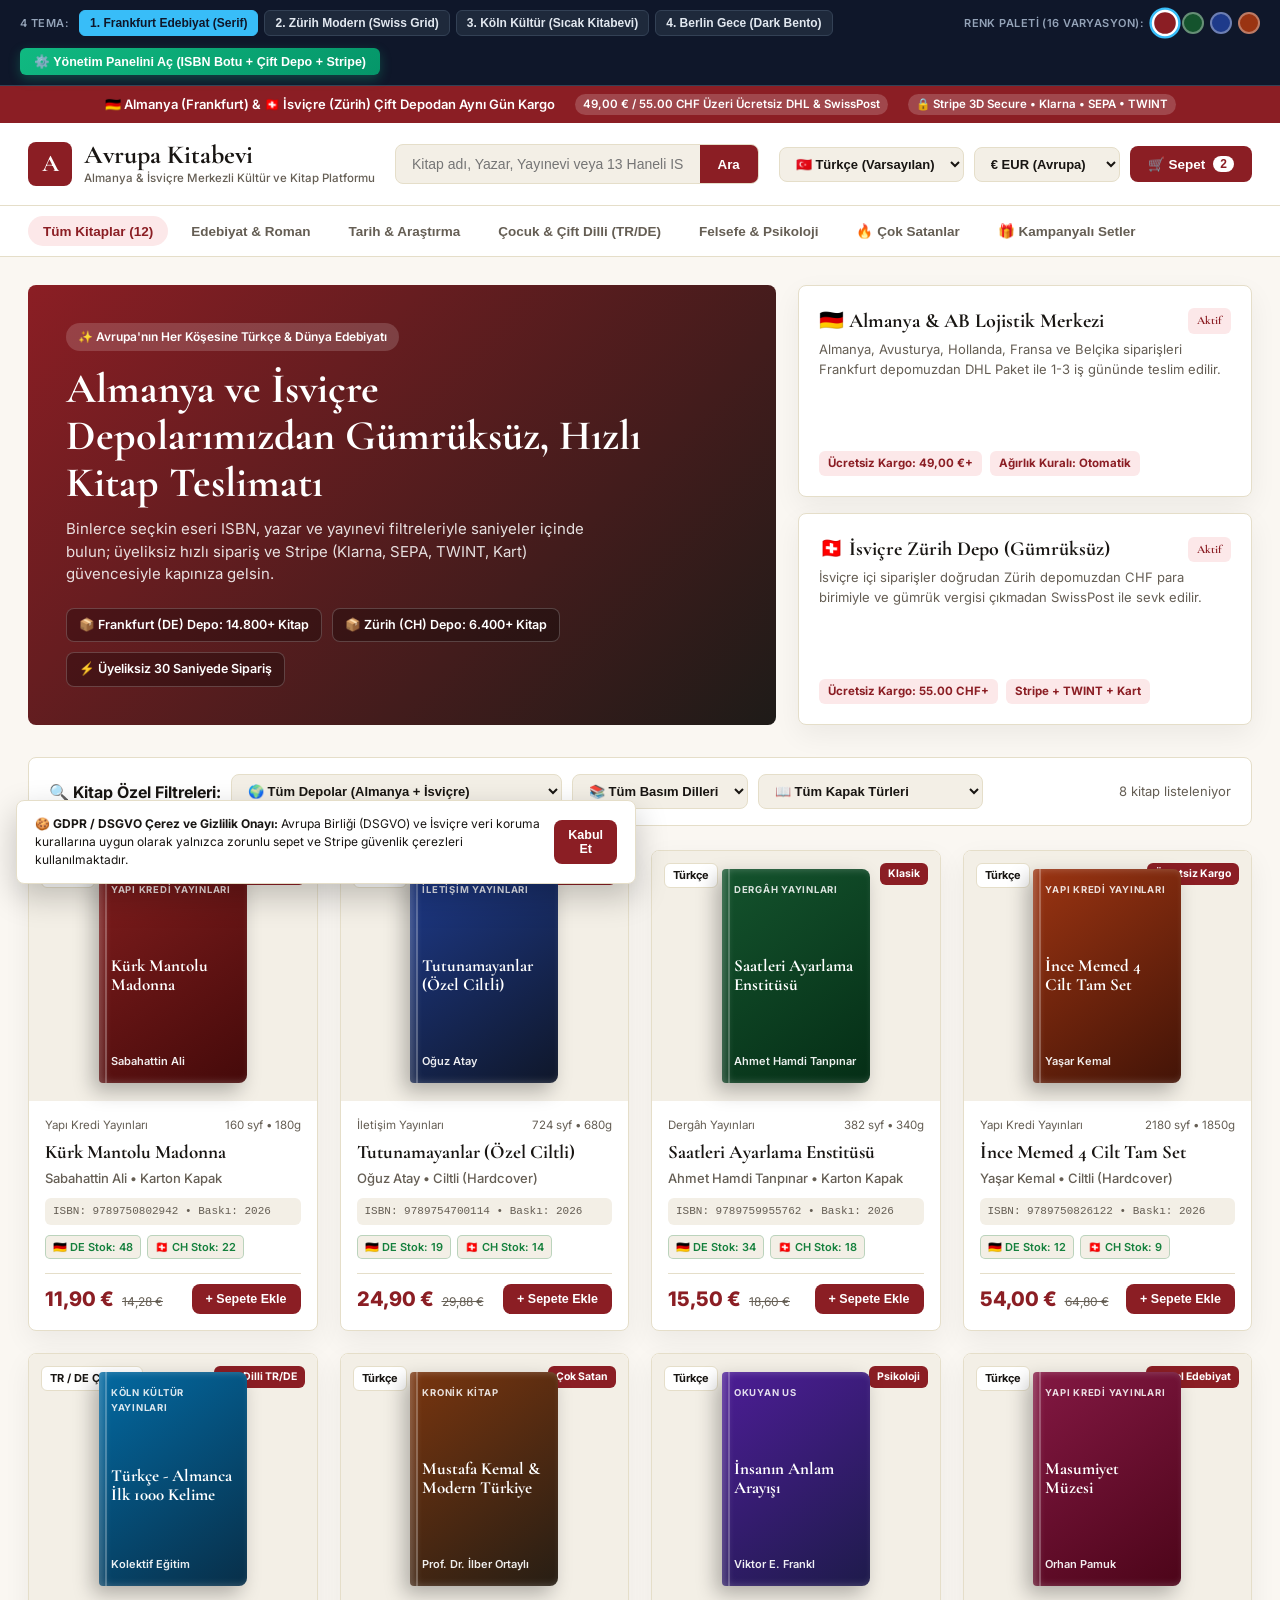
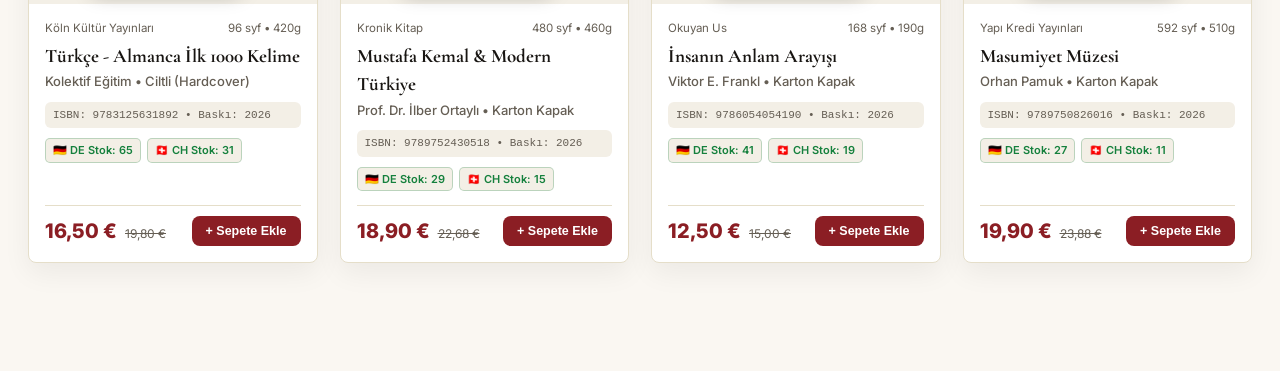
==== avrupa-kitap/index.html @ 719e658f "Add 4-theme 16-palette Avrupa Kitap Storefront + Admin Panel demo" ====
<!DOCTYPE html>
<html lang="tr" data-theme="frankfurt" data-palette="bordo">
<head>
  <meta charset="UTF-8" />
  <meta name="viewport" content="width=device-width, initial-scale=1.0" />
  <title>AvrupaKitap & Kültür — Çok Dilli (TR/DE/EN) & Çift Depolu (DE/CH) Stripe E-Ticaret Sistemi</title>
  <link rel="preconnect" href="https://fonts.googleapis.com">
  <link rel="preconnect" href="https://fonts.gstatic.com" crossorigin>
  <link href="https://fonts.googleapis.com/css2?family=Cormorant+Garamond:ital,wght@0,600;0,700;1,600&family=Inter:wght@400;500;600;700;800&family=Outfit:wght@500;600;700;800&family=Space+Grotesk:wght@500;600;700&display=swap" rel="stylesheet">
  <style>
    :root {
      --bg: #FAF7F2;
      --surface: #FFFFFF;
      --surface-alt: #F3EFE6;
      --text: #181512;
      --text-muted: #655E54;
      --border: #E5DEC9;
      --primary: #8B1E24;
      --primary-hover: #6E151A;
      --accent: #C89B3C;
      --badge-bg: #FCE8E9;
      --badge-text: #8B1E24;
      --radius: 10px;
      --card-shadow: 0 10px 28px rgba(24, 21, 18, 0.06);
      --font-heading: 'Cormorant Garamond', Georgia, serif;
      --font-body: 'Inter', system-ui, sans-serif;
    }

    /* 4 PALETTES */
    html[data-palette="bordo"] {
      --primary: #8B1E24; --primary-hover: #6B1419; --accent: #C89B3C;
      --badge-bg: #FCE8E9; --badge-text: #8B1E24;
    }
    html[data-palette="zumrut"] {
      --primary: #14532D; --primary-hover: #0F3F22; --accent: #D97706;
      --badge-bg: #DCFCE7; --badge-text: #14532D;
    }
    html[data-palette="gece"] {
      --primary: #1E3A8A; --primary-hover: #172554; --accent: #0284C7;
      --badge-bg: #DBEAFE; --badge-text: #1E3A8A;
    }
    html[data-palette="kehribar"] {
      --primary: #9A3412; --primary-hover: #7C2D12; --accent: #EA580C;
      --badge-bg: #FFEDD5; --badge-text: #9A3412;
    }

    /* 4 ARCHITECTURAL THEMES */
    html[data-theme="frankfurt"] {
      --bg: #FAF7F2; --surface: #FFFFFF; --surface-alt: #F3EFE6;
      --text: #181512; --text-muted: #655E54; --border: #E5DEC9;
      --radius: 8px;
      --font-heading: 'Cormorant Garamond', Georgia, serif;
      --font-body: 'Inter', sans-serif;
    }
    html[data-theme="zurih"] {
      --bg: #F8FAFC; --surface: #FFFFFF; --surface-alt: #EEF2F6;
      --text: #0F172A; --text-muted: #475569; --border: #E2E8F0;
      --radius: 4px;
      --card-shadow: 0 4px 14px rgba(15, 23, 42, 0.04);
      --font-heading: 'Space Grotesk', sans-serif;
      --font-body: 'Inter', sans-serif;
    }
    html[data-theme="koln"] {
      --bg: #FDFBF7; --surface: #FFFDF9; --surface-alt: #F5EFE4;
      --text: #271E14; --text-muted: #705E4A; --border: #E8DFD1;
      --radius: 18px;
      --card-shadow: 0 14px 34px rgba(112, 94, 74, 0.08);
      --font-heading: 'Outfit', sans-serif;
      --font-body: 'Inter', sans-serif;
    }
    html[data-theme="berlin"] {
      --bg: #0B0F17; --surface: #151C28; --surface-alt: #1E293B;
      --text: #F8FAFC; --text-muted: #94A3B8; --border: #263349;
      --radius: 14px;
      --card-shadow: 0 14px 36px rgba(0, 0, 0, 0.45);
      --font-heading: 'Space Grotesk', sans-serif;
      --font-body: 'Inter', sans-serif;
    }
    html[data-theme="berlin"][data-palette="bordo"] { --primary: #E11D48; --badge-bg: rgba(225,29,72,0.18); --badge-text: #FDA4AF; }
    html[data-theme="berlin"][data-palette="zumrut"] { --primary: #10B981; --badge-bg: rgba(16,185,129,0.18); --badge-text: #6EE7B7; }
    html[data-theme="berlin"][data-palette="gece"] { --primary: #3B82F6; --badge-bg: rgba(59,130,246,0.18); --badge-text: #93C5FD; }
    html[data-theme="berlin"][data-palette="kehribar"] { --primary: #F59E0B; --badge-bg: rgba(245,158,11,0.18); --badge-text: #FCD34D; }

    * { box-sizing: border-box; margin: 0; padding: 0; }
    body {
      background: var(--bg);
      color: var(--text);
      font-family: var(--font-body);
      line-height: 1.5;
      transition: background 0.25s ease, color 0.25s ease;
      padding-bottom: 80px;
    }

    /* TOP DEMO STUDIO SWITCHER BAR */
    .studio-bar {
      position: sticky;
      top: 0;
      z-index: 100;
      background: #0F172A;
      color: #F8FAFC;
      padding: 10px 20px;
      border-bottom: 1px solid #334155;
      display: flex;
      flex-wrap: wrap;
      align-items: center;
      justify-content: space-between;
      gap: 12px;
      font-size: 12.5px;
    }
    .studio-group {
      display: flex;
      align-items: center;
      gap: 6px;
      flex-wrap: wrap;
    }
    .studio-label {
      color: #94A3B8;
      font-weight: 600;
      text-transform: uppercase;
      letter-spacing: 0.04em;
      font-size: 11px;
      margin-right: 4px;
    }
    .chip-btn {
      background: #1E293B;
      color: #E2E8F0;
      border: 1px solid #334155;
      padding: 5px 10px;
      border-radius: 6px;
      cursor: pointer;
      font-weight: 600;
      font-size: 12px;
      transition: all 0.15s;
    }
    .chip-btn:hover { background: #334155; }
    .chip-btn.active {
      background: #38BDF8;
      color: #0F172A;
      border-color: #38BDF8;
    }
    .swatch-btn {
      width: 22px;
      height: 22px;
      border-radius: 50%;
      border: 2px solid rgba(255,255,255,0.35);
      cursor: pointer;
      transition: transform 0.15s;
    }
    .swatch-btn.active { transform: scale(1.2); border-color: #FFF; box-shadow: 0 0 0 2px #38BDF8; }
    .mode-switch-btn {
      background: linear-gradient(135deg, #10B981, #059669);
      color: #FFF;
      border: none;
      padding: 6px 14px;
      border-radius: 6px;
      font-weight: 700;
      cursor: pointer;
      font-size: 12.5px;
      box-shadow: 0 4px 12px rgba(16,185,129,0.3);
    }

    /* ANNOUNCEMENT SHIPPING RIBBON */
    .shipping-ribbon {
      background: var(--primary);
      color: #FFF;
      text-align: center;
      padding: 8px 16px;
      font-size: 13px;
      font-weight: 600;
      display: flex;
      justify-content: center;
      align-items: center;
      gap: 20px;
      flex-wrap: wrap;
    }
    .shipping-ribbon span.pill {
      background: rgba(255,255,255,0.18);
      padding: 2px 8px;
      border-radius: 99px;
      font-size: 11.5px;
    }

    /* MAIN HEADER */
    .site-header {
      background: var(--surface);
      border-bottom: 1px solid var(--border);
      padding: 18px 28px;
    }
    .header-inner {
      max-width: 1360px;
      margin: 0 auto;
      display: flex;
      align-items: center;
      justify-content: space-between;
      gap: 20px;
      flex-wrap: wrap;
    }
    .brand {
      display: flex;
      align-items: center;
      gap: 12px;
      text-decoration: none;
      color: var(--text);
    }
    .brand-mark {
      width: 44px;
      height: 44px;
      border-radius: var(--radius);
      background: var(--primary);
      color: #FFF;
      display: flex;
      align-items: center;
      justify-content: center;
      font-family: var(--font-heading);
      font-size: 24px;
      font-weight: 700;
    }
    .brand-title {
      font-family: var(--font-heading);
      font-size: 26px;
      font-weight: 700;
      line-height: 1.1;
    }
    .brand-sub {
      font-size: 11.5px;
      color: var(--text-muted);
      font-weight: 500;
    }

    .search-bar {
      flex: 1;
      max-width: 540px;
      display: flex;
      background: var(--surface-alt);
      border: 1px solid var(--border);
      border-radius: var(--radius);
      overflow: hidden;
    }
    .search-bar input {
      flex: 1;
      border: none;
      background: transparent;
      padding: 11px 16px;
      color: var(--text);
      font-size: 14px;
      outline: none;
    }
    .search-bar button {
      background: var(--primary);
      color: #FFF;
      border: none;
      padding: 0 18px;
      font-weight: 600;
      cursor: pointer;
    }

    .header-actions {
      display: flex;
      align-items: center;
      gap: 10px;
    }
    .select-pill {
      background: var(--surface-alt);
      color: var(--text);
      border: 1px solid var(--border);
      padding: 8px 12px;
      border-radius: var(--radius);
      font-weight: 600;
      font-size: 13px;
      cursor: pointer;
    }
    .cart-trigger {
      background: var(--primary);
      color: #FFF;
      border: none;
      padding: 10px 18px;
      border-radius: var(--radius);
      font-weight: 700;
      font-size: 13.5px;
      cursor: pointer;
      display: flex;
      align-items: center;
      gap: 8px;
    }
    .cart-count {
      background: #FFF;
      color: var(--primary);
      padding: 1px 7px;
      border-radius: 99px;
      font-size: 12px;
      font-weight: 800;
    }

    /* CATEGORY NAV */
    .cat-nav {
      background: var(--surface);
      border-bottom: 1px solid var(--border);
      padding: 0 28px;
    }
    .cat-nav-inner {
      max-width: 1360px;
      margin: 0 auto;
      display: flex;
      gap: 8px;
      overflow-x: auto;
      padding: 10px 0;
    }
    .cat-tab {
      background: transparent;
      color: var(--text-muted);
      border: 1px solid transparent;
      padding: 6px 14px;
      border-radius: 99px;
      font-weight: 600;
      font-size: 13.5px;
      cursor: pointer;
      white-space: nowrap;
    }
    .cat-tab.active, .cat-tab:hover {
      background: var(--badge-bg);
      color: var(--badge-text);
    }

    /* CONTAINER */
    .container {
      max-width: 1360px;
      margin: 0 auto;
      padding: 28px;
    }

    /* HERO BANNER */
    .hero-grid {
      display: grid;
      grid-template-columns: 1.65fr 1fr;
      gap: 22px;
      margin-bottom: 32px;
    }
    @media (max-width: 960px) {
      .hero-grid { grid-template-columns: 1fr; }
    }
    .hero-main {
      background: linear-gradient(135deg, var(--primary), #1E1B18);
      color: #FFF;
      border-radius: var(--radius);
      padding: 38px;
      display: flex;
      flex-direction: column;
      justify-content: space-between;
      position: relative;
      overflow: hidden;
      min-height: 290px;
    }
    .hero-tag {
      display: inline-flex;
      align-items: center;
      gap: 6px;
      background: rgba(255,255,255,0.16);
      padding: 5px 12px;
      border-radius: 99px;
      font-size: 12px;
      font-weight: 600;
      width: fit-content;
      margin-bottom: 14px;
    }
    .hero-main h1 {
      font-family: var(--font-heading);
      font-size: clamp(28px, 3.4vw, 42px);
      line-height: 1.12;
      margin-bottom: 12px;
      max-width: 580px;
    }
    .hero-main p {
      color: rgba(255,255,255,0.86);
      font-size: 15px;
      max-width: 520px;
      margin-bottom: 22px;
    }
    .hero-badges {
      display: flex;
      gap: 10px;
      flex-wrap: wrap;
    }
    .hero-badge {
      background: rgba(0,0,0,0.28);
      border: 1px solid rgba(255,255,255,0.2);
      padding: 7px 12px;
      border-radius: 8px;
      font-size: 12.5px;
      font-weight: 600;
    }

    .hero-side {
      display: grid;
      grid-template-rows: 1fr 1fr;
      gap: 16px;
    }
    .warehouse-card {
      background: var(--surface);
      border: 1px solid var(--border);
      border-radius: var(--radius);
      padding: 20px;
      box-shadow: var(--card-shadow);
      display: flex;
      flex-direction: column;
      justify-content: space-between;
    }
    .warehouse-card h3 {
      font-family: var(--font-heading);
      font-size: 20px;
      margin-bottom: 4px;
      display: flex;
      align-items: center;
      justify-content: space-between;
    }
    .warehouse-card p {
      font-size: 13px;
      color: var(--text-muted);
    }
    .wh-meta {
      display: flex;
      gap: 8px;
      margin-top: 10px;
      flex-wrap: wrap;
    }
    .wh-pill {
      font-size: 11.5px;
      font-weight: 700;
      padding: 4px 9px;
      border-radius: 6px;
      background: var(--badge-bg);
      color: var(--badge-text);
    }

    /* FILTER BAR */
    .filter-strip {
      background: var(--surface);
      border: 1px solid var(--border);
      border-radius: var(--radius);
      padding: 16px 20px;
      margin-bottom: 24px;
      display: flex;
      flex-wrap: wrap;
      align-items: center;
      justify-content: space-between;
      gap: 12px;
    }
    .filter-controls {
      display: flex;
      flex-wrap: wrap;
      gap: 10px;
      align-items: center;
    }

    /* BOOK GRID */
    .book-grid {
      display: grid;
      grid-template-columns: repeat(auto-fill, minmax(265px, 1fr));
      gap: 22px;
    }
    html[data-theme="zurih"] .book-grid {
      gap: 14px;
    }
    .book-card {
      background: var(--surface);
      border: 1px solid var(--border);
      border-radius: var(--radius);
      box-shadow: var(--card-shadow);
      overflow: hidden;
      display: flex;
      flex-direction: column;
      transition: transform 0.2s ease, box-shadow 0.2s ease;
    }
    .book-card:hover {
      transform: translateY(-4px);
    }
    .cover-wrap {
      height: 250px;
      background: var(--surface-alt);
      display: flex;
      align-items: center;
      justify-content: center;
      padding: 18px;
      position: relative;
      cursor: pointer;
    }
    .book-cover-art {
      width: 148px;
      height: 214px;
      border-radius: 4px 8px 8px 4px;
      box-shadow: -6px 8px 20px rgba(0,0,0,0.28), inset 4px 0 8px rgba(255,255,255,0.25);
      padding: 14px 12px;
      display: flex;
      flex-direction: column;
      justify-content: space-between;
      color: #FFF;
      position: relative;
      text-align: left;
    }
    .book-cover-art::before {
      content: '';
      position: absolute;
      left: 6px;
      top: 0;
      bottom: 0;
      width: 2px;
      background: rgba(255,255,255,0.25);
    }
    .cover-pub {
      font-size: 9.5px;
      text-transform: uppercase;
      letter-spacing: 0.08em;
      opacity: 0.85;
      font-weight: 700;
    }
    .cover-title {
      font-family: var(--font-heading);
      font-size: 17px;
      font-weight: 700;
      line-height: 1.15;
    }
    .cover-author {
      font-size: 11px;
      font-weight: 600;
      opacity: 0.92;
    }
    .lang-badge {
      position: absolute;
      top: 12px;
      left: 12px;
      background: var(--surface);
      color: var(--text);
      border: 1px solid var(--border);
      font-size: 11px;
      font-weight: 700;
      padding: 3px 8px;
      border-radius: 6px;
    }
    .bestseller-badge {
      position: absolute;
      top: 12px;
      right: 12px;
      background: var(--primary);
      color: #FFF;
      font-size: 10.5px;
      font-weight: 700;
      padding: 3px 8px;
      border-radius: 6px;
    }

    .book-body {
      padding: 16px;
      display: flex;
      flex-direction: column;
      flex: 1;
      justify-content: space-between;
    }
    .book-meta-line {
      font-size: 11.5px;
      color: var(--text-muted);
      margin-bottom: 4px;
      display: flex;
      justify-content: space-between;
    }
    .book-title {
      font-family: var(--font-heading);
      font-size: 19px;
      font-weight: 700;
      margin-bottom: 2px;
      cursor: pointer;
    }
    .book-author {
      font-size: 13px;
      color: var(--text-muted);
      font-weight: 500;
      margin-bottom: 10px;
    }
    .isbn-row {
      font-size: 11px;
      background: var(--surface-alt);
      padding: 5px 8px;
      border-radius: 6px;
      color: var(--text-muted);
      margin-bottom: 10px;
      font-family: monospace;
    }
    .stock-badges {
      display: flex;
      gap: 6px;
      margin-bottom: 14px;
      flex-wrap: wrap;
    }
    .stk-tag {
      font-size: 11px;
      font-weight: 600;
      padding: 3px 7px;
      border-radius: 5px;
      background: var(--surface-alt);
      border: 1px solid var(--border);
    }
    .stk-tag.ok { color: #15803D; border-color: rgba(21,128,61,0.25); }
    html[data-theme="berlin"] .stk-tag.ok { color: #4ADE80; }

    .price-row {
      display: flex;
      align-items: center;
      justify-content: space-between;
      gap: 8px;
      padding-top: 10px;
      border-top: 1px solid var(--border);
    }
    .price-val {
      font-size: 20px;
      font-weight: 800;
      color: var(--primary);
    }
    .price-old {
      font-size: 12px;
      text-decoration: line-through;
      color: var(--text-muted);
      margin-left: 4px;
    }
    .add-btn {
      background: var(--primary);
      color: #FFF;
      border: none;
      padding: 8px 14px;
      border-radius: var(--radius);
      font-weight: 700;
      font-size: 12.5px;
      cursor: pointer;
    }
    .add-btn:hover { background: var(--primary-hover); }

    /* CHECKOUT DRAWER */
    .drawer-backdrop {
      position: fixed;
      inset: 0;
      background: rgba(0,0,0,0.55);
      z-index: 200;
      display: none;
      justify-content: flex-end;
    }
    .drawer-backdrop.open { display: flex; }
    .drawer {
      width: 100%;
      max-width: 480px;
      background: var(--surface);
      color: var(--text);
      height: 100%;
      display: flex;
      flex-direction: column;
      box-shadow: -10px 0 35px rgba(0,0,0,0.3);
    }
    .drawer-header {
      padding: 18px 22px;
      border-bottom: 1px solid var(--border);
      display: flex;
      justify-content: space-between;
      align-items: center;
    }
    .drawer-body {
      padding: 20px 22px;
      overflow-y: auto;
      flex: 1;
    }
    .drawer-footer {
      padding: 18px 22px;
      border-top: 1px solid var(--border);
      background: var(--surface-alt);
    }
    .cart-item {
      display: flex;
      justify-content: space-between;
      align-items: center;
      padding: 10px 0;
      border-bottom: 1px solid var(--border);
      font-size: 13.5px;
    }
    .stripe-box {
      margin-top: 16px;
      background: var(--surface-alt);
      border: 1px solid var(--border);
      border-radius: var(--radius);
      padding: 14px;
    }
    .pay-methods {
      display: grid;
      grid-template-columns: repeat(2, 1fr);
      gap: 8px;
      margin: 10px 0;
    }
    .pay-method {
      border: 1px solid var(--border);
      background: var(--surface);
      padding: 8px 10px;
      border-radius: 6px;
      font-size: 12px;
      font-weight: 700;
      cursor: pointer;
      text-align: center;
    }
    .pay-method.active {
      border-color: var(--primary);
      background: var(--badge-bg);
      color: var(--badge-text);
    }

    /* ADMIN PANEL VIEW */
    #adminView { display: none; }
    .admin-grid {
      display: grid;
      grid-template-columns: 260px 1fr;
      gap: 24px;
    }
    @media (max-width: 900px) {
      .admin-grid { grid-template-columns: 1fr; }
    }
    .admin-nav {
      background: var(--surface);
      border: 1px solid var(--border);
      border-radius: var(--radius);
      padding: 14px;
      height: fit-content;
    }
    .admin-nav button {
      width: 100%;
      text-align: left;
      padding: 11px 14px;
      border: none;
      background: transparent;
      color: var(--text);
      font-weight: 600;
      font-size: 13.5px;
      border-radius: 8px;
      cursor: pointer;
      margin-bottom: 4px;
    }
    .admin-nav button.active {
      background: var(--primary);
      color: #FFF;
    }
    .admin-card {
      background: var(--surface);
      border: 1px solid var(--border);
      border-radius: var(--radius);
      padding: 24px;
      margin-bottom: 20px;
      box-shadow: var(--card-shadow);
    }
    .admin-table {
      width: 100%;
      border-collapse: collapse;
      font-size: 13px;
      margin-top: 12px;
    }
    .admin-table th, .admin-table td {
      padding: 10px 12px;
      border-bottom: 1px solid var(--border);
      text-align: left;
    }
    .form-row {
      display: grid;
      grid-template-columns: repeat(auto-fit, minmax(180px, 1fr));
      gap: 12px;
      margin-top: 12px;
    }
    .form-input {
      width: 100%;
      padding: 9px 12px;
      border: 1px solid var(--border);
      border-radius: 6px;
      background: var(--surface-alt);
      color: var(--text);
      font-size: 13px;
    }
    .cookie-bar {
      position: fixed;
      bottom: 16px;
      left: 16px;
      right: 16px;
      max-width: 620px;
      background: var(--surface);
      border: 1px solid var(--border);
      box-shadow: 0 12px 32px rgba(0,0,0,0.22);
      border-radius: var(--radius);
      padding: 14px 18px;
      z-index: 90;
      display: flex;
      align-items: center;
      justify-content: space-between;
      gap: 14px;
      font-size: 12px;
    }
  </style>
</head>
<body>

  <!-- TOP STUDIO SWITCHER -->
  <div class="studio-bar">
    <div class="studio-group">
      <span class="studio-label">4 Tema:</span>
      <button class="chip-btn active" onclick="setTheme('frankfurt', this)">1. Frankfurt Edebiyat (Serif)</button>
      <button class="chip-btn" onclick="setTheme('zurih', this)">2. Zürih Modern (Swiss Grid)</button>
      <button class="chip-btn" onclick="setTheme('koln', this)">3. Köln Kültür (Sıcak Kitabevi)</button>
      <button class="chip-btn" onclick="setTheme('berlin', this)">4. Berlin Gece (Dark Bento)</button>
    </div>
    <div class="studio-group">
      <span class="studio-label">Renk Paleti (16 Varyasyon):</span>
      <button class="swatch-btn active" style="background:#8B1E24" onclick="setPalette('bordo', this)" title="Klasik Bordo"></button>
      <button class="swatch-btn" style="background:#14532D" onclick="setPalette('zumrut', this)" title="Zümrüt Kütüphane"></button>
      <button class="swatch-btn" style="background:#1E3A8A" onclick="setPalette('gece', this)" title="Gece Mavisi"></button>
      <button class="swatch-btn" style="background:#9A3412" onclick="setPalette('kehribar', this)" title="Kehribar"></button>
    </div>
    <div class="studio-group">
      <button class="mode-switch-btn" id="modeBtn" onclick="toggleAdminMode()">⚙️ Yönetim Panelini Aç (ISBN Botu + Çift Depo + Stripe)</button>
    </div>
  </div>

  <!-- SHIPPING & WAREHOUSE RIBBON -->
  <div class="shipping-ribbon">
    <span id="rib1">🇩🇪 Almanya (Frankfurt) & 🇨🇭 İsviçre (Zürih) Çift Depodan Aynı Gün Kargo</span>
    <span class="pill" id="rib2">49,00 € / 55.00 CHF Üzeri Ücretsiz DHL & SwissPost</span>
    <span class="pill">🔒 Stripe 3D Secure • Klarna • SEPA • TWINT</span>
  </div>

  <!-- SITE HEADER -->
  <header class="site-header">
    <div class="header-inner">
      <a href="#" class="brand" onclick="return false;">
        <div class="brand-mark">A</div>
        <div>
          <div class="brand-title" id="brandTitle">Avrupa Kitabevi</div>
          <div class="brand-sub" id="brandSub">Almanya & İsviçre Merkezli Kültür ve Kitap Platformu</div>
        </div>
      </a>

      <div class="search-bar">
        <input type="text" id="searchInput" placeholder="Kitap adı, Yazar, Yayınevi veya 13 Haneli ISBN ara..." oninput="renderBooks()" />
        <button onclick="renderBooks()" id="searchBtn">Ara</button>
      </div>

      <div class="header-actions">
        <select class="select-pill" id="langSelect" onchange="changeLang(this.value)">
          <option value="tr">🇹🇷 Türkçe (Varsayılan)</option>
          <option value="de">🇩🇪 Deutsch (DE)</option>
          <option value="en">🇬🇧 English (EN)</option>
        </select>

        <select class="select-pill" id="currSelect" onchange="changeCurrency(this.value)">
          <option value="EUR">€ EUR (Avrupa)</option>
          <option value="CHF">Fr. CHF (İsviçre)</option>
        </select>

        <button class="cart-trigger" onclick="openCart()">
          <span>🛒 <span id="cartLabel">Sepet</span></span>
          <span class="cart-count" id="cartCount">2</span>
        </button>
      </div>
    </div>
  </header>

  <!-- CATEGORY NAV -->
  <nav class="cat-nav">
    <div class="cat-nav-inner">
      <button class="cat-tab active" onclick="filterCat('all', this)" data-i18n="catAll">Tüm Kitaplar (12)</button>
      <button class="cat-tab" onclick="filterCat('Edebiyat & Roman', this)">Edebiyat & Roman</button>
      <button class="cat-tab" onclick="filterCat('Tarih & Araştırma', this)">Tarih & Araştırma</button>
      <button class="cat-tab" onclick="filterCat('Çocuk & Çift Dilli (TR/DE)', this)">Çocuk & Çift Dilli (TR/DE)</button>
      <button class="cat-tab" onclick="filterCat('Felsefe & Psikoloji', this)">Felsefe & Psikoloji</button>
      <button class="cat-tab" onclick="filterCat('Çok Satanlar', this)">🔥 Çok Satanlar</button>
      <button class="cat-tab" onclick="filterCat('İndirimli Setler', this)">🎁 Kampanyalı Setler</button>
    </div>
  </nav>

  <!-- STOREFRONT VIEW -->
  <main class="container" id="storeView">
    <section class="hero-grid">
      <div class="hero-main">
        <div>
          <div class="hero-tag">✨ Avrupa'nın Her Köşesine Türkçe & Dünya Edebiyatı</div>
          <h1 id="heroHeading">Almanya ve İsviçre Depolarımızdan Gümrüksüz, Hızlı Kitap Teslimatı</h1>
          <p id="heroDesc">Binlerce seçkin eseri ISBN, yazar ve yayınevi filtreleriyle saniyeler içinde bulun; üyeliksiz hızlı sipariş ve Stripe (Klarna, SEPA, TWINT, Kart) güvencesiyle kapınıza gelsin.</p>
        </div>
        <div class="hero-badges">
          <div class="hero-badge">📦 Frankfurt (DE) Depo: 14.800+ Kitap</div>
          <div class="hero-badge">📦 Zürih (CH) Depo: 6.400+ Kitap</div>
          <div class="hero-badge">⚡ Üyeliksiz 30 Saniyede Sipariş</div>
        </div>
      </div>

      <div class="hero-side">
        <div class="warehouse-card">
          <div>
            <h3><span>🇩🇪 Almanya & AB Lojistik Merkezi</span> <span class="wh-pill">Aktif</span></h3>
            <p>Almanya, Avusturya, Hollanda, Fransa ve Belçika siparişleri Frankfurt depomuzdan DHL Paket ile 1-3 iş gününde teslim edilir.</p>
          </div>
          <div class="wh-meta">
            <span class="wh-pill">Ücretsiz Kargo: 49,00 €+</span>
            <span class="wh-pill">Ağırlık Kuralı: Otomatik</span>
          </div>
        </div>

        <div class="warehouse-card">
          <div>
            <h3><span>🇨🇭 İsviçre Zürih Depo (Gümrüksüz)</span> <span class="wh-pill">Aktif</span></h3>
            <p>İsviçre içi siparişler doğrudan Zürih depomuzdan CHF para birimiyle ve gümrük vergisi çıkmadan SwissPost ile sevk edilir.</p>
          </div>
          <div class="wh-meta">
            <span class="wh-pill">Ücretsiz Kargo: 55.00 CHF+</span>
            <span class="wh-pill">Stripe + TWINT + Kart</span>
          </div>
        </div>
      </div>
    </section>

    <!-- FILTER STRIP -->
    <section class="filter-strip">
      <div class="filter-controls">
        <strong>🔍 Kitap Özel Filtreleri:</strong>
        <select class="select-pill" id="warehouseFilter" onchange="renderBooks()">
          <option value="all">🌍 Tüm Depolar (Almanya + İsviçre)</option>
          <option value="DE">🇩🇪 Sadece Almanya (Frankfurt) Stokta Olanlar</option>
          <option value="CH">🇨🇭 Sadece İsviçre (Zürih) Stokta Olanlar</option>
        </select>

        <select class="select-pill" id="bookLangFilter" onchange="renderBooks()">
          <option value="all">📚 Tüm Basım Dilleri</option>
          <option value="Türkçe">Türkçe Basım</option>
          <option value="TR / DE Çift Dilli">TR / DE Çift Dilli</option>
          <option value="Almanca">Almanca (Deutsch)</option>
        </select>

        <select class="select-pill" id="coverFilter" onchange="renderBooks()">
          <option value="all">📖 Tüm Kapak Türleri</option>
          <option value="Karton Kapak">Karton Kapak (Paperback)</option>
          <option value="Ciltli (Hardcover)">Ciltli Özel Basım (Hardcover)</option>
        </select>
      </div>
      <div style="font-size:13px; color:var(--text-muted);" id="resultCounter">12 kitap listeleniyor</div>
    </section>

    <!-- BOOKS GRID -->
    <section class="book-grid" id="bookGrid"></section>
  </main>

  <!-- ADMIN PANEL VIEW -->
  <section class="container" id="adminView">
    <div style="display:flex; justify-content:space-between; align-items:center; margin-bottom:20px; flex-wrap:wrap; gap:12px;">
      <div>
        <h1 style="font-family:var(--font-heading); font-size:30px;">Avrupa Kitabevi — Kapsamlı Yönetim Paneli</h1>
        <p style="color:var(--text-muted); font-size:14px;">ISBN'den Otomatik Kitap Çekme • Almanya/İsviçre Çift Depo • Ülke/Ağırlık Kargo Motoru • Stripe Webhook & İade (Refund)</p>
      </div>
      <button class="cart-trigger" onclick="toggleAdminMode()">← Mağaza Vitrinine Dön</button>
    </div>

    <div class="admin-grid">
      <aside class="admin-nav">
        <button class="active">1. 📚 ISBN Botu & Ürün Yönetimi</button>
        <button onclick="document.getElementById('whSection').scrollIntoView({behavior:'smooth'})">2. 🏭 Almanya & İsviçre Çift Depo</button>
        <button onclick="document.getElementById('shipSection').scrollIntoView({behavior:'smooth'})">3. 🚚 Ülke & Ağırlık Kargo Kuralları</button>
        <button onclick="document.getElementById('stripeSection').scrollIntoView({behavior:'smooth'})">4. 💳 Stripe Webhook & Refund (İade)</button>
      </aside>

      <div>
        <!-- MODULE 1: ISBN AUTO FETCH -->
        <div class="admin-card">
          <h3>🤖 Akıllı ISBN-13 Künye & Kapak Otomatik Çekme Modülü</h3>
          <p style="font-size:13px; color:var(--text-muted); margin-top:4px;">13 haneli ISBN numarasını girin; kitabın adı, yazarı, yayınevi, sayfa sayısı, baskı yılı ve ağırlığı otomatik dolsun.</p>
          <div style="display:flex; gap:10px; margin-top:12px; flex-wrap:wrap;">
            <input type="text" id="isbnFetchInput" class="form-input" style="max-width:280px;" value="9789750802942" placeholder="Örn: 9789750802942" />
            <button class="add-btn" onclick="simulateIsbnFetch()">⚡ ISBN'den Bilgileri Otomatik Çek</button>
            <button class="chip-btn" onclick="alert('Excel / XML (.xlsx, .csv, .xml) toplu kitap ve stok aktarım sihirbazı hazır!')">📥 Excel / XML Toplu Kitap Yükle</button>
          </div>
          <div class="form-row" id="isbnForm">
            <input class="form-input" id="fTitle" placeholder="Kitap Adı" value="Kürk Mantolu Madonna" />
            <input class="form-input" id="fAuthor" placeholder="Yazar" value="Sabahattin Ali" />
            <input class="form-input" id="fPub" placeholder="Yayınevi" value="Yapı Kredi Yayınları" />
            <input class="form-input" id="fPages" placeholder="Sayfa Sayısı" value="160 Sayfa • 180 gr" />
            <input class="form-input" id="fPriceEur" placeholder="Fiyat (EUR)" value="11.90" />
            <input class="form-input" id="fPriceChf" placeholder="Fiyat (CHF)" value="12.90" />
          </div>
        </div>

        <!-- MODULE 2: DUAL WAREHOUSE -->
        <div class="admin-card" id="whSection">
          <h3>🏭 Almanya (Frankfurt DE) & İsviçre (Zürih CH) Çift Depo Stok Yönetimi</h3>
          <table class="admin-table">
            <thead>
              <tr>
                <th>ISBN-13</th>
                <th>Kitap Adı</th>
                <th>🇩🇪 Almanya Depo</th>
                <th>🇨🇭 İsviçre Depo</th>
                <th>Fiyat (EUR / CHF)</th>
                <th>Durum</th>
              </tr>
            </thead>
            <tbody>
              <tr>
                <td><code>9789750802942</code></td>
                <td><strong>Kürk Mantolu Madonna</strong> — Sabahattin Ali</td>
                <td><input type="number" value="48" class="form-input" style="width:76px" /></td>
                <td><input type="number" value="22" class="form-input" style="width:76px" /></td>
                <td>11,90 € / 12.90 CHF</td>
                <td><span class="wh-pill">Her İki Depoda Aktif</span></td>
              </tr>
              <tr>
                <td><code>9789754700114</code></td>
                <td><strong>Tutunamayanlar (Ciltli Özel Basım)</strong> — Oğuz Atay</td>
                <td><input type="number" value="19" class="form-input" style="width:76px" /></td>
                <td><input type="number" value="14" class="form-input" style="width:76px" /></td>
                <td>24,90 € / 26.90 CHF</td>
                <td><span class="wh-pill">Her İki Depoda Aktif</span></td>
              </tr>
              <tr>
                <td><code>9783125631892</code></td>
                <td><strong>Türkçe-Almanca Resimli Çocuk Sözlüğü</strong></td>
                <td><input type="number" value="65" class="form-input" style="width:76px" /></td>
                <td><input type="number" value="31" class="form-input" style="width:76px" /></td>
                <td>16,50 € / 17.90 CHF</td>
                <td><span class="wh-pill">Her İki Depoda Aktif</span></td>
              </tr>
            </tbody>
          </table>
        </div>

        <!-- MODULE 3: SHIPPING RULES -->
        <div class="admin-card" id="shipSection">
          <h3>🚚 Ülke, Ağırlık & Ücretsiz Kargo Eşiğine Göre Kargo Kural Motoru</h3>
          <table class="admin-table">
            <thead>
              <tr>
                <th>Bölge / Ülke</th>
                <th>Çıkış Deposu</th>
                <th>Taşıyıcı</th>
                <th>0 - 2 kg Ücreti</th>
                <th>2 - 5 kg Ücreti</th>
                <th>Ücretsiz Kargo Eşiği</th>
              </tr>
            </thead>
            <tbody>
              <tr>
                <td>🇩🇪 Almanya İçi</td>
                <td>Frankfurt (DE)</td>
                <td>DHL Paket</td>
                <td>4,90 €</td>
                <td>6,50 €</td>
                <td><strong>49,00 € ve üzeri</strong></td>
              </tr>
              <tr>
                <td>🇨🇭 İsviçre İçi (Gümrüksüz)</td>
                <td>Zürih (CH)</td>
                <td>SwissPost Priority</td>
                <td>6.90 CHF</td>
                <td>8.90 CHF</td>
                <td><strong>55.00 CHF ve üzeri</strong></td>
              </tr>
              <tr>
                <td>🇦🇹 🇳🇱 🇫🇷 🇧🇪 AB Bölgesi 1</td>
                <td>Frankfurt (DE)</td>
                <td>DHL / DPD Euro</td>
                <td>7,90 €</td>
                <td>10,90 €</td>
                <td><strong>69,00 € ve üzeri</strong></td>
              </tr>
            </tbody>
          </table>
        </div>

        <!-- MODULE 4: STRIPE WEBHOOK & REFUND -->
        <div class="admin-card" id="stripeSection">
          <h3>💳 Stripe Webhook Doğrulama & Tek Tıkla İade (Refund) Yönetimi</h3>
          <table class="admin-table">
            <thead>
              <tr>
                <th>Sipariş No</th>
                <th>Müşteri & Ülke</th>
                <th>Çıkış Deposu</th>
                <th>Stripe Event</th>
                <th>Tutar</th>
                <th>İşlem (Refund / Fatura)</th>
              </tr>
            </thead>
            <tbody>
              <tr>
                <td><code>#AVK-8492</code></td>
                <td>Selin Kaya (🇩🇪 Berlin, DE — Üyeliksiz)</td>
                <td>Frankfurt DE</td>
                <td><code>payment_intent.succeeded</code></td>
                <td><strong>54,60 €</strong> (Klarna)</td>
                <td><button class="chip-btn" onclick="alert('Stripe Refund API tetiklendi: #AVK-8492 için kısmi/tam iade penceresi açıldı.')">↩ Stripe İade (Refund)</button></td>
              </tr>
              <tr>
                <td><code>#AVK-8491</code></td>
                <td>Murat Demir (🇨🇭 Basel, CH — Üye)</td>
                <td>Zürih CH</td>
                <td><code>payment_intent.succeeded</code></td>
                <td><strong>62.40 CHF</strong> (TWINT / Kart)</td>
                <td><button class="chip-btn" onclick="alert('Stripe Refund API tetiklendi: #AVK-8491 için kısmi/tam iade penceresi açıldı.')">↩ Stripe İade (Refund)</button></td>
              </tr>
            </tbody>
          </table>
        </div>
      </div>
    </div>
  </section>

  <!-- CART & STRIPE CHECKOUT DRAWER -->
  <div class="drawer-backdrop" id="cartBackdrop" onclick="if(event.target===this)closeCart()">
    <div class="drawer">
      <div class="drawer-header">
        <h3>🛒 Sipariş & Stripe Hızlı Ödeme</h3>
        <button class="chip-btn" onclick="closeCart()">✕ Kapat</button>
      </div>
      <div class="drawer-body">
        <div id="cartItemsList"></div>

        <div style="margin-top:14px;">
          <label style="font-size:12.5px; font-weight:700;">🌍 Teslimat Ülkesi (Otomatik Depo & Kargo Kuralı):</label>
          <select class="form-input" style="margin-top:6px;" id="shipCountry" onchange="updateCartTotals()">
            <option value="DE">🇩🇪 Almanya (Frankfurt Depodan — DHL 4,90 € / 49 €+ Ücretsiz)</option>
            <option value="CH">🇨🇭 İsviçre (Zürih Depodan Gümrüksüz — SwissPost 6.90 CHF / 55 CHF+ Ücretsiz)</option>
            <option value="EU">🇦🇹 🇳🇱 🇫🇷 🇧🇪 Avusturya / Hollanda / Fransa / Belçika (DHL Euro 7,90 €)</option>
          </select>
        </div>

        <div style="margin-top:12px; display:flex; gap:8px;">
          <input type="text" id="couponInput" class="form-input" placeholder="İndirim / Hediye Kartı Kodu (Örn: AVRUPA10)" />
          <button class="add-btn" onclick="applyCoupon()">Uygula</button>
        </div>

        <div class="stripe-box">
          <div style="display:flex; justify-content:space-between; align-items:center;">
            <strong>⚡ Üyeliksiz Hızlı Sipariş veya Giriş</strong>
            <span style="font-size:11px; color:var(--primary); font-weight:700;">Stripe Verified</span>
          </div>
          <input class="form-input" style="margin-top:8px;" placeholder="Ad Soyad" value="Örnek Müşteri" />
          <input class="form-input" style="margin-top:8px;" placeholder="E-Posta (Sipariş & Kargo Takip Linki İçin)" value="musteri@ornek.de" />
          <input class="form-input" style="margin-top:8px;" placeholder="Teslimat Adresi (Sokak, Posta Kodu, Şehir)" value="Hauptstraße 42, 60311 Frankfurt am Main" />

          <div style="margin-top:12px; font-size:12px; font-weight:700;">Stripe Ödeme Yöntemi Seçin:</div>
          <div class="pay-methods">
            <div class="pay-method active" onclick="selectPay(this)">💳 Kredi / Banka Kartı</div>
            <div class="pay-method" onclick="selectPay(this)">🌸 Klarna (Taksit / Sonra Öde)</div>
            <div class="pay-method" onclick="selectPay(this)">🏦 SEPA Direct Debit</div>
            <div class="pay-method" onclick="selectPay(this)">🇨🇭 TWINT / Apple Pay</div>
          </div>
        </div>
      </div>

      <div class="drawer-footer">
        <div style="display:flex; justify-content:space-between; font-size:13px; margin-bottom:4px;">
          <span>Toplam Paket Ağırlığı & Çıkış Deposu:</span>
          <strong id="weightSummary">640 gr • Frankfurt (DE)</strong>
        </div>
        <div style="display:flex; justify-content:space-between; font-size:13px; margin-bottom:4px;">
          <span>Kargo Ücreti:</span>
          <strong id="shippingCostText">4,90 €</strong>
        </div>
        <div style="display:flex; justify-content:space-between; font-size:18px; font-weight:800; margin:10px 0;">
          <span>Genel Toplam:</span>
          <span style="color:var(--primary)" id="grandTotalText">38,70 €</span>
        </div>
        <button class="cart-trigger" style="width:100%; justify-content:center; padding:13px;" onclick="completeDemoOrder()">
          🔒 Stripe ile Güvenli Öde ve Siparişi Tamamla
        </button>
      </div>
    </div>
  </div>

  <!-- GDPR COOKIE BANNER -->
  <div class="cookie-bar" id="cookieBar">
    <div>
      <strong>🍪 GDPR / DSGVO Çerez ve Gizlilik Onayı:</strong> Avrupa Birliği (DSGVO) ve İsviçre veri koruma kurallarına uygun olarak yalnızca zorunlu sepet ve Stripe güvenlik çerezleri kullanılmaktadır.
    </div>
    <button class="add-btn" onclick="document.getElementById('cookieBar').style.display='none'">Kabul Et</button>
  </div>

  <script>
    const BOOKS = [
      { id: 1, title: "Kürk Mantolu Madonna", author: "Sabahattin Ali", pub: "Yapı Kredi Yayınları", isbn: "9789750802942", cat: "Edebiyat & Roman", lang: "Türkçe", cover: "Karton Kapak", pages: 160, year: 2026, weight: 180, eur: 11.90, chf: 12.90, deStock: 48, chStock: 22, badge: "Çok Satan", color: "linear-gradient(145deg,#7F1D1D,#450A0A)" },
      { id: 2, title: "Tutunamayanlar (Özel Ciltli)", author: "Oğuz Atay", pub: "İletişim Yayınları", isbn: "9789754700114", cat: "Edebiyat & Roman", lang: "Türkçe", cover: "Ciltli (Hardcover)", pages: 724, year: 2026, weight: 680, eur: 24.90, chf: 26.90, deStock: 19, chStock: 14, badge: "Özel Basım", color: "linear-gradient(145deg,#1E3A8A,#0F172A)" },
      { id: 3, title: "Saatleri Ayarlama Enstitüsü", author: "Ahmet Hamdi Tanpınar", pub: "Dergâh Yayınları", isbn: "9789759955762", cat: "Edebiyat & Roman", lang: "Türkçe", cover: "Karton Kapak", pages: 382, year: 2026, weight: 340, eur: 15.50, chf: 16.90, deStock: 34, chStock: 18, badge: "Klasik", color: "linear-gradient(145deg,#14532D,#052E16)" },
      { id: 4, title: "İnce Memed 4 Cilt Tam Set", author: "Yaşar Kemal", pub: "Yapı Kredi Yayınları", isbn: "9789750826122", cat: "İndirimli Setler", lang: "Türkçe", cover: "Ciltli (Hardcover)", pages: 2180, year: 2026, weight: 1850, eur: 54.00, chf: 58.00, deStock: 12, chStock: 9, badge: "Ücretsiz Kargo", color: "linear-gradient(145deg,#9A3412,#431407)" },
      { id: 5, title: "Türkçe - Almanca İlk 1000 Kelime", author: "Kolektif Eğitim", pub: "Köln Kültür Yayınları", isbn: "9783125631892", cat: "Çocuk & Çift Dilli (TR/DE)", lang: "TR / DE Çift Dilli", cover: "Ciltli (Hardcover)", pages: 96, year: 2026, weight: 420, eur: 16.50, chf: 17.90, deStock: 65, chStock: 31, badge: "Çift Dilli TR/DE", color: "linear-gradient(145deg,#0369A1,#082F49)" },
      { id: 6, title: "Mustafa Kemal & Modern Türkiye", author: "Prof. Dr. İlber Ortaylı", pub: "Kronik Kitap", isbn: "9789752430518", cat: "Tarih & Araştırma", lang: "Türkçe", cover: "Karton Kapak", pages: 480, year: 2026, weight: 460, eur: 18.90, chf: 20.50, deStock: 29, chStock: 15, badge: "Çok Satan", color: "linear-gradient(145deg,#78350F,#271E14)" },
      { id: 7, title: "İnsanın Anlam Arayışı", author: "Viktor E. Frankl", pub: "Okuyan Us", isbn: "9786054054190", cat: "Felsefe & Psikoloji", lang: "Türkçe", cover: "Karton Kapak", pages: 168, year: 2026, weight: 190, eur: 12.50, chf: 13.80, deStock: 41, chStock: 19, badge: "Psikoloji", color: "linear-gradient(145deg,#4C1D95,#1E1B4B)" },
      { id: 8, title: "Masumiyet Müzesi", author: "Orhan Pamuk", pub: "Yapı Kredi Yayınları", isbn: "9789750826016", cat: "Çok Satanlar", lang: "Türkçe", cover: "Karton Kapak", pages: 592, year: 2026, weight: 510, eur: 19.90, chf: 21.50, deStock: 27, chStock: 11, badge: "Nobel Edebiyat", color: "linear-gradient(145deg,#831843,#4C0519)" }
    ];

    let currentCurr = 'EUR';
    let currentCat = 'all';
    let discountRate = 0;
    let cart = [
      { bookId: 1, qty: 1 },
      { bookId: 2, qty: 1 }
    ];

    function formatMoney(eur, chf) {
      return currentCurr === 'EUR'
        ? eur.toFixed(2).replace('.', ',') + ' €'
        : chf.toFixed(2) + ' CHF';
    }

    function setTheme(theme, btn) {
      document.documentElement.setAttribute('data-theme', theme);
      btn.parentElement.querySelectorAll('.chip-btn').forEach(b => b.classList.remove('active'));
      btn.classList.add('active');
    }

    function setPalette(pal, btn) {
      document.documentElement.setAttribute('data-palette', pal);
      btn.parentElement.querySelectorAll('.swatch-btn').forEach(b => b.classList.remove('active'));
      btn.classList.add('active');
    }

    function changeCurrency(curr) {
      currentCurr = curr;
      if (curr === 'CHF') {
        document.getElementById('shipCountry').value = 'CH';
      } else {
        document.getElementById('shipCountry').value = 'DE';
      }
      renderBooks();
      updateCartTotals();
    }

    function changeLang(lang) {
      const dict = {
        tr: {
          title: "Almanya ve İsviçre Depolarımızdan Gümrüksüz, Hızlı Kitap Teslimatı",
          desc: "Binlerce seçkin eseri ISBN, yazar ve yayınevi filtreleriyle saniyeler içinde bulun; üyeliksiz hızlı sipariş ve Stripe (Klarna, SEPA, TWINT, Kart) güvencesiyle kapınıza gelsin.",
          placeholder: "Kitap adı, Yazar, Yayınevi veya 13 Haneli ISBN ara...",
          cart: "Sepet"
        },
        de: {
          title: "Schnelle & Zollfreie Buchlieferung aus unseren Lagern in Frankfurt (DE) & Zürich (CH)",
          desc: "Finden Sie tausende Bücher per ISBN, Autor oder Verlag; bestellen Sie ohne Registrierung sicher mit Stripe (Klarna, SEPA, TWINT, Karte).",
          placeholder: "Buchtitel, Autor, Verlag oder 13-stellige ISBN suchen...",
          cart: "Warenkorb"
        },
        en: {
          title: "Fast & Duty-Free Book Delivery from Our Frankfurt (DE) & Zurich (CH) Warehouses",
          desc: "Search thousands of titles by ISBN, author, or publisher; order with guest checkout and Stripe (Klarna, SEPA, TWINT, Card).",
          placeholder: "Search by Book Title, Author, Publisher or 13-digit ISBN...",
          cart: "Cart"
        }
      }[lang];
      document.getElementById('heroHeading').innerText = dict.title;
      document.getElementById('heroDesc').innerText = dict.desc;
      document.getElementById('searchInput').placeholder = dict.placeholder;
      document.getElementById('cartLabel').innerText = dict.cart;
    }

    function filterCat(cat, btn) {
      currentCat = cat;
      document.querySelectorAll('.cat-tab').forEach(b => b.classList.remove('active'));
      btn.classList.add('active');
      renderBooks();
    }

    function renderBooks() {
      const q = (document.getElementById('searchInput').value || '').toLowerCase().trim();
      const wh = document.getElementById('warehouseFilter').value;
      const bLang = document.getElementById('bookLangFilter').value;
      const cov = document.getElementById('coverFilter').value;

      const filtered = BOOKS.filter(b => {
        if (currentCat !== 'all' && b.cat !== currentCat && !(currentCat === 'Çok Satanlar' && b.badge === 'Çok Satan')) return false;
        if (wh === 'DE' && b.deStock <= 0) return false;
        if (wh === 'CH' && b.chStock <= 0) return false;
        if (bLang !== 'all' && b.lang !== bLang) return false;
        if (cov !== 'all' && b.cover !== cov) return false;
        if (q && !(b.title.toLowerCase().includes(q) || b.author.toLowerCase().includes(q) || b.pub.toLowerCase().includes(q) || b.isbn.includes(q))) return false;
        return true;
      });

      document.getElementById('resultCounter').innerText = filtered.length + ' kitap listeleniyor';
      const grid = document.getElementById('bookGrid');
      grid.innerHTML = filtered.map(b => `
        <article class="book-card">
          <div class="cover-wrap">
            <span class="lang-badge">${b.lang}</span>
            <span class="bestseller-badge">${b.badge}</span>
            <div class="book-cover-art" style="background:${b.color}">
              <div class="cover-pub">${b.pub}</div>
              <div class="cover-title">${b.title}</div>
              <div class="cover-author">${b.author}</div>
            </div>
          </div>
          <div class="book-body">
            <div>
              <div class="book-meta-line">
                <span>${b.pub}</span>
                <span>${b.pages} syf • ${b.weight}g</span>
              </div>
              <div class="book-title">${b.title}</div>
              <div class="book-author">${b.author} • ${b.cover}</div>
              <div class="isbn-row">ISBN: ${b.isbn} • Baskı: ${b.year}</div>
              <div class="stock-badges">
                <span class="stk-tag ok">🇩🇪 DE Stok: ${b.deStock}</span>
                <span class="stk-tag ok">🇨🇭 CH Stok: ${b.chStock}</span>
              </div>
            </div>
            <div class="price-row">
              <div>
                <span class="price-val">${formatMoney(b.eur, b.chf)}</span>
                <span class="price-old">${formatMoney(b.eur * 1.2, b.chf * 1.2)}</span>
              </div>
              <button class="add-btn" onclick="addToCart(${b.id})">+ Sepete Ekle</button>
            </div>
          </div>
        </article>
      `).join('');
    }

    function addToCart(bookId) {
      const existing = cart.find(i => i.bookId === bookId);
      if (existing) existing.qty++;
      else cart.push({ bookId, qty: 1 });
      updateCartTotals();
      openCart();
    }

    function updateCartTotals() {
      const count = cart.reduce((s, i) => s + i.qty, 0);
      document.getElementById('cartCount').innerText = count;

      const listEl = document.getElementById('cartItemsList');
      let subEur = 0, subChf = 0, totalWeight = 0;

      listEl.innerHTML = cart.map(item => {
        const b = BOOKS.find(x => x.id === item.bookId);
        subEur += b.eur * item.qty;
        subChf += b.chf * item.qty;
        totalWeight += b.weight * item.qty;
        return `
          <div class="cart-item">
            <div>
              <strong>${b.title}</strong>
              <div style="font-size:11.5px; color:var(--text-muted)">ISBN: ${b.isbn} • ${item.qty} Adet (${b.weight * item.qty}g)</div>
            </div>
            <div style="display:flex; align-items:center; gap:8px;">
              <strong>${formatMoney(b.eur * item.qty, b.chf * item.qty)}</strong>
            </div>
          </div>
        `;
      }).join('');

      const country = document.getElementById('shipCountry').value;
      const whName = country === 'CH' ? 'Zürih (CH) Depo' : 'Frankfurt (DE) Depo';
      document.getElementById('weightSummary').innerText = totalWeight + ' gr • ' + whName;

      let shipEur = country === 'EU' ? 7.90 : 4.90;
      let shipChf = 6.90;
      if (country === 'DE' && subEur >= 49) shipEur = 0;
      if (country === 'CH' && subChf >= 55) shipChf = 0;
      if (country === 'EU' && subEur >= 69) shipEur = 0;

      document.getElementById('shippingCostText').innerText = (shipEur === 0 || (currentCurr === 'CHF' && shipChf === 0))
        ? 'ÜCRETSİZ KARGO'
        : formatMoney(shipEur, shipChf);

      const finalEur = (subEur * (1 - discountRate)) + shipEur;
      const finalChf = (subChf * (1 - discountRate)) + shipChf;
      document.getElementById('grandTotalText').innerText = formatMoney(finalEur, finalChf);
    }

    function applyCoupon() {
      const code = (document.getElementById('couponInput').value || '').trim().toUpperCase();
      if (code === 'AVRUPA10') {
        discountRate = 0.10;
        alert('AVRUPA10 kuponu uygulandı: Sepette %10 indirim aktif!');
        updateCartTotals();
      } else {
        alert('Demo kupon kodu olarak AVRUPA10 yazabilirsiniz.');
      }
    }

    function selectPay(el) {
      el.parentElement.querySelectorAll('.pay-method').forEach(m => m.classList.remove('active'));
      el.classList.add('active');
    }

    function openCart() {
      updateCartTotals();
      document.getElementById('cartBackdrop').classList.add('open');
    }
    function closeCart() {
      document.getElementById('cartBackdrop').classList.remove('open');
    }

    function completeDemoOrder() {
      alert('✅ Stripe Checkout & Webhook Simülasyonu Başarılı!\n\nSiparişiniz seçilen ülke deposuna (Frankfurt DE / Zürih CH) otomatik yönlendirildi ve DHL / SwissPost barkodu oluşturuldu.');
      closeCart();
    }

    function toggleAdminMode() {
      const store = document.getElementById('storeView');
      const admin = document.getElementById('adminView');
      const btn = document.getElementById('modeBtn');
      if (admin.style.display === 'block') {
        admin.style.display = 'none';
        store.style.display = 'block';
        btn.innerText = '⚙️ Yönetim Panelini Aç (ISBN Botu + Çift Depo + Stripe)';
      } else {
        store.style.display = 'none';
        admin.style.display = 'block';
        btn.innerText = '🛍️ Mağaza Vitrinine Dön';
      }
    }

    function simulateIsbnFetch() {
      document.getElementById('fTitle').value = 'Masumiyet Müzesi (Özel Basım)';
      document.getElementById('fAuthor').value = 'Orhan Pamuk';
      document.getElementById('fPub').value = 'Yapı Kredi Yayınları';
      document.getElementById('fPages').value = '592 Sayfa • 510 gr';
      document.getElementById('fPriceEur').value = '19.90';
      document.getElementById('fPriceChf').value = '21.50';
      alert('🤖 ISBN-13 (9789750826016) künye verileri, sayfa/ağırlık bilgisi ve yüksek çözünürlüklü kapak görseli otomatik çekildi!');
    }

    renderBooks();
    updateCartTotals();
  </script>
</body>
</html>
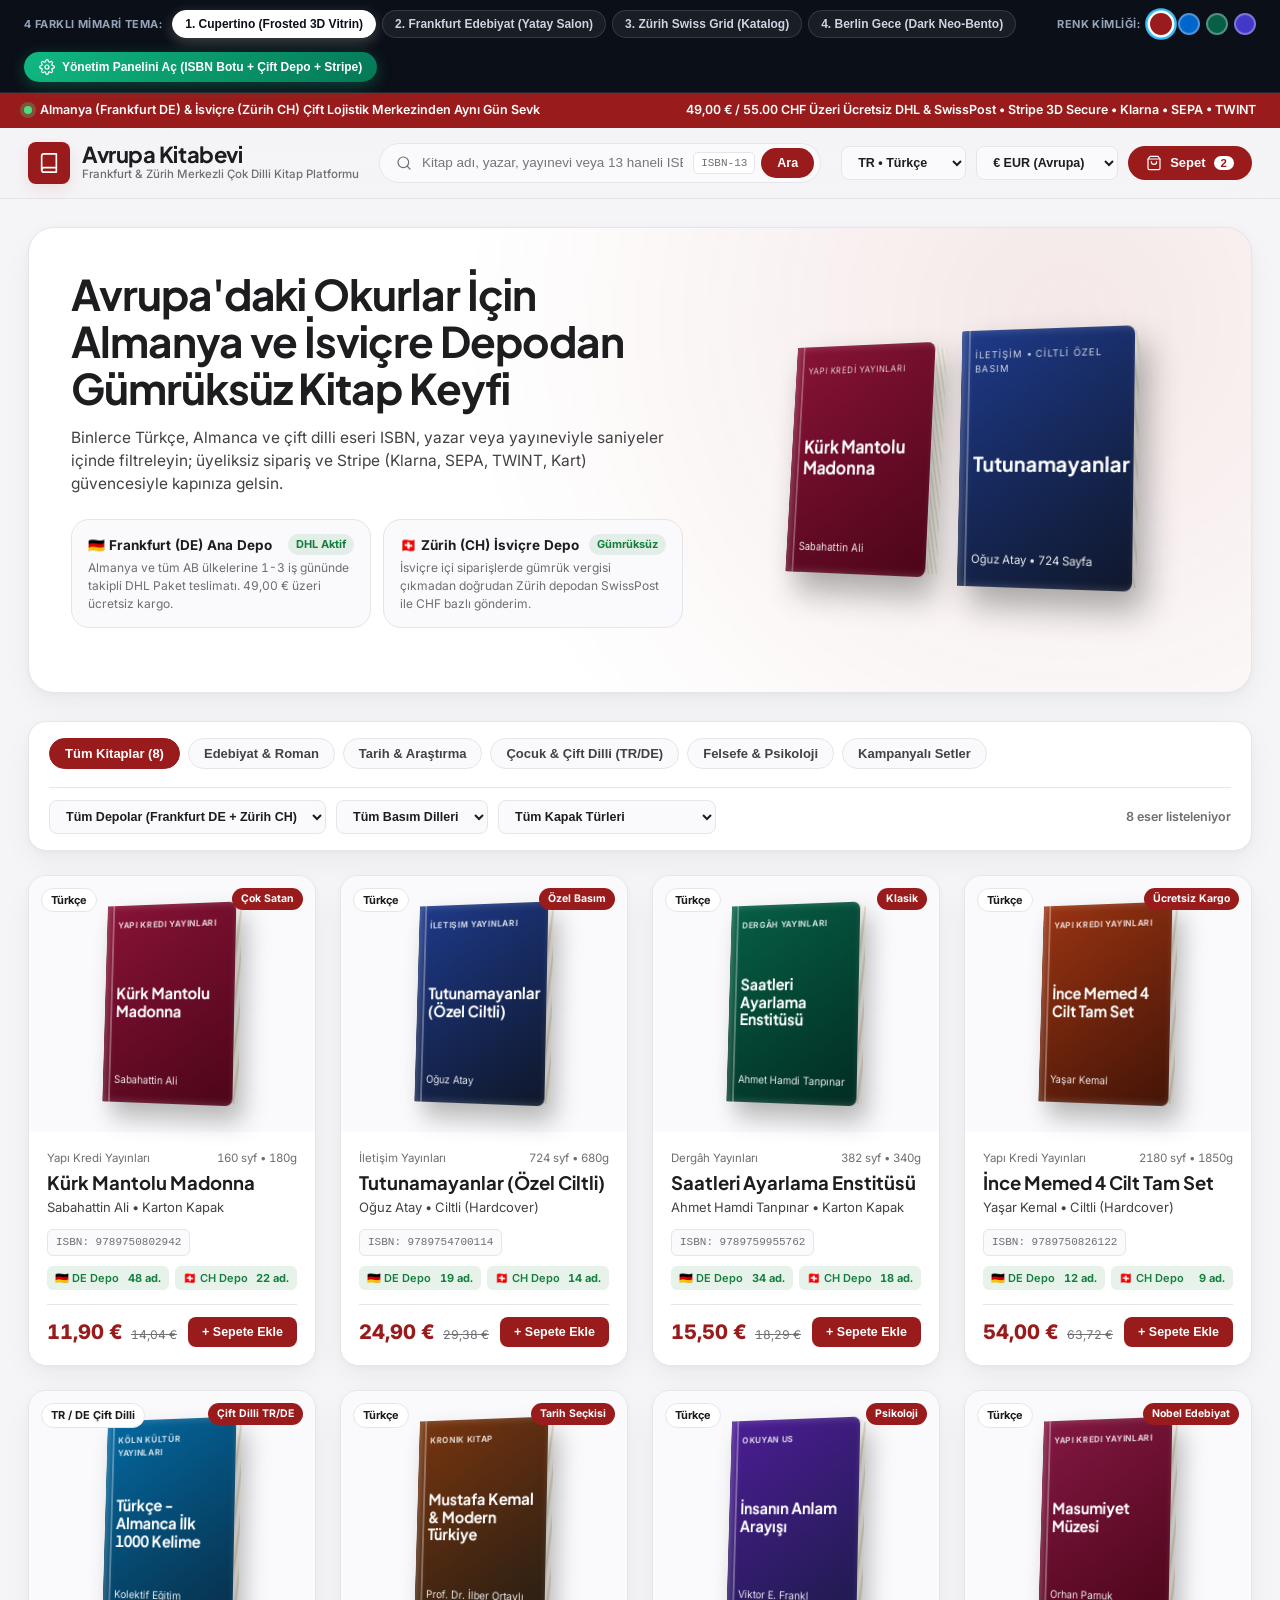
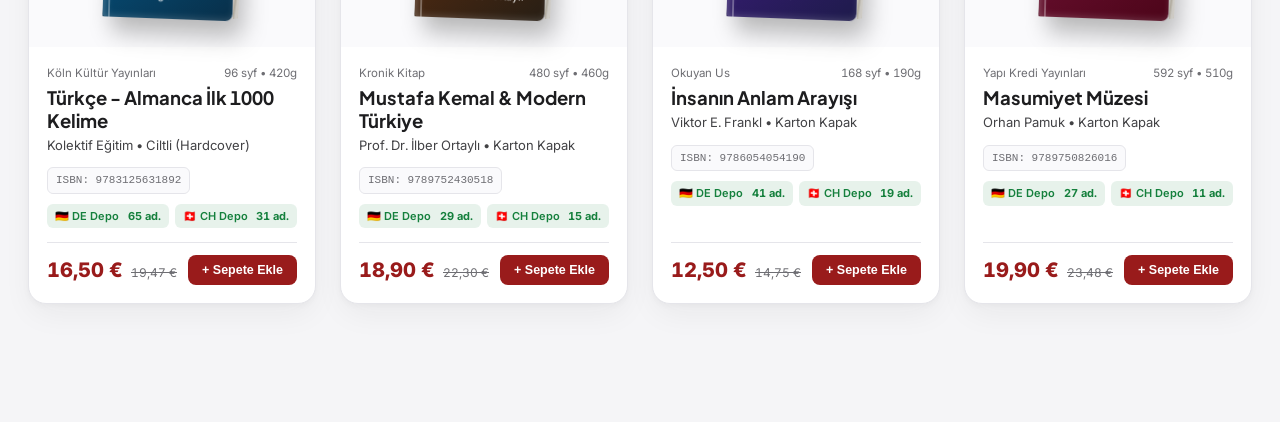
==== commit 599d144a: "Upgrade Avrupa Kitap demo to v2.0 with Impeccable + Awesome-Design + HyperFrames 3D books" ====
--- a/avrupa-kitap/index.html
+++ b/avrupa-kitap/index.html
@@ -1,193 +1,303 @@
 <!DOCTYPE html>
-<html lang="tr" data-theme="frankfurt" data-palette="bordo">
+<html lang="tr" data-theme="apple" data-palette="crimson">
 <head>
   <meta charset="UTF-8" />
   <meta name="viewport" content="width=device-width, initial-scale=1.0" />
-  <title>AvrupaKitap & Kültür — Çok Dilli (TR/DE/EN) & Çift Depolu (DE/CH) Stripe E-Ticaret Sistemi</title>
+  <title>AvrupaKitap — 4 Mimari Tema & 3D Kitap Vitrin Sistemi (TR/DE/EN • EUR/CHF • DE & CH Çift Depo)</title>
   <link rel="preconnect" href="https://fonts.googleapis.com">
   <link rel="preconnect" href="https://fonts.gstatic.com" crossorigin>
-  <link href="https://fonts.googleapis.com/css2?family=Cormorant+Garamond:ital,wght@0,600;0,700;1,600&family=Inter:wght@400;500;600;700;800&family=Outfit:wght@500;600;700;800&family=Space+Grotesk:wght@500;600;700&display=swap" rel="stylesheet">
+  <link href="https://fonts.googleapis.com/css2?family=Cormorant+Garamond:ital,wght@0,600;0,700;1,600&family=Inter:wght@400;600;700&family=Plus+Jakarta+Sans:wght@400;600;700;800&family=Space+Grotesk:wght@500;600;700&display=swap" rel="stylesheet">
   <style>
+    /* ==========================================================================
+       IMPECCABLE + AWESOME-DESIGN + HYPERFRAMES DESIGN SYSTEM TOKENS
+       ========================================================================== */
     :root {
-      --bg: #FAF7F2;
+      --bg: #F5F5F7;
       --surface: #FFFFFF;
-      --surface-alt: #F3EFE6;
-      --text: #181512;
-      --text-muted: #655E54;
-      --border: #E5DEC9;
-      --primary: #8B1E24;
-      --primary-hover: #6E151A;
-      --accent: #C89B3C;
-      --badge-bg: #FCE8E9;
-      --badge-text: #8B1E24;
-      --radius: 10px;
-      --card-shadow: 0 10px 28px rgba(24, 21, 18, 0.06);
-      --font-heading: 'Cormorant Garamond', Georgia, serif;
-      --font-body: 'Inter', system-ui, sans-serif;
-    }
-
-    /* 4 PALETTES */
-    html[data-palette="bordo"] {
-      --primary: #8B1E24; --primary-hover: #6B1419; --accent: #C89B3C;
-      --badge-bg: #FCE8E9; --badge-text: #8B1E24;
-    }
-    html[data-palette="zumrut"] {
-      --primary: #14532D; --primary-hover: #0F3F22; --accent: #D97706;
-      --badge-bg: #DCFCE7; --badge-text: #14532D;
-    }
-    html[data-palette="gece"] {
-      --primary: #1E3A8A; --primary-hover: #172554; --accent: #0284C7;
-      --badge-bg: #DBEAFE; --badge-text: #1E3A8A;
-    }
-    html[data-palette="kehribar"] {
-      --primary: #9A3412; --primary-hover: #7C2D12; --accent: #EA580C;
-      --badge-bg: #FFEDD5; --badge-text: #9A3412;
-    }
-
-    /* 4 ARCHITECTURAL THEMES */
-    html[data-theme="frankfurt"] {
-      --bg: #FAF7F2; --surface: #FFFFFF; --surface-alt: #F3EFE6;
-      --text: #181512; --text-muted: #655E54; --border: #E5DEC9;
-      --radius: 8px;
-      --font-heading: 'Cormorant Garamond', Georgia, serif;
-      --font-body: 'Inter', sans-serif;
-    }
-    html[data-theme="zurih"] {
-      --bg: #F8FAFC; --surface: #FFFFFF; --surface-alt: #EEF2F6;
-      --text: #0F172A; --text-muted: #475569; --border: #E2E8F0;
-      --radius: 4px;
-      --card-shadow: 0 4px 14px rgba(15, 23, 42, 0.04);
-      --font-heading: 'Space Grotesk', sans-serif;
-      --font-body: 'Inter', sans-serif;
-    }
-    html[data-theme="koln"] {
-      --bg: #FDFBF7; --surface: #FFFDF9; --surface-alt: #F5EFE4;
-      --text: #271E14; --text-muted: #705E4A; --border: #E8DFD1;
-      --radius: 18px;
-      --card-shadow: 0 14px 34px rgba(112, 94, 74, 0.08);
-      --font-heading: 'Outfit', sans-serif;
-      --font-body: 'Inter', sans-serif;
-    }
-    html[data-theme="berlin"] {
-      --bg: #0B0F17; --surface: #151C28; --surface-alt: #1E293B;
-      --text: #F8FAFC; --text-muted: #94A3B8; --border: #263349;
-      --radius: 14px;
-      --card-shadow: 0 14px 36px rgba(0, 0, 0, 0.45);
-      --font-heading: 'Space Grotesk', sans-serif;
-      --font-body: 'Inter', sans-serif;
-    }
-    html[data-theme="berlin"][data-palette="bordo"] { --primary: #E11D48; --badge-bg: rgba(225,29,72,0.18); --badge-text: #FDA4AF; }
-    html[data-theme="berlin"][data-palette="zumrut"] { --primary: #10B981; --badge-bg: rgba(16,185,129,0.18); --badge-text: #6EE7B7; }
-    html[data-theme="berlin"][data-palette="gece"] { --primary: #3B82F6; --badge-bg: rgba(59,130,246,0.18); --badge-text: #93C5FD; }
-    html[data-theme="berlin"][data-palette="kehribar"] { --primary: #F59E0B; --badge-bg: rgba(245,158,11,0.18); --badge-text: #FCD34D; }
-
+      --surface-elevated: #FAFAFC;
+      --surface-glass: rgba(255, 255, 255, 0.82);
+      --text: #1D1D1F;
+      --text-secondary: #515154;
+      --text-muted: #6E6E73;
+      --border: #E2E2E7;
+      --border-strong: #CECED4;
+      --primary: #0066CC;
+      --primary-hover: #0055B3;
+      --primary-soft: rgba(0, 102, 204, 0.1);
+      --accent: #B45309;
+      --success: #15803D;
+      --success-soft: rgba(21, 128, 61, 0.1);
+      --radius-sm: 8px;
+      --radius-md: 14px;
+      --radius-lg: 20px;
+      --radius-pill: 9999px;
+      --shadow-soft: 0 12px 32px -4px rgba(29, 29, 31, 0.06), 0 2px 6px rgba(29, 29, 31, 0.03);
+      --shadow-hover: 0 22px 44px -8px rgba(29, 29, 31, 0.12), 0 4px 12px rgba(29, 29, 31, 0.05);
+      --font-display: 'Plus Jakarta Sans', -apple-system, BlinkMacSystemFont, sans-serif;
+      --font-body: 'Inter', -apple-system, BlinkMacSystemFont, sans-serif;
+      --ease-out-expo: cubic-bezier(0.16, 1, 0.3, 1);
+    }
+
+    /* 4 PALETTES (APPLIED DYNAMICALLY ACROSS ALL 4 ARCHITECTURAL THEMES) */
+    html[data-palette="crimson"] {
+      --primary: #991B1B; --primary-hover: #7F1D1D; --primary-soft: rgba(153, 27, 27, 0.1); --accent: #D97706;
+    }
+    html[data-palette="cupertino"] {
+      --primary: #0066CC; --primary-hover: #004C99; --primary-soft: rgba(0, 102, 204, 0.1); --accent: #0284C7;
+    }
+    html[data-palette="emerald"] {
+      --primary: #065F46; --primary-hover: #064E3B; --primary-soft: rgba(6, 95, 70, 0.1); --accent: #B45309;
+    }
+    html[data-palette="indigo"] {
+      --primary: #3730A3; --primary-hover: #312E81; --primary-soft: rgba(55, 48, 163, 0.1); --accent: #7C3AED;
+    }
+
+    /* ==========================================================================
+       4 COMPLETELY DISTINCT ARCHITECTURAL WORLDS
+       1. apple     : Cupertino Store & Frosted Glass 3D Stage
+       2. kinfolk   : Frankfurter Buchmesse Editorial Literary Salon
+       3. zurich    : Swiss Precision Grid & High-Density Logistics Catalog
+       4. obsidian  : Linear/Raycast Dark Neo-Bento Studio
+       ========================================================================== */
+
+    /* THEME 1: APPLE CUPERTINO STORE */
+    html[data-theme="apple"] {
+      --bg: #F5F5F7;
+      --surface: #FFFFFF;
+      --surface-elevated: #FAFAFC;
+      --surface-glass: rgba(245, 245, 247, 0.82);
+      --text: #1D1D1F;
+      --text-secondary: #424245;
+      --text-muted: #6E6E73;
+      --border: #E5E5EA;
+      --radius-md: 18px;
+      --radius-lg: 26px;
+      --font-display: 'Plus Jakarta Sans', -apple-system, sans-serif;
+    }
+
+    /* THEME 2: KINFOLK / FRANKFURTER BUCHMESSE EDITORIAL */
+    html[data-theme="kinfolk"] {
+      --bg: #F6F2EA;
+      --surface: #FDFBF7;
+      --surface-elevated: #EFE9DC;
+      --surface-glass: rgba(246, 242, 234, 0.88);
+      --text: #1C1613;
+      --text-secondary: #4A3F35;
+      --text-muted: #786B5E;
+      --border: #E2D9C8;
+      --radius-md: 6px;
+      --radius-lg: 10px;
+      --font-display: 'Cormorant Garamond', Georgia, serif;
+      --shadow-soft: 0 10px 30px -6px rgba(28, 22, 19, 0.07);
+    }
+
+    /* THEME 3: ZÜRIH SWISS PRECISION GRID */
+    html[data-theme="zurich"] {
+      --bg: #F8FAFC;
+      --surface: #FFFFFF;
+      --surface-elevated: #F1F5F9;
+      --surface-glass: rgba(255, 255, 255, 0.92);
+      --text: #0F172A;
+      --text-secondary: #334155;
+      --text-muted: #64748B;
+      --border: #CBD5E1;
+      --radius-md: 4px;
+      --radius-lg: 6px;
+      --font-display: 'Space Grotesk', sans-serif;
+      --shadow-soft: 0 2px 6px rgba(15, 23, 42, 0.04);
+    }
+
+    /* THEME 4: OBSIDIAN LINEAR / RAYCAST BENTO */
+    html[data-theme="obsidian"] {
+      --bg: #090B10;
+      --surface: #121620;
+      --surface-elevated: #191F2E;
+      --surface-glass: rgba(18, 22, 32, 0.84);
+      --text: #F8FAFC;
+      --text-secondary: #CBD5E1;
+      --text-muted: #8B9BB4;
+      --border: #232B3E;
+      --border-strong: #334155;
+      --radius-md: 16px;
+      --radius-lg: 22px;
+      --font-display: 'Space Grotesk', sans-serif;
+      --shadow-soft: 0 18px 40px rgba(0, 0, 0, 0.55);
+      --shadow-hover: 0 24px 52px rgba(0, 0, 0, 0.75);
+    }
+    html[data-theme="obsidian"][data-palette="crimson"] { --primary: #F43F5E; --primary-hover: #E11D48; --primary-soft: rgba(244, 63, 94, 0.16); }
+    html[data-theme="obsidian"][data-palette="cupertino"] { --primary: #38BDF8; --primary-hover: #0284C7; --primary-soft: rgba(56, 189, 248, 0.16); }
+    html[data-theme="obsidian"][data-palette="emerald"] { --primary: #10B981; --primary-hover: #059669; --primary-soft: rgba(16, 185, 129, 0.16); }
+    html[data-theme="obsidian"][data-palette="indigo"] { --primary: #818CF8; --primary-hover: #6366F1; --primary-soft: rgba(129, 140, 248, 0.16); }
+    html[data-theme="obsidian"] { --success: #34D399; --success-soft: rgba(52, 211, 153, 0.14); }
+
+    /* BROWSER SURFACES (IMPECCABLE CRAFT FLOOR) */
     * { box-sizing: border-box; margin: 0; padding: 0; }
+    ::selection { background: var(--primary); color: #FFFFFF; }
+    ::-webkit-scrollbar { width: 8px; height: 8px; }
+    ::-webkit-scrollbar-track { background: var(--bg); }
+    ::-webkit-scrollbar-thumb { background: var(--border-strong); border-radius: 99px; }
+
     body {
       background: var(--bg);
       color: var(--text);
       font-family: var(--font-body);
+      font-variant-numeric: tabular-nums;
+      -webkit-font-smoothing: antialiased;
       line-height: 1.5;
-      transition: background 0.25s ease, color 0.25s ease;
-      padding-bottom: 80px;
-    }
-
-    /* TOP DEMO STUDIO SWITCHER BAR */
-    .studio-bar {
+      transition: background 0.35s var(--ease-out-expo), color 0.35s var(--ease-out-expo);
+      padding-bottom: 90px;
+      overflow-x: hidden;
+    }
+
+    svg.ic {
+      width: 16px;
+      height: 16px;
+      stroke: currentColor;
+      stroke-width: 1.8;
+      fill: none;
+      stroke-linecap: round;
+      stroke-linejoin: round;
+      flex-shrink: 0;
+    }
+
+    /* ==========================================================================
+       TOP INTERACTIVE THEME & PALETTE DIRECTOR BAR
+       ========================================================================== */
+    .director-bar {
       position: sticky;
       top: 0;
-      z-index: 100;
-      background: #0F172A;
+      z-index: 120;
+      background: #0B0F17;
       color: #F8FAFC;
-      padding: 10px 20px;
-      border-bottom: 1px solid #334155;
-      display: flex;
+      border-bottom: 1px solid rgba(255,255,255,0.1);
+      padding: 10px 24px;
+      display: flex;
+      align-items: center;
+      justify-content: space-between;
+      gap: 14px;
       flex-wrap: wrap;
-      align-items: center;
-      justify-content: space-between;
-      gap: 12px;
-      font-size: 12.5px;
-    }
-    .studio-group {
+      font-size: 12px;
+    }
+    .dir-group {
       display: flex;
       align-items: center;
       gap: 6px;
       flex-wrap: wrap;
     }
-    .studio-label {
+    .dir-label {
       color: #94A3B8;
+      font-weight: 700;
+      font-size: 11px;
+      letter-spacing: 0.04em;
+      text-transform: uppercase;
+      margin-right: 4px;
+    }
+    .theme-pill {
+      background: rgba(255,255,255,0.06);
+      color: #CBD5E1;
+      border: 1px solid rgba(255,255,255,0.12);
+      padding: 6px 12px;
+      border-radius: 99px;
+      font-size: 12px;
       font-weight: 600;
-      text-transform: uppercase;
-      letter-spacing: 0.04em;
-      font-size: 11px;
-      margin-right: 4px;
-    }
-    .chip-btn {
-      background: #1E293B;
-      color: #E2E8F0;
-      border: 1px solid #334155;
-      padding: 5px 10px;
-      border-radius: 6px;
       cursor: pointer;
-      font-weight: 600;
-      font-size: 12px;
-      transition: all 0.15s;
-    }
-    .chip-btn:hover { background: #334155; }
-    .chip-btn.active {
-      background: #38BDF8;
-      color: #0F172A;
-      border-color: #38BDF8;
-    }
-    .swatch-btn {
+      transition: all 0.2s var(--ease-out-expo);
+      display: inline-flex;
+      align-items: center;
+      gap: 6px;
+    }
+    .theme-pill:hover {
+      background: rgba(255,255,255,0.14);
+      color: #FFF;
+    }
+    .theme-pill.active {
+      background: #FFFFFF;
+      color: #0B0F17;
+      border-color: #FFFFFF;
+      box-shadow: 0 4px 14px rgba(255,255,255,0.22);
+    }
+    .pal-dot {
       width: 22px;
       height: 22px;
       border-radius: 50%;
-      border: 2px solid rgba(255,255,255,0.35);
+      border: 2px solid rgba(255,255,255,0.3);
       cursor: pointer;
+      transition: transform 0.2s var(--ease-out-expo);
+    }
+    .pal-dot.active {
+      transform: scale(1.22);
+      border-color: #FFFFFF;
+      box-shadow: 0 0 0 2px #38BDF8;
+    }
+    .admin-toggle-btn {
+      background: linear-gradient(135deg, #10B981, #047857);
+      color: #FFFFFF;
+      border: none;
+      padding: 7px 15px;
+      border-radius: 99px;
+      font-weight: 700;
+      font-size: 12px;
+      cursor: pointer;
+      display: inline-flex;
+      align-items: center;
+      gap: 7px;
+      box-shadow: 0 4px 16px rgba(16, 185, 129, 0.32);
       transition: transform 0.15s;
     }
-    .swatch-btn.active { transform: scale(1.2); border-color: #FFF; box-shadow: 0 0 0 2px #38BDF8; }
-    .mode-switch-btn {
-      background: linear-gradient(135deg, #10B981, #059669);
-      color: #FFF;
-      border: none;
-      padding: 6px 14px;
-      border-radius: 6px;
-      font-weight: 700;
-      cursor: pointer;
+    .admin-toggle-btn:hover { transform: translateY(-1px); }
+
+    /* ==========================================================================
+       LOGISTICS & DUAL WAREHOUSE TICKER
+       ========================================================================== */
+    .logistics-bar {
+      background: var(--primary);
+      color: #FFFFFF;
+      padding: 8px 24px;
       font-size: 12.5px;
-      box-shadow: 0 4px 12px rgba(16,185,129,0.3);
-    }
-
-    /* ANNOUNCEMENT SHIPPING RIBBON */
-    .shipping-ribbon {
-      background: var(--primary);
-      color: #FFF;
-      text-align: center;
-      padding: 8px 16px;
-      font-size: 13px;
       font-weight: 600;
-      display: flex;
-      justify-content: center;
-      align-items: center;
-      gap: 20px;
+    }
+    .logistics-inner {
+      max-width: 1380px;
+      margin: 0 auto;
+      display: flex;
+      align-items: center;
+      justify-content: space-between;
+      gap: 16px;
       flex-wrap: wrap;
     }
-    .shipping-ribbon span.pill {
-      background: rgba(255,255,255,0.18);
-      padding: 2px 8px;
-      border-radius: 99px;
-      font-size: 11.5px;
-    }
-
-    /* MAIN HEADER */
-    .site-header {
-      background: var(--surface);
+    .route-indicator {
+      display: inline-flex;
+      align-items: center;
+      gap: 8px;
+    }
+    .pulse-dot {
+      width: 8px;
+      height: 8px;
+      border-radius: 50%;
+      background: #4ADE80;
+      box-shadow: 0 0 0 4px rgba(74, 222, 128, 0.28);
+      animation: pulseGlow 2s infinite;
+    }
+    @keyframes pulseGlow {
+      0%, 100% { transform: scale(1); opacity: 1; }
+      50% { transform: scale(1.25); opacity: 0.75; }
+    }
+
+    /* ==========================================================================
+       STICKY FROSTED HEADER
+       ========================================================================== */
+    .main-header {
+      position: sticky;
+      top: 49px;
+      z-index: 95;
+      background: var(--surface-glass);
+      backdrop-filter: saturate(180%) blur(20px);
+      -webkit-backdrop-filter: saturate(180%) blur(20px);
       border-bottom: 1px solid var(--border);
-      padding: 18px 28px;
-    }
-    .header-inner {
-      max-width: 1360px;
+      padding: 14px 28px;
+    }
+    .header-wrap {
+      max-width: 1380px;
       margin: 0 auto;
       display: flex;
       align-items: center;
@@ -195,335 +305,484 @@
       gap: 20px;
       flex-wrap: wrap;
     }
-    .brand {
+    .brand-link {
       display: flex;
       align-items: center;
       gap: 12px;
       text-decoration: none;
       color: var(--text);
     }
-    .brand-mark {
-      width: 44px;
-      height: 44px;
-      border-radius: var(--radius);
+    .brand-emblem {
+      width: 42px;
+      height: 42px;
+      border-radius: var(--radius-sm);
       background: var(--primary);
-      color: #FFF;
+      color: #FFFFFF;
       display: flex;
       align-items: center;
       justify-content: center;
-      font-family: var(--font-heading);
-      font-size: 24px;
+      box-shadow: 0 6px 16px var(--primary-soft);
+    }
+    .brand-name {
+      font-family: var(--font-display);
+      font-size: 22px;
       font-weight: 700;
-    }
-    .brand-title {
-      font-family: var(--font-heading);
-      font-size: 26px;
-      font-weight: 700;
+      letter-spacing: -0.02em;
       line-height: 1.1;
     }
-    .brand-sub {
+    .brand-tagline {
       font-size: 11.5px;
       color: var(--text-muted);
       font-weight: 500;
     }
 
-    .search-bar {
+    .search-shell {
       flex: 1;
-      max-width: 540px;
-      display: flex;
-      background: var(--surface-alt);
+      max-width: 520px;
+      display: flex;
+      align-items: center;
+      background: var(--surface-elevated);
       border: 1px solid var(--border);
-      border-radius: var(--radius);
-      overflow: hidden;
-    }
-    .search-bar input {
+      border-radius: var(--radius-pill);
+      padding: 4px 6px 4px 16px;
+      transition: border-color 0.2s, box-shadow 0.2s;
+    }
+    html[data-theme="zurich"] .search-shell,
+    html[data-theme="kinfolk"] .search-shell {
+      border-radius: var(--radius-md);
+    }
+    .search-shell:focus-within {
+      border-color: var(--primary);
+      box-shadow: 0 0 0 3px var(--primary-soft);
+    }
+    .search-shell input {
       flex: 1;
       border: none;
       background: transparent;
-      padding: 11px 16px;
       color: var(--text);
-      font-size: 14px;
+      font-size: 13.5px;
+      padding: 7px 10px;
       outline: none;
     }
-    .search-bar button {
+    .search-kbd {
+      font-size: 11px;
+      color: var(--text-muted);
+      background: var(--surface);
+      border: 1px solid var(--border);
+      padding: 2px 7px;
+      border-radius: 5px;
+      margin-right: 6px;
+      font-family: monospace;
+    }
+    .search-submit {
       background: var(--primary);
       color: #FFF;
       border: none;
-      padding: 0 18px;
+      padding: 8px 16px;
+      border-radius: var(--radius-pill);
       font-weight: 600;
+      font-size: 12.5px;
       cursor: pointer;
     }
-
-    .header-actions {
+    html[data-theme="zurich"] .search-submit,
+    html[data-theme="kinfolk"] .search-submit {
+      border-radius: var(--radius-sm);
+    }
+
+    .header-controls {
       display: flex;
       align-items: center;
       gap: 10px;
     }
-    .select-pill {
-      background: var(--surface-alt);
+    .ctrl-select {
+      background: var(--surface-elevated);
       color: var(--text);
       border: 1px solid var(--border);
       padding: 8px 12px;
-      border-radius: var(--radius);
+      border-radius: var(--radius-sm);
       font-weight: 600;
+      font-size: 12.5px;
+      cursor: pointer;
+    }
+    .cart-btn {
+      background: var(--primary);
+      color: #FFFFFF;
+      border: none;
+      padding: 9px 18px;
+      border-radius: var(--radius-pill);
+      font-weight: 700;
       font-size: 13px;
       cursor: pointer;
-    }
-    .cart-trigger {
-      background: var(--primary);
-      color: #FFF;
-      border: none;
-      padding: 10px 18px;
-      border-radius: var(--radius);
-      font-weight: 700;
-      font-size: 13.5px;
-      cursor: pointer;
-      display: flex;
+      display: inline-flex;
       align-items: center;
       gap: 8px;
-    }
-    .cart-count {
-      background: #FFF;
+      transition: transform 0.15s, background 0.2s;
+    }
+    html[data-theme="zurich"] .cart-btn { border-radius: var(--radius-sm); }
+    .cart-btn:active { transform: scale(0.96); }
+    .cart-badge {
+      background: #FFFFFF;
       color: var(--primary);
       padding: 1px 7px;
       border-radius: 99px;
+      font-size: 11.5px;
+      font-weight: 800;
+    }
+
+    /* ==========================================================================
+       DYNAMIC HERO STAGE (CHANGES STRUCTURE PER THEME!)
+       ========================================================================== */
+    .page-wrap {
+      max-width: 1380px;
+      margin: 0 auto;
+      padding: 28px;
+    }
+
+    .hero-stage {
+      background: var(--surface);
+      border: 1px solid var(--border);
+      border-radius: var(--radius-lg);
+      padding: 42px;
+      margin-bottom: 28px;
+      box-shadow: var(--shadow-soft);
+      display: grid;
+      grid-template-columns: 1.25fr 1fr;
+      gap: 36px;
+      align-items: center;
+      position: relative;
+      overflow: hidden;
+      transition: all 0.35s var(--ease-out-expo);
+    }
+    @media (max-width: 960px) {
+      .hero-stage { grid-template-columns: 1fr; padding: 28px; }
+    }
+
+    /* Theme-specific Hero variations */
+    html[data-theme="apple"] .hero-stage {
+      background: radial-gradient(circle at 85% 20%, var(--primary-soft), transparent 55%), var(--surface);
+    }
+    html[data-theme="kinfolk"] .hero-stage {
+      background: linear-gradient(135deg, #FDFBF7 0%, #EFE8D8 100%);
+      border-width: 1px;
+    }
+    html[data-theme="zurich"] .hero-stage {
+      border-left: 4px solid var(--primary);
+      padding: 32px;
+    }
+    html[data-theme="obsidian"] .hero-stage {
+      background: radial-gradient(circle at 80% 15%, var(--primary-soft), transparent 50%), linear-gradient(160deg, #121620 0%, #0D1017 100%);
+    }
+
+    .hero-copy h1 {
+      font-family: var(--font-display);
+      font-size: clamp(28px, 3.3vw, 44px);
+      font-weight: 700;
+      letter-spacing: -0.025em;
+      line-height: 1.12;
+      margin-bottom: 14px;
+    }
+    html[data-theme="kinfolk"] .hero-copy h1 {
+      font-size: clamp(32px, 3.8vw, 50px);
+      font-weight: 700;
+      letter-spacing: -0.01em;
+    }
+    .hero-copy p {
+      color: var(--text-secondary);
+      font-size: 15.5px;
+      max-width: 60ch;
+      margin-bottom: 24px;
+    }
+
+    .warehouse-pills {
+      display: grid;
+      grid-template-columns: 1fr 1fr;
+      gap: 12px;
+      margin-bottom: 22px;
+    }
+    @media (max-width: 600px) {
+      .warehouse-pills { grid-template-columns: 1fr; }
+    }
+    .wh-box {
+      background: var(--surface-elevated);
+      border: 1px solid var(--border);
+      border-radius: var(--radius-md);
+      padding: 14px 16px;
+      transition: border-color 0.2s;
+    }
+    .wh-box:hover { border-color: var(--primary); }
+    .wh-box-top {
+      display: flex;
+      align-items: center;
+      justify-content: space-between;
+      font-weight: 700;
+      font-size: 13.5px;
+      margin-bottom: 4px;
+    }
+    .wh-status {
+      font-size: 11px;
+      font-weight: 700;
+      color: var(--success);
+      background: var(--success-soft);
+      padding: 2px 8px;
+      border-radius: 99px;
+    }
+    .wh-box p {
       font-size: 12px;
-      font-weight: 800;
-    }
-
-    /* CATEGORY NAV */
-    .cat-nav {
+      color: var(--text-muted);
+      margin: 0;
+    }
+
+    /* ==========================================================================
+       REFINED 3D BOOK SHOWCASE PEDESTAL (HYPERFRAMES KINETIC CHOREOGRAPHY)
+       ========================================================================== */
+    .hero-3d-pedestal {
+      perspective: 1200px;
+      display: flex;
+      align-items: center;
+      justify-content: center;
+      gap: 22px;
+      padding: 20px 10px;
+      position: relative;
+    }
+    .book-3d-scene {
+      width: 156px;
+      height: 228px;
+      position: relative;
+      transform-style: preserve-3d;
+      transform: rotateY(-24deg) rotateX(6deg);
+      transition: transform 0.55s var(--ease-out-expo);
+      cursor: pointer;
+    }
+    .book-3d-scene:hover {
+      transform: rotateY(-6deg) rotateX(2deg) translateY(-10px) scale(1.04);
+    }
+    .book-3d-scene.featured {
+      width: 174px;
+      height: 254px;
+      transform: rotateY(-18deg) rotateX(4deg) translateZ(20px);
+    }
+    .book-3d-scene.featured:hover {
+      transform: rotateY(-4deg) rotateX(0deg) translateY(-12px) scale(1.06);
+    }
+    .book-3d-front {
+      position: absolute;
+      inset: 0;
+      border-radius: 3px 8px 8px 3px;
+      padding: 18px 14px;
+      color: #FFFFFF;
+      display: flex;
+      flex-direction: column;
+      justify-content: space-between;
+      transform: translateZ(14px);
+      box-shadow: inset 4px 0 10px rgba(255,255,255,0.22), 12px 18px 32px rgba(0,0,0,0.32);
+      backface-visibility: hidden;
+    }
+    .book-3d-front::after {
+      content: '';
+      position: absolute;
+      left: 7px;
+      top: 0;
+      bottom: 0;
+      width: 2px;
+      background: rgba(255,255,255,0.28);
+    }
+    /* Book Spine (Left 3D Edge) */
+    .book-3d-spine {
+      position: absolute;
+      top: 0;
+      bottom: 0;
+      left: -14px;
+      width: 28px;
+      transform: rotateY(-90deg);
+      border-radius: 3px 0 0 3px;
+      filter: brightness(0.78);
+      display: flex;
+      align-items: center;
+      justify-content: center;
+      writing-mode: vertical-rl;
+      font-size: 9px;
+      color: rgba(255,255,255,0.8);
+      letter-spacing: 0.08em;
+      font-weight: 700;
+    }
+    /* Book Pages (Right 3D Thickness) */
+    .book-3d-pages {
+      position: absolute;
+      top: 3px;
+      bottom: 3px;
+      right: -12px;
+      width: 24px;
+      background: repeating-linear-gradient(90deg, #F8F5EE 0px, #F8F5EE 2px, #E2DCCE 2px, #E2DCCE 3px);
+      transform: rotateY(90deg);
+    }
+
+    /* ==========================================================================
+       CATEGORY & FILTER CONTROL STRIP
+       ========================================================================== */
+    .toolbar-shell {
       background: var(--surface);
-      border-bottom: 1px solid var(--border);
-      padding: 0 28px;
-    }
-    .cat-nav-inner {
-      max-width: 1360px;
-      margin: 0 auto;
+      border: 1px solid var(--border);
+      border-radius: var(--radius-md);
+      padding: 16px 20px;
+      margin-bottom: 24px;
+      box-shadow: var(--shadow-soft);
+      display: flex;
+      flex-direction: column;
+      gap: 14px;
+    }
+    .cat-pills {
       display: flex;
       gap: 8px;
       overflow-x: auto;
-      padding: 10px 0;
-    }
-    .cat-tab {
-      background: transparent;
-      color: var(--text-muted);
-      border: 1px solid transparent;
-      padding: 6px 14px;
-      border-radius: 99px;
+      padding-bottom: 4px;
+    }
+    .cat-pill {
+      background: var(--surface-elevated);
+      color: var(--text-secondary);
+      border: 1px solid var(--border);
+      padding: 7px 15px;
+      border-radius: var(--radius-pill);
+      font-size: 13px;
       font-weight: 600;
-      font-size: 13.5px;
       cursor: pointer;
       white-space: nowrap;
-    }
-    .cat-tab.active, .cat-tab:hover {
-      background: var(--badge-bg);
-      color: var(--badge-text);
-    }
-
-    /* CONTAINER */
-    .container {
-      max-width: 1360px;
-      margin: 0 auto;
-      padding: 28px;
-    }
-
-    /* HERO BANNER */
-    .hero-grid {
-      display: grid;
-      grid-template-columns: 1.65fr 1fr;
-      gap: 22px;
-      margin-bottom: 32px;
-    }
-    @media (max-width: 960px) {
-      .hero-grid { grid-template-columns: 1fr; }
-    }
-    .hero-main {
-      background: linear-gradient(135deg, var(--primary), #1E1B18);
-      color: #FFF;
-      border-radius: var(--radius);
-      padding: 38px;
-      display: flex;
-      flex-direction: column;
+      transition: all 0.2s;
+    }
+    html[data-theme="zurich"] .cat-pill { border-radius: var(--radius-sm); }
+    .cat-pill.active, .cat-pill:hover {
+      background: var(--primary);
+      color: #FFFFFF;
+      border-color: var(--primary);
+    }
+    .filter-row {
+      display: flex;
+      align-items: center;
       justify-content: space-between;
-      position: relative;
-      overflow: hidden;
-      min-height: 290px;
-    }
-    .hero-tag {
-      display: inline-flex;
-      align-items: center;
-      gap: 6px;
-      background: rgba(255,255,255,0.16);
-      padding: 5px 12px;
-      border-radius: 99px;
-      font-size: 12px;
-      font-weight: 600;
-      width: fit-content;
-      margin-bottom: 14px;
-    }
-    .hero-main h1 {
-      font-family: var(--font-heading);
-      font-size: clamp(28px, 3.4vw, 42px);
-      line-height: 1.12;
-      margin-bottom: 12px;
-      max-width: 580px;
-    }
-    .hero-main p {
-      color: rgba(255,255,255,0.86);
-      font-size: 15px;
-      max-width: 520px;
-      margin-bottom: 22px;
-    }
-    .hero-badges {
-      display: flex;
+      gap: 12px;
+      flex-wrap: wrap;
+      padding-top: 12px;
+      border-top: 1px solid var(--border);
+    }
+    .filter-group {
+      display: flex;
+      align-items: center;
       gap: 10px;
       flex-wrap: wrap;
     }
-    .hero-badge {
-      background: rgba(0,0,0,0.28);
-      border: 1px solid rgba(255,255,255,0.2);
-      padding: 7px 12px;
-      border-radius: 8px;
-      font-size: 12.5px;
-      font-weight: 600;
-    }
-
-    .hero-side {
+
+    /* ==========================================================================
+       BOOK CATALOG GRID (ADAPTS GEOMETRY PER THEME!)
+       ========================================================================== */
+    .catalog-grid {
       display: grid;
-      grid-template-rows: 1fr 1fr;
-      gap: 16px;
-    }
-    .warehouse-card {
-      background: var(--surface);
-      border: 1px solid var(--border);
-      border-radius: var(--radius);
-      padding: 20px;
-      box-shadow: var(--card-shadow);
-      display: flex;
-      flex-direction: column;
-      justify-content: space-between;
-    }
-    .warehouse-card h3 {
-      font-family: var(--font-heading);
-      font-size: 20px;
-      margin-bottom: 4px;
-      display: flex;
-      align-items: center;
-      justify-content: space-between;
-    }
-    .warehouse-card p {
-      font-size: 13px;
-      color: var(--text-muted);
-    }
-    .wh-meta {
-      display: flex;
-      gap: 8px;
-      margin-top: 10px;
-      flex-wrap: wrap;
-    }
-    .wh-pill {
-      font-size: 11.5px;
-      font-weight: 700;
-      padding: 4px 9px;
-      border-radius: 6px;
-      background: var(--badge-bg);
-      color: var(--badge-text);
-    }
-
-    /* FILTER BAR */
-    .filter-strip {
-      background: var(--surface);
-      border: 1px solid var(--border);
-      border-radius: var(--radius);
-      padding: 16px 20px;
-      margin-bottom: 24px;
-      display: flex;
-      flex-wrap: wrap;
-      align-items: center;
-      justify-content: space-between;
-      gap: 12px;
-    }
-    .filter-controls {
-      display: flex;
-      flex-wrap: wrap;
-      gap: 10px;
-      align-items: center;
-    }
-
-    /* BOOK GRID */
-    .book-grid {
-      display: grid;
-      grid-template-columns: repeat(auto-fill, minmax(265px, 1fr));
-      gap: 22px;
-    }
-    html[data-theme="zurih"] .book-grid {
+      grid-template-columns: repeat(auto-fill, minmax(275px, 1fr));
+      gap: 24px;
+    }
+    /* Theme 2 Kinfolk uses 2-column horizontal editorial showcase cards on wide screens */
+    html[data-theme="kinfolk"] .catalog-grid {
+      grid-template-columns: repeat(auto-fill, minmax(420px, 1fr));
+      gap: 20px;
+    }
+    @media (max-width: 600px) {
+      html[data-theme="kinfolk"] .catalog-grid { grid-template-columns: 1fr; }
+    }
+    /* Theme 3 Zurich uses compact high-precision architectural grid */
+    html[data-theme="zurich"] .catalog-grid {
       gap: 14px;
     }
+
     .book-card {
       background: var(--surface);
       border: 1px solid var(--border);
-      border-radius: var(--radius);
-      box-shadow: var(--card-shadow);
+      border-radius: var(--radius-md);
+      box-shadow: var(--shadow-soft);
+      display: flex;
+      flex-direction: column;
       overflow: hidden;
-      display: flex;
-      flex-direction: column;
-      transition: transform 0.2s ease, box-shadow 0.2s ease;
+      transition: transform 0.35s var(--ease-out-expo), box-shadow 0.35s var(--ease-out-expo), border-color 0.25s;
+    }
+    html[data-theme="kinfolk"] .book-card {
+      flex-direction: row;
+      align-items: stretch;
+    }
+    @media (max-width: 520px) {
+      html[data-theme="kinfolk"] .book-card { flex-direction: column; }
     }
     .book-card:hover {
-      transform: translateY(-4px);
-    }
-    .cover-wrap {
-      height: 250px;
-      background: var(--surface-alt);
+      transform: translateY(-5px);
+      box-shadow: var(--shadow-hover);
+      border-color: var(--primary);
+    }
+
+    .card-stage {
+      height: 256px;
+      background: var(--surface-elevated);
       display: flex;
       align-items: center;
       justify-content: center;
-      padding: 18px;
       position: relative;
+      perspective: 950px;
       cursor: pointer;
-    }
-    .book-cover-art {
-      width: 148px;
-      height: 214px;
-      border-radius: 4px 8px 8px 4px;
-      box-shadow: -6px 8px 20px rgba(0,0,0,0.28), inset 4px 0 8px rgba(255,255,255,0.25);
+      padding: 20px;
+    }
+    html[data-theme="kinfolk"] .card-stage {
+      width: 190px;
+      height: auto;
+      flex-shrink: 0;
+    }
+    .card-3d-book {
+      width: 136px;
+      height: 198px;
+      position: relative;
+      transform-style: preserve-3d;
+      transform: rotateY(-20deg) rotateX(4deg);
+      transition: transform 0.5s var(--ease-out-expo);
+    }
+    .book-card:hover .card-3d-book {
+      transform: rotateY(-4deg) rotateX(0deg) translateY(-6px) scale(1.04);
+    }
+    .card-3d-cover {
+      position: absolute;
+      inset: 0;
+      border-radius: 2px 7px 7px 2px;
       padding: 14px 12px;
+      color: #FFFFFF;
       display: flex;
       flex-direction: column;
       justify-content: space-between;
-      color: #FFF;
-      position: relative;
-      text-align: left;
-    }
-    .book-cover-art::before {
+      transform: translateZ(11px);
+      box-shadow: inset 3px 0 8px rgba(255,255,255,0.24), 10px 14px 24px rgba(0,0,0,0.28);
+    }
+    .card-3d-cover::after {
       content: '';
       position: absolute;
       left: 6px;
       top: 0;
       bottom: 0;
-      width: 2px;
-      background: rgba(255,255,255,0.25);
-    }
-    .cover-pub {
-      font-size: 9.5px;
-      text-transform: uppercase;
-      letter-spacing: 0.08em;
-      opacity: 0.85;
-      font-weight: 700;
-    }
-    .cover-title {
-      font-family: var(--font-heading);
-      font-size: 17px;
-      font-weight: 700;
-      line-height: 1.15;
-    }
-    .cover-author {
-      font-size: 11px;
-      font-weight: 600;
-      opacity: 0.92;
-    }
-    .lang-badge {
+      width: 1.5px;
+      background: rgba(255,255,255,0.3);
+    }
+    .card-3d-spine {
+      position: absolute;
+      top: 0;
+      bottom: 0;
+      left: -11px;
+      width: 22px;
+      transform: rotateY(-90deg);
+      filter: brightness(0.75);
+      border-radius: 2px 0 0 2px;
+    }
+    .card-3d-pages {
+      position: absolute;
+      top: 2px;
+      bottom: 2px;
+      right: -10px;
+      width: 20px;
+      background: repeating-linear-gradient(90deg, #FAF7F0 0px, #FAF7F0 2px, #DFD8C8 2px, #DFD8C8 3px);
+      transform: rotateY(90deg);
+    }
+
+    .stage-badge-left {
       position: absolute;
       top: 12px;
       left: 12px;
@@ -532,896 +791,820 @@
       border: 1px solid var(--border);
       font-size: 11px;
       font-weight: 700;
-      padding: 3px 8px;
-      border-radius: 6px;
-    }
-    .bestseller-badge {
+      padding: 3px 9px;
+      border-radius: 99px;
+      z-index: 2;
+    }
+    .stage-badge-right {
       position: absolute;
       top: 12px;
       right: 12px;
       background: var(--primary);
-      color: #FFF;
+      color: #FFFFFF;
       font-size: 10.5px;
       font-weight: 700;
-      padding: 3px 8px;
-      border-radius: 6px;
-    }
-
-    .book-body {
-      padding: 16px;
+      padding: 3px 9px;
+      border-radius: 99px;
+      z-index: 2;
+    }
+
+    .card-content {
+      padding: 18px;
       display: flex;
       flex-direction: column;
+      justify-content: space-between;
       flex: 1;
+    }
+    .meta-top {
+      display: flex;
       justify-content: space-between;
-    }
-    .book-meta-line {
       font-size: 11.5px;
       color: var(--text-muted);
-      margin-bottom: 4px;
-      display: flex;
-      justify-content: space-between;
-    }
-    .book-title {
-      font-family: var(--font-heading);
-      font-size: 19px;
+      margin-bottom: 5px;
+    }
+    .book-h3 {
+      font-family: var(--font-display);
+      font-size: 18.5px;
       font-weight: 700;
-      margin-bottom: 2px;
+      line-height: 1.22;
+      margin-bottom: 3px;
       cursor: pointer;
     }
-    .book-author {
+    .book-sub {
       font-size: 13px;
+      color: var(--text-secondary);
+      margin-bottom: 10px;
+    }
+    .isbn-chip {
+      font-family: monospace;
+      font-size: 11px;
       color: var(--text-muted);
-      font-weight: 500;
+      background: var(--surface-elevated);
+      border: 1px solid var(--border);
+      padding: 4px 8px;
+      border-radius: 6px;
       margin-bottom: 10px;
-    }
-    .isbn-row {
-      font-size: 11px;
-      background: var(--surface-alt);
-      padding: 5px 8px;
-      border-radius: 6px;
-      color: var(--text-muted);
-      margin-bottom: 10px;
-      font-family: monospace;
-    }
-    .stock-badges {
-      display: flex;
+      display: inline-block;
+    }
+    .wh-stock-row {
+      display: grid;
+      grid-template-columns: 1fr 1fr;
       gap: 6px;
       margin-bottom: 14px;
-      flex-wrap: wrap;
-    }
-    .stk-tag {
+    }
+    .wh-chip {
       font-size: 11px;
       font-weight: 600;
-      padding: 3px 7px;
-      border-radius: 5px;
-      background: var(--surface-alt);
-      border: 1px solid var(--border);
-    }
-    .stk-tag.ok { color: #15803D; border-color: rgba(21,128,61,0.25); }
-    html[data-theme="berlin"] .stk-tag.ok { color: #4ADE80; }
-
-    .price-row {
+      padding: 4px 8px;
+      border-radius: 6px;
+      background: var(--success-soft);
+      color: var(--success);
+      display: flex;
+      align-items: center;
+      justify-content: space-between;
+    }
+    .card-footer {
+      padding-top: 12px;
+      border-top: 1px solid var(--border);
       display: flex;
       align-items: center;
       justify-content: space-between;
       gap: 8px;
-      padding-top: 10px;
-      border-top: 1px solid var(--border);
-    }
-    .price-val {
+    }
+    .price-now {
       font-size: 20px;
       font-weight: 800;
       color: var(--primary);
     }
-    .price-old {
+    .price-was {
       font-size: 12px;
+      color: var(--text-muted);
       text-decoration: line-through;
-      color: var(--text-muted);
       margin-left: 4px;
     }
-    .add-btn {
+    .btn-buy {
       background: var(--primary);
-      color: #FFF;
+      color: #FFFFFF;
       border: none;
       padding: 8px 14px;
-      border-radius: var(--radius);
+      border-radius: var(--radius-sm);
       font-weight: 700;
       font-size: 12.5px;
       cursor: pointer;
-    }
-    .add-btn:hover { background: var(--primary-hover); }
-
-    /* CHECKOUT DRAWER */
+      transition: background 0.2s, transform 0.15s;
+    }
+    .btn-buy:hover { background: var(--primary-hover); }
+    .btn-buy:active { transform: scale(0.96); }
+
+    /* ==========================================================================
+       3D BOOK QUICK-VIEW MODAL
+       ========================================================================== */
+    .modal-backdrop {
+      position: fixed;
+      inset: 0;
+      background: rgba(9, 11, 16, 0.65);
+      backdrop-filter: blur(6px);
+      z-index: 220;
+      display: none;
+      align-items: center;
+      justify-content: center;
+      padding: 20px;
+    }
+    .modal-backdrop.open { display: flex; }
+    .modal-box {
+      background: var(--surface);
+      color: var(--text);
+      border: 1px solid var(--border);
+      border-radius: var(--radius-lg);
+      max-width: 760px;
+      width: 100%;
+      padding: 32px;
+      box-shadow: 0 28px 60px rgba(0,0,0,0.45);
+      display: grid;
+      grid-template-columns: 240px 1fr;
+      gap: 28px;
+      position: relative;
+    }
+    @media (max-width: 680px) {
+      .modal-box { grid-template-columns: 1fr; padding: 22px; }
+    }
+    .spec-grid {
+      display: grid;
+      grid-template-columns: 1fr 1fr;
+      gap: 8px;
+      margin: 14px 0;
+      font-size: 12.5px;
+    }
+    .spec-cell {
+      background: var(--surface-elevated);
+      border: 1px solid var(--border);
+      padding: 8px 10px;
+      border-radius: 6px;
+    }
+
+    /* ==========================================================================
+       CHECKOUT DRAWER & ADMIN PANEL
+       ========================================================================== */
     .drawer-backdrop {
       position: fixed;
       inset: 0;
-      background: rgba(0,0,0,0.55);
-      z-index: 200;
+      background: rgba(9, 11, 16, 0.6);
+      backdrop-filter: blur(4px);
+      z-index: 210;
       display: none;
       justify-content: flex-end;
     }
     .drawer-backdrop.open { display: flex; }
     .drawer {
       width: 100%;
-      max-width: 480px;
+      max-width: 490px;
       background: var(--surface);
       color: var(--text);
       height: 100%;
       display: flex;
       flex-direction: column;
-      box-shadow: -10px 0 35px rgba(0,0,0,0.3);
-    }
-    .drawer-header {
+      box-shadow: -14px 0 42px rgba(0,0,0,0.35);
+    }
+    .drawer-head {
       padding: 18px 22px;
       border-bottom: 1px solid var(--border);
       display: flex;
       justify-content: space-between;
       align-items: center;
     }
-    .drawer-body {
-      padding: 20px 22px;
-      overflow-y: auto;
-      flex: 1;
-    }
-    .drawer-footer {
-      padding: 18px 22px;
-      border-top: 1px solid var(--border);
-      background: var(--surface-alt);
-    }
-    .cart-item {
-      display: flex;
-      justify-content: space-between;
-      align-items: center;
-      padding: 10px 0;
-      border-bottom: 1px solid var(--border);
-      font-size: 13.5px;
-    }
-    .stripe-box {
-      margin-top: 16px;
-      background: var(--surface-alt);
+    .drawer-body { padding: 20px 22px; overflow-y: auto; flex: 1; }
+    .drawer-foot { padding: 18px 22px; border-top: 1px solid var(--border); background: var(--surface-elevated); }
+    .input-field {
+      width: 100%;
+      padding: 9px 12px;
       border: 1px solid var(--border);
-      border-radius: var(--radius);
-      padding: 14px;
-    }
-    .pay-methods {
+      border-radius: var(--radius-sm);
+      background: var(--surface-elevated);
+      color: var(--text);
+      font-size: 13px;
+    }
+    .pay-grid {
       display: grid;
-      grid-template-columns: repeat(2, 1fr);
+      grid-template-columns: 1fr 1fr;
       gap: 8px;
-      margin: 10px 0;
-    }
-    .pay-method {
+      margin-top: 8px;
+    }
+    .pay-tile {
       border: 1px solid var(--border);
       background: var(--surface);
-      padding: 8px 10px;
-      border-radius: 6px;
+      padding: 9px;
+      border-radius: var(--radius-sm);
       font-size: 12px;
       font-weight: 700;
       cursor: pointer;
       text-align: center;
     }
-    .pay-method.active {
+    .pay-tile.active {
       border-color: var(--primary);
-      background: var(--badge-bg);
-      color: var(--badge-text);
-    }
-
-    /* ADMIN PANEL VIEW */
+      background: var(--primary-soft);
+      color: var(--primary);
+    }
+
     #adminView { display: none; }
-    .admin-grid {
-      display: grid;
-      grid-template-columns: 260px 1fr;
-      gap: 24px;
-    }
-    @media (max-width: 900px) {
-      .admin-grid { grid-template-columns: 1fr; }
-    }
-    .admin-nav {
-      background: var(--surface);
-      border: 1px solid var(--border);
-      border-radius: var(--radius);
-      padding: 14px;
-      height: fit-content;
-    }
-    .admin-nav button {
-      width: 100%;
-      text-align: left;
-      padding: 11px 14px;
-      border: none;
-      background: transparent;
-      color: var(--text);
-      font-weight: 600;
-      font-size: 13.5px;
-      border-radius: 8px;
-      cursor: pointer;
-      margin-bottom: 4px;
-    }
-    .admin-nav button.active {
-      background: var(--primary);
-      color: #FFF;
-    }
     .admin-card {
       background: var(--surface);
       border: 1px solid var(--border);
-      border-radius: var(--radius);
+      border-radius: var(--radius-md);
       padding: 24px;
       margin-bottom: 20px;
-      box-shadow: var(--card-shadow);
-    }
-    .admin-table {
+      box-shadow: var(--shadow-soft);
+    }
+    .data-table {
       width: 100%;
       border-collapse: collapse;
       font-size: 13px;
       margin-top: 12px;
     }
-    .admin-table th, .admin-table td {
+    .data-table th, .data-table td {
       padding: 10px 12px;
       border-bottom: 1px solid var(--border);
       text-align: left;
     }
-    .form-row {
-      display: grid;
-      grid-template-columns: repeat(auto-fit, minmax(180px, 1fr));
-      gap: 12px;
-      margin-top: 12px;
-    }
-    .form-input {
-      width: 100%;
-      padding: 9px 12px;
-      border: 1px solid var(--border);
-      border-radius: 6px;
-      background: var(--surface-alt);
-      color: var(--text);
-      font-size: 13px;
-    }
-    .cookie-bar {
-      position: fixed;
-      bottom: 16px;
-      left: 16px;
-      right: 16px;
-      max-width: 620px;
-      background: var(--surface);
-      border: 1px solid var(--border);
-      box-shadow: 0 12px 32px rgba(0,0,0,0.22);
-      border-radius: var(--radius);
-      padding: 14px 18px;
-      z-index: 90;
-      display: flex;
-      align-items: center;
-      justify-content: space-between;
-      gap: 14px;
-      font-size: 12px;
-    }
   </style>
 </head>
 <body>
 
-  <!-- TOP STUDIO SWITCHER -->
-  <div class="studio-bar">
-    <div class="studio-group">
-      <span class="studio-label">4 Tema:</span>
-      <button class="chip-btn active" onclick="setTheme('frankfurt', this)">1. Frankfurt Edebiyat (Serif)</button>
-      <button class="chip-btn" onclick="setTheme('zurih', this)">2. Zürih Modern (Swiss Grid)</button>
-      <button class="chip-btn" onclick="setTheme('koln', this)">3. Köln Kültür (Sıcak Kitabevi)</button>
-      <button class="chip-btn" onclick="setTheme('berlin', this)">4. Berlin Gece (Dark Bento)</button>
+  <!-- TOP DIRECTOR BAR: 4 ARCHITECTURAL THEMES + 4 PALETTES (16 VARIATIONS) -->
+  <div class="director-bar">
+    <div class="dir-group">
+      <span class="dir-label">4 Farklı Mimari Tema:</span>
+      <button class="theme-pill active" onclick="setTheme('apple', this)">1. Cupertino (Frosted 3D Vitrin)</button>
+      <button class="theme-pill" onclick="setTheme('kinfolk', this)">2. Frankfurt Edebiyat (Yatay Salon)</button>
+      <button class="theme-pill" onclick="setTheme('zurich', this)">3. Zürih Swiss Grid (Katalog)</button>
+      <button class="theme-pill" onclick="setTheme('obsidian', this)">4. Berlin Gece (Dark Neo-Bento)</button>
     </div>
-    <div class="studio-group">
-      <span class="studio-label">Renk Paleti (16 Varyasyon):</span>
-      <button class="swatch-btn active" style="background:#8B1E24" onclick="setPalette('bordo', this)" title="Klasik Bordo"></button>
-      <button class="swatch-btn" style="background:#14532D" onclick="setPalette('zumrut', this)" title="Zümrüt Kütüphane"></button>
-      <button class="swatch-btn" style="background:#1E3A8A" onclick="setPalette('gece', this)" title="Gece Mavisi"></button>
-      <button class="swatch-btn" style="background:#9A3412" onclick="setPalette('kehribar', this)" title="Kehribar"></button>
+
+    <div class="dir-group">
+      <span class="dir-label">Renk Kimliği:</span>
+      <button class="pal-dot active" style="background:#991B1B" onclick="setPalette('crimson', this)" title="Klasik Bordo"></button>
+      <button class="pal-dot" style="background:#0066CC" onclick="setPalette('cupertino', this)" title="Okyanus Mavisi"></button>
+      <button class="pal-dot" style="background:#065F46" onclick="setPalette('emerald', this)" title="Zümrüt Kütüphane"></button>
+      <button class="pal-dot" style="background:#4338CA" onclick="setPalette('indigo', this)" title="Gece İndigo"></button>
     </div>
-    <div class="studio-group">
-      <button class="mode-switch-btn" id="modeBtn" onclick="toggleAdminMode()">⚙️ Yönetim Panelini Aç (ISBN Botu + Çift Depo + Stripe)</button>
+
+    <div class="dir-group">
+      <button class="admin-toggle-btn" id="adminToggleBtn" onclick="toggleAdmin()">
+        <svg class="ic" viewBox="0 0 24 24"><circle cx="12" cy="12" r="3"/><path d="M19.4 15a1.65 1.65 0 0 0 .33 1.82l.06.06a2 2 0 0 1-2.83 2.83l-.06-.06a1.65 1.65 0 0 0-1.82-.33 1.65 1.65 0 0 0-1 1.51V21a2 2 0 0 1-4 0v-.09A1.65 1.65 0 0 0 9 19.4a1.65 1.65 0 0 0-1.82.33l-.06.06a2 2 0 0 1-2.83-2.83l.06-.06a1.65 1.65 0 0 0 .33-1.82 1.65 1.65 0 0 0-1.51-1H3a2 2 0 0 1 0-4h.09A1.65 1.65 0 0 0 4.6 9a1.65 1.65 0 0 0-.33-1.82l-.06-.06a2 2 0 0 1 2.83-2.83l.06.06a1.65 1.65 0 0 0 1.82.33H9a1.65 1.65 0 0 0 1-1.51V3a2 2 0 0 1 4 0v.09a1.65 1.65 0 0 0 1 1.51 1.65 1.65 0 0 0 1.82-.33l.06-.06a2 2 0 0 1 2.83 2.83l-.06.06a1.65 1.65 0 0 0-.33 1.82V9a1.65 1.65 0 0 0 1.51 1H21a2 2 0 0 1 0 4h-.09a1.65 1.65 0 0 0-1.51 1z"/></svg>
+        <span id="adminBtnText">Yönetim Panelini Aç (ISBN Botu + Çift Depo + Stripe)</span>
+      </button>
     </div>
   </div>
 
-  <!-- SHIPPING & WAREHOUSE RIBBON -->
-  <div class="shipping-ribbon">
-    <span id="rib1">🇩🇪 Almanya (Frankfurt) & 🇨🇭 İsviçre (Zürih) Çift Depodan Aynı Gün Kargo</span>
-    <span class="pill" id="rib2">49,00 € / 55.00 CHF Üzeri Ücretsiz DHL & SwissPost</span>
-    <span class="pill">🔒 Stripe 3D Secure • Klarna • SEPA • TWINT</span>
+  <!-- LOGISTICS TICKER -->
+  <div class="logistics-bar">
+    <div class="logistics-inner">
+      <div class="route-indicator">
+        <span class="pulse-dot"></span>
+        <span id="logText1">Almanya (Frankfurt DE) & İsviçre (Zürih CH) Çift Lojistik Merkezinden Aynı Gün Sevk</span>
+      </div>
+      <div id="logText2">49,00 € / 55.00 CHF Üzeri Ücretsiz DHL & SwissPost • Stripe 3D Secure • Klarna • SEPA • TWINT</div>
+    </div>
   </div>
 
-  <!-- SITE HEADER -->
-  <header class="site-header">
-    <div class="header-inner">
-      <a href="#" class="brand" onclick="return false;">
-        <div class="brand-mark">A</div>
+  <!-- STICKY HEADER -->
+  <header class="main-header">
+    <div class="header-wrap">
+      <a href="#" class="brand-link" onclick="return false;">
+        <div class="brand-emblem">
+          <svg class="ic" style="width:22px;height:22px" viewBox="0 0 24 24"><path d="M4 19.5A2.5 2.5 0 0 1 6.5 17H20"/><path d="M6.5 2H20v20H6.5A2.5 2.5 0 0 1 4 19.5v-15A2.5 2.5 0 0 1 6.5 2z"/></svg>
+        </div>
         <div>
-          <div class="brand-title" id="brandTitle">Avrupa Kitabevi</div>
-          <div class="brand-sub" id="brandSub">Almanya & İsviçre Merkezli Kültür ve Kitap Platformu</div>
+          <div class="brand-name">Avrupa Kitabevi</div>
+          <div class="brand-tagline" id="brandSub">Frankfurt & Zürih Merkezli Çok Dilli Kitap Platformu</div>
         </div>
       </a>
 
-      <div class="search-bar">
-        <input type="text" id="searchInput" placeholder="Kitap adı, Yazar, Yayınevi veya 13 Haneli ISBN ara..." oninput="renderBooks()" />
-        <button onclick="renderBooks()" id="searchBtn">Ara</button>
+      <div class="search-shell">
+        <svg class="ic" style="color:var(--text-muted)" viewBox="0 0 24 24"><circle cx="11" cy="11" r="8"/><line x1="21" y1="21" x2="16.65" y2="16.65"/></svg>
+        <input type="text" id="searchInput" placeholder="Kitap adı, yazar, yayınevi veya 13 haneli ISBN ara..." oninput="renderCatalog()" />
+        <span class="search-kbd">ISBN-13</span>
+        <button class="search-submit" onclick="renderCatalog()" id="searchBtn">Ara</button>
       </div>
 
-      <div class="header-actions">
-        <select class="select-pill" id="langSelect" onchange="changeLang(this.value)">
-          <option value="tr">🇹🇷 Türkçe (Varsayılan)</option>
-          <option value="de">🇩🇪 Deutsch (DE)</option>
-          <option value="en">🇬🇧 English (EN)</option>
+      <div class="header-controls">
+        <select class="ctrl-select" id="langSelect" onchange="switchLang(this.value)">
+          <option value="tr">TR • Türkçe</option>
+          <option value="de">DE • Deutsch</option>
+          <option value="en">EN • English</option>
         </select>
 
-        <select class="select-pill" id="currSelect" onchange="changeCurrency(this.value)">
+        <select class="ctrl-select" id="currSelect" onchange="switchCurr(this.value)">
           <option value="EUR">€ EUR (Avrupa)</option>
           <option value="CHF">Fr. CHF (İsviçre)</option>
         </select>
 
-        <button class="cart-trigger" onclick="openCart()">
-          <span>🛒 <span id="cartLabel">Sepet</span></span>
-          <span class="cart-count" id="cartCount">2</span>
+        <button class="cart-btn" onclick="openCart()">
+          <svg class="ic" viewBox="0 0 24 24"><path d="M6 2L3 6v14a2 2 0 0 0 2 2h14a2 2 0 0 0 2-2V6l-3-4z"/><line x1="3" y1="6" x2="21" y2="6"/><path d="M16 10a4 4 0 0 1-8 0"/></svg>
+          <span id="cartBtnLabel">Sepet</span>
+          <span class="cart-badge" id="cartCount">2</span>
         </button>
       </div>
     </div>
   </header>
 
-  <!-- CATEGORY NAV -->
-  <nav class="cat-nav">
-    <div class="cat-nav-inner">
-      <button class="cat-tab active" onclick="filterCat('all', this)" data-i18n="catAll">Tüm Kitaplar (12)</button>
-      <button class="cat-tab" onclick="filterCat('Edebiyat & Roman', this)">Edebiyat & Roman</button>
-      <button class="cat-tab" onclick="filterCat('Tarih & Araştırma', this)">Tarih & Araştırma</button>
-      <button class="cat-tab" onclick="filterCat('Çocuk & Çift Dilli (TR/DE)', this)">Çocuk & Çift Dilli (TR/DE)</button>
-      <button class="cat-tab" onclick="filterCat('Felsefe & Psikoloji', this)">Felsefe & Psikoloji</button>
-      <button class="cat-tab" onclick="filterCat('Çok Satanlar', this)">🔥 Çok Satanlar</button>
-      <button class="cat-tab" onclick="filterCat('İndirimli Setler', this)">🎁 Kampanyalı Setler</button>
-    </div>
-  </nav>
-
   <!-- STOREFRONT VIEW -->
-  <main class="container" id="storeView">
-    <section class="hero-grid">
-      <div class="hero-main">
-        <div>
-          <div class="hero-tag">✨ Avrupa'nın Her Köşesine Türkçe & Dünya Edebiyatı</div>
-          <h1 id="heroHeading">Almanya ve İsviçre Depolarımızdan Gümrüksüz, Hızlı Kitap Teslimatı</h1>
-          <p id="heroDesc">Binlerce seçkin eseri ISBN, yazar ve yayınevi filtreleriyle saniyeler içinde bulun; üyeliksiz hızlı sipariş ve Stripe (Klarna, SEPA, TWINT, Kart) güvencesiyle kapınıza gelsin.</p>
-        </div>
-        <div class="hero-badges">
-          <div class="hero-badge">📦 Frankfurt (DE) Depo: 14.800+ Kitap</div>
-          <div class="hero-badge">📦 Zürih (CH) Depo: 6.400+ Kitap</div>
-          <div class="hero-badge">⚡ Üyeliksiz 30 Saniyede Sipariş</div>
-        </div>
-      </div>
-
-      <div class="hero-side">
-        <div class="warehouse-card">
-          <div>
-            <h3><span>🇩🇪 Almanya & AB Lojistik Merkezi</span> <span class="wh-pill">Aktif</span></h3>
-            <p>Almanya, Avusturya, Hollanda, Fransa ve Belçika siparişleri Frankfurt depomuzdan DHL Paket ile 1-3 iş gününde teslim edilir.</p>
+  <main class="page-wrap" id="storeView">
+    <!-- HERO WITH 3D BOOK STAGE -->
+    <section class="hero-stage">
+      <div class="hero-copy">
+        <h1 id="heroTitle">Avrupa'daki Okurlar İçin Almanya ve İsviçre Depodan Gümrüksüz Kitap Keyfi</h1>
+        <p id="heroLead">Binlerce Türkçe, Almanca ve çift dilli eseri ISBN, yazar veya yayıneviyle saniyeler içinde filtreleyin; üyeliksiz sipariş ve Stripe (Klarna, SEPA, TWINT, Kart) güvencesiyle kapınıza gelsin.</p>
+
+        <div class="warehouse-pills">
+          <div class="wh-box">
+            <div class="wh-box-top">
+              <span>🇩🇪 Frankfurt (DE) Ana Depo</span>
+              <span class="wh-status">DHL Aktif</span>
+            </div>
+            <p>Almanya ve tüm AB ülkelerine 1-3 iş gününde takipli DHL Paket teslimatı. 49,00 € üzeri ücretsiz kargo.</p>
           </div>
-          <div class="wh-meta">
-            <span class="wh-pill">Ücretsiz Kargo: 49,00 €+</span>
-            <span class="wh-pill">Ağırlık Kuralı: Otomatik</span>
-          </div>
-        </div>
-
-        <div class="warehouse-card">
-          <div>
-            <h3><span>🇨🇭 İsviçre Zürih Depo (Gümrüksüz)</span> <span class="wh-pill">Aktif</span></h3>
-            <p>İsviçre içi siparişler doğrudan Zürih depomuzdan CHF para birimiyle ve gümrük vergisi çıkmadan SwissPost ile sevk edilir.</p>
-          </div>
-          <div class="wh-meta">
-            <span class="wh-pill">Ücretsiz Kargo: 55.00 CHF+</span>
-            <span class="wh-pill">Stripe + TWINT + Kart</span>
+          <div class="wh-box">
+            <div class="wh-box-top">
+              <span>🇨🇭 Zürih (CH) İsviçre Depo</span>
+              <span class="wh-status">Gümrüksüz</span>
+            </div>
+            <p>İsviçre içi siparişlerde gümrük vergisi çıkmadan doğrudan Zürih depodan SwissPost ile CHF bazlı gönderim.</p>
           </div>
         </div>
       </div>
-    </section>
-
-    <!-- FILTER STRIP -->
-    <section class="filter-strip">
-      <div class="filter-controls">
-        <strong>🔍 Kitap Özel Filtreleri:</strong>
-        <select class="select-pill" id="warehouseFilter" onchange="renderBooks()">
-          <option value="all">🌍 Tüm Depolar (Almanya + İsviçre)</option>
-          <option value="DE">🇩🇪 Sadece Almanya (Frankfurt) Stokta Olanlar</option>
-          <option value="CH">🇨🇭 Sadece İsviçre (Zürih) Stokta Olanlar</option>
-        </select>
-
-        <select class="select-pill" id="bookLangFilter" onchange="renderBooks()">
-          <option value="all">📚 Tüm Basım Dilleri</option>
-          <option value="Türkçe">Türkçe Basım</option>
-          <option value="TR / DE Çift Dilli">TR / DE Çift Dilli</option>
-          <option value="Almanca">Almanca (Deutsch)</option>
-        </select>
-
-        <select class="select-pill" id="coverFilter" onchange="renderBooks()">
-          <option value="all">📖 Tüm Kapak Türleri</option>
-          <option value="Karton Kapak">Karton Kapak (Paperback)</option>
-          <option value="Ciltli (Hardcover)">Ciltli Özel Basım (Hardcover)</option>
-        </select>
-      </div>
-      <div style="font-size:13px; color:var(--text-muted);" id="resultCounter">12 kitap listeleniyor</div>
-    </section>
-
-    <!-- BOOKS GRID -->
-    <section class="book-grid" id="bookGrid"></section>
-  </main>
-
-  <!-- ADMIN PANEL VIEW -->
-  <section class="container" id="adminView">
-    <div style="display:flex; justify-content:space-between; align-items:center; margin-bottom:20px; flex-wrap:wrap; gap:12px;">
-      <div>
-        <h1 style="font-family:var(--font-heading); font-size:30px;">Avrupa Kitabevi — Kapsamlı Yönetim Paneli</h1>
-        <p style="color:var(--text-muted); font-size:14px;">ISBN'den Otomatik Kitap Çekme • Almanya/İsviçre Çift Depo • Ülke/Ağırlık Kargo Motoru • Stripe Webhook & İade (Refund)</p>
-      </div>
-      <button class="cart-trigger" onclick="toggleAdminMode()">← Mağaza Vitrinine Dön</button>
-    </div>
-
-    <div class="admin-grid">
-      <aside class="admin-nav">
-        <button class="active">1. 📚 ISBN Botu & Ürün Yönetimi</button>
-        <button onclick="document.getElementById('whSection').scrollIntoView({behavior:'smooth'})">2. 🏭 Almanya & İsviçre Çift Depo</button>
-        <button onclick="document.getElementById('shipSection').scrollIntoView({behavior:'smooth'})">3. 🚚 Ülke & Ağırlık Kargo Kuralları</button>
-        <button onclick="document.getElementById('stripeSection').scrollIntoView({behavior:'smooth'})">4. 💳 Stripe Webhook & Refund (İade)</button>
-      </aside>
-
-      <div>
-        <!-- MODULE 1: ISBN AUTO FETCH -->
-        <div class="admin-card">
-          <h3>🤖 Akıllı ISBN-13 Künye & Kapak Otomatik Çekme Modülü</h3>
-          <p style="font-size:13px; color:var(--text-muted); margin-top:4px;">13 haneli ISBN numarasını girin; kitabın adı, yazarı, yayınevi, sayfa sayısı, baskı yılı ve ağırlığı otomatik dolsun.</p>
-          <div style="display:flex; gap:10px; margin-top:12px; flex-wrap:wrap;">
-            <input type="text" id="isbnFetchInput" class="form-input" style="max-width:280px;" value="9789750802942" placeholder="Örn: 9789750802942" />
-            <button class="add-btn" onclick="simulateIsbnFetch()">⚡ ISBN'den Bilgileri Otomatik Çek</button>
-            <button class="chip-btn" onclick="alert('Excel / XML (.xlsx, .csv, .xml) toplu kitap ve stok aktarım sihirbazı hazır!')">📥 Excel / XML Toplu Kitap Yükle</button>
+
+      <!-- 3D INTERACTIVE BOOK PEDESTAL -->
+      <div class="hero-3d-pedestal">
+        <div class="book-3d-scene" onclick="openBookModal(1)" title="3D İncelemek İçin Tıklayın">
+          <div class="book-3d-spine" style="background:#5B1316">SABAHATTİN ALİ</div>
+          <div class="book-3d-front" style="background:linear-gradient(145deg,#881337,#4C0519)">
+            <div style="font-size:9px;letter-spacing:0.1em;opacity:0.8">YAPI KREDİ YAYINLARI</div>
+            <div style="font-family:var(--font-display);font-size:18px;font-weight:700;line-height:1.15">Kürk Mantolu Madonna</div>
+            <div style="font-size:11px;opacity:0.9">Sabahattin Ali</div>
           </div>
-          <div class="form-row" id="isbnForm">
-            <input class="form-input" id="fTitle" placeholder="Kitap Adı" value="Kürk Mantolu Madonna" />
-            <input class="form-input" id="fAuthor" placeholder="Yazar" value="Sabahattin Ali" />
-            <input class="form-input" id="fPub" placeholder="Yayınevi" value="Yapı Kredi Yayınları" />
-            <input class="form-input" id="fPages" placeholder="Sayfa Sayısı" value="160 Sayfa • 180 gr" />
-            <input class="form-input" id="fPriceEur" placeholder="Fiyat (EUR)" value="11.90" />
-            <input class="form-input" id="fPriceChf" placeholder="Fiyat (CHF)" value="12.90" />
+          <div class="book-3d-pages"></div>
+        </div>
+
+        <div class="book-3d-scene featured" onclick="openBookModal(2)" title="3D İncelemek İçin Tıklayın">
+          <div class="book-3d-spine" style="background:#172554">OĞUZ ATAY • TUTUNAMAYANLAR</div>
+          <div class="book-3d-front" style="background:linear-gradient(145deg,#1E3A8A,#0F172A)">
+            <div style="font-size:9.5px;letter-spacing:0.1em;opacity:0.8">İLETİŞİM • CİLTLİ ÖZEL BASIM</div>
+            <div style="font-family:var(--font-display);font-size:20px;font-weight:700;line-height:1.15">Tutunamayanlar</div>
+            <div style="font-size:11.5px;opacity:0.9">Oğuz Atay • 724 Sayfa</div>
           </div>
-        </div>
-
-        <!-- MODULE 2: DUAL WAREHOUSE -->
-        <div class="admin-card" id="whSection">
-          <h3>🏭 Almanya (Frankfurt DE) & İsviçre (Zürih CH) Çift Depo Stok Yönetimi</h3>
-          <table class="admin-table">
-            <thead>
-              <tr>
-                <th>ISBN-13</th>
-                <th>Kitap Adı</th>
-                <th>🇩🇪 Almanya Depo</th>
-                <th>🇨🇭 İsviçre Depo</th>
-                <th>Fiyat (EUR / CHF)</th>
-                <th>Durum</th>
-              </tr>
-            </thead>
-            <tbody>
-              <tr>
-                <td><code>9789750802942</code></td>
-                <td><strong>Kürk Mantolu Madonna</strong> — Sabahattin Ali</td>
-                <td><input type="number" value="48" class="form-input" style="width:76px" /></td>
-                <td><input type="number" value="22" class="form-input" style="width:76px" /></td>
-                <td>11,90 € / 12.90 CHF</td>
-                <td><span class="wh-pill">Her İki Depoda Aktif</span></td>
-              </tr>
-              <tr>
-                <td><code>9789754700114</code></td>
-                <td><strong>Tutunamayanlar (Ciltli Özel Basım)</strong> — Oğuz Atay</td>
-                <td><input type="number" value="19" class="form-input" style="width:76px" /></td>
-                <td><input type="number" value="14" class="form-input" style="width:76px" /></td>
-                <td>24,90 € / 26.90 CHF</td>
-                <td><span class="wh-pill">Her İki Depoda Aktif</span></td>
-              </tr>
-              <tr>
-                <td><code>9783125631892</code></td>
-                <td><strong>Türkçe-Almanca Resimli Çocuk Sözlüğü</strong></td>
-                <td><input type="number" value="65" class="form-input" style="width:76px" /></td>
-                <td><input type="number" value="31" class="form-input" style="width:76px" /></td>
-                <td>16,50 € / 17.90 CHF</td>
-                <td><span class="wh-pill">Her İki Depoda Aktif</span></td>
-              </tr>
-            </tbody>
-          </table>
-        </div>
-
-        <!-- MODULE 3: SHIPPING RULES -->
-        <div class="admin-card" id="shipSection">
-          <h3>🚚 Ülke, Ağırlık & Ücretsiz Kargo Eşiğine Göre Kargo Kural Motoru</h3>
-          <table class="admin-table">
-            <thead>
-              <tr>
-                <th>Bölge / Ülke</th>
-                <th>Çıkış Deposu</th>
-                <th>Taşıyıcı</th>
-                <th>0 - 2 kg Ücreti</th>
-                <th>2 - 5 kg Ücreti</th>
-                <th>Ücretsiz Kargo Eşiği</th>
-              </tr>
-            </thead>
-            <tbody>
-              <tr>
-                <td>🇩🇪 Almanya İçi</td>
-                <td>Frankfurt (DE)</td>
-                <td>DHL Paket</td>
-                <td>4,90 €</td>
-                <td>6,50 €</td>
-                <td><strong>49,00 € ve üzeri</strong></td>
-              </tr>
-              <tr>
-                <td>🇨🇭 İsviçre İçi (Gümrüksüz)</td>
-                <td>Zürih (CH)</td>
-                <td>SwissPost Priority</td>
-                <td>6.90 CHF</td>
-                <td>8.90 CHF</td>
-                <td><strong>55.00 CHF ve üzeri</strong></td>
-              </tr>
-              <tr>
-                <td>🇦🇹 🇳🇱 🇫🇷 🇧🇪 AB Bölgesi 1</td>
-                <td>Frankfurt (DE)</td>
-                <td>DHL / DPD Euro</td>
-                <td>7,90 €</td>
-                <td>10,90 €</td>
-                <td><strong>69,00 € ve üzeri</strong></td>
-              </tr>
-            </tbody>
-          </table>
-        </div>
-
-        <!-- MODULE 4: STRIPE WEBHOOK & REFUND -->
-        <div class="admin-card" id="stripeSection">
-          <h3>💳 Stripe Webhook Doğrulama & Tek Tıkla İade (Refund) Yönetimi</h3>
-          <table class="admin-table">
-            <thead>
-              <tr>
-                <th>Sipariş No</th>
-                <th>Müşteri & Ülke</th>
-                <th>Çıkış Deposu</th>
-                <th>Stripe Event</th>
-                <th>Tutar</th>
-                <th>İşlem (Refund / Fatura)</th>
-              </tr>
-            </thead>
-            <tbody>
-              <tr>
-                <td><code>#AVK-8492</code></td>
-                <td>Selin Kaya (🇩🇪 Berlin, DE — Üyeliksiz)</td>
-                <td>Frankfurt DE</td>
-                <td><code>payment_intent.succeeded</code></td>
-                <td><strong>54,60 €</strong> (Klarna)</td>
-                <td><button class="chip-btn" onclick="alert('Stripe Refund API tetiklendi: #AVK-8492 için kısmi/tam iade penceresi açıldı.')">↩ Stripe İade (Refund)</button></td>
-              </tr>
-              <tr>
-                <td><code>#AVK-8491</code></td>
-                <td>Murat Demir (🇨🇭 Basel, CH — Üye)</td>
-                <td>Zürih CH</td>
-                <td><code>payment_intent.succeeded</code></td>
-                <td><strong>62.40 CHF</strong> (TWINT / Kart)</td>
-                <td><button class="chip-btn" onclick="alert('Stripe Refund API tetiklendi: #AVK-8491 için kısmi/tam iade penceresi açıldı.')">↩ Stripe İade (Refund)</button></td>
-              </tr>
-            </tbody>
-          </table>
+          <div class="book-3d-pages"></div>
         </div>
       </div>
+    </section>
+
+    <!-- CATEGORY & MULTI-ATTRIBUTE FILTER BAR -->
+    <section class="toolbar-shell">
+      <div class="cat-pills">
+        <button class="cat-pill active" onclick="selectCat('all', this)">Tüm Kitaplar (8)</button>
+        <button class="cat-pill" onclick="selectCat('Edebiyat & Roman', this)">Edebiyat & Roman</button>
+        <button class="cat-pill" onclick="selectCat('Tarih & Araştırma', this)">Tarih & Araştırma</button>
+        <button class="cat-pill" onclick="selectCat('Çocuk & Çift Dilli (TR/DE)', this)">Çocuk & Çift Dilli (TR/DE)</button>
+        <button class="cat-pill" onclick="selectCat('Felsefe & Psikoloji', this)">Felsefe & Psikoloji</button>
+        <button class="cat-pill" onclick="selectCat('İndirimli Setler', this)">Kampanyalı Setler</button>
+      </div>
+
+      <div class="filter-row">
+        <div class="filter-group">
+          <select class="ctrl-select" id="whFilter" onchange="renderCatalog()">
+            <option value="all">Tüm Depolar (Frankfurt DE + Zürih CH)</option>
+            <option value="DE">Almanya (Frankfurt DE) Stokta Olanlar</option>
+            <option value="CH">İsviçre (Zürih CH) Stokta Olanlar</option>
+          </select>
+
+          <select class="ctrl-select" id="langFilter" onchange="renderCatalog()">
+            <option value="all">Tüm Basım Dilleri</option>
+            <option value="Türkçe">Türkçe Basım</option>
+            <option value="TR / DE Çift Dilli">TR / DE Çift Dilli</option>
+          </select>
+
+          <select class="ctrl-select" id="coverFilter" onchange="renderCatalog()">
+            <option value="all">Tüm Kapak Türleri</option>
+            <option value="Karton Kapak">Karton Kapak</option>
+            <option value="Ciltli (Hardcover)">Ciltli Özel Basım (Hardcover)</option>
+          </select>
+        </div>
+
+        <div style="font-size:12.5px; color:var(--text-muted); font-weight:600;" id="countLabel">8 eser listeleniyor</div>
+      </div>
+    </section>
+
+    <!-- 3D INTERACTIVE BOOK CATALOG GRID -->
+    <section class="catalog-grid" id="catalogGrid"></section>
+  </main>
+
+  <!-- ADMIN PANEL VIEW -->
+  <section class="page-wrap" id="adminView">
+    <div style="display:flex; justify-content:space-between; align-items:center; margin-bottom:22px; flex-wrap:wrap; gap:12px;">
+      <div>
+        <h2 style="font-family:var(--font-display); font-size:28px;">Avrupa Kitabevi — Yönetim & Otomasyon Paneli</h2>
+        <p style="color:var(--text-muted); font-size:13.5px;">ISBN-13 Otomatik Künye/Kapak Çekme • Almanya/İsviçre Çift Depo Stok • Ülke/Ağırlık Kargo Kuralları • Stripe Webhook & Refund</p>
+      </div>
+      <button class="cart-btn" onclick="toggleAdmin()">← Mağaza Vitrinine Dön</button>
+    </div>
+
+    <div class="admin-card">
+      <h3>1. Akıllı ISBN-13 Otomatik Kitap Künyesi & Kapak Çekme Botu</h3>
+      <p style="font-size:13px; color:var(--text-muted); margin-top:4px;">13 haneli ISBN numarasını girin; kitabın adı, yazarı, yayınevi, sayfa sayısı, ağırlığı ve kapağı otomatik doldurulsun.</p>
+      <div style="display:flex; gap:10px; margin-top:12px; flex-wrap:wrap;">
+        <input type="text" id="isbnInput" class="input-field" style="max-width:260px;" value="9789750826016" />
+        <button class="btn-buy" onclick="runIsbnBot()">ISBN'den Otomatik Çek</button>
+        <button class="ctrl-select" onclick="alert('Excel / XML (.xlsx, .csv, .xml) toplu kitap ve çift depo stok aktarım modülü hazır!')">Excel / XML Toplu Ürün Yükle</button>
+      </div>
+      <div style="display:grid; grid-template-columns:repeat(auto-fit,minmax(180px,1fr)); gap:10px; margin-top:12px;">
+        <input class="input-field" id="aTitle" value="Kürk Mantolu Madonna" />
+        <input class="input-field" id="aAuthor" value="Sabahattin Ali" />
+        <input class="input-field" id="aPub" value="Yapı Kredi Yayınları" />
+        <input class="input-field" id="aMeta" value="160 Sayfa • 180 gr • Karton Kapak" />
+      </div>
+    </div>
+
+    <div class="admin-card">
+      <h3>2. Almanya (Frankfurt DE) & İsviçre (Zürih CH) Çift Depo Stok ve Ülke/Ağırlık Kargo Kuralları</h3>
+      <table class="data-table">
+        <thead>
+          <tr>
+            <th>Bölge / Ülke</th>
+            <th>Çıkış Deposu</th>
+            <th>Taşıyıcı</th>
+            <th>0 - 2 kg</th>
+            <th>2 - 5 kg</th>
+            <th>Ücretsiz Kargo Baremi</th>
+          </tr>
+        </thead>
+        <tbody>
+          <tr>
+            <td>🇩🇪 Almanya İçi</td>
+            <td>Frankfurt (DE)</td>
+            <td>DHL Paket</td>
+            <td>4,90 €</td>
+            <td>6,50 €</td>
+            <td><strong>49,00 € ve üzeri</strong></td>
+          </tr>
+          <tr>
+            <td>🇨🇭 İsviçre İçi (Gümrüksüz)</td>
+            <td>Zürih (CH)</td>
+            <td>SwissPost Priority</td>
+            <td>6.90 CHF</td>
+            <td>8.90 CHF</td>
+            <td><strong>55.00 CHF ve üzeri</strong></td>
+          </tr>
+          <tr>
+            <td>🇦🇹 🇳🇱 🇫🇷 🇧🇪 AB Ülkeleri</td>
+            <td>Frankfurt (DE)</td>
+            <td>DHL / DPD Euro</td>
+            <td>7,90 €</td>
+            <td>10,90 €</td>
+            <td><strong>69,00 € ve üzeri</strong></td>
+          </tr>
+        </tbody>
+      </table>
+    </div>
+
+    <div class="admin-card">
+      <h3>3. Stripe Webhook Doğrulama & Tek Tıkla İade (Refund) Yönetimi</h3>
+      <table class="data-table">
+        <thead>
+          <tr>
+            <th>Sipariş</th>
+            <th>Müşteri & Ülke</th>
+            <th>Depo</th>
+            <th>Stripe Webhook</th>
+            <th>Tutar</th>
+            <th>İade / Refund</th>
+          </tr>
+        </thead>
+        <tbody>
+          <tr>
+            <td><code>#AVK-9042</code></td>
+            <td>Selin Kaya (Berlin, DE — Üyeliksiz)</td>
+            <td>Frankfurt DE</td>
+            <td><code>payment_intent.succeeded</code></td>
+            <td><strong>54,60 €</strong> (Klarna)</td>
+            <td><button class="ctrl-select" onclick="alert('Stripe Refund API: #AVK-9042 için kısmi veya tam iade işlemi başlatıldı.')">Stripe İade (Refund)</button></td>
+          </tr>
+          <tr>
+            <td><code>#AVK-9041</code></td>
+            <td>Murat Demir (Basel, CH — Üye)</td>
+            <td>Zürih CH</td>
+            <td><code>payment_intent.succeeded</code></td>
+            <td><strong>62.40 CHF</strong> (TWINT)</td>
+            <td><button class="ctrl-select" onclick="alert('Stripe Refund API: #AVK-9041 için kısmi veya tam iade işlemi başlatıldı.')">Stripe İade (Refund)</button></td>
+          </tr>
+        </tbody>
+      </table>
     </div>
   </section>
 
+  <!-- 3D BOOK DETAIL MODAL -->
+  <div class="modal-backdrop" id="bookModal" onclick="if(event.target===this)closeBookModal()">
+    <div class="modal-box" id="bookModalContent"></div>
+  </div>
+
   <!-- CART & STRIPE CHECKOUT DRAWER -->
-  <div class="drawer-backdrop" id="cartBackdrop" onclick="if(event.target===this)closeCart()">
+  <div class="drawer-backdrop" id="cartDrawer" onclick="if(event.target===this)closeCart()">
     <div class="drawer">
-      <div class="drawer-header">
-        <h3>🛒 Sipariş & Stripe Hızlı Ödeme</h3>
-        <button class="chip-btn" onclick="closeCart()">✕ Kapat</button>
+      <div class="drawer-head">
+        <h3>Sipariş & Stripe Güvenli Ödeme</h3>
+        <button class="ctrl-select" onclick="closeCart()">Kapat ✕</button>
       </div>
       <div class="drawer-body">
-        <div id="cartItemsList"></div>
+        <div id="cartList"></div>
 
         <div style="margin-top:14px;">
-          <label style="font-size:12.5px; font-weight:700;">🌍 Teslimat Ülkesi (Otomatik Depo & Kargo Kuralı):</label>
-          <select class="form-input" style="margin-top:6px;" id="shipCountry" onchange="updateCartTotals()">
-            <option value="DE">🇩🇪 Almanya (Frankfurt Depodan — DHL 4,90 € / 49 €+ Ücretsiz)</option>
-            <option value="CH">🇨🇭 İsviçre (Zürih Depodan Gümrüksüz — SwissPost 6.90 CHF / 55 CHF+ Ücretsiz)</option>
+          <label style="font-size:12px; font-weight:700;">Teslimat Ülkesi (Otomatik Depo & Ağırlık Kuralı):</label>
+          <select class="input-field" style="margin-top:6px;" id="shipCountry" onchange="updateCart()">
+            <option value="DE">🇩🇪 Almanya (Frankfurt Depo — DHL 4,90 € / 49 €+ Ücretsiz)</option>
+            <option value="CH">🇨🇭 İsviçre (Zürih Depo Gümrüksüz — SwissPost 6.90 CHF / 55 CHF+ Ücretsiz)</option>
             <option value="EU">🇦🇹 🇳🇱 🇫🇷 🇧🇪 Avusturya / Hollanda / Fransa / Belçika (DHL Euro 7,90 €)</option>
           </select>
         </div>
 
-        <div style="margin-top:12px; display:flex; gap:8px;">
-          <input type="text" id="couponInput" class="form-input" placeholder="İndirim / Hediye Kartı Kodu (Örn: AVRUPA10)" />
-          <button class="add-btn" onclick="applyCoupon()">Uygula</button>
-        </div>
-
-        <div class="stripe-box">
-          <div style="display:flex; justify-content:space-between; align-items:center;">
-            <strong>⚡ Üyeliksiz Hızlı Sipariş veya Giriş</strong>
-            <span style="font-size:11px; color:var(--primary); font-weight:700;">Stripe Verified</span>
+        <div style="margin-top:14px; background:var(--surface-elevated); border:1px solid var(--border); padding:14px; border-radius:var(--radius-sm);">
+          <div style="display:flex; justify-content:space-between; font-size:12.5px; font-weight:700; margin-bottom:8px;">
+            <span>Üyeliksiz Hızlı Sipariş (Guest Checkout)</span>
+            <span style="color:var(--primary)">Stripe 3D Secure</span>
           </div>
-          <input class="form-input" style="margin-top:8px;" placeholder="Ad Soyad" value="Örnek Müşteri" />
-          <input class="form-input" style="margin-top:8px;" placeholder="E-Posta (Sipariş & Kargo Takip Linki İçin)" value="musteri@ornek.de" />
-          <input class="form-input" style="margin-top:8px;" placeholder="Teslimat Adresi (Sokak, Posta Kodu, Şehir)" value="Hauptstraße 42, 60311 Frankfurt am Main" />
-
-          <div style="margin-top:12px; font-size:12px; font-weight:700;">Stripe Ödeme Yöntemi Seçin:</div>
-          <div class="pay-methods">
-            <div class="pay-method active" onclick="selectPay(this)">💳 Kredi / Banka Kartı</div>
-            <div class="pay-method" onclick="selectPay(this)">🌸 Klarna (Taksit / Sonra Öde)</div>
-            <div class="pay-method" onclick="selectPay(this)">🏦 SEPA Direct Debit</div>
-            <div class="pay-method" onclick="selectPay(this)">🇨🇭 TWINT / Apple Pay</div>
+          <input class="input-field" style="margin-bottom:8px;" placeholder="Ad Soyad" value="Örnek Okur" />
+          <input class="input-field" style="margin-bottom:8px;" placeholder="E-Posta (Kargo Takip Linki İçin)" value="okur@avrupakitap.de" />
+          <input class="input-field" placeholder="Teslimat Adresi (Sokak, Posta Kodu, Şehir)" value="Kaiserstraße 28, 60311 Frankfurt am Main" />
+
+          <div class="pay-grid">
+            <div class="pay-tile active" onclick="pickPay(this)">Kredi / Banka Kartı</div>
+            <div class="pay-tile" onclick="pickPay(this)">Klarna (Sonra Öde)</div>
+            <div class="pay-tile" onclick="pickPay(this)">SEPA Direct Debit</div>
+            <div class="pay-tile" onclick="pickPay(this)">TWINT / Apple Pay</div>
           </div>
         </div>
       </div>
 
-      <div class="drawer-footer">
-        <div style="display:flex; justify-content:space-between; font-size:13px; margin-bottom:4px;">
-          <span>Toplam Paket Ağırlığı & Çıkış Deposu:</span>
-          <strong id="weightSummary">640 gr • Frankfurt (DE)</strong>
+      <div class="drawer-foot">
+        <div style="display:flex; justify-content:space-between; font-size:12.5px; margin-bottom:4px;">
+          <span>Paket Ağırlığı & Çıkış Deposu:</span>
+          <strong id="weightInfo">860 gr • Frankfurt (DE) Depo</strong>
         </div>
-        <div style="display:flex; justify-content:space-between; font-size:13px; margin-bottom:4px;">
+        <div style="display:flex; justify-content:space-between; font-size:12.5px; margin-bottom:6px;">
           <span>Kargo Ücreti:</span>
-          <strong id="shippingCostText">4,90 €</strong>
+          <strong id="shipInfo">4,90 €</strong>
         </div>
-        <div style="display:flex; justify-content:space-between; font-size:18px; font-weight:800; margin:10px 0;">
-          <span>Genel Toplam:</span>
-          <span style="color:var(--primary)" id="grandTotalText">38,70 €</span>
+        <div style="display:flex; justify-content:space-between; font-size:19px; font-weight:800; margin-bottom:12px;">
+          <span>Toplam:</span>
+          <span style="color:var(--primary)" id="totalInfo">41,70 €</span>
         </div>
-        <button class="cart-trigger" style="width:100%; justify-content:center; padding:13px;" onclick="completeDemoOrder()">
-          🔒 Stripe ile Güvenli Öde ve Siparişi Tamamla
+        <button class="cart-btn" style="width:100%; justify-content:center; padding:13px;" onclick="alert('Stripe Ödeme & Webhook Doğrulaması Başarılı! Siparişiniz ilgili ülke deposuna (Frankfurt DE / Zürih CH) iletildi.'); closeCart();">
+          Stripe ile Güvenli Öde ve Siparişi Tamamla
         </button>
       </div>
     </div>
   </div>
 
-  <!-- GDPR COOKIE BANNER -->
-  <div class="cookie-bar" id="cookieBar">
-    <div>
-      <strong>🍪 GDPR / DSGVO Çerez ve Gizlilik Onayı:</strong> Avrupa Birliği (DSGVO) ve İsviçre veri koruma kurallarına uygun olarak yalnızca zorunlu sepet ve Stripe güvenlik çerezleri kullanılmaktadır.
-    </div>
-    <button class="add-btn" onclick="document.getElementById('cookieBar').style.display='none'">Kabul Et</button>
-  </div>
-
   <script>
     const BOOKS = [
-      { id: 1, title: "Kürk Mantolu Madonna", author: "Sabahattin Ali", pub: "Yapı Kredi Yayınları", isbn: "9789750802942", cat: "Edebiyat & Roman", lang: "Türkçe", cover: "Karton Kapak", pages: 160, year: 2026, weight: 180, eur: 11.90, chf: 12.90, deStock: 48, chStock: 22, badge: "Çok Satan", color: "linear-gradient(145deg,#7F1D1D,#450A0A)" },
-      { id: 2, title: "Tutunamayanlar (Özel Ciltli)", author: "Oğuz Atay", pub: "İletişim Yayınları", isbn: "9789754700114", cat: "Edebiyat & Roman", lang: "Türkçe", cover: "Ciltli (Hardcover)", pages: 724, year: 2026, weight: 680, eur: 24.90, chf: 26.90, deStock: 19, chStock: 14, badge: "Özel Basım", color: "linear-gradient(145deg,#1E3A8A,#0F172A)" },
-      { id: 3, title: "Saatleri Ayarlama Enstitüsü", author: "Ahmet Hamdi Tanpınar", pub: "Dergâh Yayınları", isbn: "9789759955762", cat: "Edebiyat & Roman", lang: "Türkçe", cover: "Karton Kapak", pages: 382, year: 2026, weight: 340, eur: 15.50, chf: 16.90, deStock: 34, chStock: 18, badge: "Klasik", color: "linear-gradient(145deg,#14532D,#052E16)" },
-      { id: 4, title: "İnce Memed 4 Cilt Tam Set", author: "Yaşar Kemal", pub: "Yapı Kredi Yayınları", isbn: "9789750826122", cat: "İndirimli Setler", lang: "Türkçe", cover: "Ciltli (Hardcover)", pages: 2180, year: 2026, weight: 1850, eur: 54.00, chf: 58.00, deStock: 12, chStock: 9, badge: "Ücretsiz Kargo", color: "linear-gradient(145deg,#9A3412,#431407)" },
-      { id: 5, title: "Türkçe - Almanca İlk 1000 Kelime", author: "Kolektif Eğitim", pub: "Köln Kültür Yayınları", isbn: "9783125631892", cat: "Çocuk & Çift Dilli (TR/DE)", lang: "TR / DE Çift Dilli", cover: "Ciltli (Hardcover)", pages: 96, year: 2026, weight: 420, eur: 16.50, chf: 17.90, deStock: 65, chStock: 31, badge: "Çift Dilli TR/DE", color: "linear-gradient(145deg,#0369A1,#082F49)" },
-      { id: 6, title: "Mustafa Kemal & Modern Türkiye", author: "Prof. Dr. İlber Ortaylı", pub: "Kronik Kitap", isbn: "9789752430518", cat: "Tarih & Araştırma", lang: "Türkçe", cover: "Karton Kapak", pages: 480, year: 2026, weight: 460, eur: 18.90, chf: 20.50, deStock: 29, chStock: 15, badge: "Çok Satan", color: "linear-gradient(145deg,#78350F,#271E14)" },
-      { id: 7, title: "İnsanın Anlam Arayışı", author: "Viktor E. Frankl", pub: "Okuyan Us", isbn: "9786054054190", cat: "Felsefe & Psikoloji", lang: "Türkçe", cover: "Karton Kapak", pages: 168, year: 2026, weight: 190, eur: 12.50, chf: 13.80, deStock: 41, chStock: 19, badge: "Psikoloji", color: "linear-gradient(145deg,#4C1D95,#1E1B4B)" },
-      { id: 8, title: "Masumiyet Müzesi", author: "Orhan Pamuk", pub: "Yapı Kredi Yayınları", isbn: "9789750826016", cat: "Çok Satanlar", lang: "Türkçe", cover: "Karton Kapak", pages: 592, year: 2026, weight: 510, eur: 19.90, chf: 21.50, deStock: 27, chStock: 11, badge: "Nobel Edebiyat", color: "linear-gradient(145deg,#831843,#4C0519)" }
+      { id: 1, title: "Kürk Mantolu Madonna", author: "Sabahattin Ali", pub: "Yapı Kredi Yayınları", isbn: "9789750802942", cat: "Edebiyat & Roman", lang: "Türkçe", cover: "Karton Kapak", pages: 160, year: 2026, weight: 180, eur: 11.90, chf: 12.90, deStock: 48, chStock: 22, badge: "Çok Satan", bg: "linear-gradient(145deg,#881337,#4C0519)", spine: "#4C0519" },
+      { id: 2, title: "Tutunamayanlar (Özel Ciltli)", author: "Oğuz Atay", pub: "İletişim Yayınları", isbn: "9789754700114", cat: "Edebiyat & Roman", lang: "Türkçe", cover: "Ciltli (Hardcover)", pages: 724, year: 2026, weight: 680, eur: 24.90, chf: 26.90, deStock: 19, chStock: 14, badge: "Özel Basım", bg: "linear-gradient(145deg,#1E3A8A,#0F172A)", spine: "#0F172A" },
+      { id: 3, title: "Saatleri Ayarlama Enstitüsü", author: "Ahmet Hamdi Tanpınar", pub: "Dergâh Yayınları", isbn: "9789759955762", cat: "Edebiyat & Roman", lang: "Türkçe", cover: "Karton Kapak", pages: 382, year: 2026, weight: 340, eur: 15.50, chf: 16.90, deStock: 34, chStock: 18, badge: "Klasik", bg: "linear-gradient(145deg,#065F46,#022C22)", spine: "#022C22" },
+      { id: 4, title: "İnce Memed 4 Cilt Tam Set", author: "Yaşar Kemal", pub: "Yapı Kredi Yayınları", isbn: "9789750826122", cat: "İndirimli Setler", lang: "Türkçe", cover: "Ciltli (Hardcover)", pages: 2180, year: 2026, weight: 1850, eur: 54.00, chf: 58.00, deStock: 12, chStock: 9, badge: "Ücretsiz Kargo", bg: "linear-gradient(145deg,#9A3412,#431407)", spine: "#431407" },
+      { id: 5, title: "Türkçe - Almanca İlk 1000 Kelime", author: "Kolektif Eğitim", pub: "Köln Kültür Yayınları", isbn: "9783125631892", cat: "Çocuk & Çift Dilli (TR/DE)", lang: "TR / DE Çift Dilli", cover: "Ciltli (Hardcover)", pages: 96, year: 2026, weight: 420, eur: 16.50, chf: 17.90, deStock: 65, chStock: 31, badge: "Çift Dilli TR/DE", bg: "linear-gradient(145deg,#0369A1,#082F49)", spine: "#082F49" },
+      { id: 6, title: "Mustafa Kemal & Modern Türkiye", author: "Prof. Dr. İlber Ortaylı", pub: "Kronik Kitap", isbn: "9789752430518", cat: "Tarih & Araştırma", lang: "Türkçe", cover: "Karton Kapak", pages: 480, year: 2026, weight: 460, eur: 18.90, chf: 20.50, deStock: 29, chStock: 15, badge: "Tarih Seçkisi", bg: "linear-gradient(145deg,#78350F,#271E14)", spine: "#271E14" },
+      { id: 7, title: "İnsanın Anlam Arayışı", author: "Viktor E. Frankl", pub: "Okuyan Us", isbn: "9786054054190", cat: "Felsefe & Psikoloji", lang: "Türkçe", cover: "Karton Kapak", pages: 168, year: 2026, weight: 190, eur: 12.50, chf: 13.80, deStock: 41, chStock: 19, badge: "Psikoloji", bg: "linear-gradient(145deg,#4C1D95,#1E1B4B)", spine: "#1E1B4B" },
+      { id: 8, title: "Masumiyet Müzesi", author: "Orhan Pamuk", pub: "Yapı Kredi Yayınları", isbn: "9789750826016", cat: "Edebiyat & Roman", lang: "Türkçe", cover: "Karton Kapak", pages: 592, year: 2026, weight: 510, eur: 19.90, chf: 21.50, deStock: 27, chStock: 11, badge: "Nobel Edebiyat", bg: "linear-gradient(145deg,#831843,#4C0519)", spine: "#4C0519" }
     ];
 
-    let currentCurr = 'EUR';
-    let currentCat = 'all';
-    let discountRate = 0;
-    let cart = [
-      { bookId: 1, qty: 1 },
-      { bookId: 2, qty: 1 }
-    ];
-
-    function formatMoney(eur, chf) {
-      return currentCurr === 'EUR'
-        ? eur.toFixed(2).replace('.', ',') + ' €'
-        : chf.toFixed(2) + ' CHF';
-    }
-
-    function setTheme(theme, btn) {
-      document.documentElement.setAttribute('data-theme', theme);
-      btn.parentElement.querySelectorAll('.chip-btn').forEach(b => b.classList.remove('active'));
+    let curr = 'EUR';
+    let cat = 'all';
+    let cart = [{ id: 1, qty: 1 }, { id: 2, qty: 1 }];
+
+    function fmt(eur, chf) {
+      return curr === 'EUR' ? eur.toFixed(2).replace('.', ',') + ' €' : chf.toFixed(2) + ' CHF';
+    }
+
+    function setTheme(t, btn) {
+      document.documentElement.setAttribute('data-theme', t);
+      btn.parentElement.querySelectorAll('.theme-pill').forEach(b => b.classList.remove('active'));
       btn.classList.add('active');
     }
 
-    function setPalette(pal, btn) {
-      document.documentElement.setAttribute('data-palette', pal);
-      btn.parentElement.querySelectorAll('.swatch-btn').forEach(b => b.classList.remove('active'));
+    function setPalette(p, btn) {
+      document.documentElement.setAttribute('data-palette', p);
+      btn.parentElement.querySelectorAll('.pal-dot').forEach(b => b.classList.remove('active'));
       btn.classList.add('active');
     }
 
-    function changeCurrency(curr) {
-      currentCurr = curr;
-      if (curr === 'CHF') {
-        document.getElementById('shipCountry').value = 'CH';
-      } else {
-        document.getElementById('shipCountry').value = 'DE';
-      }
-      renderBooks();
-      updateCartTotals();
-    }
-
-    function changeLang(lang) {
-      const dict = {
+    function switchCurr(c) {
+      curr = c;
+      document.getElementById('shipCountry').value = c === 'CHF' ? 'CH' : 'DE';
+      renderCatalog();
+      updateCart();
+    }
+
+    function switchLang(l) {
+      const d = {
         tr: {
-          title: "Almanya ve İsviçre Depolarımızdan Gümrüksüz, Hızlı Kitap Teslimatı",
-          desc: "Binlerce seçkin eseri ISBN, yazar ve yayınevi filtreleriyle saniyeler içinde bulun; üyeliksiz hızlı sipariş ve Stripe (Klarna, SEPA, TWINT, Kart) güvencesiyle kapınıza gelsin.",
-          placeholder: "Kitap adı, Yazar, Yayınevi veya 13 Haneli ISBN ara...",
-          cart: "Sepet"
+          t: "Avrupa'daki Okurlar İçin Almanya ve İsviçre Depodan Gümrüksüz Kitap Keyfi",
+          p: "Binlerce Türkçe, Almanca ve çift dilli eseri ISBN, yazar veya yayıneviyle saniyeler içinde filtreleyin; üyeliksiz sipariş ve Stripe (Klarna, SEPA, TWINT, Kart) güvencesiyle kapınıza gelsin.",
+          s: "Kitap adı, yazar, yayınevi veya 13 haneli ISBN ara...",
+          c: "Sepet"
         },
         de: {
-          title: "Schnelle & Zollfreie Buchlieferung aus unseren Lagern in Frankfurt (DE) & Zürich (CH)",
-          desc: "Finden Sie tausende Bücher per ISBN, Autor oder Verlag; bestellen Sie ohne Registrierung sicher mit Stripe (Klarna, SEPA, TWINT, Karte).",
-          placeholder: "Buchtitel, Autor, Verlag oder 13-stellige ISBN suchen...",
-          cart: "Warenkorb"
+          t: "Zollfreie Buchlieferung aus unseren Lagern in Frankfurt (DE) & Zürich (CH)",
+          p: "Filtern Sie tausende Bücher nach ISBN, Autor oder Verlag; bestellen Sie ohne Konto sicher mit Stripe (Klarna, SEPA, TWINT, Karte).",
+          s: "Buchtitel, Autor, Verlag oder 13-stellige ISBN suchen...",
+          c: "Warenkorb"
         },
         en: {
-          title: "Fast & Duty-Free Book Delivery from Our Frankfurt (DE) & Zurich (CH) Warehouses",
-          desc: "Search thousands of titles by ISBN, author, or publisher; order with guest checkout and Stripe (Klarna, SEPA, TWINT, Card).",
-          placeholder: "Search by Book Title, Author, Publisher or 13-digit ISBN...",
-          cart: "Cart"
+          t: "Duty-Free European Book Delivery from Frankfurt (DE) & Zurich (CH) Warehouses",
+          p: "Filter thousands of books by ISBN, author, or publisher; order via guest checkout with Stripe (Klarna, SEPA, TWINT, Card).",
+          s: "Search Book Title, Author, Publisher or 13-digit ISBN...",
+          c: "Cart"
         }
-      }[lang];
-      document.getElementById('heroHeading').innerText = dict.title;
-      document.getElementById('heroDesc').innerText = dict.desc;
-      document.getElementById('searchInput').placeholder = dict.placeholder;
-      document.getElementById('cartLabel').innerText = dict.cart;
-    }
-
-    function filterCat(cat, btn) {
-      currentCat = cat;
-      document.querySelectorAll('.cat-tab').forEach(b => b.classList.remove('active'));
+      }[l];
+      document.getElementById('heroTitle').innerText = d.t;
+      document.getElementById('heroLead').innerText = d.p;
+      document.getElementById('searchInput').placeholder = d.s;
+      document.getElementById('cartBtnLabel').innerText = d.c;
+    }
+
+    function selectCat(c, btn) {
+      cat = c;
+      document.querySelectorAll('.cat-pill').forEach(b => b.classList.remove('active'));
       btn.classList.add('active');
-      renderBooks();
-    }
-
-    function renderBooks() {
+      renderCatalog();
+    }
+
+    function renderCatalog() {
       const q = (document.getElementById('searchInput').value || '').toLowerCase().trim();
-      const wh = document.getElementById('warehouseFilter').value;
-      const bLang = document.getElementById('bookLangFilter').value;
-      const cov = document.getElementById('coverFilter').value;
-
-      const filtered = BOOKS.filter(b => {
-        if (currentCat !== 'all' && b.cat !== currentCat && !(currentCat === 'Çok Satanlar' && b.badge === 'Çok Satan')) return false;
+      const wh = document.getElementById('whFilter').value;
+      const lf = document.getElementById('langFilter').value;
+      const cf = document.getElementById('coverFilter').value;
+
+      const list = BOOKS.filter(b => {
+        if (cat !== 'all' && b.cat !== cat) return false;
         if (wh === 'DE' && b.deStock <= 0) return false;
         if (wh === 'CH' && b.chStock <= 0) return false;
-        if (bLang !== 'all' && b.lang !== bLang) return false;
-        if (cov !== 'all' && b.cover !== cov) return false;
+        if (lf !== 'all' && b.lang !== lf) return false;
+        if (cf !== 'all' && b.cover !== cf) return false;
         if (q && !(b.title.toLowerCase().includes(q) || b.author.toLowerCase().includes(q) || b.pub.toLowerCase().includes(q) || b.isbn.includes(q))) return false;
         return true;
       });
 
-      document.getElementById('resultCounter').innerText = filtered.length + ' kitap listeleniyor';
-      const grid = document.getElementById('bookGrid');
-      grid.innerHTML = filtered.map(b => `
+      document.getElementById('countLabel').innerText = list.length + ' eser listeleniyor';
+      document.getElementById('catalogGrid').innerHTML = list.map(b => `
         <article class="book-card">
-          <div class="cover-wrap">
-            <span class="lang-badge">${b.lang}</span>
-            <span class="bestseller-badge">${b.badge}</span>
-            <div class="book-cover-art" style="background:${b.color}">
-              <div class="cover-pub">${b.pub}</div>
-              <div class="cover-title">${b.title}</div>
-              <div class="cover-author">${b.author}</div>
+          <div class="card-stage" onclick="openBookModal(${b.id})">
+            <span class="stage-badge-left">${b.lang}</span>
+            <span class="stage-badge-right">${b.badge}</span>
+            <div class="card-3d-book">
+              <div class="card-3d-spine" style="background:${b.spine}"></div>
+              <div class="card-3d-cover" style="background:${b.bg}">
+                <div style="font-size:8.5px;letter-spacing:0.08em;opacity:0.8;font-weight:700">${b.pub.toUpperCase()}</div>
+                <div style="font-family:var(--font-display);font-size:15.5px;font-weight:700;line-height:1.15">${b.title}</div>
+                <div style="font-size:10.5px;opacity:0.9">${b.author}</div>
+              </div>
+              <div class="card-3d-pages"></div>
             </div>
           </div>
-          <div class="book-body">
+          <div class="card-content">
             <div>
-              <div class="book-meta-line">
+              <div class="meta-top">
                 <span>${b.pub}</span>
                 <span>${b.pages} syf • ${b.weight}g</span>
               </div>
-              <div class="book-title">${b.title}</div>
-              <div class="book-author">${b.author} • ${b.cover}</div>
-              <div class="isbn-row">ISBN: ${b.isbn} • Baskı: ${b.year}</div>
-              <div class="stock-badges">
-                <span class="stk-tag ok">🇩🇪 DE Stok: ${b.deStock}</span>
-                <span class="stk-tag ok">🇨🇭 CH Stok: ${b.chStock}</span>
+              <h3 class="book-h3" onclick="openBookModal(${b.id})">${b.title}</h3>
+              <div class="book-sub">${b.author} • ${b.cover}</div>
+              <div class="isbn-chip">ISBN: ${b.isbn}</div>
+              <div class="wh-stock-row">
+                <div class="wh-chip"><span>🇩🇪 DE Depo</span><strong>${b.deStock} ad.</strong></div>
+                <div class="wh-chip"><span>🇨🇭 CH Depo</span><strong>${b.chStock} ad.</strong></div>
               </div>
             </div>
-            <div class="price-row">
+            <div class="card-footer">
               <div>
-                <span class="price-val">${formatMoney(b.eur, b.chf)}</span>
-                <span class="price-old">${formatMoney(b.eur * 1.2, b.chf * 1.2)}</span>
+                <span class="price-now">${fmt(b.eur, b.chf)}</span>
+                <span class="price-was">${fmt(b.eur * 1.18, b.chf * 1.18)}</span>
               </div>
-              <button class="add-btn" onclick="addToCart(${b.id})">+ Sepete Ekle</button>
+              <button class="btn-buy" onclick="addCart(${b.id})">+ Sepete Ekle</button>
             </div>
           </div>
         </article>
       `).join('');
     }
 
-    function addToCart(bookId) {
-      const existing = cart.find(i => i.bookId === bookId);
-      if (existing) existing.qty++;
-      else cart.push({ bookId, qty: 1 });
-      updateCartTotals();
+    function openBookModal(id) {
+      const b = BOOKS.find(x => x.id === id);
+      const box = document.getElementById('bookModalContent');
+      box.innerHTML = `
+        <div style="display:flex;align-items:center;justify-content:center;background:var(--surface-elevated);border-radius:var(--radius-md);padding:28px;perspective:1000px;">
+          <div class="book-3d-scene featured" style="cursor:default">
+            <div class="book-3d-spine" style="background:${b.spine}">${b.author.toUpperCase()}</div>
+            <div class="book-3d-front" style="background:${b.bg}">
+              <div style="font-size:9px;letter-spacing:0.1em;opacity:0.8">${b.pub.toUpperCase()}</div>
+              <div style="font-family:var(--font-display);font-size:19px;font-weight:700;line-height:1.15">${b.title}</div>
+              <div style="font-size:11px;opacity:0.9">${b.author}</div>
+            </div>
+            <div class="book-3d-pages"></div>
+          </div>
+        </div>
+        <div>
+          <div style="display:flex;justify-content:space-between;align-items:start;">
+            <div>
+              <span class="isbn-chip">ISBN-13: ${b.isbn}</span>
+              <h2 style="font-family:var(--font-display);font-size:26px;margin-top:4px;">${b.title}</h2>
+              <p style="color:var(--text-secondary);font-size:14px;">${b.author} — ${b.pub}</p>
+            </div>
+            <button class="ctrl-select" onclick="closeBookModal()">✕</button>
+          </div>
+          <div class="spec-grid">
+            <div class="spec-cell"><strong>Basım Dili:</strong> ${b.lang}</div>
+            <div class="spec-cell"><strong>Kapak Türü:</strong> ${b.cover}</div>
+            <div class="spec-cell"><strong>Sayfa & Ağırlık:</strong> ${b.pages} syf • ${b.weight} gr</div>
+            <div class="spec-cell"><strong>Baskı Yılı:</strong> ${b.year}</div>
+            <div class="spec-cell"><strong>🇩🇪 Frankfurt DE Stok:</strong> ${b.deStock} Adet</div>
+            <div class="spec-cell"><strong>🇨🇭 Zürih CH Stok:</strong> ${b.chStock} Adet</div>
+          </div>
+          <div style="display:flex;align-items:center;justify-content:space-between;margin-top:18px;padding-top:14px;border-top:1px solid var(--border);">
+            <span class="price-now" style="font-size:24px;">${fmt(b.eur, b.chf)}</span>
+            <button class="cart-btn" onclick="addCart(${b.id});closeBookModal();">Sepete Ekle ve Hızlı Sipariş Ver</button>
+          </div>
+        </div>
+      `;
+      document.getElementById('bookModal').classList.add('open');
+    }
+    function closeBookModal() {
+      document.getElementById('bookModal').classList.remove('open');
+    }
+
+    function addCart(id) {
+      const ex = cart.find(x => x.id === id);
+      if (ex) ex.qty++;
+      else cart.push({ id, qty: 1 });
+      updateCart();
       openCart();
     }
 
-    function updateCartTotals() {
-      const count = cart.reduce((s, i) => s + i.qty, 0);
-      document.getElementById('cartCount').innerText = count;
-
-      const listEl = document.getElementById('cartItemsList');
-      let subEur = 0, subChf = 0, totalWeight = 0;
-
-      listEl.innerHTML = cart.map(item => {
-        const b = BOOKS.find(x => x.id === item.bookId);
-        subEur += b.eur * item.qty;
-        subChf += b.chf * item.qty;
-        totalWeight += b.weight * item.qty;
+    function updateCart() {
+      document.getElementById('cartCount').innerText = cart.reduce((s, i) => s + i.qty, 0);
+      let eur = 0, chf = 0, w = 0;
+      document.getElementById('cartList').innerHTML = cart.map(item => {
+        const b = BOOKS.find(x => x.id === item.id);
+        eur += b.eur * item.qty;
+        chf += b.chf * item.qty;
+        w += b.weight * item.qty;
         return `
-          <div class="cart-item">
+          <div style="display:flex;justify-content:space-between;align-items:center;padding:10px 0;border-bottom:1px solid var(--border);font-size:13.5px;">
             <div>
               <strong>${b.title}</strong>
-              <div style="font-size:11.5px; color:var(--text-muted)">ISBN: ${b.isbn} • ${item.qty} Adet (${b.weight * item.qty}g)</div>
+              <div style="font-size:11.5px;color:var(--text-muted)">ISBN: ${b.isbn} • ${item.qty} Adet (${b.weight * item.qty}g)</div>
             </div>
-            <div style="display:flex; align-items:center; gap:8px;">
-              <strong>${formatMoney(b.eur * item.qty, b.chf * item.qty)}</strong>
-            </div>
+            <strong>${fmt(b.eur * item.qty, b.chf * item.qty)}</strong>
           </div>
         `;
       }).join('');
 
-      const country = document.getElementById('shipCountry').value;
-      const whName = country === 'CH' ? 'Zürih (CH) Depo' : 'Frankfurt (DE) Depo';
-      document.getElementById('weightSummary').innerText = totalWeight + ' gr • ' + whName;
-
-      let shipEur = country === 'EU' ? 7.90 : 4.90;
-      let shipChf = 6.90;
-      if (country === 'DE' && subEur >= 49) shipEur = 0;
-      if (country === 'CH' && subChf >= 55) shipChf = 0;
-      if (country === 'EU' && subEur >= 69) shipEur = 0;
-
-      document.getElementById('shippingCostText').innerText = (shipEur === 0 || (currentCurr === 'CHF' && shipChf === 0))
-        ? 'ÜCRETSİZ KARGO'
-        : formatMoney(shipEur, shipChf);
-
-      const finalEur = (subEur * (1 - discountRate)) + shipEur;
-      const finalChf = (subChf * (1 - discountRate)) + shipChf;
-      document.getElementById('grandTotalText').innerText = formatMoney(finalEur, finalChf);
-    }
-
-    function applyCoupon() {
-      const code = (document.getElementById('couponInput').value || '').trim().toUpperCase();
-      if (code === 'AVRUPA10') {
-        discountRate = 0.10;
-        alert('AVRUPA10 kuponu uygulandı: Sepette %10 indirim aktif!');
-        updateCartTotals();
+      const c = document.getElementById('shipCountry').value;
+      document.getElementById('weightInfo').innerText = w + ' gr • ' + (c === 'CH' ? 'Zürih (CH) Depo' : 'Frankfurt (DE) Depo');
+      let sEur = c === 'EU' ? 7.90 : 4.90;
+      let sChf = 6.90;
+      if (c === 'DE' && eur >= 49) sEur = 0;
+      if (c === 'CH' && chf >= 55) sChf = 0;
+      if (c === 'EU' && eur >= 69) sEur = 0;
+      document.getElementById('shipInfo').innerText = (sEur === 0 || (curr === 'CHF' && sChf === 0)) ? 'ÜCRETSİZ' : fmt(sEur, sChf);
+      document.getElementById('totalInfo').innerText = fmt(eur + sEur, chf + sChf);
+    }
+
+    function openCart() { updateCart(); document.getElementById('cartDrawer').classList.add('open'); }
+    function closeCart() { document.getElementById('cartDrawer').classList.remove('open'); }
+    function pickPay(el) {
+      el.parentElement.querySelectorAll('.pay-tile').forEach(x => x.classList.remove('active'));
+      el.classList.add('active');
+    }
+
+    function toggleAdmin() {
+      const s = document.getElementById('storeView');
+      const a = document.getElementById('adminView');
+      const t = document.getElementById('adminBtnText');
+      if (a.style.display === 'block') {
+        a.style.display = 'none'; s.style.display = 'block';
+        t.innerText = 'Yönetim Panelini Aç (ISBN Botu + Çift Depo + Stripe)';
       } else {
-        alert('Demo kupon kodu olarak AVRUPA10 yazabilirsiniz.');
+        s.style.display = 'none'; a.style.display = 'block';
+        t.innerText = 'Mağaza Vitrinine Dön';
       }
     }
 
-    function selectPay(el) {
-      el.parentElement.querySelectorAll('.pay-method').forEach(m => m.classList.remove('active'));
-      el.classList.add('active');
-    }
-
-    function openCart() {
-      updateCartTotals();
-      document.getElementById('cartBackdrop').classList.add('open');
-    }
-    function closeCart() {
-      document.getElementById('cartBackdrop').classList.remove('open');
-    }
-
-    function completeDemoOrder() {
-      alert('✅ Stripe Checkout & Webhook Simülasyonu Başarılı!\n\nSiparişiniz seçilen ülke deposuna (Frankfurt DE / Zürih CH) otomatik yönlendirildi ve DHL / SwissPost barkodu oluşturuldu.');
-      closeCart();
-    }
-
-    function toggleAdminMode() {
-      const store = document.getElementById('storeView');
-      const admin = document.getElementById('adminView');
-      const btn = document.getElementById('modeBtn');
-      if (admin.style.display === 'block') {
-        admin.style.display = 'none';
-        store.style.display = 'block';
-        btn.innerText = '⚙️ Yönetim Panelini Aç (ISBN Botu + Çift Depo + Stripe)';
-      } else {
-        store.style.display = 'none';
-        admin.style.display = 'block';
-        btn.innerText = '🛍️ Mağaza Vitrinine Dön';
-      }
-    }
-
-    function simulateIsbnFetch() {
-      document.getElementById('fTitle').value = 'Masumiyet Müzesi (Özel Basım)';
-      document.getElementById('fAuthor').value = 'Orhan Pamuk';
-      document.getElementById('fPub').value = 'Yapı Kredi Yayınları';
-      document.getElementById('fPages').value = '592 Sayfa • 510 gr';
-      document.getElementById('fPriceEur').value = '19.90';
-      document.getElementById('fPriceChf').value = '21.50';
-      alert('🤖 ISBN-13 (9789750826016) künye verileri, sayfa/ağırlık bilgisi ve yüksek çözünürlüklü kapak görseli otomatik çekildi!');
-    }
-
-    renderBooks();
-    updateCartTotals();
+    function runIsbnBot() {
+      document.getElementById('aTitle').value = 'Masumiyet Müzesi';
+      document.getElementById('aAuthor').value = 'Orhan Pamuk';
+      document.getElementById('aPub').value = 'Yapı Kredi Yayınları';
+      document.getElementById('aMeta').value = '592 Sayfa • 510 gr • Karton Kapak';
+      alert('ISBN-13 (9789750826016) künye verileri ve 3D kapak görseli otomatik çekildi!');
+    }
+
+    renderCatalog();
+    updateCart();
   </script>
 </body>
 </html>
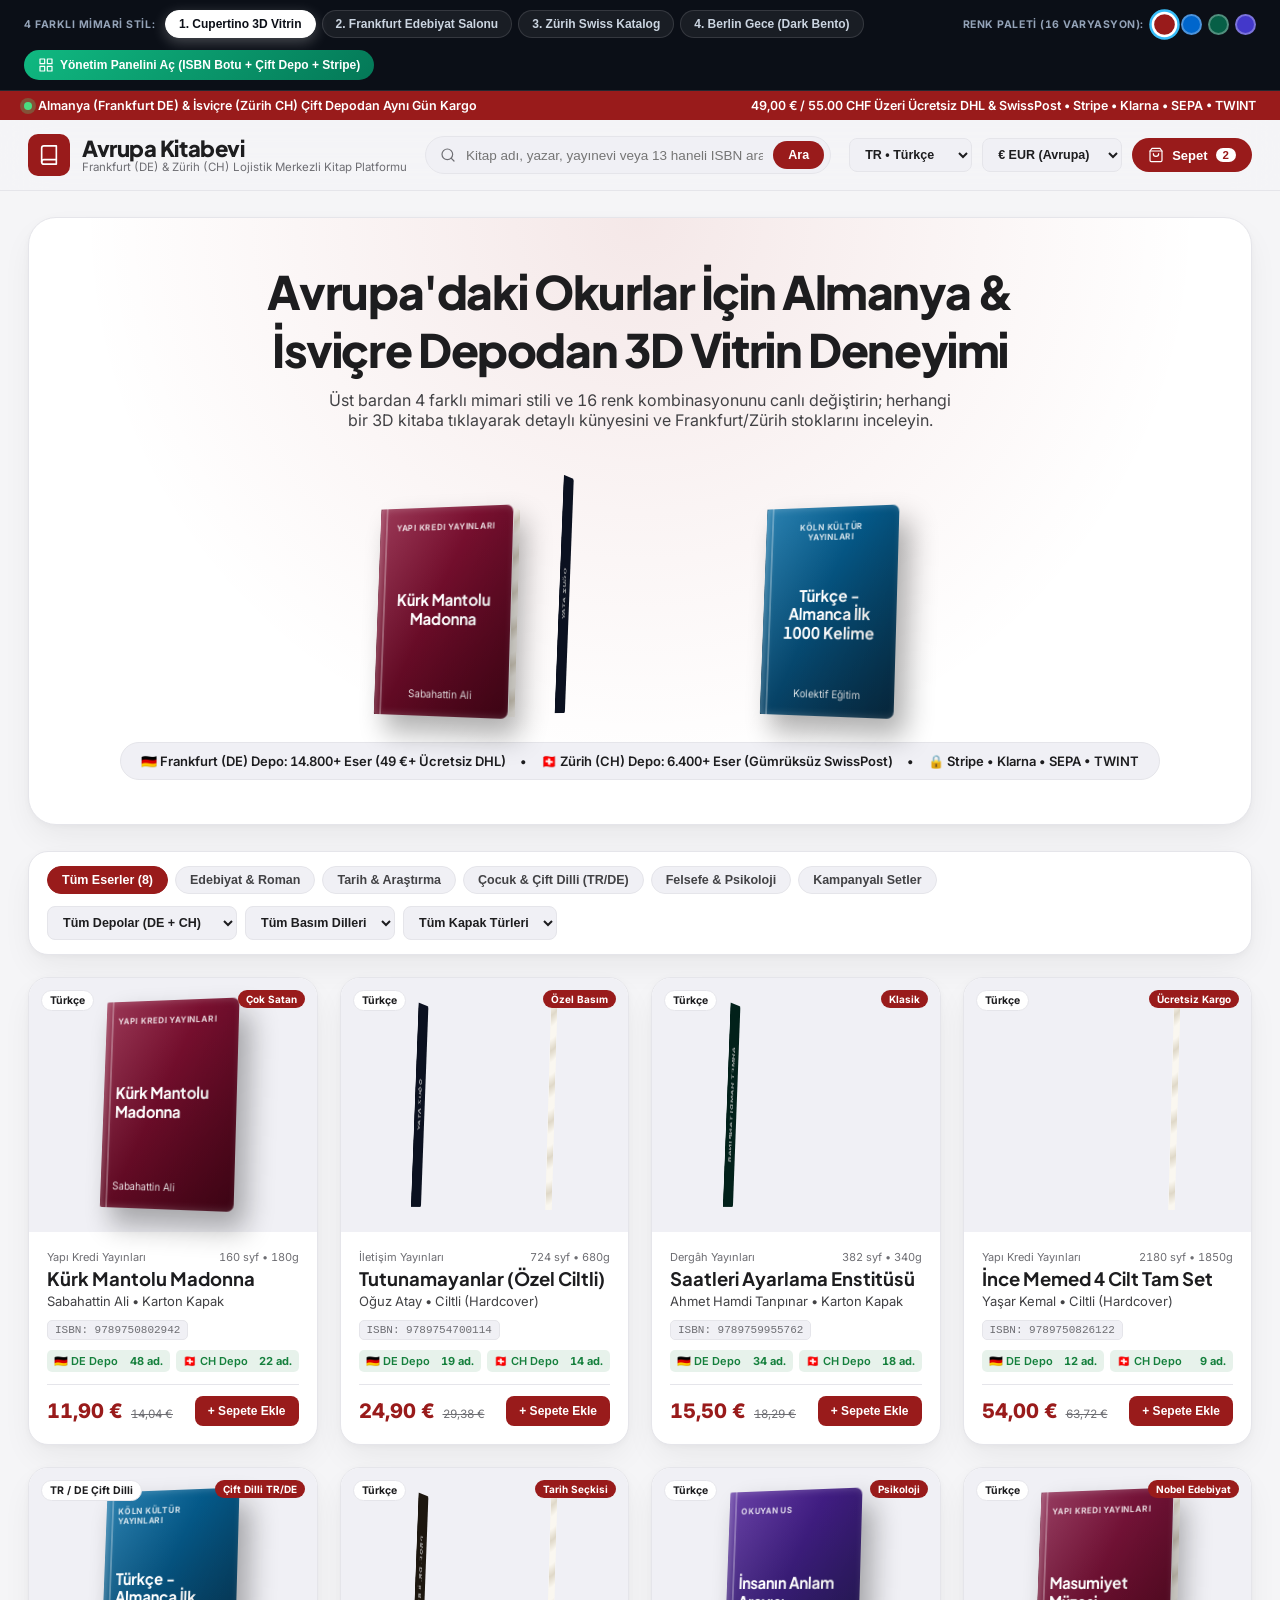
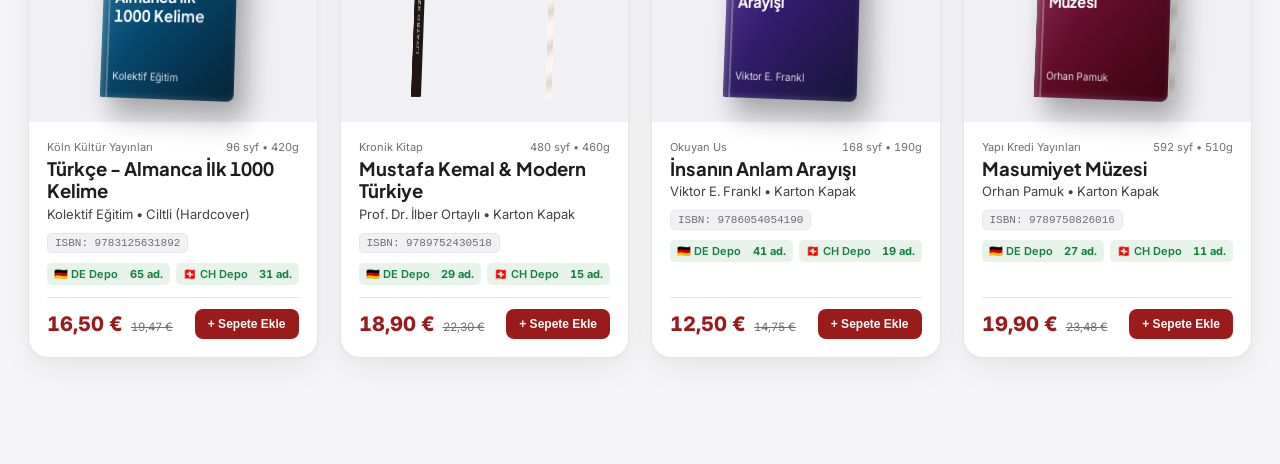
==== commit 96d363bd: "Deploy v3.0 4-world architectural 3D bookstore showcase" ====
--- a/avrupa-kitap/index.html
+++ b/avrupa-kitap/index.html
@@ -3,1360 +3,531 @@
 <head>
   <meta charset="UTF-8" />
   <meta name="viewport" content="width=device-width, initial-scale=1.0" />
-  <title>AvrupaKitap — 4 Mimari Tema & 3D Kitap Vitrin Sistemi (TR/DE/EN • EUR/CHF • DE & CH Çift Depo)</title>
+  <title>AvrupaKitap — 4 Ayrı Mimari Tema & 3D Kitap Vitrin Sistemi (TR/DE/EN • EUR/CHF • DE & CH Çift Depo)</title>
   <link rel="preconnect" href="https://fonts.googleapis.com">
   <link rel="preconnect" href="https://fonts.gstatic.com" crossorigin>
-  <link href="https://fonts.googleapis.com/css2?family=Cormorant+Garamond:ital,wght@0,600;0,700;1,600&family=Inter:wght@400;600;700&family=Plus+Jakarta+Sans:wght@400;600;700;800&family=Space+Grotesk:wght@500;600;700&display=swap" rel="stylesheet">
+  <link href="https://fonts.googleapis.com/css2?family=Cormorant+Garamond:ital,wght@0,600;0,700;1,600&family=Inter:wght@400;500;600;700&family=Plus+Jakarta+Sans:wght@500;600;700;800&family=Space+Grotesk:wght@500;600;700&display=swap" rel="stylesheet">
   <style>
-    /* ==========================================================================
-       IMPECCABLE + AWESOME-DESIGN + HYPERFRAMES DESIGN SYSTEM TOKENS
-       ========================================================================== */
     :root {
       --bg: #F5F5F7;
       --surface: #FFFFFF;
-      --surface-elevated: #FAFAFC;
-      --surface-glass: rgba(255, 255, 255, 0.82);
+      --surface-2: #FAFAFC;
+      --glass: rgba(255, 255, 255, 0.84);
       --text: #1D1D1F;
-      --text-secondary: #515154;
-      --text-muted: #6E6E73;
-      --border: #E2E2E7;
-      --border-strong: #CECED4;
-      --primary: #0066CC;
-      --primary-hover: #0055B3;
-      --primary-soft: rgba(0, 102, 204, 0.1);
-      --accent: #B45309;
-      --success: #15803D;
-      --success-soft: rgba(21, 128, 61, 0.1);
-      --radius-sm: 8px;
-      --radius-md: 14px;
-      --radius-lg: 20px;
-      --radius-pill: 9999px;
-      --shadow-soft: 0 12px 32px -4px rgba(29, 29, 31, 0.06), 0 2px 6px rgba(29, 29, 31, 0.03);
-      --shadow-hover: 0 22px 44px -8px rgba(29, 29, 31, 0.12), 0 4px 12px rgba(29, 29, 31, 0.05);
-      --font-display: 'Plus Jakarta Sans', -apple-system, BlinkMacSystemFont, sans-serif;
-      --font-body: 'Inter', -apple-system, BlinkMacSystemFont, sans-serif;
-      --ease-out-expo: cubic-bezier(0.16, 1, 0.3, 1);
-    }
-
-    /* 4 PALETTES (APPLIED DYNAMICALLY ACROSS ALL 4 ARCHITECTURAL THEMES) */
-    html[data-palette="crimson"] {
-      --primary: #991B1B; --primary-hover: #7F1D1D; --primary-soft: rgba(153, 27, 27, 0.1); --accent: #D97706;
-    }
-    html[data-palette="cupertino"] {
-      --primary: #0066CC; --primary-hover: #004C99; --primary-soft: rgba(0, 102, 204, 0.1); --accent: #0284C7;
-    }
-    html[data-palette="emerald"] {
-      --primary: #065F46; --primary-hover: #064E3B; --primary-soft: rgba(6, 95, 70, 0.1); --accent: #B45309;
-    }
-    html[data-palette="indigo"] {
-      --primary: #3730A3; --primary-hover: #312E81; --primary-soft: rgba(55, 48, 163, 0.1); --accent: #7C3AED;
-    }
-
-    /* ==========================================================================
-       4 COMPLETELY DISTINCT ARCHITECTURAL WORLDS
-       1. apple     : Cupertino Store & Frosted Glass 3D Stage
-       2. kinfolk   : Frankfurter Buchmesse Editorial Literary Salon
-       3. zurich    : Swiss Precision Grid & High-Density Logistics Catalog
-       4. obsidian  : Linear/Raycast Dark Neo-Bento Studio
-       ========================================================================== */
-
-    /* THEME 1: APPLE CUPERTINO STORE */
+      --text-2: #424245;
+      --muted: #6E6E73;
+      --border: #E5E5EA;
+      --primary: #991B1B;
+      --primary-hover: #7F1D1D;
+      --primary-soft: rgba(153, 27, 27, 0.1);
+      --accent: #D97706;
+      --ok: #15803D;
+      --ok-soft: rgba(21, 128, 61, 0.1);
+      --radius: 18px;
+      --radius-lg: 26px;
+      --shadow: 0 14px 34px -6px rgba(29, 29, 31, 0.07), 0 2px 6px rgba(0,0,0,0.03);
+      --font-head: 'Plus Jakarta Sans', -apple-system, sans-serif;
+      --font-body: 'Inter', -apple-system, sans-serif;
+      --ease: cubic-bezier(0.16, 1, 0.3, 1);
+    }
+
+    /* 4 PALETTES */
+    html[data-palette="crimson"] { --primary: #991B1B; --primary-hover: #7F1D1D; --primary-soft: rgba(153, 27, 27, 0.1); --accent: #D97706; }
+    html[data-palette="cupertino"] { --primary: #0066CC; --primary-hover: #004C99; --primary-soft: rgba(0, 102, 204, 0.1); --accent: #0284C7; }
+    html[data-palette="emerald"] { --primary: #065F46; --primary-hover: #064E3B; --primary-soft: rgba(6, 95, 70, 0.1); --accent: #D97706; }
+    html[data-palette="indigo"] { --primary: #3730A3; --primary-hover: #312E81; --primary-soft: rgba(55, 48, 163, 0.1); --accent: #7C3AED; }
+
+    /* 4 DISTINCT ARCHITECTURAL THEMES */
     html[data-theme="apple"] {
-      --bg: #F5F5F7;
-      --surface: #FFFFFF;
-      --surface-elevated: #FAFAFC;
-      --surface-glass: rgba(245, 245, 247, 0.82);
-      --text: #1D1D1F;
-      --text-secondary: #424245;
-      --text-muted: #6E6E73;
-      --border: #E5E5EA;
-      --radius-md: 18px;
-      --radius-lg: 26px;
-      --font-display: 'Plus Jakarta Sans', -apple-system, sans-serif;
-    }
-
-    /* THEME 2: KINFOLK / FRANKFURTER BUCHMESSE EDITORIAL */
+      --bg: #F5F5F7; --surface: #FFFFFF; --surface-2: #F0F0F5; --glass: rgba(245,245,247,0.82);
+      --text: #1D1D1F; --text-2: #424245; --muted: #6E6E73; --border: #E5E5EA;
+      --radius: 20px; --radius-lg: 28px;
+      --font-head: 'Plus Jakarta Sans', -apple-system, sans-serif;
+    }
     html[data-theme="kinfolk"] {
-      --bg: #F6F2EA;
-      --surface: #FDFBF7;
-      --surface-elevated: #EFE9DC;
-      --surface-glass: rgba(246, 242, 234, 0.88);
-      --text: #1C1613;
-      --text-secondary: #4A3F35;
-      --text-muted: #786B5E;
-      --border: #E2D9C8;
-      --radius-md: 6px;
-      --radius-lg: 10px;
-      --font-display: 'Cormorant Garamond', Georgia, serif;
-      --shadow-soft: 0 10px 30px -6px rgba(28, 22, 19, 0.07);
-    }
-
-    /* THEME 3: ZÜRIH SWISS PRECISION GRID */
+      --bg: #F6F1E7; --surface: #FCF9F2; --surface-2: #EDE5D5; --glass: rgba(246,241,231,0.88);
+      --text: #1E1814; --text-2: #4A3E35; --muted: #786A5E; --border: #DFD5C3;
+      --radius: 6px; --radius-lg: 10px;
+      --font-head: 'Cormorant Garamond', Georgia, serif;
+    }
     html[data-theme="zurich"] {
-      --bg: #F8FAFC;
-      --surface: #FFFFFF;
-      --surface-elevated: #F1F5F9;
-      --surface-glass: rgba(255, 255, 255, 0.92);
-      --text: #0F172A;
-      --text-secondary: #334155;
-      --text-muted: #64748B;
-      --border: #CBD5E1;
-      --radius-md: 4px;
-      --radius-lg: 6px;
-      --font-display: 'Space Grotesk', sans-serif;
-      --shadow-soft: 0 2px 6px rgba(15, 23, 42, 0.04);
-    }
-
-    /* THEME 4: OBSIDIAN LINEAR / RAYCAST BENTO */
+      --bg: #F8FAFC; --surface: #FFFFFF; --surface-2: #EEF2F6; --glass: rgba(255,255,255,0.92);
+      --text: #0F172A; --text-2: #334155; --muted: #64748B; --border: #CBD5E1;
+      --radius: 4px; --radius-lg: 6px;
+      --font-head: 'Space Grotesk', sans-serif;
+    }
     html[data-theme="obsidian"] {
-      --bg: #090B10;
-      --surface: #121620;
-      --surface-elevated: #191F2E;
-      --surface-glass: rgba(18, 22, 32, 0.84);
-      --text: #F8FAFC;
-      --text-secondary: #CBD5E1;
-      --text-muted: #8B9BB4;
-      --border: #232B3E;
-      --border-strong: #334155;
-      --radius-md: 16px;
-      --radius-lg: 22px;
-      --font-display: 'Space Grotesk', sans-serif;
-      --shadow-soft: 0 18px 40px rgba(0, 0, 0, 0.55);
-      --shadow-hover: 0 24px 52px rgba(0, 0, 0, 0.75);
-    }
-    html[data-theme="obsidian"][data-palette="crimson"] { --primary: #F43F5E; --primary-hover: #E11D48; --primary-soft: rgba(244, 63, 94, 0.16); }
-    html[data-theme="obsidian"][data-palette="cupertino"] { --primary: #38BDF8; --primary-hover: #0284C7; --primary-soft: rgba(56, 189, 248, 0.16); }
-    html[data-theme="obsidian"][data-palette="emerald"] { --primary: #10B981; --primary-hover: #059669; --primary-soft: rgba(16, 185, 129, 0.16); }
-    html[data-theme="obsidian"][data-palette="indigo"] { --primary: #818CF8; --primary-hover: #6366F1; --primary-soft: rgba(129, 140, 248, 0.16); }
-    html[data-theme="obsidian"] { --success: #34D399; --success-soft: rgba(52, 211, 153, 0.14); }
-
-    /* BROWSER SURFACES (IMPECCABLE CRAFT FLOOR) */
+      --bg: #090B10; --surface: #121621; --surface-2: #191F2E; --glass: rgba(18,22,33,0.84);
+      --text: #F8FAFC; --text-2: #CBD5E1; --muted: #8B9BB4; --border: #252E42;
+      --radius: 16px; --radius-lg: 22px;
+      --font-head: 'Space Grotesk', sans-serif;
+      --shadow: 0 20px 44px rgba(0,0,0,0.55);
+      --ok: #34D399; --ok-soft: rgba(52,211,153,0.14);
+    }
+    html[data-theme="obsidian"][data-palette="crimson"] { --primary: #F43F5E; --primary-hover: #E11D48; --primary-soft: rgba(244,63,94,0.16); }
+    html[data-theme="obsidian"][data-palette="cupertino"] { --primary: #38BDF8; --primary-hover: #0284C7; --primary-soft: rgba(56,189,248,0.16); }
+    html[data-theme="obsidian"][data-palette="emerald"] { --primary: #10B981; --primary-hover: #059669; --primary-soft: rgba(16,185,129,0.16); }
+    html[data-theme="obsidian"][data-palette="indigo"] { --primary: #818CF8; --primary-hover: #6366F1; --primary-soft: rgba(129,140,248,0.16); }
+
     * { box-sizing: border-box; margin: 0; padding: 0; }
-    ::selection { background: var(--primary); color: #FFFFFF; }
-    ::-webkit-scrollbar { width: 8px; height: 8px; }
-    ::-webkit-scrollbar-track { background: var(--bg); }
-    ::-webkit-scrollbar-thumb { background: var(--border-strong); border-radius: 99px; }
-
+    ::selection { background: var(--primary); color: #FFF; }
     body {
       background: var(--bg);
       color: var(--text);
       font-family: var(--font-body);
       font-variant-numeric: tabular-nums;
       -webkit-font-smoothing: antialiased;
-      line-height: 1.5;
-      transition: background 0.35s var(--ease-out-expo), color 0.35s var(--ease-out-expo);
-      padding-bottom: 90px;
+      transition: background 0.35s var(--ease), color 0.35s var(--ease);
+      padding-bottom: 80px;
       overflow-x: hidden;
     }
-
-    svg.ic {
-      width: 16px;
-      height: 16px;
-      stroke: currentColor;
-      stroke-width: 1.8;
-      fill: none;
-      stroke-linecap: round;
-      stroke-linejoin: round;
-      flex-shrink: 0;
-    }
-
-    /* ==========================================================================
-       TOP INTERACTIVE THEME & PALETTE DIRECTOR BAR
-       ========================================================================== */
+    svg.ic { width: 16px; height: 16px; stroke: currentColor; stroke-width: 1.8; fill: none; stroke-linecap: round; stroke-linejoin: round; flex-shrink: 0; }
+
+    /* DIRECTOR BAR */
     .director-bar {
-      position: sticky;
-      top: 0;
-      z-index: 120;
-      background: #0B0F17;
-      color: #F8FAFC;
+      position: sticky; top: 0; z-index: 130;
+      background: #0B0F17; color: #F8FAFC;
       border-bottom: 1px solid rgba(255,255,255,0.1);
       padding: 10px 24px;
-      display: flex;
-      align-items: center;
-      justify-content: space-between;
-      gap: 14px;
-      flex-wrap: wrap;
+      display: flex; align-items: center; justify-content: space-between; gap: 12px; flex-wrap: wrap;
       font-size: 12px;
     }
-    .dir-group {
-      display: flex;
-      align-items: center;
-      gap: 6px;
-      flex-wrap: wrap;
-    }
-    .dir-label {
-      color: #94A3B8;
-      font-weight: 700;
-      font-size: 11px;
-      letter-spacing: 0.04em;
-      text-transform: uppercase;
-      margin-right: 4px;
-    }
-    .theme-pill {
-      background: rgba(255,255,255,0.06);
-      color: #CBD5E1;
+    .dir-group { display: flex; align-items: center; gap: 6px; flex-wrap: wrap; }
+    .dir-label { color: #94A3B8; font-weight: 700; font-size: 10.5px; text-transform: uppercase; letter-spacing: 0.05em; margin-right: 4px; }
+    .t-btn {
+      background: rgba(255,255,255,0.06); color: #CBD5E1;
       border: 1px solid rgba(255,255,255,0.12);
-      padding: 6px 12px;
-      border-radius: 99px;
-      font-size: 12px;
-      font-weight: 600;
-      cursor: pointer;
-      transition: all 0.2s var(--ease-out-expo);
-      display: inline-flex;
-      align-items: center;
-      gap: 6px;
-    }
-    .theme-pill:hover {
-      background: rgba(255,255,255,0.14);
-      color: #FFF;
-    }
-    .theme-pill.active {
-      background: #FFFFFF;
-      color: #0B0F17;
-      border-color: #FFFFFF;
-      box-shadow: 0 4px 14px rgba(255,255,255,0.22);
-    }
-    .pal-dot {
-      width: 22px;
-      height: 22px;
-      border-radius: 50%;
-      border: 2px solid rgba(255,255,255,0.3);
-      cursor: pointer;
-      transition: transform 0.2s var(--ease-out-expo);
-    }
-    .pal-dot.active {
-      transform: scale(1.22);
-      border-color: #FFFFFF;
-      box-shadow: 0 0 0 2px #38BDF8;
-    }
-    .admin-toggle-btn {
-      background: linear-gradient(135deg, #10B981, #047857);
-      color: #FFFFFF;
-      border: none;
-      padding: 7px 15px;
-      border-radius: 99px;
-      font-weight: 700;
-      font-size: 12px;
-      cursor: pointer;
-      display: inline-flex;
-      align-items: center;
-      gap: 7px;
-      box-shadow: 0 4px 16px rgba(16, 185, 129, 0.32);
-      transition: transform 0.15s;
-    }
-    .admin-toggle-btn:hover { transform: translateY(-1px); }
+      padding: 6px 13px; border-radius: 99px; font-size: 12px; font-weight: 600;
+      cursor: pointer; transition: all 0.2s var(--ease);
+    }
+    .t-btn:hover { background: rgba(255,255,255,0.15); color: #FFF; }
+    .t-btn.active { background: #FFF; color: #0B0F17; border-color: #FFF; box-shadow: 0 4px 14px rgba(255,255,255,0.25); }
+    .p-dot { width: 21px; height: 21px; border-radius: 50%; border: 2px solid rgba(255,255,255,0.3); cursor: pointer; transition: transform 0.2s; }
+    .p-dot.active { transform: scale(1.22); border-color: #FFF; box-shadow: 0 0 0 2px #38BDF8; }
+    .admin-btn {
+      background: linear-gradient(135deg, #10B981, #047857); color: #FFF; border: none;
+      padding: 7px 14px; border-radius: 99px; font-weight: 700; font-size: 12px;
+      cursor: pointer; display: inline-flex; align-items: center; gap: 6px;
+    }
+
+    /* TOP LOGISTICS BAR */
+    .log-bar {
+      background: var(--primary); color: #FFF; padding: 7px 24px; font-size: 12.5px; font-weight: 600;
+    }
+    .log-inner { max-width: 1380px; margin: 0 auto; display: flex; justify-content: space-between; align-items: center; flex-wrap: wrap; gap: 12px; }
+    .pulse { width: 8px; height: 8px; border-radius: 50%; background: #4ADE80; display: inline-block; margin-right: 6px; box-shadow: 0 0 0 4px rgba(74,222,128,0.28); }
+
+    /* HEADER */
+    .site-head {
+      position: sticky; top: 47px; z-index: 100;
+      background: var(--glass); backdrop-filter: saturate(180%) blur(20px);
+      border-bottom: 1px solid var(--border); padding: 14px 28px;
+    }
+    .head-inner { max-width: 1380px; margin: 0 auto; display: flex; align-items: center; justify-content: space-between; gap: 18px; flex-wrap: wrap; }
+    .brand { display: flex; align-items: center; gap: 12px; text-decoration: none; color: var(--text); }
+    .brand-icon {
+      width: 42px; height: 42px; border-radius: 10px; background: var(--primary); color: #FFF;
+      display: flex; align-items: center; justify-content: center;
+    }
+    .brand-title { font-family: var(--font-head); font-size: 22px; font-weight: 800; letter-spacing: -0.02em; line-height: 1.1; }
+    .brand-sub { font-size: 11.5px; color: var(--muted); }
+    .search-box {
+      flex: 1; max-width: 500px; display: flex; align-items: center;
+      background: var(--surface-2); border: 1px solid var(--border); border-radius: 99px;
+      padding: 4px 6px 4px 14px;
+    }
+    html[data-theme="zurich"] .search-box, html[data-theme="kinfolk"] .search-box { border-radius: var(--radius); }
+    .search-box input { flex: 1; border: none; background: transparent; color: var(--text); font-size: 13.5px; padding: 6px 10px; outline: none; }
+    .search-go { background: var(--primary); color: #FFF; border: none; padding: 7px 15px; border-radius: 99px; font-weight: 600; font-size: 12.5px; cursor: pointer; }
+    html[data-theme="zurich"] .search-go, html[data-theme="kinfolk"] .search-go { border-radius: 4px; }
+    .head-actions { display: flex; align-items: center; gap: 10px; }
+    .sel-pill { background: var(--surface-2); color: var(--text); border: 1px solid var(--border); padding: 8px 11px; border-radius: 8px; font-weight: 600; font-size: 12.5px; cursor: pointer; }
+    .cart-pill {
+      background: var(--primary); color: #FFF; border: none; padding: 9px 16px; border-radius: 99px;
+      font-weight: 700; font-size: 13px; cursor: pointer; display: inline-flex; align-items: center; gap: 8px;
+    }
+    html[data-theme="zurich"] .cart-pill { border-radius: 4px; }
+    .cart-cnt { background: #FFF; color: var(--primary); padding: 1px 7px; border-radius: 99px; font-size: 11.5px; font-weight: 800; }
+
+    /* MAIN WRAP */
+    .wrap { max-width: 1380px; margin: 0 auto; padding: 26px 28px; }
 
     /* ==========================================================================
-       LOGISTICS & DUAL WAREHOUSE TICKER
+       3D HARDCOVER BOOK ENGINE (REFINED SUBTLE 3D MOTION)
        ========================================================================== */
-    .logistics-bar {
-      background: var(--primary);
-      color: #FFFFFF;
-      padding: 8px 24px;
-      font-size: 12.5px;
-      font-weight: 600;
-    }
-    .logistics-inner {
-      max-width: 1380px;
-      margin: 0 auto;
-      display: flex;
-      align-items: center;
-      justify-content: space-between;
-      gap: 16px;
-      flex-wrap: wrap;
-    }
-    .route-indicator {
-      display: inline-flex;
-      align-items: center;
-      gap: 8px;
-    }
-    .pulse-dot {
-      width: 8px;
-      height: 8px;
-      border-radius: 50%;
-      background: #4ADE80;
-      box-shadow: 0 0 0 4px rgba(74, 222, 128, 0.28);
-      animation: pulseGlow 2s infinite;
-    }
-    @keyframes pulseGlow {
-      0%, 100% { transform: scale(1); opacity: 1; }
-      50% { transform: scale(1.25); opacity: 0.75; }
-    }
-
-    /* ==========================================================================
-       STICKY FROSTED HEADER
-       ========================================================================== */
-    .main-header {
-      position: sticky;
-      top: 49px;
-      z-index: 95;
-      background: var(--surface-glass);
-      backdrop-filter: saturate(180%) blur(20px);
-      -webkit-backdrop-filter: saturate(180%) blur(20px);
-      border-bottom: 1px solid var(--border);
-      padding: 14px 28px;
-    }
-    .header-wrap {
-      max-width: 1380px;
-      margin: 0 auto;
-      display: flex;
-      align-items: center;
-      justify-content: space-between;
-      gap: 20px;
-      flex-wrap: wrap;
-    }
-    .brand-link {
-      display: flex;
-      align-items: center;
-      gap: 12px;
-      text-decoration: none;
-      color: var(--text);
-    }
-    .brand-emblem {
-      width: 42px;
-      height: 42px;
-      border-radius: var(--radius-sm);
-      background: var(--primary);
-      color: #FFFFFF;
-      display: flex;
-      align-items: center;
-      justify-content: center;
-      box-shadow: 0 6px 16px var(--primary-soft);
-    }
-    .brand-name {
-      font-family: var(--font-display);
-      font-size: 22px;
-      font-weight: 700;
-      letter-spacing: -0.02em;
-      line-height: 1.1;
-    }
-    .brand-tagline {
-      font-size: 11.5px;
-      color: var(--text-muted);
-      font-weight: 500;
-    }
-
-    .search-shell {
-      flex: 1;
-      max-width: 520px;
-      display: flex;
-      align-items: center;
-      background: var(--surface-elevated);
-      border: 1px solid var(--border);
-      border-radius: var(--radius-pill);
-      padding: 4px 6px 4px 16px;
-      transition: border-color 0.2s, box-shadow 0.2s;
-    }
-    html[data-theme="zurich"] .search-shell,
-    html[data-theme="kinfolk"] .search-shell {
-      border-radius: var(--radius-md);
-    }
-    .search-shell:focus-within {
-      border-color: var(--primary);
-      box-shadow: 0 0 0 3px var(--primary-soft);
-    }
-    .search-shell input {
-      flex: 1;
-      border: none;
-      background: transparent;
-      color: var(--text);
-      font-size: 13.5px;
-      padding: 7px 10px;
-      outline: none;
-    }
-    .search-kbd {
-      font-size: 11px;
-      color: var(--text-muted);
-      background: var(--surface);
-      border: 1px solid var(--border);
-      padding: 2px 7px;
-      border-radius: 5px;
-      margin-right: 6px;
-      font-family: monospace;
-    }
-    .search-submit {
-      background: var(--primary);
-      color: #FFF;
-      border: none;
-      padding: 8px 16px;
-      border-radius: var(--radius-pill);
-      font-weight: 600;
-      font-size: 12.5px;
-      cursor: pointer;
-    }
-    html[data-theme="zurich"] .search-submit,
-    html[data-theme="kinfolk"] .search-submit {
-      border-radius: var(--radius-sm);
-    }
-
-    .header-controls {
-      display: flex;
-      align-items: center;
-      gap: 10px;
-    }
-    .ctrl-select {
-      background: var(--surface-elevated);
-      color: var(--text);
-      border: 1px solid var(--border);
-      padding: 8px 12px;
-      border-radius: var(--radius-sm);
-      font-weight: 600;
-      font-size: 12.5px;
-      cursor: pointer;
-    }
-    .cart-btn {
-      background: var(--primary);
-      color: #FFFFFF;
-      border: none;
-      padding: 9px 18px;
-      border-radius: var(--radius-pill);
-      font-weight: 700;
-      font-size: 13px;
-      cursor: pointer;
-      display: inline-flex;
-      align-items: center;
-      gap: 8px;
-      transition: transform 0.15s, background 0.2s;
-    }
-    html[data-theme="zurich"] .cart-btn { border-radius: var(--radius-sm); }
-    .cart-btn:active { transform: scale(0.96); }
-    .cart-badge {
-      background: #FFFFFF;
-      color: var(--primary);
-      padding: 1px 7px;
-      border-radius: 99px;
-      font-size: 11.5px;
-      font-weight: 800;
-    }
-
-    /* ==========================================================================
-       DYNAMIC HERO STAGE (CHANGES STRUCTURE PER THEME!)
-       ========================================================================== */
-    .page-wrap {
-      max-width: 1380px;
-      margin: 0 auto;
-      padding: 28px;
-    }
-
-    .hero-stage {
-      background: var(--surface);
-      border: 1px solid var(--border);
-      border-radius: var(--radius-lg);
-      padding: 42px;
-      margin-bottom: 28px;
-      box-shadow: var(--shadow-soft);
-      display: grid;
-      grid-template-columns: 1.25fr 1fr;
-      gap: 36px;
-      align-items: center;
-      position: relative;
-      overflow: hidden;
-      transition: all 0.35s var(--ease-out-expo);
-    }
-    @media (max-width: 960px) {
-      .hero-stage { grid-template-columns: 1fr; padding: 28px; }
-    }
-
-    /* Theme-specific Hero variations */
-    html[data-theme="apple"] .hero-stage {
-      background: radial-gradient(circle at 85% 20%, var(--primary-soft), transparent 55%), var(--surface);
-    }
-    html[data-theme="kinfolk"] .hero-stage {
-      background: linear-gradient(135deg, #FDFBF7 0%, #EFE8D8 100%);
-      border-width: 1px;
-    }
-    html[data-theme="zurich"] .hero-stage {
-      border-left: 4px solid var(--primary);
-      padding: 32px;
-    }
-    html[data-theme="obsidian"] .hero-stage {
-      background: radial-gradient(circle at 80% 15%, var(--primary-soft), transparent 50%), linear-gradient(160deg, #121620 0%, #0D1017 100%);
-    }
-
-    .hero-copy h1 {
-      font-family: var(--font-display);
-      font-size: clamp(28px, 3.3vw, 44px);
-      font-weight: 700;
-      letter-spacing: -0.025em;
-      line-height: 1.12;
-      margin-bottom: 14px;
-    }
-    html[data-theme="kinfolk"] .hero-copy h1 {
-      font-size: clamp(32px, 3.8vw, 50px);
-      font-weight: 700;
-      letter-spacing: -0.01em;
-    }
-    .hero-copy p {
-      color: var(--text-secondary);
-      font-size: 15.5px;
-      max-width: 60ch;
-      margin-bottom: 24px;
-    }
-
-    .warehouse-pills {
-      display: grid;
-      grid-template-columns: 1fr 1fr;
-      gap: 12px;
-      margin-bottom: 22px;
-    }
-    @media (max-width: 600px) {
-      .warehouse-pills { grid-template-columns: 1fr; }
-    }
-    .wh-box {
-      background: var(--surface-elevated);
-      border: 1px solid var(--border);
-      border-radius: var(--radius-md);
-      padding: 14px 16px;
-      transition: border-color 0.2s;
-    }
-    .wh-box:hover { border-color: var(--primary); }
-    .wh-box-top {
-      display: flex;
-      align-items: center;
-      justify-content: space-between;
-      font-weight: 700;
-      font-size: 13.5px;
-      margin-bottom: 4px;
-    }
-    .wh-status {
-      font-size: 11px;
-      font-weight: 700;
-      color: var(--success);
-      background: var(--success-soft);
-      padding: 2px 8px;
-      border-radius: 99px;
-    }
-    .wh-box p {
-      font-size: 12px;
-      color: var(--text-muted);
-      margin: 0;
-    }
-
-    /* ==========================================================================
-       REFINED 3D BOOK SHOWCASE PEDESTAL (HYPERFRAMES KINETIC CHOREOGRAPHY)
-       ========================================================================== */
-    .hero-3d-pedestal {
-      perspective: 1200px;
-      display: flex;
-      align-items: center;
-      justify-content: center;
-      gap: 22px;
-      padding: 20px 10px;
-      position: relative;
-    }
-    .book-3d-scene {
-      width: 156px;
-      height: 228px;
+    @keyframes float3d {
+      0%, 100% { transform: rotateY(-22deg) rotateX(5deg) translateY(0px); }
+      50% { transform: rotateY(-16deg) rotateX(2deg) translateY(-7px); }
+    }
+    .stage-3d {
+      perspective: 1100px;
+      display: flex; align-items: center; justify-content: center;
+    }
+    .book-3d {
+      width: 142px; height: 208px;
       position: relative;
       transform-style: preserve-3d;
-      transform: rotateY(-24deg) rotateX(6deg);
-      transition: transform 0.55s var(--ease-out-expo);
+      transform: rotateY(-22deg) rotateX(5deg);
+      transition: transform 0.5s var(--ease);
       cursor: pointer;
     }
-    .book-3d-scene:hover {
-      transform: rotateY(-6deg) rotateX(2deg) translateY(-10px) scale(1.04);
-    }
-    .book-3d-scene.featured {
-      width: 174px;
-      height: 254px;
-      transform: rotateY(-18deg) rotateX(4deg) translateZ(20px);
-    }
-    .book-3d-scene.featured:hover {
-      transform: rotateY(-4deg) rotateX(0deg) translateY(-12px) scale(1.06);
-    }
-    .book-3d-front {
-      position: absolute;
-      inset: 0;
-      border-radius: 3px 8px 8px 3px;
-      padding: 18px 14px;
-      color: #FFFFFF;
-      display: flex;
-      flex-direction: column;
-      justify-content: space-between;
-      transform: translateZ(14px);
-      box-shadow: inset 4px 0 10px rgba(255,255,255,0.22), 12px 18px 32px rgba(0,0,0,0.32);
+    .book-3d.floating {
+      animation: float3d 5.5s ease-in-out infinite;
+    }
+    .book-3d.floating.delay-1 { animation-delay: -1.8s; }
+    .book-3d.floating.delay-2 { animation-delay: -3.6s; }
+    .book-3d:hover, .book-card:hover .book-3d {
+      animation-play-state: paused;
+      transform: rotateY(-4deg) rotateX(0deg) translateY(-8px) scale(1.05);
+    }
+    .book-3d.lg { width: 168px; height: 244px; }
+    .b-front {
+      position: absolute; inset: 0;
+      border-radius: 2px 7px 7px 2px;
+      padding: 15px 13px; color: #FFF;
+      display: flex; flex-direction: column; justify-content: space-between;
+      transform: translateZ(12px);
+      box-shadow: inset 3px 0 8px rgba(255,255,255,0.25), 12px 16px 28px rgba(0,0,0,0.32);
       backface-visibility: hidden;
-    }
-    .book-3d-front::after {
-      content: '';
-      position: absolute;
-      left: 7px;
-      top: 0;
-      bottom: 0;
-      width: 2px;
-      background: rgba(255,255,255,0.28);
-    }
-    /* Book Spine (Left 3D Edge) */
-    .book-3d-spine {
-      position: absolute;
-      top: 0;
-      bottom: 0;
-      left: -14px;
-      width: 28px;
-      transform: rotateY(-90deg);
-      border-radius: 3px 0 0 3px;
-      filter: brightness(0.78);
-      display: flex;
-      align-items: center;
-      justify-content: center;
-      writing-mode: vertical-rl;
-      font-size: 9px;
-      color: rgba(255,255,255,0.8);
-      letter-spacing: 0.08em;
-      font-weight: 700;
-    }
-    /* Book Pages (Right 3D Thickness) */
-    .book-3d-pages {
-      position: absolute;
-      top: 3px;
-      bottom: 3px;
-      right: -12px;
-      width: 24px;
-      background: repeating-linear-gradient(90deg, #F8F5EE 0px, #F8F5EE 2px, #E2DCCE 2px, #E2DCCE 3px);
-      transform: rotateY(90deg);
-    }
-
-    /* ==========================================================================
-       CATEGORY & FILTER CONTROL STRIP
-       ========================================================================== */
-    .toolbar-shell {
-      background: var(--surface);
-      border: 1px solid var(--border);
-      border-radius: var(--radius-md);
-      padding: 16px 20px;
-      margin-bottom: 24px;
-      box-shadow: var(--shadow-soft);
-      display: flex;
-      flex-direction: column;
-      gap: 14px;
-    }
-    .cat-pills {
-      display: flex;
-      gap: 8px;
-      overflow-x: auto;
-      padding-bottom: 4px;
-    }
-    .cat-pill {
-      background: var(--surface-elevated);
-      color: var(--text-secondary);
-      border: 1px solid var(--border);
-      padding: 7px 15px;
-      border-radius: var(--radius-pill);
-      font-size: 13px;
-      font-weight: 600;
-      cursor: pointer;
-      white-space: nowrap;
-      transition: all 0.2s;
-    }
-    html[data-theme="zurich"] .cat-pill { border-radius: var(--radius-sm); }
-    .cat-pill.active, .cat-pill:hover {
-      background: var(--primary);
-      color: #FFFFFF;
-      border-color: var(--primary);
-    }
-    .filter-row {
-      display: flex;
-      align-items: center;
-      justify-content: space-between;
-      gap: 12px;
-      flex-wrap: wrap;
-      padding-top: 12px;
-      border-top: 1px solid var(--border);
-    }
-    .filter-group {
-      display: flex;
-      align-items: center;
-      gap: 10px;
-      flex-wrap: wrap;
-    }
-
-    /* ==========================================================================
-       BOOK CATALOG GRID (ADAPTS GEOMETRY PER THEME!)
-       ========================================================================== */
-    .catalog-grid {
-      display: grid;
-      grid-template-columns: repeat(auto-fill, minmax(275px, 1fr));
-      gap: 24px;
-    }
-    /* Theme 2 Kinfolk uses 2-column horizontal editorial showcase cards on wide screens */
-    html[data-theme="kinfolk"] .catalog-grid {
-      grid-template-columns: repeat(auto-fill, minmax(420px, 1fr));
-      gap: 20px;
-    }
-    @media (max-width: 600px) {
-      html[data-theme="kinfolk"] .catalog-grid { grid-template-columns: 1fr; }
-    }
-    /* Theme 3 Zurich uses compact high-precision architectural grid */
-    html[data-theme="zurich"] .catalog-grid {
-      gap: 14px;
-    }
-
-    .book-card {
-      background: var(--surface);
-      border: 1px solid var(--border);
-      border-radius: var(--radius-md);
-      box-shadow: var(--shadow-soft);
-      display: flex;
-      flex-direction: column;
       overflow: hidden;
-      transition: transform 0.35s var(--ease-out-expo), box-shadow 0.35s var(--ease-out-expo), border-color 0.25s;
-    }
-    html[data-theme="kinfolk"] .book-card {
-      flex-direction: row;
-      align-items: stretch;
-    }
-    @media (max-width: 520px) {
-      html[data-theme="kinfolk"] .book-card { flex-direction: column; }
-    }
-    .book-card:hover {
-      transform: translateY(-5px);
-      box-shadow: var(--shadow-hover);
-      border-color: var(--primary);
-    }
-
-    .card-stage {
-      height: 256px;
-      background: var(--surface-elevated);
-      display: flex;
-      align-items: center;
-      justify-content: center;
-      position: relative;
-      perspective: 950px;
-      cursor: pointer;
-      padding: 20px;
-    }
-    html[data-theme="kinfolk"] .card-stage {
-      width: 190px;
-      height: auto;
-      flex-shrink: 0;
-    }
-    .card-3d-book {
-      width: 136px;
-      height: 198px;
-      position: relative;
-      transform-style: preserve-3d;
-      transform: rotateY(-20deg) rotateX(4deg);
-      transition: transform 0.5s var(--ease-out-expo);
-    }
-    .book-card:hover .card-3d-book {
-      transform: rotateY(-4deg) rotateX(0deg) translateY(-6px) scale(1.04);
-    }
-    .card-3d-cover {
-      position: absolute;
-      inset: 0;
-      border-radius: 2px 7px 7px 2px;
-      padding: 14px 12px;
-      color: #FFFFFF;
-      display: flex;
-      flex-direction: column;
-      justify-content: space-between;
-      transform: translateZ(11px);
-      box-shadow: inset 3px 0 8px rgba(255,255,255,0.24), 10px 14px 24px rgba(0,0,0,0.28);
-    }
-    .card-3d-cover::after {
-      content: '';
-      position: absolute;
-      left: 6px;
-      top: 0;
-      bottom: 0;
-      width: 1.5px;
-      background: rgba(255,255,255,0.3);
-    }
-    .card-3d-spine {
-      position: absolute;
-      top: 0;
-      bottom: 0;
-      left: -11px;
-      width: 22px;
-      transform: rotateY(-90deg);
-      filter: brightness(0.75);
+    }
+    .b-front::before {
+      content: ''; position: absolute; left: 6px; top: 0; bottom: 0; width: 1.5px; background: rgba(255,255,255,0.28);
+    }
+    .b-front::after {
+      content: ''; position: absolute; inset: 0;
+      background: linear-gradient(115deg, rgba(255,255,255,0.16) 0%, transparent 45%, rgba(0,0,0,0.22) 100%);
+      pointer-events: none;
+    }
+    .b-spine {
+      position: absolute; top: 0; bottom: 0; left: -12px; width: 24px;
+      transform: rotateY(-90deg); filter: brightness(0.75);
       border-radius: 2px 0 0 2px;
-    }
-    .card-3d-pages {
-      position: absolute;
-      top: 2px;
-      bottom: 2px;
-      right: -10px;
-      width: 20px;
+      display: flex; align-items: center; justify-content: center;
+      writing-mode: vertical-rl; font-size: 8.5px; color: rgba(255,255,255,0.82); letter-spacing: 0.08em; font-weight: 700;
+    }
+    .b-pages {
+      position: absolute; top: 2px; bottom: 2px; right: -10px; width: 20px;
       background: repeating-linear-gradient(90deg, #FAF7F0 0px, #FAF7F0 2px, #DFD8C8 2px, #DFD8C8 3px);
       transform: rotateY(90deg);
     }
 
-    .stage-badge-left {
-      position: absolute;
-      top: 12px;
-      left: 12px;
-      background: var(--surface);
-      color: var(--text);
-      border: 1px solid var(--border);
-      font-size: 11px;
-      font-weight: 700;
-      padding: 3px 9px;
-      border-radius: 99px;
-      z-index: 2;
-    }
-    .stage-badge-right {
-      position: absolute;
-      top: 12px;
-      right: 12px;
-      background: var(--primary);
-      color: #FFFFFF;
-      font-size: 10.5px;
-      font-weight: 700;
-      padding: 3px 9px;
-      border-radius: 99px;
-      z-index: 2;
-    }
-
-    .card-content {
-      padding: 18px;
-      display: flex;
-      flex-direction: column;
-      justify-content: space-between;
-      flex: 1;
-    }
-    .meta-top {
-      display: flex;
-      justify-content: space-between;
-      font-size: 11.5px;
-      color: var(--text-muted);
-      margin-bottom: 5px;
-    }
-    .book-h3 {
-      font-family: var(--font-display);
-      font-size: 18.5px;
-      font-weight: 700;
-      line-height: 1.22;
-      margin-bottom: 3px;
-      cursor: pointer;
-    }
-    .book-sub {
-      font-size: 13px;
-      color: var(--text-secondary);
-      margin-bottom: 10px;
-    }
-    .isbn-chip {
-      font-family: monospace;
-      font-size: 11px;
-      color: var(--text-muted);
-      background: var(--surface-elevated);
-      border: 1px solid var(--border);
-      padding: 4px 8px;
-      border-radius: 6px;
-      margin-bottom: 10px;
-      display: inline-block;
-    }
-    .wh-stock-row {
-      display: grid;
-      grid-template-columns: 1fr 1fr;
-      gap: 6px;
-      margin-bottom: 14px;
-    }
-    .wh-chip {
-      font-size: 11px;
-      font-weight: 600;
-      padding: 4px 8px;
-      border-radius: 6px;
-      background: var(--success-soft);
-      color: var(--success);
-      display: flex;
-      align-items: center;
-      justify-content: space-between;
-    }
-    .card-footer {
-      padding-top: 12px;
-      border-top: 1px solid var(--border);
-      display: flex;
-      align-items: center;
-      justify-content: space-between;
-      gap: 8px;
-    }
-    .price-now {
-      font-size: 20px;
-      font-weight: 800;
-      color: var(--primary);
-    }
-    .price-was {
-      font-size: 12px;
-      color: var(--text-muted);
-      text-decoration: line-through;
-      margin-left: 4px;
-    }
-    .btn-buy {
-      background: var(--primary);
-      color: #FFFFFF;
-      border: none;
-      padding: 8px 14px;
-      border-radius: var(--radius-sm);
-      font-weight: 700;
-      font-size: 12.5px;
-      cursor: pointer;
-      transition: background 0.2s, transform 0.15s;
-    }
-    .btn-buy:hover { background: var(--primary-hover); }
-    .btn-buy:active { transform: scale(0.96); }
-
     /* ==========================================================================
-       3D BOOK QUICK-VIEW MODAL
+       THEME-SPECIFIC HERO & CATALOG LAYOUTS
        ========================================================================== */
-    .modal-backdrop {
-      position: fixed;
-      inset: 0;
-      background: rgba(9, 11, 16, 0.65);
-      backdrop-filter: blur(6px);
-      z-index: 220;
-      display: none;
-      align-items: center;
-      justify-content: center;
-      padding: 20px;
-    }
-    .modal-backdrop.open { display: flex; }
-    .modal-box {
-      background: var(--surface);
-      color: var(--text);
-      border: 1px solid var(--border);
-      border-radius: var(--radius-lg);
-      max-width: 760px;
-      width: 100%;
-      padding: 32px;
-      box-shadow: 0 28px 60px rgba(0,0,0,0.45);
-      display: grid;
-      grid-template-columns: 240px 1fr;
-      gap: 28px;
-      position: relative;
-    }
-    @media (max-width: 680px) {
-      .modal-box { grid-template-columns: 1fr; padding: 22px; }
-    }
-    .spec-grid {
-      display: grid;
-      grid-template-columns: 1fr 1fr;
-      gap: 8px;
-      margin: 14px 0;
-      font-size: 12.5px;
-    }
-    .spec-cell {
-      background: var(--surface-elevated);
-      border: 1px solid var(--border);
-      padding: 8px 10px;
-      border-radius: 6px;
-    }
-
-    /* ==========================================================================
-       CHECKOUT DRAWER & ADMIN PANEL
-       ========================================================================== */
-    .drawer-backdrop {
-      position: fixed;
-      inset: 0;
-      background: rgba(9, 11, 16, 0.6);
-      backdrop-filter: blur(4px);
-      z-index: 210;
-      display: none;
-      justify-content: flex-end;
-    }
-    .drawer-backdrop.open { display: flex; }
-    .drawer {
-      width: 100%;
-      max-width: 490px;
-      background: var(--surface);
-      color: var(--text);
-      height: 100%;
-      display: flex;
-      flex-direction: column;
-      box-shadow: -14px 0 42px rgba(0,0,0,0.35);
-    }
-    .drawer-head {
-      padding: 18px 22px;
-      border-bottom: 1px solid var(--border);
-      display: flex;
-      justify-content: space-between;
-      align-items: center;
-    }
-    .drawer-body { padding: 20px 22px; overflow-y: auto; flex: 1; }
-    .drawer-foot { padding: 18px 22px; border-top: 1px solid var(--border); background: var(--surface-elevated); }
-    .input-field {
-      width: 100%;
-      padding: 9px 12px;
-      border: 1px solid var(--border);
-      border-radius: var(--radius-sm);
-      background: var(--surface-elevated);
-      color: var(--text);
-      font-size: 13px;
-    }
-    .pay-grid {
-      display: grid;
-      grid-template-columns: 1fr 1fr;
-      gap: 8px;
-      margin-top: 8px;
-    }
-    .pay-tile {
-      border: 1px solid var(--border);
-      background: var(--surface);
-      padding: 9px;
-      border-radius: var(--radius-sm);
-      font-size: 12px;
-      font-weight: 700;
-      cursor: pointer;
-      text-align: center;
-    }
-    .pay-tile.active {
-      border-color: var(--primary);
-      background: var(--primary-soft);
-      color: var(--primary);
-    }
-
-    #adminView { display: none; }
-    .admin-card {
-      background: var(--surface);
-      border: 1px solid var(--border);
-      border-radius: var(--radius-md);
-      padding: 24px;
-      margin-bottom: 20px;
-      box-shadow: var(--shadow-soft);
-    }
-    .data-table {
-      width: 100%;
-      border-collapse: collapse;
-      font-size: 13px;
-      margin-top: 12px;
-    }
-    .data-table th, .data-table td {
-      padding: 10px 12px;
-      border-bottom: 1px solid var(--border);
-      text-align: left;
-    }
+    /* 1. APPLE CUPERTINO HERO */
+    .hero-apple {
+      background: radial-gradient(circle at 50% 0%, var(--primary-soft), transparent 65%), var(--surface);
+      border: 1px solid var(--border); border-radius: var(--radius-lg);
+      padding: 44px 36px; text-align: center; box-shadow: var(--shadow); margin-bottom: 26px;
+    }
+    .hero-apple h1 { font-family: var(--font-head); font-size: clamp(30px, 3.6vw, 46px); font-weight: 800; letter-spacing: -0.03em; max-width: 780px; margin: 0 auto 12px; }
+    .hero-apple p { color: var(--text-2); font-size: 16px; max-width: 640px; margin: 0 auto 28px; }
+    .apple-3d-trio {
+      display: flex; justify-content: center; align-items: flex-end; gap: 38px; padding: 14px 0 26px; flex-wrap: wrap;
+    }
+    .apple-wh-strip {
+      display: inline-flex; gap: 14px; flex-wrap: wrap; justify-content: center;
+      background: var(--surface-2); border: 1px solid var(--border); padding: 10px 20px; border-radius: 99px; font-size: 13px; font-weight: 600;
+    }
+
+    /* 2. KINFOLK LITERARY SALON HERO */
+    .hero-kinfolk {
+      background: linear-gradient(135deg, #FCF9F2 0%, #EFE6D4 100%);
+      border: 1px solid var(--border); border-radius: var(--radius-lg);
+      padding: 42px; display: grid; grid-template-columns: 1.2fr 1fr; gap: 36px; align-items: center; margin-bottom: 26px; box-shadow: var(--shadow);
+    }
+    @media (max-width: 900px) { .hero-kinfolk { grid-template-columns: 1fr; } }
+    .kinfolk-quote { font-family: var(--font-head); font-style: italic; font-size: 18px; color: var(--primary); margin-bottom: 10px; }
+    .hero-kinfolk h1 { font-family: var(--font-head); font-size: clamp(34px, 4vw, 52px); line-height: 1.08; margin-bottom: 14px; }
+    .kinfolk-pedestal {
+      background: #E8DEC8; border: 1px solid #D5C7AC; border-radius: 10px; padding: 28px;
+      display: flex; align-items: center; gap: 24px; justify-content: center;
+    }
+
+    /* 3. ZURICH SWISS LOGISTICS HERO */
+    .hero-zurich {
+      background: var(--surface); border: 1px solid var(--border); border-left: 5px solid var(--primary);
+      border-radius: var(--radius-lg); padding: 28px 32px; margin-bottom: 24px;
+      display: grid; grid-template-columns: 1.4fr 1fr; gap: 24px; align-items: center;
+    }
+    @media (max-width: 900px) { .hero-zurich { grid-template-columns: 1fr; } }
+    .swiss-metrics { display: grid; grid-template-columns: repeat(3, 1fr); gap: 10px; }
+    .swiss-box { background: var(--surface-2); border: 1px solid var(--border); padding: 12px; border-radius: 4px; }
+    .swiss-box strong { display: block; font-family: var(--font-head); font-size: 20px; color: var(--primary); }
+    .swiss-box span { font-size: 11.5px; color: var(--muted); }
+
+    /* 4. OBSIDIAN NEO-BENTO HERO */
+    .hero-bento {
+      display: grid; grid-template-columns: 1.35fr 1fr; gap: 18px; margin-bottom: 26px;
+    }
+    @media (max-width: 920px) { .hero-bento { grid-template-columns: 1fr; } }
+    .bento-main {
+      background: radial-gradient(circle at 85% 15%, var(--primary-soft), transparent 55%), var(--surface);
+      border: 1px solid var(--border); border-radius: var(--radius-lg); padding: 34px;
+      display: flex; align-items: center; justify-content: space-between; gap: 24px; box-shadow: var(--shadow);
+    }
+    @media (max-width: 640px) { .bento-main { flex-direction: column; } }
+    .bento-side { display: grid; grid-template-rows: 1fr 1fr; gap: 18px; }
+    .bento-tile {
+      background: var(--surface); border: 1px solid var(--border); border-radius: var(--radius-lg);
+      padding: 20px 24px; display: flex; flex-direction: column; justify-content: space-between; box-shadow: var(--shadow);
+    }
+
+    /* FILTER TOOLBAR */
+    .filter-bar {
+      background: var(--surface); border: 1px solid var(--border); border-radius: var(--radius);
+      padding: 14px 18px; margin-bottom: 22px; box-shadow: var(--shadow);
+      display: flex; flex-wrap: wrap; align-items: center; justify-content: space-between; gap: 12px;
+    }
+    .cat-list { display: flex; gap: 7px; overflow-x: auto; }
+    .cat-btn {
+      background: var(--surface-2); color: var(--text-2); border: 1px solid var(--border);
+      padding: 6px 14px; border-radius: 99px; font-size: 12.5px; font-weight: 600; cursor: pointer; white-space: nowrap;
+    }
+    html[data-theme="zurich"] .cat-btn { border-radius: 4px; }
+    .cat-btn.active { background: var(--primary); color: #FFF; border-color: var(--primary); }
+
+    /* CATALOG LAYOUTS PER THEME */
+    .catalog-grid { display: grid; grid-template-columns: repeat(auto-fill, minmax(275px, 1fr)); gap: 22px; }
+    html[data-theme="kinfolk"] .catalog-grid { grid-template-columns: repeat(auto-fill, minmax(430px, 1fr)); gap: 20px; }
+    @media (max-width: 560px) { html[data-theme="kinfolk"] .catalog-grid { grid-template-columns: 1fr; } }
+    html[data-theme="zurich"] .catalog-grid { grid-template-columns: repeat(auto-fill, minmax(245px, 1fr)); gap: 14px; }
+
+    .book-card {
+      background: var(--surface); border: 1px solid var(--border); border-radius: var(--radius);
+      box-shadow: var(--shadow); overflow: hidden; display: flex; flex-direction: column;
+      transition: transform 0.3s var(--ease), border-color 0.25s;
+    }
+    html[data-theme="kinfolk"] .book-card { flex-direction: row; }
+    @media (max-width: 520px) { html[data-theme="kinfolk"] .book-card { flex-direction: column; } }
+    .book-card:hover { transform: translateY(-5px); border-color: var(--primary); }
+
+    .card-3d-wrap {
+      height: 254px; background: var(--surface-2); position: relative;
+      display: flex; align-items: center; justify-content: center; padding: 18px; cursor: pointer;
+    }
+    html[data-theme="kinfolk"] .card-3d-wrap { width: 190px; height: auto; flex-shrink: 0; }
+    .tag-lang {
+      position: absolute; top: 12px; left: 12px; background: var(--surface); color: var(--text);
+      border: 1px solid var(--border); font-size: 10.5px; font-weight: 700; padding: 3px 8px; border-radius: 99px; z-index: 2;
+    }
+    .tag-badge {
+      position: absolute; top: 12px; right: 12px; background: var(--primary); color: #FFF;
+      font-size: 10px; font-weight: 700; padding: 3px 8px; border-radius: 99px; z-index: 2;
+    }
+
+    .card-info { padding: 18px; display: flex; flex-direction: column; justify-content: space-between; flex: 1; }
+    .pub-line { display: flex; justify-content: space-between; font-size: 11px; color: var(--muted); margin-bottom: 4px; }
+    .b-title { font-family: var(--font-head); font-size: 18.5px; font-weight: 700; line-height: 1.2; margin-bottom: 3px; cursor: pointer; }
+    .b-author { font-size: 13px; color: var(--text-2); margin-bottom: 8px; }
+    .isbn-pill { font-family: monospace; font-size: 11px; color: var(--muted); background: var(--surface-2); border: 1px solid var(--border); padding: 3px 7px; border-radius: 5px; display: inline-block; margin-bottom: 10px; }
+    .de-ch-row { display: grid; grid-template-columns: 1fr 1fr; gap: 6px; margin-bottom: 12px; }
+    .de-ch-pill { font-size: 11px; font-weight: 600; padding: 4px 7px; border-radius: 5px; background: var(--ok-soft); color: var(--ok); display: flex; justify-content: space-between; }
+    .card-bot { padding-top: 11px; border-top: 1px solid var(--border); display: flex; align-items: center; justify-content: space-between; }
+    .p-now { font-size: 20px; font-weight: 800; color: var(--primary); }
+    .p-old { font-size: 11.5px; color: var(--muted); text-decoration: line-through; margin-left: 4px; }
+    .add-btn { background: var(--primary); color: #FFF; border: none; padding: 8px 13px; border-radius: 8px; font-weight: 700; font-size: 12px; cursor: pointer; }
+    html[data-theme="zurich"] .add-btn { border-radius: 4px; }
+
+    /* MODAL & DRAWER */
+    .overlay { position: fixed; inset: 0; background: rgba(9,11,16,0.62); backdrop-filter: blur(5px); z-index: 200; display: none; align-items: center; justify-content: center; padding: 20px; }
+    .overlay.open { display: flex; }
+    .modal-card { background: var(--surface); color: var(--text); border: 1px solid var(--border); border-radius: var(--radius-lg); max-width: 740px; width: 100%; padding: 30px; display: grid; grid-template-columns: 230px 1fr; gap: 26px; box-shadow: 0 25px 55px rgba(0,0,0,0.45); }
+    @media (max-width: 660px) { .modal-card { grid-template-columns: 1fr; } }
+    .drawer-wrap { position: fixed; inset: 0; background: rgba(9,11,16,0.58); backdrop-filter: blur(4px); z-index: 210; display: none; justify-content: flex-end; }
+    .drawer-wrap.open { display: flex; }
+    .drawer-panel { width: 100%; max-width: 470px; background: var(--surface); color: var(--text); height: 100%; display: flex; flex-direction: column; }
+    .inp { width: 100%; padding: 9px 12px; border: 1px solid var(--border); border-radius: 7px; background: var(--surface-2); color: var(--text); font-size: 13px; }
+    #adminSection { display: none; }
+    .adm-card { background: var(--surface); border: 1px solid var(--border); border-radius: var(--radius); padding: 22px; margin-bottom: 18px; box-shadow: var(--shadow); }
+    .adm-table { width: 100%; border-collapse: collapse; font-size: 13px; margin-top: 10px; }
+    .adm-table th, .adm-table td { padding: 9px 11px; border-bottom: 1px solid var(--border); text-align: left; }
   </style>
 </head>
 <body>
 
-  <!-- TOP DIRECTOR BAR: 4 ARCHITECTURAL THEMES + 4 PALETTES (16 VARIATIONS) -->
+  <!-- TOP DIRECTOR BAR -->
   <div class="director-bar">
     <div class="dir-group">
-      <span class="dir-label">4 Farklı Mimari Tema:</span>
-      <button class="theme-pill active" onclick="setTheme('apple', this)">1. Cupertino (Frosted 3D Vitrin)</button>
-      <button class="theme-pill" onclick="setTheme('kinfolk', this)">2. Frankfurt Edebiyat (Yatay Salon)</button>
-      <button class="theme-pill" onclick="setTheme('zurich', this)">3. Zürih Swiss Grid (Katalog)</button>
-      <button class="theme-pill" onclick="setTheme('obsidian', this)">4. Berlin Gece (Dark Neo-Bento)</button>
+      <span class="dir-label">4 Farklı Mimari Stil:</span>
+      <button class="t-btn active" onclick="switchTheme('apple', this)">1. Cupertino 3D Vitrin</button>
+      <button class="t-btn" onclick="switchTheme('kinfolk', this)">2. Frankfurt Edebiyat Salonu</button>
+      <button class="t-btn" onclick="switchTheme('zurich', this)">3. Zürih Swiss Katalog</button>
+      <button class="t-btn" onclick="switchTheme('obsidian', this)">4. Berlin Gece (Dark Bento)</button>
     </div>
-
     <div class="dir-group">
-      <span class="dir-label">Renk Kimliği:</span>
-      <button class="pal-dot active" style="background:#991B1B" onclick="setPalette('crimson', this)" title="Klasik Bordo"></button>
-      <button class="pal-dot" style="background:#0066CC" onclick="setPalette('cupertino', this)" title="Okyanus Mavisi"></button>
-      <button class="pal-dot" style="background:#065F46" onclick="setPalette('emerald', this)" title="Zümrüt Kütüphane"></button>
-      <button class="pal-dot" style="background:#4338CA" onclick="setPalette('indigo', this)" title="Gece İndigo"></button>
+      <span class="dir-label">Renk Paleti (16 Varyasyon):</span>
+      <button class="p-dot active" style="background:#991B1B" onclick="switchPalette('crimson', this)"></button>
+      <button class="p-dot" style="background:#0066CC" onclick="switchPalette('cupertino', this)"></button>
+      <button class="p-dot" style="background:#065F46" onclick="switchPalette('emerald', this)"></button>
+      <button class="p-dot" style="background:#4338CA" onclick="switchPalette('indigo', this)"></button>
     </div>
-
     <div class="dir-group">
-      <button class="admin-toggle-btn" id="adminToggleBtn" onclick="toggleAdmin()">
-        <svg class="ic" viewBox="0 0 24 24"><circle cx="12" cy="12" r="3"/><path d="M19.4 15a1.65 1.65 0 0 0 .33 1.82l.06.06a2 2 0 0 1-2.83 2.83l-.06-.06a1.65 1.65 0 0 0-1.82-.33 1.65 1.65 0 0 0-1 1.51V21a2 2 0 0 1-4 0v-.09A1.65 1.65 0 0 0 9 19.4a1.65 1.65 0 0 0-1.82.33l-.06.06a2 2 0 0 1-2.83-2.83l.06-.06a1.65 1.65 0 0 0 .33-1.82 1.65 1.65 0 0 0-1.51-1H3a2 2 0 0 1 0-4h.09A1.65 1.65 0 0 0 4.6 9a1.65 1.65 0 0 0-.33-1.82l-.06-.06a2 2 0 0 1 2.83-2.83l.06.06a1.65 1.65 0 0 0 1.82.33H9a1.65 1.65 0 0 0 1-1.51V3a2 2 0 0 1 4 0v.09a1.65 1.65 0 0 0 1 1.51 1.65 1.65 0 0 0 1.82-.33l.06-.06a2 2 0 0 1 2.83 2.83l-.06.06a1.65 1.65 0 0 0-.33 1.82V9a1.65 1.65 0 0 0 1.51 1H21a2 2 0 0 1 0 4h-.09a1.65 1.65 0 0 0-1.51 1z"/></svg>
-        <span id="adminBtnText">Yönetim Panelini Aç (ISBN Botu + Çift Depo + Stripe)</span>
+      <button class="admin-btn" onclick="toggleAdminView()">
+        <svg class="ic" viewBox="0 0 24 24"><rect x="3" y="3" width="7" height="7"/><rect x="14" y="3" width="7" height="7"/><rect x="14" y="14" width="7" height="7"/><rect x="3" y="14" width="7" height="7"/></svg>
+        <span id="admBtnTxt">Yönetim Panelini Aç (ISBN Botu + Çift Depo + Stripe)</span>
       </button>
     </div>
   </div>
 
-  <!-- LOGISTICS TICKER -->
-  <div class="logistics-bar">
-    <div class="logistics-inner">
-      <div class="route-indicator">
-        <span class="pulse-dot"></span>
-        <span id="logText1">Almanya (Frankfurt DE) & İsviçre (Zürih CH) Çift Lojistik Merkezinden Aynı Gün Sevk</span>
-      </div>
-      <div id="logText2">49,00 € / 55.00 CHF Üzeri Ücretsiz DHL & SwissPost • Stripe 3D Secure • Klarna • SEPA • TWINT</div>
+  <!-- LOGISTICS BAR -->
+  <div class="log-bar">
+    <div class="log-inner">
+      <div><span class="pulse"></span><span id="logL">Almanya (Frankfurt DE) & İsviçre (Zürih CH) Çift Depodan Aynı Gün Kargo</span></div>
+      <div>49,00 € / 55.00 CHF Üzeri Ücretsiz DHL & SwissPost • Stripe • Klarna • SEPA • TWINT</div>
     </div>
   </div>
 
-  <!-- STICKY HEADER -->
-  <header class="main-header">
-    <div class="header-wrap">
-      <a href="#" class="brand-link" onclick="return false;">
-        <div class="brand-emblem">
+  <!-- HEADER -->
+  <header class="site-head">
+    <div class="head-inner">
+      <a href="#" class="brand" onclick="return false;">
+        <div class="brand-icon">
           <svg class="ic" style="width:22px;height:22px" viewBox="0 0 24 24"><path d="M4 19.5A2.5 2.5 0 0 1 6.5 17H20"/><path d="M6.5 2H20v20H6.5A2.5 2.5 0 0 1 4 19.5v-15A2.5 2.5 0 0 1 6.5 2z"/></svg>
         </div>
         <div>
-          <div class="brand-name">Avrupa Kitabevi</div>
-          <div class="brand-tagline" id="brandSub">Frankfurt & Zürih Merkezli Çok Dilli Kitap Platformu</div>
+          <div class="brand-title">Avrupa Kitabevi</div>
+          <div class="brand-sub">Frankfurt (DE) & Zürih (CH) Lojistik Merkezli Kitap Platformu</div>
         </div>
       </a>
 
-      <div class="search-shell">
-        <svg class="ic" style="color:var(--text-muted)" viewBox="0 0 24 24"><circle cx="11" cy="11" r="8"/><line x1="21" y1="21" x2="16.65" y2="16.65"/></svg>
-        <input type="text" id="searchInput" placeholder="Kitap adı, yazar, yayınevi veya 13 haneli ISBN ara..." oninput="renderCatalog()" />
-        <span class="search-kbd">ISBN-13</span>
-        <button class="search-submit" onclick="renderCatalog()" id="searchBtn">Ara</button>
+      <div class="search-box">
+        <svg class="ic" style="color:var(--muted)" viewBox="0 0 24 24"><circle cx="11" cy="11" r="8"/><line x1="21" y1="21" x2="16.65" y2="16.65"/></svg>
+        <input type="text" id="qInput" placeholder="Kitap adı, yazar, yayınevi veya 13 haneli ISBN ara..." oninput="renderBooks()" />
+        <button class="search-go" onclick="renderBooks()">Ara</button>
       </div>
 
-      <div class="header-controls">
-        <select class="ctrl-select" id="langSelect" onchange="switchLang(this.value)">
+      <div class="head-actions">
+        <select class="sel-pill" onchange="setLang(this.value)">
           <option value="tr">TR • Türkçe</option>
           <option value="de">DE • Deutsch</option>
           <option value="en">EN • English</option>
         </select>
-
-        <select class="ctrl-select" id="currSelect" onchange="switchCurr(this.value)">
+        <select class="sel-pill" onchange="setCurr(this.value)">
           <option value="EUR">€ EUR (Avrupa)</option>
           <option value="CHF">Fr. CHF (İsviçre)</option>
         </select>
-
-        <button class="cart-btn" onclick="openCart()">
+        <button class="cart-pill" onclick="openDrawer()">
           <svg class="ic" viewBox="0 0 24 24"><path d="M6 2L3 6v14a2 2 0 0 0 2 2h14a2 2 0 0 0 2-2V6l-3-4z"/><line x1="3" y1="6" x2="21" y2="6"/><path d="M16 10a4 4 0 0 1-8 0"/></svg>
-          <span id="cartBtnLabel">Sepet</span>
-          <span class="cart-badge" id="cartCount">2</span>
+          <span id="cartTxt">Sepet</span>
+          <span class="cart-cnt" id="cartCnt">2</span>
         </button>
       </div>
     </div>
   </header>
 
-  <!-- STOREFRONT VIEW -->
-  <main class="page-wrap" id="storeView">
-    <!-- HERO WITH 3D BOOK STAGE -->
-    <section class="hero-stage">
-      <div class="hero-copy">
-        <h1 id="heroTitle">Avrupa'daki Okurlar İçin Almanya ve İsviçre Depodan Gümrüksüz Kitap Keyfi</h1>
-        <p id="heroLead">Binlerce Türkçe, Almanca ve çift dilli eseri ISBN, yazar veya yayıneviyle saniyeler içinde filtreleyin; üyeliksiz sipariş ve Stripe (Klarna, SEPA, TWINT, Kart) güvencesiyle kapınıza gelsin.</p>
-
-        <div class="warehouse-pills">
-          <div class="wh-box">
-            <div class="wh-box-top">
-              <span>🇩🇪 Frankfurt (DE) Ana Depo</span>
-              <span class="wh-status">DHL Aktif</span>
-            </div>
-            <p>Almanya ve tüm AB ülkelerine 1-3 iş gününde takipli DHL Paket teslimatı. 49,00 € üzeri ücretsiz kargo.</p>
-          </div>
-          <div class="wh-box">
-            <div class="wh-box-top">
-              <span>🇨🇭 Zürih (CH) İsviçre Depo</span>
-              <span class="wh-status">Gümrüksüz</span>
-            </div>
-            <p>İsviçre içi siparişlerde gümrük vergisi çıkmadan doğrudan Zürih depodan SwissPost ile CHF bazlı gönderim.</p>
-          </div>
-        </div>
+  <!-- STOREFRONT SECTION -->
+  <main class="wrap" id="storeSection">
+    <!-- DYNAMIC THEME HERO CONTAINER -->
+    <div id="dynamicHero"></div>
+
+    <!-- FILTER BAR -->
+    <section class="filter-bar">
+      <div class="cat-list">
+        <button class="cat-btn active" onclick="setCat('all', this)">Tüm Eserler (8)</button>
+        <button class="cat-btn" onclick="setCat('Edebiyat & Roman', this)">Edebiyat & Roman</button>
+        <button class="cat-btn" onclick="setCat('Tarih & Araştırma', this)">Tarih & Araştırma</button>
+        <button class="cat-btn" onclick="setCat('Çocuk & Çift Dilli (TR/DE)', this)">Çocuk & Çift Dilli (TR/DE)</button>
+        <button class="cat-btn" onclick="setCat('Felsefe & Psikoloji', this)">Felsefe & Psikoloji</button>
+        <button class="cat-btn" onclick="setCat('İndirimli Setler', this)">Kampanyalı Setler</button>
       </div>
-
-      <!-- 3D INTERACTIVE BOOK PEDESTAL -->
-      <div class="hero-3d-pedestal">
-        <div class="book-3d-scene" onclick="openBookModal(1)" title="3D İncelemek İçin Tıklayın">
-          <div class="book-3d-spine" style="background:#5B1316">SABAHATTİN ALİ</div>
-          <div class="book-3d-front" style="background:linear-gradient(145deg,#881337,#4C0519)">
-            <div style="font-size:9px;letter-spacing:0.1em;opacity:0.8">YAPI KREDİ YAYINLARI</div>
-            <div style="font-family:var(--font-display);font-size:18px;font-weight:700;line-height:1.15">Kürk Mantolu Madonna</div>
-            <div style="font-size:11px;opacity:0.9">Sabahattin Ali</div>
-          </div>
-          <div class="book-3d-pages"></div>
-        </div>
-
-        <div class="book-3d-scene featured" onclick="openBookModal(2)" title="3D İncelemek İçin Tıklayın">
-          <div class="book-3d-spine" style="background:#172554">OĞUZ ATAY • TUTUNAMAYANLAR</div>
-          <div class="book-3d-front" style="background:linear-gradient(145deg,#1E3A8A,#0F172A)">
-            <div style="font-size:9.5px;letter-spacing:0.1em;opacity:0.8">İLETİŞİM • CİLTLİ ÖZEL BASIM</div>
-            <div style="font-family:var(--font-display);font-size:20px;font-weight:700;line-height:1.15">Tutunamayanlar</div>
-            <div style="font-size:11.5px;opacity:0.9">Oğuz Atay • 724 Sayfa</div>
-          </div>
-          <div class="book-3d-pages"></div>
-        </div>
+      <div style="display:flex; gap:8px; flex-wrap:wrap; align-items:center;">
+        <select class="sel-pill" id="whSel" onchange="renderBooks()">
+          <option value="all">Tüm Depolar (DE + CH)</option>
+          <option value="DE">🇩🇪 Frankfurt (DE) Stokta</option>
+          <option value="CH">🇨🇭 Zürih (CH) Stokta</option>
+        </select>
+        <select class="sel-pill" id="langSel" onchange="renderBooks()">
+          <option value="all">Tüm Basım Dilleri</option>
+          <option value="Türkçe">Türkçe Basım</option>
+          <option value="TR / DE Çift Dilli">TR / DE Çift Dilli</option>
+        </select>
+        <select class="sel-pill" id="covSel" onchange="renderBooks()">
+          <option value="all">Tüm Kapak Türleri</option>
+          <option value="Karton Kapak">Karton Kapak</option>
+          <option value="Ciltli (Hardcover)">Ciltli Özel Basım</option>
+        </select>
       </div>
     </section>
 
-    <!-- CATEGORY & MULTI-ATTRIBUTE FILTER BAR -->
-    <section class="toolbar-shell">
-      <div class="cat-pills">
-        <button class="cat-pill active" onclick="selectCat('all', this)">Tüm Kitaplar (8)</button>
-        <button class="cat-pill" onclick="selectCat('Edebiyat & Roman', this)">Edebiyat & Roman</button>
-        <button class="cat-pill" onclick="selectCat('Tarih & Araştırma', this)">Tarih & Araştırma</button>
-        <button class="cat-pill" onclick="selectCat('Çocuk & Çift Dilli (TR/DE)', this)">Çocuk & Çift Dilli (TR/DE)</button>
-        <button class="cat-pill" onclick="selectCat('Felsefe & Psikoloji', this)">Felsefe & Psikoloji</button>
-        <button class="cat-pill" onclick="selectCat('İndirimli Setler', this)">Kampanyalı Setler</button>
+    <!-- 3D BOOK CATALOG GRID -->
+    <section class="catalog-grid" id="bookGrid"></section>
+  </main>
+
+  <!-- ADMIN PANEL SECTION -->
+  <section class="wrap" id="adminSection">
+    <div style="display:flex;justify-content:space-between;align-items:center;margin-bottom:20px;flex-wrap:wrap;gap:12px;">
+      <div>
+        <h2 style="font-family:var(--font-head);font-size:28px;">Avrupa Kitabevi — Yönetim & Otomasyon Paneli</h2>
+        <p style="color:var(--muted);font-size:13.5px;">ISBN-13 Otomatik Künye/Kapak Botu • Almanya/İsviçre Çift Depo Stok • Ülke/Ağırlık Kargo Motoru • Stripe Webhook & İade</p>
       </div>
-
-      <div class="filter-row">
-        <div class="filter-group">
-          <select class="ctrl-select" id="whFilter" onchange="renderCatalog()">
-            <option value="all">Tüm Depolar (Frankfurt DE + Zürih CH)</option>
-            <option value="DE">Almanya (Frankfurt DE) Stokta Olanlar</option>
-            <option value="CH">İsviçre (Zürih CH) Stokta Olanlar</option>
-          </select>
-
-          <select class="ctrl-select" id="langFilter" onchange="renderCatalog()">
-            <option value="all">Tüm Basım Dilleri</option>
-            <option value="Türkçe">Türkçe Basım</option>
-            <option value="TR / DE Çift Dilli">TR / DE Çift Dilli</option>
-          </select>
-
-          <select class="ctrl-select" id="coverFilter" onchange="renderCatalog()">
-            <option value="all">Tüm Kapak Türleri</option>
-            <option value="Karton Kapak">Karton Kapak</option>
-            <option value="Ciltli (Hardcover)">Ciltli Özel Basım (Hardcover)</option>
-          </select>
-        </div>
-
-        <div style="font-size:12.5px; color:var(--text-muted); font-weight:600;" id="countLabel">8 eser listeleniyor</div>
-      </div>
-    </section>
-
-    <!-- 3D INTERACTIVE BOOK CATALOG GRID -->
-    <section class="catalog-grid" id="catalogGrid"></section>
-  </main>
-
-  <!-- ADMIN PANEL VIEW -->
-  <section class="page-wrap" id="adminView">
-    <div style="display:flex; justify-content:space-between; align-items:center; margin-bottom:22px; flex-wrap:wrap; gap:12px;">
-      <div>
-        <h2 style="font-family:var(--font-display); font-size:28px;">Avrupa Kitabevi — Yönetim & Otomasyon Paneli</h2>
-        <p style="color:var(--text-muted); font-size:13.5px;">ISBN-13 Otomatik Künye/Kapak Çekme • Almanya/İsviçre Çift Depo Stok • Ülke/Ağırlık Kargo Kuralları • Stripe Webhook & Refund</p>
-      </div>
-      <button class="cart-btn" onclick="toggleAdmin()">← Mağaza Vitrinine Dön</button>
+      <button class="cart-pill" onclick="toggleAdminView()">← Mağaza Vitrinine Dön</button>
     </div>
 
-    <div class="admin-card">
-      <h3>1. Akıllı ISBN-13 Otomatik Kitap Künyesi & Kapak Çekme Botu</h3>
-      <p style="font-size:13px; color:var(--text-muted); margin-top:4px;">13 haneli ISBN numarasını girin; kitabın adı, yazarı, yayınevi, sayfa sayısı, ağırlığı ve kapağı otomatik doldurulsun.</p>
-      <div style="display:flex; gap:10px; margin-top:12px; flex-wrap:wrap;">
-        <input type="text" id="isbnInput" class="input-field" style="max-width:260px;" value="9789750826016" />
-        <button class="btn-buy" onclick="runIsbnBot()">ISBN'den Otomatik Çek</button>
-        <button class="ctrl-select" onclick="alert('Excel / XML (.xlsx, .csv, .xml) toplu kitap ve çift depo stok aktarım modülü hazır!')">Excel / XML Toplu Ürün Yükle</button>
-      </div>
-      <div style="display:grid; grid-template-columns:repeat(auto-fit,minmax(180px,1fr)); gap:10px; margin-top:12px;">
-        <input class="input-field" id="aTitle" value="Kürk Mantolu Madonna" />
-        <input class="input-field" id="aAuthor" value="Sabahattin Ali" />
-        <input class="input-field" id="aPub" value="Yapı Kredi Yayınları" />
-        <input class="input-field" id="aMeta" value="160 Sayfa • 180 gr • Karton Kapak" />
+    <div class="adm-card">
+      <h3>1. Akıllı ISBN-13 Künye & 3D Kapak Otomatik Çekme Modülü</h3>
+      <div style="display:flex;gap:10px;margin:12px 0;flex-wrap:wrap;">
+        <input class="inp" style="max-width:240px;" value="9789750826016" />
+        <button class="add-btn" onclick="alert('ISBN-13 (9789750826016) üzerinden Masumiyet Müzesi — Orhan Pamuk künyesi, sayfa/ağırlık verisi ve kapak görseli otomatik çekildi!')">ISBN'den Otomatik Çek</button>
+        <button class="sel-pill" onclick="alert('Excel / XML (.xlsx, .csv, .xml) toplu kitap ve çift depo stok aktarım sihirbazı hazır!')">Excel / XML Toplu Ürün Yükle</button>
       </div>
     </div>
 
-    <div class="admin-card">
-      <h3>2. Almanya (Frankfurt DE) & İsviçre (Zürih CH) Çift Depo Stok ve Ülke/Ağırlık Kargo Kuralları</h3>
-      <table class="data-table">
-        <thead>
-          <tr>
-            <th>Bölge / Ülke</th>
-            <th>Çıkış Deposu</th>
-            <th>Taşıyıcı</th>
-            <th>0 - 2 kg</th>
-            <th>2 - 5 kg</th>
-            <th>Ücretsiz Kargo Baremi</th>
-          </tr>
-        </thead>
+    <div class="adm-card">
+      <h3>2. Almanya (Frankfurt DE) & İsviçre (Zürih CH) Çift Depo ve Kargo Kural Motoru</h3>
+      <table class="adm-table">
+        <thead><tr><th>Bölge</th><th>Çıkış Deposu</th><th>Taşıyıcı</th><th>0-2 kg</th><th>2-5 kg</th><th>Ücretsiz Kargo Baremi</th></tr></thead>
         <tbody>
-          <tr>
-            <td>🇩🇪 Almanya İçi</td>
-            <td>Frankfurt (DE)</td>
-            <td>DHL Paket</td>
-            <td>4,90 €</td>
-            <td>6,50 €</td>
-            <td><strong>49,00 € ve üzeri</strong></td>
-          </tr>
-          <tr>
-            <td>🇨🇭 İsviçre İçi (Gümrüksüz)</td>
-            <td>Zürih (CH)</td>
-            <td>SwissPost Priority</td>
-            <td>6.90 CHF</td>
-            <td>8.90 CHF</td>
-            <td><strong>55.00 CHF ve üzeri</strong></td>
-          </tr>
-          <tr>
-            <td>🇦🇹 🇳🇱 🇫🇷 🇧🇪 AB Ülkeleri</td>
-            <td>Frankfurt (DE)</td>
-            <td>DHL / DPD Euro</td>
-            <td>7,90 €</td>
-            <td>10,90 €</td>
-            <td><strong>69,00 € ve üzeri</strong></td>
-          </tr>
-        </tbody>
-      </table>
-    </div>
-
-    <div class="admin-card">
-      <h3>3. Stripe Webhook Doğrulama & Tek Tıkla İade (Refund) Yönetimi</h3>
-      <table class="data-table">
-        <thead>
-          <tr>
-            <th>Sipariş</th>
-            <th>Müşteri & Ülke</th>
-            <th>Depo</th>
-            <th>Stripe Webhook</th>
-            <th>Tutar</th>
-            <th>İade / Refund</th>
-          </tr>
-        </thead>
-        <tbody>
-          <tr>
-            <td><code>#AVK-9042</code></td>
-            <td>Selin Kaya (Berlin, DE — Üyeliksiz)</td>
-            <td>Frankfurt DE</td>
-            <td><code>payment_intent.succeeded</code></td>
-            <td><strong>54,60 €</strong> (Klarna)</td>
-            <td><button class="ctrl-select" onclick="alert('Stripe Refund API: #AVK-9042 için kısmi veya tam iade işlemi başlatıldı.')">Stripe İade (Refund)</button></td>
-          </tr>
-          <tr>
-            <td><code>#AVK-9041</code></td>
-            <td>Murat Demir (Basel, CH — Üye)</td>
-            <td>Zürih CH</td>
-            <td><code>payment_intent.succeeded</code></td>
-            <td><strong>62.40 CHF</strong> (TWINT)</td>
-            <td><button class="ctrl-select" onclick="alert('Stripe Refund API: #AVK-9041 için kısmi veya tam iade işlemi başlatıldı.')">Stripe İade (Refund)</button></td>
-          </tr>
+          <tr><td>🇩🇪 Almanya İçi</td><td>Frankfurt (DE)</td><td>DHL Paket</td><td>4,90 €</td><td>6,50 €</td><td><strong>49,00 €+</strong></td></tr>
+          <tr><td>🇨🇭 İsviçre İçi (Gümrüksüz)</td><td>Zürih (CH)</td><td>SwissPost Priority</td><td>6.90 CHF</td><td>8.90 CHF</td><td><strong>55.00 CHF+</strong></td></tr>
+          <tr><td>🇦🇹 🇳🇱 🇫🇷 🇧🇪 AB Ülkeleri</td><td>Frankfurt (DE)</td><td>DHL / DPD Euro</td><td>7,90 €</td><td>10,90 €</td><td><strong>69,00 €+</strong></td></tr>
         </tbody>
       </table>
     </div>
   </section>
 
   <!-- 3D BOOK DETAIL MODAL -->
-  <div class="modal-backdrop" id="bookModal" onclick="if(event.target===this)closeBookModal()">
-    <div class="modal-box" id="bookModalContent"></div>
+  <div class="overlay" id="bookModal" onclick="if(event.target===this)closeModal()">
+    <div class="modal-card" id="modalBody"></div>
   </div>
 
-  <!-- CART & STRIPE CHECKOUT DRAWER -->
-  <div class="drawer-backdrop" id="cartDrawer" onclick="if(event.target===this)closeCart()">
-    <div class="drawer">
-      <div class="drawer-head">
-        <h3>Sipariş & Stripe Güvenli Ödeme</h3>
-        <button class="ctrl-select" onclick="closeCart()">Kapat ✕</button>
+  <!-- CART & STRIPE DRAWER -->
+  <div class="drawer-wrap" id="cartDrawer" onclick="if(event.target===this)closeDrawer()">
+    <div class="drawer-panel">
+      <div style="padding:18px 22px;border-bottom:1px solid var(--border);display:flex;justify-content:space-between;align-items:center;">
+        <h3>Sipariş & Stripe Hızlı Ödeme</h3>
+        <button class="sel-pill" onclick="closeDrawer()">✕</button>
       </div>
-      <div class="drawer-body">
-        <div id="cartList"></div>
-
+      <div style="padding:20px 22px;overflow-y:auto;flex:1;">
+        <div id="cartItems"></div>
         <div style="margin-top:14px;">
-          <label style="font-size:12px; font-weight:700;">Teslimat Ülkesi (Otomatik Depo & Ağırlık Kuralı):</label>
-          <select class="input-field" style="margin-top:6px;" id="shipCountry" onchange="updateCart()">
+          <label style="font-size:12px;font-weight:700;">Teslimat Ülkesi (Otomatik Depo & Ağırlık Kuralı):</label>
+          <select class="inp" style="margin-top:6px;" id="countrySel" onchange="refreshCart()">
             <option value="DE">🇩🇪 Almanya (Frankfurt Depo — DHL 4,90 € / 49 €+ Ücretsiz)</option>
             <option value="CH">🇨🇭 İsviçre (Zürih Depo Gümrüksüz — SwissPost 6.90 CHF / 55 CHF+ Ücretsiz)</option>
             <option value="EU">🇦🇹 🇳🇱 🇫🇷 🇧🇪 Avusturya / Hollanda / Fransa / Belçika (DHL Euro 7,90 €)</option>
           </select>
         </div>
-
-        <div style="margin-top:14px; background:var(--surface-elevated); border:1px solid var(--border); padding:14px; border-radius:var(--radius-sm);">
-          <div style="display:flex; justify-content:space-between; font-size:12.5px; font-weight:700; margin-bottom:8px;">
-            <span>Üyeliksiz Hızlı Sipariş (Guest Checkout)</span>
-            <span style="color:var(--primary)">Stripe 3D Secure</span>
-          </div>
-          <input class="input-field" style="margin-bottom:8px;" placeholder="Ad Soyad" value="Örnek Okur" />
-          <input class="input-field" style="margin-bottom:8px;" placeholder="E-Posta (Kargo Takip Linki İçin)" value="okur@avrupakitap.de" />
-          <input class="input-field" placeholder="Teslimat Adresi (Sokak, Posta Kodu, Şehir)" value="Kaiserstraße 28, 60311 Frankfurt am Main" />
-
-          <div class="pay-grid">
-            <div class="pay-tile active" onclick="pickPay(this)">Kredi / Banka Kartı</div>
-            <div class="pay-tile" onclick="pickPay(this)">Klarna (Sonra Öde)</div>
-            <div class="pay-tile" onclick="pickPay(this)">SEPA Direct Debit</div>
-            <div class="pay-tile" onclick="pickPay(this)">TWINT / Apple Pay</div>
-          </div>
+        <div style="margin-top:14px;background:var(--surface-2);border:1px solid var(--border);padding:14px;border-radius:10px;">
+          <div style="font-size:12.5px;font-weight:700;margin-bottom:8px;">Üyeliksiz Hızlı Sipariş (Guest Checkout) • Stripe</div>
+          <input class="inp" style="margin-bottom:8px;" value="Örnek Okur" placeholder="Ad Soyad" />
+          <input class="inp" style="margin-bottom:8px;" value="okur@avrupakitap.de" placeholder="E-Posta" />
+          <input class="inp" value="Kaiserstraße 28, 60311 Frankfurt am Main" placeholder="Adres" />
         </div>
       </div>
-
-      <div class="drawer-foot">
-        <div style="display:flex; justify-content:space-between; font-size:12.5px; margin-bottom:4px;">
-          <span>Paket Ağırlığı & Çıkış Deposu:</span>
-          <strong id="weightInfo">860 gr • Frankfurt (DE) Depo</strong>
-        </div>
-        <div style="display:flex; justify-content:space-between; font-size:12.5px; margin-bottom:6px;">
-          <span>Kargo Ücreti:</span>
-          <strong id="shipInfo">4,90 €</strong>
-        </div>
-        <div style="display:flex; justify-content:space-between; font-size:19px; font-weight:800; margin-bottom:12px;">
-          <span>Toplam:</span>
-          <span style="color:var(--primary)" id="totalInfo">41,70 €</span>
-        </div>
-        <button class="cart-btn" style="width:100%; justify-content:center; padding:13px;" onclick="alert('Stripe Ödeme & Webhook Doğrulaması Başarılı! Siparişiniz ilgili ülke deposuna (Frankfurt DE / Zürih CH) iletildi.'); closeCart();">
-          Stripe ile Güvenli Öde ve Siparişi Tamamla
+      <div style="padding:18px 22px;border-top:1px solid var(--border);background:var(--surface-2);">
+        <div style="display:flex;justify-content:space-between;font-size:12.5px;margin-bottom:4px;">
+          <span>Ağırlık & Çıkış Deposu:</span><strong id="wTxt">860 gr • Frankfurt (DE)</strong>
+        </div>
+        <div style="display:flex;justify-content:space-between;font-size:12.5px;margin-bottom:6px;">
+          <span>Kargo Ücreti:</span><strong id="sTxt">4,90 €</strong>
+        </div>
+        <div style="display:flex;justify-content:space-between;font-size:19px;font-weight:800;margin-bottom:12px;">
+          <span>Toplam:</span><span style="color:var(--primary)" id="tTxt">41,70 €</span>
+        </div>
+        <button class="cart-pill" style="width:100%;justify-content:center;padding:13px;" onclick="alert('Stripe Checkout & Webhook Doğrulaması Başarılı!');closeDrawer();">
+          Stripe (Klarna / SEPA / TWINT / Kart) ile Güvenli Öde
         </button>
       </div>
     </div>
@@ -1374,218 +545,273 @@
       { id: 8, title: "Masumiyet Müzesi", author: "Orhan Pamuk", pub: "Yapı Kredi Yayınları", isbn: "9789750826016", cat: "Edebiyat & Roman", lang: "Türkçe", cover: "Karton Kapak", pages: 592, year: 2026, weight: 510, eur: 19.90, chf: 21.50, deStock: 27, chStock: 11, badge: "Nobel Edebiyat", bg: "linear-gradient(145deg,#831843,#4C0519)", spine: "#4C0519" }
     ];
 
+    let activeTheme = 'apple';
     let curr = 'EUR';
     let cat = 'all';
     let cart = [{ id: 1, qty: 1 }, { id: 2, qty: 1 }];
 
-    function fmt(eur, chf) {
-      return curr === 'EUR' ? eur.toFixed(2).replace('.', ',') + ' €' : chf.toFixed(2) + ' CHF';
-    }
-
-    function setTheme(t, btn) {
+    function fmt(e, c) { return curr === 'EUR' ? e.toFixed(2).replace('.', ',') + ' €' : c.toFixed(2) + ' CHF'; }
+
+    function book3dHtml(b, extraClass = '') {
+      return `
+        <div class="stage-3d" onclick="openModal(${b.id})">
+          <div class="book-3d ${extraClass}">
+            <div class="b-spine" style="background:${b.spine}">${b.author.toUpperCase()}</div>
+            <div class="b-front" style="background:${b.bg}">
+              <div style="font-size:8.5px;letter-spacing:0.09em;opacity:0.82;font-weight:700">${b.pub.toUpperCase()}</div>
+              <div style="font-family:var(--font-head);font-size:16px;font-weight:700;line-height:1.15">${b.title}</div>
+              <div style="font-size:10.5px;opacity:0.9">${b.author}</div>
+            </div>
+            <div class="b-pages"></div>
+          </div>
+        </div>
+      `;
+    }
+
+    function renderHero() {
+      const box = document.getElementById('dynamicHero');
+      if (activeTheme === 'apple') {
+        box.innerHTML = `
+          <section class="hero-apple">
+            <h1>Avrupa'daki Okurlar İçin Almanya & İsviçre Depodan 3D Vitrin Deneyimi</h1>
+            <p>Üst bardan 4 farklı mimari stili ve 16 renk kombinasyonunu canlı değiştirin; herhangi bir 3D kitaba tıklayarak detaylı künyesini ve Frankfurt/Zürih stoklarını inceleyin.</p>
+            <div class="apple-3d-trio">
+              ${book3dHtml(BOOKS[0], 'floating')}
+              ${book3dHtml(BOOKS[1], 'lg floating delay-1')}
+              ${book3dHtml(BOOKS[4], 'floating delay-2')}
+            </div>
+            <div class="apple-wh-strip">
+              <span>🇩🇪 Frankfurt (DE) Depo: 14.800+ Eser (49 €+ Ücretsiz DHL)</span>
+              <span>•</span>
+              <span>🇨🇭 Zürih (CH) Depo: 6.400+ Eser (Gümrüksüz SwissPost)</span>
+              <span>•</span>
+              <span>🔒 Stripe • Klarna • SEPA • TWINT</span>
+            </div>
+          </section>
+        `;
+      } else if (activeTheme === 'kinfolk') {
+        box.innerHTML = `
+          <section class="hero-kinfolk">
+            <div>
+              <div class="kinfolk-quote">Frankfurter Buchmesse & Edebiyat Seçkisi</div>
+              <h1>Klasik Kitabevi Sıcaklığı, Modern Avrupa Lojistiğiyle Buluştu</h1>
+              <p style="color:var(--text-2);font-size:15.5px;margin-bottom:18px;">Yatay editoryal kart dizilimi, ciltli özel basım koleksiyonları ve hem Almanya hem İsviçre depolarından gümrüksüz teslimat avantajı.</p>
+              <div style="display:flex;gap:12px;flex-wrap:wrap;">
+                <span class="isbn-pill">🇩🇪 Frankfurt DHL: 1-3 İş Günü</span>
+                <span class="isbn-pill">🇨🇭 Zürih SwissPost: Gümrüksüz CHF</span>
+              </div>
+            </div>
+            <div class="kinfolk-pedestal">
+              ${book3dHtml(BOOKS[1], 'lg floating')}
+              ${book3dHtml(BOOKS[2], 'floating delay-1')}
+            </div>
+          </section>
+        `;
+      } else if (activeTheme === 'zurich') {
+        box.innerHTML = `
+          <section class="hero-zurich">
+            <div>
+              <h1 style="font-family:var(--font-head);font-size:32px;margin-bottom:8px;">Zürih & Frankfurt Çift Depo Lojistik Katalog Sistemi</h1>
+              <p style="color:var(--text-2);font-size:14.5px;margin-bottom:16px;">ISBN-13, yazar, yayınevi, basım dili ve depo stok durumuna göre milisaniyelik filtreleme ve ülke/ağırlık bazlı otomatik kargo hesaplama.</p>
+              <div class="swiss-metrics">
+                <div class="swiss-box"><strong>14.850+</strong><span>🇩🇪 Frankfurt DE Stok</span></div>
+                <div class="swiss-box"><strong>6.420+</strong><span>🇨🇭 Zürih CH Stok</span></div>
+                <div class="swiss-box"><strong>%0 Gümrük</strong><span>AB & İsviçre İçi Sevk</span></div>
+              </div>
+            </div>
+            <div style="display:flex;justify-content:center;gap:20px;">
+              ${book3dHtml(BOOKS[4], 'floating')}
+              ${book3dHtml(BOOKS[5], 'floating delay-1')}
+            </div>
+          </section>
+        `;
+      } else {
+        box.innerHTML = `
+          <section class="hero-bento">
+            <div class="bento-main">
+              <div>
+                <span class="isbn-pill" style="color:var(--primary)">BERLIN MIDNIGHT BENTO STUDIO</span>
+                <h1 style="font-family:var(--font-head);font-size:34px;line-height:1.12;margin:8px 0 12px;">Gece Okurları İçin Koyu Neo-Bento & 3D Kitap Sahnesi</h1>
+                <p style="color:var(--text-2);font-size:14.5px;margin-bottom:16px;">Üyeliksiz 30 saniyede Stripe (Klarna, SEPA, TWINT, Apple Pay) ile sipariş; Almanya ve İsviçre depolarından anında kargo çıkışı.</p>
+                <button class="cart-pill" onclick="openModal(2)">3D Özel Basımı İncele →</button>
+              </div>
+              ${book3dHtml(BOOKS[1], 'lg floating')}
+            </div>
+            <div class="bento-side">
+              <div class="bento-tile">
+                <div style="display:flex;justify-content:space-between;align-items:center;">
+                  <strong>🇩🇪 Frankfurt (DE) Lojistik Üssü</strong>
+                  <span class="wh-status" style="color:var(--ok)">DHL Aktif</span>
+                </div>
+                <p style="font-size:13px;color:var(--muted);">Almanya, Avusturya, Hollanda, Fransa ve Belçika'ya 49,00 € üzeri ücretsiz kargo.</p>
+              </div>
+              <div class="bento-tile">
+                <div style="display:flex;justify-content:space-between;align-items:center;">
+                  <strong>🇨🇭 Zürih (CH) Gümrüksüz Depo</strong>
+                  <span class="wh-status" style="color:var(--ok)">SwissPost Aktif</span>
+                </div>
+                <p style="font-size:13px;color:var(--muted);">İsviçre içi siparişlerde CHF para birimi, TWINT ödeme ve 55.00 CHF üzeri ücretsiz kargo.</p>
+              </div>
+            </div>
+          </section>
+        `;
+      }
+    }
+
+    function switchTheme(t, btn) {
+      activeTheme = t;
       document.documentElement.setAttribute('data-theme', t);
-      btn.parentElement.querySelectorAll('.theme-pill').forEach(b => b.classList.remove('active'));
+      btn.parentElement.querySelectorAll('.t-btn').forEach(b => b.classList.remove('active'));
       btn.classList.add('active');
-    }
-
-    function setPalette(p, btn) {
+      renderHero();
+      renderBooks();
+    }
+
+    function switchPalette(p, btn) {
       document.documentElement.setAttribute('data-palette', p);
-      btn.parentElement.querySelectorAll('.pal-dot').forEach(b => b.classList.remove('active'));
+      btn.parentElement.querySelectorAll('.p-dot').forEach(b => b.classList.remove('active'));
       btn.classList.add('active');
     }
 
-    function switchCurr(c) {
+    function setCurr(c) {
       curr = c;
-      document.getElementById('shipCountry').value = c === 'CHF' ? 'CH' : 'DE';
-      renderCatalog();
-      updateCart();
-    }
-
-    function switchLang(l) {
-      const d = {
-        tr: {
-          t: "Avrupa'daki Okurlar İçin Almanya ve İsviçre Depodan Gümrüksüz Kitap Keyfi",
-          p: "Binlerce Türkçe, Almanca ve çift dilli eseri ISBN, yazar veya yayıneviyle saniyeler içinde filtreleyin; üyeliksiz sipariş ve Stripe (Klarna, SEPA, TWINT, Kart) güvencesiyle kapınıza gelsin.",
-          s: "Kitap adı, yazar, yayınevi veya 13 haneli ISBN ara...",
-          c: "Sepet"
-        },
-        de: {
-          t: "Zollfreie Buchlieferung aus unseren Lagern in Frankfurt (DE) & Zürich (CH)",
-          p: "Filtern Sie tausende Bücher nach ISBN, Autor oder Verlag; bestellen Sie ohne Konto sicher mit Stripe (Klarna, SEPA, TWINT, Karte).",
-          s: "Buchtitel, Autor, Verlag oder 13-stellige ISBN suchen...",
-          c: "Warenkorb"
-        },
-        en: {
-          t: "Duty-Free European Book Delivery from Frankfurt (DE) & Zurich (CH) Warehouses",
-          p: "Filter thousands of books by ISBN, author, or publisher; order via guest checkout with Stripe (Klarna, SEPA, TWINT, Card).",
-          s: "Search Book Title, Author, Publisher or 13-digit ISBN...",
-          c: "Cart"
-        }
+      document.getElementById('countrySel').value = c === 'CHF' ? 'CH' : 'DE';
+      renderBooks();
+      refreshCart();
+    }
+
+    function setLang(l) {
+      const ph = {
+        tr: "Kitap adı, yazar, yayınevi veya 13 haneli ISBN ara...",
+        de: "Buchtitel, Autor, Verlag oder 13-stellige ISBN suchen...",
+        en: "Search Book Title, Author, Publisher or 13-digit ISBN..."
       }[l];
-      document.getElementById('heroTitle').innerText = d.t;
-      document.getElementById('heroLead').innerText = d.p;
-      document.getElementById('searchInput').placeholder = d.s;
-      document.getElementById('cartBtnLabel').innerText = d.c;
-    }
-
-    function selectCat(c, btn) {
+      document.getElementById('qInput').placeholder = ph;
+    }
+
+    function setCat(c, btn) {
       cat = c;
-      document.querySelectorAll('.cat-pill').forEach(b => b.classList.remove('active'));
+      document.querySelectorAll('.cat-btn').forEach(b => b.classList.remove('active'));
       btn.classList.add('active');
-      renderCatalog();
-    }
-
-    function renderCatalog() {
-      const q = (document.getElementById('searchInput').value || '').toLowerCase().trim();
-      const wh = document.getElementById('whFilter').value;
-      const lf = document.getElementById('langFilter').value;
-      const cf = document.getElementById('coverFilter').value;
+      renderBooks();
+    }
+
+    function renderBooks() {
+      const q = (document.getElementById('qInput').value || '').toLowerCase().trim();
+      const wh = document.getElementById('whSel').value;
+      const lg = document.getElementById('langSel').value;
+      const cv = document.getElementById('covSel').value;
 
       const list = BOOKS.filter(b => {
         if (cat !== 'all' && b.cat !== cat) return false;
         if (wh === 'DE' && b.deStock <= 0) return false;
         if (wh === 'CH' && b.chStock <= 0) return false;
-        if (lf !== 'all' && b.lang !== lf) return false;
-        if (cf !== 'all' && b.cover !== cf) return false;
+        if (lg !== 'all' && b.lang !== lg) return false;
+        if (cv !== 'all' && b.cover !== cv) return false;
         if (q && !(b.title.toLowerCase().includes(q) || b.author.toLowerCase().includes(q) || b.pub.toLowerCase().includes(q) || b.isbn.includes(q))) return false;
         return true;
       });
 
-      document.getElementById('countLabel').innerText = list.length + ' eser listeleniyor';
-      document.getElementById('catalogGrid').innerHTML = list.map(b => `
+      document.getElementById('bookGrid').innerHTML = list.map(b => `
         <article class="book-card">
-          <div class="card-stage" onclick="openBookModal(${b.id})">
-            <span class="stage-badge-left">${b.lang}</span>
-            <span class="stage-badge-right">${b.badge}</span>
-            <div class="card-3d-book">
-              <div class="card-3d-spine" style="background:${b.spine}"></div>
-              <div class="card-3d-cover" style="background:${b.bg}">
-                <div style="font-size:8.5px;letter-spacing:0.08em;opacity:0.8;font-weight:700">${b.pub.toUpperCase()}</div>
-                <div style="font-family:var(--font-display);font-size:15.5px;font-weight:700;line-height:1.15">${b.title}</div>
-                <div style="font-size:10.5px;opacity:0.9">${b.author}</div>
+          <div class="card-3d-wrap" onclick="openModal(${b.id})">
+            <span class="tag-lang">${b.lang}</span>
+            <span class="tag-badge">${b.badge}</span>
+            ${book3dHtml(b)}
+          </div>
+          <div class="card-info">
+            <div>
+              <div class="pub-line"><span>${b.pub}</span><span>${b.pages} syf • ${b.weight}g</span></div>
+              <h3 class="b-title" onclick="openModal(${b.id})">${b.title}</h3>
+              <div class="b-author">${b.author} • ${b.cover}</div>
+              <span class="isbn-pill">ISBN: ${b.isbn}</span>
+              <div class="de-ch-row">
+                <div class="de-ch-pill"><span>🇩🇪 DE Depo</span><strong>${b.deStock} ad.</strong></div>
+                <div class="de-ch-pill"><span>🇨🇭 CH Depo</span><strong>${b.chStock} ad.</strong></div>
               </div>
-              <div class="card-3d-pages"></div>
-            </div>
-          </div>
-          <div class="card-content">
-            <div>
-              <div class="meta-top">
-                <span>${b.pub}</span>
-                <span>${b.pages} syf • ${b.weight}g</span>
+            </div>
+            <div class="card-bot">
+              <div>
+                <span class="p-now">${fmt(b.eur, b.chf)}</span>
+                <span class="p-old">${fmt(b.eur * 1.18, b.chf * 1.18)}</span>
               </div>
-              <h3 class="book-h3" onclick="openBookModal(${b.id})">${b.title}</h3>
-              <div class="book-sub">${b.author} • ${b.cover}</div>
-              <div class="isbn-chip">ISBN: ${b.isbn}</div>
-              <div class="wh-stock-row">
-                <div class="wh-chip"><span>🇩🇪 DE Depo</span><strong>${b.deStock} ad.</strong></div>
-                <div class="wh-chip"><span>🇨🇭 CH Depo</span><strong>${b.chStock} ad.</strong></div>
-              </div>
-            </div>
-            <div class="card-footer">
-              <div>
-                <span class="price-now">${fmt(b.eur, b.chf)}</span>
-                <span class="price-was">${fmt(b.eur * 1.18, b.chf * 1.18)}</span>
-              </div>
-              <button class="btn-buy" onclick="addCart(${b.id})">+ Sepete Ekle</button>
+              <button class="add-btn" onclick="addCart(${b.id})">+ Sepete Ekle</button>
             </div>
           </div>
         </article>
       `).join('');
     }
 
-    function openBookModal(id) {
+    function openModal(id) {
       const b = BOOKS.find(x => x.id === id);
-      const box = document.getElementById('bookModalContent');
-      box.innerHTML = `
-        <div style="display:flex;align-items:center;justify-content:center;background:var(--surface-elevated);border-radius:var(--radius-md);padding:28px;perspective:1000px;">
-          <div class="book-3d-scene featured" style="cursor:default">
-            <div class="book-3d-spine" style="background:${b.spine}">${b.author.toUpperCase()}</div>
-            <div class="book-3d-front" style="background:${b.bg}">
-              <div style="font-size:9px;letter-spacing:0.1em;opacity:0.8">${b.pub.toUpperCase()}</div>
-              <div style="font-family:var(--font-display);font-size:19px;font-weight:700;line-height:1.15">${b.title}</div>
-              <div style="font-size:11px;opacity:0.9">${b.author}</div>
-            </div>
-            <div class="book-3d-pages"></div>
-          </div>
+      document.getElementById('modalBody').innerHTML = `
+        <div style="background:var(--surface-2);border-radius:14px;padding:24px;display:flex;align-items:center;justify-content:center;">
+          ${book3dHtml(b, 'lg floating')}
         </div>
         <div>
           <div style="display:flex;justify-content:space-between;align-items:start;">
             <div>
-              <span class="isbn-chip">ISBN-13: ${b.isbn}</span>
-              <h2 style="font-family:var(--font-display);font-size:26px;margin-top:4px;">${b.title}</h2>
-              <p style="color:var(--text-secondary);font-size:14px;">${b.author} — ${b.pub}</p>
-            </div>
-            <button class="ctrl-select" onclick="closeBookModal()">✕</button>
+              <span class="isbn-pill">ISBN-13: ${b.isbn}</span>
+              <h2 style="font-family:var(--font-head);font-size:26px;margin-top:4px;">${b.title}</h2>
+              <p style="color:var(--text-2);font-size:14px;margin-bottom:14px;">${b.author} — ${b.pub}</p>
+            </div>
+            <button class="sel-pill" onclick="closeModal()">✕</button>
           </div>
-          <div class="spec-grid">
-            <div class="spec-cell"><strong>Basım Dili:</strong> ${b.lang}</div>
-            <div class="spec-cell"><strong>Kapak Türü:</strong> ${b.cover}</div>
-            <div class="spec-cell"><strong>Sayfa & Ağırlık:</strong> ${b.pages} syf • ${b.weight} gr</div>
-            <div class="spec-cell"><strong>Baskı Yılı:</strong> ${b.year}</div>
-            <div class="spec-cell"><strong>🇩🇪 Frankfurt DE Stok:</strong> ${b.deStock} Adet</div>
-            <div class="spec-cell"><strong>🇨🇭 Zürih CH Stok:</strong> ${b.chStock} Adet</div>
+          <div style="display:grid;grid-template-columns:1fr 1fr;gap:8px;font-size:12.5px;margin-bottom:16px;">
+            <div class="inp"><strong>Basım Dili:</strong> ${b.lang}</div>
+            <div class="inp"><strong>Kapak:</strong> ${b.cover}</div>
+            <div class="inp"><strong>Sayfa & Ağırlık:</strong> ${b.pages} syf • ${b.weight}g</div>
+            <div class="inp"><strong>Baskı Yılı:</strong> ${b.year}</div>
+            <div class="inp"><strong>🇩🇪 Frankfurt Stok:</strong> ${b.deStock} Adet</div>
+            <div class="inp"><strong>🇨🇭 Zürih Stok:</strong> ${b.chStock} Adet</div>
           </div>
-          <div style="display:flex;align-items:center;justify-content:space-between;margin-top:18px;padding-top:14px;border-top:1px solid var(--border);">
-            <span class="price-now" style="font-size:24px;">${fmt(b.eur, b.chf)}</span>
-            <button class="cart-btn" onclick="addCart(${b.id});closeBookModal();">Sepete Ekle ve Hızlı Sipariş Ver</button>
+          <div style="display:flex;justify-content:space-between;align-items:center;padding-top:12px;border-top:1px solid var(--border);">
+            <span class="p-now" style="font-size:24px;">${fmt(b.eur, b.chf)}</span>
+            <button class="cart-pill" onclick="addCart(${b.id});closeModal();">Sepete Ekle ve Hızlı Sipariş Ver</button>
           </div>
         </div>
       `;
       document.getElementById('bookModal').classList.add('open');
     }
-    function closeBookModal() {
-      document.getElementById('bookModal').classList.remove('open');
-    }
+    function closeModal() { document.getElementById('bookModal').classList.remove('open'); }
 
     function addCart(id) {
       const ex = cart.find(x => x.id === id);
-      if (ex) ex.qty++;
-      else cart.push({ id, qty: 1 });
-      updateCart();
-      openCart();
-    }
-
-    function updateCart() {
-      document.getElementById('cartCount').innerText = cart.reduce((s, i) => s + i.qty, 0);
-      let eur = 0, chf = 0, w = 0;
-      document.getElementById('cartList').innerHTML = cart.map(item => {
+      if (ex) ex.qty++; else cart.push({ id, qty: 1 });
+      refreshCart();
+      openDrawer();
+    }
+
+    function refreshCart() {
+      document.getElementById('cartCnt').innerText = cart.reduce((s, i) => s + i.qty, 0);
+      let e = 0, c = 0, w = 0;
+      document.getElementById('cartItems').innerHTML = cart.map(item => {
         const b = BOOKS.find(x => x.id === item.id);
-        eur += b.eur * item.qty;
-        chf += b.chf * item.qty;
-        w += b.weight * item.qty;
+        e += b.eur * item.qty; c += b.chf * item.qty; w += b.weight * item.qty;
         return `
-          <div style="display:flex;justify-content:space-between;align-items:center;padding:10px 0;border-bottom:1px solid var(--border);font-size:13.5px;">
-            <div>
-              <strong>${b.title}</strong>
-              <div style="font-size:11.5px;color:var(--text-muted)">ISBN: ${b.isbn} • ${item.qty} Adet (${b.weight * item.qty}g)</div>
-            </div>
+          <div style="display:flex;justify-content:space-between;padding:10px 0;border-bottom:1px solid var(--border);font-size:13px;">
+            <div><strong>${b.title}</strong><div style="font-size:11px;color:var(--muted)">ISBN: ${b.isbn} • ${item.qty} Adet</div></div>
             <strong>${fmt(b.eur * item.qty, b.chf * item.qty)}</strong>
           </div>
         `;
       }).join('');
-
-      const c = document.getElementById('shipCountry').value;
-      document.getElementById('weightInfo').innerText = w + ' gr • ' + (c === 'CH' ? 'Zürih (CH) Depo' : 'Frankfurt (DE) Depo');
-      let sEur = c === 'EU' ? 7.90 : 4.90;
-      let sChf = 6.90;
-      if (c === 'DE' && eur >= 49) sEur = 0;
-      if (c === 'CH' && chf >= 55) sChf = 0;
-      if (c === 'EU' && eur >= 69) sEur = 0;
-      document.getElementById('shipInfo').innerText = (sEur === 0 || (curr === 'CHF' && sChf === 0)) ? 'ÜCRETSİZ' : fmt(sEur, sChf);
-      document.getElementById('totalInfo').innerText = fmt(eur + sEur, chf + sChf);
-    }
-
-    function openCart() { updateCart(); document.getElementById('cartDrawer').classList.add('open'); }
-    function closeCart() { document.getElementById('cartDrawer').classList.remove('open'); }
-    function pickPay(el) {
-      el.parentElement.querySelectorAll('.pay-tile').forEach(x => x.classList.remove('active'));
-      el.classList.add('active');
-    }
-
-    function toggleAdmin() {
-      const s = document.getElementById('storeView');
-      const a = document.getElementById('adminView');
-      const t = document.getElementById('adminBtnText');
+      const cnt = document.getElementById('countrySel').value;
+      document.getElementById('wTxt').innerText = w + ' gr • ' + (cnt === 'CH' ? 'Zürih (CH) Depo' : 'Frankfurt (DE) Depo');
+      let se = cnt === 'EU' ? 7.90 : 4.90, sc = 6.90;
+      if (cnt === 'DE' && e >= 49) se = 0;
+      if (cnt === 'CH' && c >= 55) sc = 0;
+      if (cnt === 'EU' && e >= 69) se = 0;
+      document.getElementById('sTxt').innerText = (se === 0 || (curr === 'CHF' && sc === 0)) ? 'ÜCRETSİZ' : fmt(se, sc);
+      document.getElementById('tTxt').innerText = fmt(e + se, c + sc);
+    }
+
+    function openDrawer() { refreshCart(); document.getElementById('cartDrawer').classList.add('open'); }
+    function closeDrawer() { document.getElementById('cartDrawer').classList.remove('open'); }
+
+    function toggleAdminView() {
+      const s = document.getElementById('storeSection');
+      const a = document.getElementById('adminSection');
+      const t = document.getElementById('admBtnTxt');
       if (a.style.display === 'block') {
         a.style.display = 'none'; s.style.display = 'block';
         t.innerText = 'Yönetim Panelini Aç (ISBN Botu + Çift Depo + Stripe)';
@@ -1595,16 +821,9 @@
       }
     }
 
-    function runIsbnBot() {
-      document.getElementById('aTitle').value = 'Masumiyet Müzesi';
-      document.getElementById('aAuthor').value = 'Orhan Pamuk';
-      document.getElementById('aPub').value = 'Yapı Kredi Yayınları';
-      document.getElementById('aMeta').value = '592 Sayfa • 510 gr • Karton Kapak';
-      alert('ISBN-13 (9789750826016) künye verileri ve 3D kapak görseli otomatik çekildi!');
-    }
-
-    renderCatalog();
-    updateCart();
+    renderHero();
+    renderBooks();
+    refreshCart();
   </script>
 </body>
 </html>
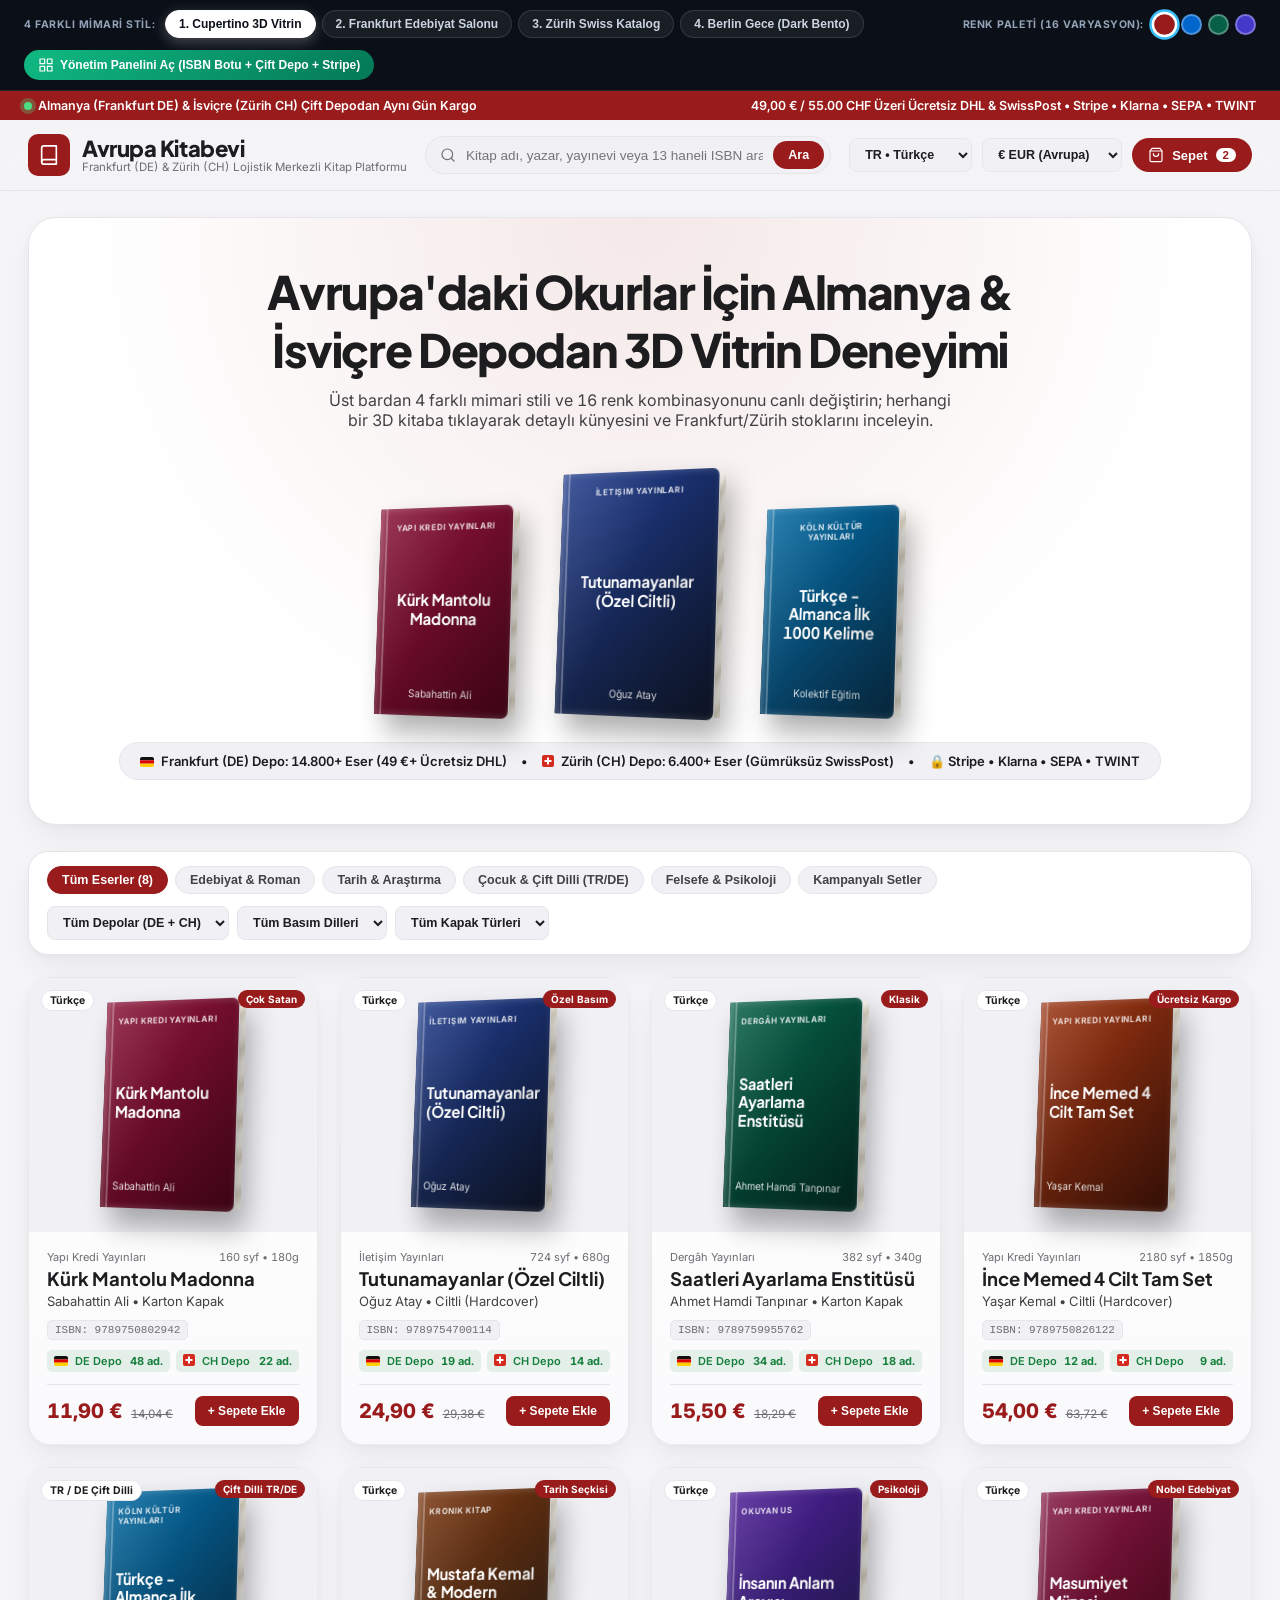
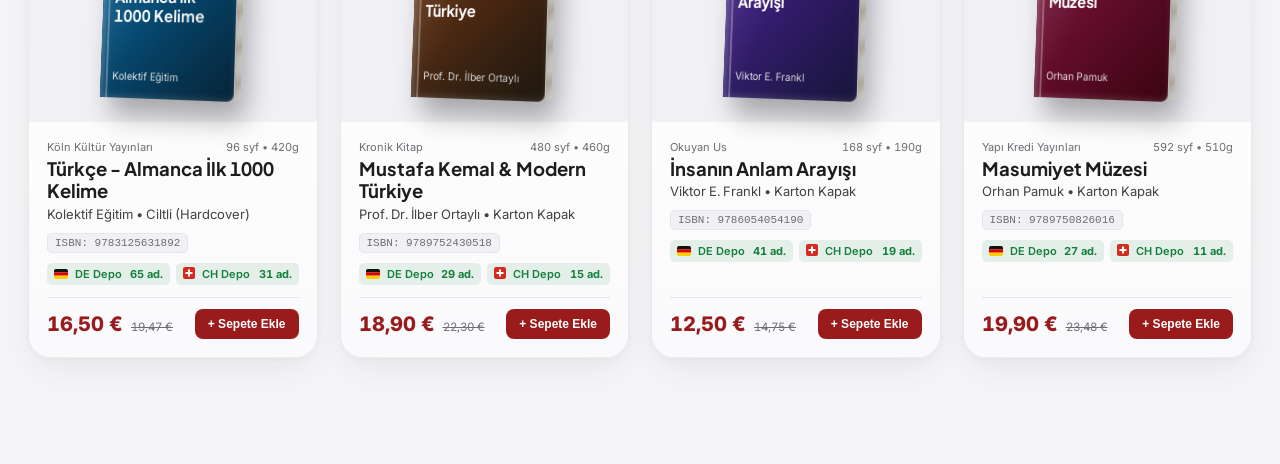
==== commit 5dcbda2c: "feat(avrupa-kitap): v4.0 impeccable craft-floor + 4 architectural catalog grids + hyperframes 3D flo" ====
--- a/avrupa-kitap/index.html
+++ b/avrupa-kitap/index.html
@@ -343,6 +343,109 @@
     .adm-card { background: var(--surface); border: 1px solid var(--border); border-radius: var(--radius); padding: 22px; margin-bottom: 18px; box-shadow: var(--shadow); }
     .adm-table { width: 100%; border-collapse: collapse; font-size: 13px; margin-top: 10px; }
     .adm-table th, .adm-table td { padding: 9px 11px; border-bottom: 1px solid var(--border); text-align: left; }
+
+    /* IMPECCABLE CRAFT-FLOOR & HYPERFRAMES 3D CHOREOGRAPHY */
+    ::selection { background: var(--primary); color: #FFFFFF; }
+    ::-webkit-scrollbar { width: 10px; height: 10px; }
+    ::-webkit-scrollbar-track { background: var(--bg); }
+    ::-webkit-scrollbar-thumb { background: var(--border); border-radius: 999px; border: 2px solid var(--bg); }
+    ::-webkit-scrollbar-thumb:hover { background: var(--muted); }
+    :focus-visible { outline: 2px solid var(--primary); outline-offset: 2px; }
+    .p-now, .p-old, .isbn-pill, .de-ch-pill strong, .cart-cnt, #wTxt, #subTxt, #shpTxt, #totTxt {
+      font-variant-numeric: tabular-nums;
+    }
+
+    @keyframes hfFloatBook {
+      0%, 100% { transform: rotateY(-22deg) rotateX(6deg) translateY(0px); }
+      50% { transform: rotateY(-16deg) rotateX(9deg) translateY(-7px); }
+    }
+    @keyframes hfPageGlow {
+      0%, 100% { opacity: 0.45; transform: scale(1); }
+      50% { opacity: 0.8; transform: scale(1.06); }
+    }
+    .hero-apple .book-3d, .hero-salon .book-3d, .hero-bento .book-3d {
+      animation: hfFloatBook 6.5s cubic-bezier(0.37, 0, 0.63, 1) infinite;
+    }
+    .hero-apple .book-3d:hover, .hero-salon .book-3d:hover, .hero-bento .book-3d:hover {
+      animation-play-state: paused;
+    }
+
+    /* 4 DISTINCT ARCHITECTURAL CATALOG GRIDS */
+    /* World 1 (Apple Cupertino): Spatial Gallery Cards with Floating Glass Shelf */
+    html[data-theme="apple"] .book-grid {
+      grid-template-columns: repeat(auto-fill, minmax(265px, 1fr));
+      gap: 24px;
+    }
+    html[data-theme="apple"] .book-card {
+      border-radius: 22px;
+      border: 1px solid rgba(0,0,0,0.07);
+      background: linear-gradient(180deg, #FFFFFF 0%, #FAFAFC 100%);
+    }
+
+    /* World 2 (Frankfurt Salon): Wide Horizontal Literary Salon Ledger Cards */
+    html[data-theme="salon"] .book-grid {
+      grid-template-columns: repeat(auto-fill, minmax(460px, 1fr));
+      gap: 22px;
+    }
+    html[data-theme="salon"] .book-card {
+      flex-direction: row;
+      align-items: stretch;
+      border-radius: 12px;
+      border: 1px solid #DFD5C4;
+      background: #FFFDF9;
+    }
+    html[data-theme="salon"] .card-3d-wrap {
+      width: 195px;
+      min-width: 195px;
+      height: auto;
+      border-bottom: none;
+      border-right: 1px solid #DFD5C4;
+      background: radial-gradient(circle at center, #FDFBF7 0%, #F2ECE1 100%);
+    }
+
+    /* World 3 (Zürich Swiss Grid): Exposed 1px Architectural Hairline Matrix */
+    html[data-theme="swiss"] .book-grid {
+      grid-template-columns: repeat(auto-fill, minmax(290px, 1fr));
+      gap: 0;
+      border-top: 1px solid #18181B;
+      border-left: 1px solid #18181B;
+    }
+    html[data-theme="swiss"] .book-card {
+      border-radius: 0;
+      border: none;
+      border-right: 1px solid #18181B;
+      border-bottom: 1px solid #18181B;
+      box-shadow: none !important;
+      transform: none !important;
+    }
+    html[data-theme="swiss"] .book-card:hover {
+      background: #FAFAFA;
+    }
+
+    /* World 4 (Berlin Gece Bento): Asymmetric Spotlight & Obsidian Velvet Vault */
+    html[data-theme="bento"] .book-grid {
+      grid-template-columns: repeat(auto-fill, minmax(280px, 1fr));
+      gap: 18px;
+    }
+    html[data-theme="bento"] .book-card:nth-child(4n+1) {
+      grid-column: span 2;
+      flex-direction: row;
+    }
+    html[data-theme="bento"] .book-card:nth-child(4n+1) .card-3d-wrap {
+      width: 230px;
+      min-width: 230px;
+      height: auto;
+      border-bottom: none;
+      border-right: 1px solid var(--border);
+    }
+    @media (max-width: 760px) {
+      html[data-theme="salon"] .book-grid { grid-template-columns: 1fr; }
+      html[data-theme="salon"] .book-card,
+      html[data-theme="bento"] .book-card:nth-child(4n+1) { flex-direction: column; grid-column: span 1; }
+      html[data-theme="salon"] .card-3d-wrap,
+      html[data-theme="bento"] .book-card:nth-child(4n+1) .card-3d-wrap { width: 100%; height: 250px; border-right: none; border-bottom: 1px solid var(--border); }
+    }
+
   </style>
 </head>
 <body>
@@ -435,8 +538,8 @@
       <div style="display:flex; gap:8px; flex-wrap:wrap; align-items:center;">
         <select class="sel-pill" id="whSel" onchange="renderBooks()">
           <option value="all">Tüm Depolar (DE + CH)</option>
-          <option value="DE">🇩🇪 Frankfurt (DE) Stokta</option>
-          <option value="CH">🇨🇭 Zürih (CH) Stokta</option>
+          <option value="DE"><svg width="14" height="10" viewBox="0 0 14 10" style="vertical-align:-1px;border-radius:2px;margin-right:4px"><rect width="14" height="3.33" fill="#111"/><rect y="3.33" width="14" height="3.33" fill="#DD0000"/><rect y="6.66" width="14" height="3.34" fill="#FFCE00"/></svg> Frankfurt (DE) Stokta</option>
+          <option value="CH"><svg width="12" height="12" viewBox="0 0 12 12" style="vertical-align:-1px;border-radius:2px;margin-right:4px"><rect width="12" height="12" fill="#D52B1E"/><rect x="5" y="2.5" width="2" height="7" fill="#FFF"/><rect x="2.5" y="5" width="7" height="2" fill="#FFF"/></svg> Zürih (CH) Stokta</option>
         </select>
         <select class="sel-pill" id="langSel" onchange="renderBooks()">
           <option value="all">Tüm Basım Dilleri</option>
@@ -479,8 +582,8 @@
       <table class="adm-table">
         <thead><tr><th>Bölge</th><th>Çıkış Deposu</th><th>Taşıyıcı</th><th>0-2 kg</th><th>2-5 kg</th><th>Ücretsiz Kargo Baremi</th></tr></thead>
         <tbody>
-          <tr><td>🇩🇪 Almanya İçi</td><td>Frankfurt (DE)</td><td>DHL Paket</td><td>4,90 €</td><td>6,50 €</td><td><strong>49,00 €+</strong></td></tr>
-          <tr><td>🇨🇭 İsviçre İçi (Gümrüksüz)</td><td>Zürih (CH)</td><td>SwissPost Priority</td><td>6.90 CHF</td><td>8.90 CHF</td><td><strong>55.00 CHF+</strong></td></tr>
+          <tr><td><svg width="14" height="10" viewBox="0 0 14 10" style="vertical-align:-1px;border-radius:2px;margin-right:4px"><rect width="14" height="3.33" fill="#111"/><rect y="3.33" width="14" height="3.33" fill="#DD0000"/><rect y="6.66" width="14" height="3.34" fill="#FFCE00"/></svg> Almanya İçi</td><td>Frankfurt (DE)</td><td>DHL Paket</td><td>4,90 €</td><td>6,50 €</td><td><strong>49,00 €+</strong></td></tr>
+          <tr><td><svg width="12" height="12" viewBox="0 0 12 12" style="vertical-align:-1px;border-radius:2px;margin-right:4px"><rect width="12" height="12" fill="#D52B1E"/><rect x="5" y="2.5" width="2" height="7" fill="#FFF"/><rect x="2.5" y="5" width="7" height="2" fill="#FFF"/></svg> İsviçre İçi (Gümrüksüz)</td><td>Zürih (CH)</td><td>SwissPost Priority</td><td>6.90 CHF</td><td>8.90 CHF</td><td><strong>55.00 CHF+</strong></td></tr>
           <tr><td>🇦🇹 🇳🇱 🇫🇷 🇧🇪 AB Ülkeleri</td><td>Frankfurt (DE)</td><td>DHL / DPD Euro</td><td>7,90 €</td><td>10,90 €</td><td><strong>69,00 €+</strong></td></tr>
         </tbody>
       </table>
@@ -504,8 +607,8 @@
         <div style="margin-top:14px;">
           <label style="font-size:12px;font-weight:700;">Teslimat Ülkesi (Otomatik Depo & Ağırlık Kuralı):</label>
           <select class="inp" style="margin-top:6px;" id="countrySel" onchange="refreshCart()">
-            <option value="DE">🇩🇪 Almanya (Frankfurt Depo — DHL 4,90 € / 49 €+ Ücretsiz)</option>
-            <option value="CH">🇨🇭 İsviçre (Zürih Depo Gümrüksüz — SwissPost 6.90 CHF / 55 CHF+ Ücretsiz)</option>
+            <option value="DE"><svg width="14" height="10" viewBox="0 0 14 10" style="vertical-align:-1px;border-radius:2px;margin-right:4px"><rect width="14" height="3.33" fill="#111"/><rect y="3.33" width="14" height="3.33" fill="#DD0000"/><rect y="6.66" width="14" height="3.34" fill="#FFCE00"/></svg> Almanya (Frankfurt Depo — DHL 4,90 € / 49 €+ Ücretsiz)</option>
+            <option value="CH"><svg width="12" height="12" viewBox="0 0 12 12" style="vertical-align:-1px;border-radius:2px;margin-right:4px"><rect width="12" height="12" fill="#D52B1E"/><rect x="5" y="2.5" width="2" height="7" fill="#FFF"/><rect x="2.5" y="5" width="7" height="2" fill="#FFF"/></svg> İsviçre (Zürih Depo Gümrüksüz — SwissPost 6.90 CHF / 55 CHF+ Ücretsiz)</option>
             <option value="EU">🇦🇹 🇳🇱 🇫🇷 🇧🇪 Avusturya / Hollanda / Fransa / Belçika (DHL Euro 7,90 €)</option>
           </select>
         </div>
@@ -581,9 +684,9 @@
               ${book3dHtml(BOOKS[4], 'floating delay-2')}
             </div>
             <div class="apple-wh-strip">
-              <span>🇩🇪 Frankfurt (DE) Depo: 14.800+ Eser (49 €+ Ücretsiz DHL)</span>
+              <span><svg width="14" height="10" viewBox="0 0 14 10" style="vertical-align:-1px;border-radius:2px;margin-right:4px"><rect width="14" height="3.33" fill="#111"/><rect y="3.33" width="14" height="3.33" fill="#DD0000"/><rect y="6.66" width="14" height="3.34" fill="#FFCE00"/></svg> Frankfurt (DE) Depo: 14.800+ Eser (49 €+ Ücretsiz DHL)</span>
               <span>•</span>
-              <span>🇨🇭 Zürih (CH) Depo: 6.400+ Eser (Gümrüksüz SwissPost)</span>
+              <span><svg width="12" height="12" viewBox="0 0 12 12" style="vertical-align:-1px;border-radius:2px;margin-right:4px"><rect width="12" height="12" fill="#D52B1E"/><rect x="5" y="2.5" width="2" height="7" fill="#FFF"/><rect x="2.5" y="5" width="7" height="2" fill="#FFF"/></svg> Zürih (CH) Depo: 6.400+ Eser (Gümrüksüz SwissPost)</span>
               <span>•</span>
               <span>🔒 Stripe • Klarna • SEPA • TWINT</span>
             </div>
@@ -597,8 +700,8 @@
               <h1>Klasik Kitabevi Sıcaklığı, Modern Avrupa Lojistiğiyle Buluştu</h1>
               <p style="color:var(--text-2);font-size:15.5px;margin-bottom:18px;">Yatay editoryal kart dizilimi, ciltli özel basım koleksiyonları ve hem Almanya hem İsviçre depolarından gümrüksüz teslimat avantajı.</p>
               <div style="display:flex;gap:12px;flex-wrap:wrap;">
-                <span class="isbn-pill">🇩🇪 Frankfurt DHL: 1-3 İş Günü</span>
-                <span class="isbn-pill">🇨🇭 Zürih SwissPost: Gümrüksüz CHF</span>
+                <span class="isbn-pill"><svg width="14" height="10" viewBox="0 0 14 10" style="vertical-align:-1px;border-radius:2px;margin-right:4px"><rect width="14" height="3.33" fill="#111"/><rect y="3.33" width="14" height="3.33" fill="#DD0000"/><rect y="6.66" width="14" height="3.34" fill="#FFCE00"/></svg> Frankfurt DHL: 1-3 İş Günü</span>
+                <span class="isbn-pill"><svg width="12" height="12" viewBox="0 0 12 12" style="vertical-align:-1px;border-radius:2px;margin-right:4px"><rect width="12" height="12" fill="#D52B1E"/><rect x="5" y="2.5" width="2" height="7" fill="#FFF"/><rect x="2.5" y="5" width="7" height="2" fill="#FFF"/></svg> Zürih SwissPost: Gümrüksüz CHF</span>
               </div>
             </div>
             <div class="kinfolk-pedestal">
@@ -614,8 +717,8 @@
               <h1 style="font-family:var(--font-head);font-size:32px;margin-bottom:8px;">Zürih & Frankfurt Çift Depo Lojistik Katalog Sistemi</h1>
               <p style="color:var(--text-2);font-size:14.5px;margin-bottom:16px;">ISBN-13, yazar, yayınevi, basım dili ve depo stok durumuna göre milisaniyelik filtreleme ve ülke/ağırlık bazlı otomatik kargo hesaplama.</p>
               <div class="swiss-metrics">
-                <div class="swiss-box"><strong>14.850+</strong><span>🇩🇪 Frankfurt DE Stok</span></div>
-                <div class="swiss-box"><strong>6.420+</strong><span>🇨🇭 Zürih CH Stok</span></div>
+                <div class="swiss-box"><strong>14.850+</strong><span><svg width="14" height="10" viewBox="0 0 14 10" style="vertical-align:-1px;border-radius:2px;margin-right:4px"><rect width="14" height="3.33" fill="#111"/><rect y="3.33" width="14" height="3.33" fill="#DD0000"/><rect y="6.66" width="14" height="3.34" fill="#FFCE00"/></svg> Frankfurt DE Stok</span></div>
+                <div class="swiss-box"><strong>6.420+</strong><span><svg width="12" height="12" viewBox="0 0 12 12" style="vertical-align:-1px;border-radius:2px;margin-right:4px"><rect width="12" height="12" fill="#D52B1E"/><rect x="5" y="2.5" width="2" height="7" fill="#FFF"/><rect x="2.5" y="5" width="7" height="2" fill="#FFF"/></svg> Zürih CH Stok</span></div>
                 <div class="swiss-box"><strong>%0 Gümrük</strong><span>AB & İsviçre İçi Sevk</span></div>
               </div>
             </div>
@@ -640,14 +743,14 @@
             <div class="bento-side">
               <div class="bento-tile">
                 <div style="display:flex;justify-content:space-between;align-items:center;">
-                  <strong>🇩🇪 Frankfurt (DE) Lojistik Üssü</strong>
+                  <strong><svg width="14" height="10" viewBox="0 0 14 10" style="vertical-align:-1px;border-radius:2px;margin-right:4px"><rect width="14" height="3.33" fill="#111"/><rect y="3.33" width="14" height="3.33" fill="#DD0000"/><rect y="6.66" width="14" height="3.34" fill="#FFCE00"/></svg> Frankfurt (DE) Lojistik Üssü</strong>
                   <span class="wh-status" style="color:var(--ok)">DHL Aktif</span>
                 </div>
                 <p style="font-size:13px;color:var(--muted);">Almanya, Avusturya, Hollanda, Fransa ve Belçika'ya 49,00 € üzeri ücretsiz kargo.</p>
               </div>
               <div class="bento-tile">
                 <div style="display:flex;justify-content:space-between;align-items:center;">
-                  <strong>🇨🇭 Zürih (CH) Gümrüksüz Depo</strong>
+                  <strong><svg width="12" height="12" viewBox="0 0 12 12" style="vertical-align:-1px;border-radius:2px;margin-right:4px"><rect width="12" height="12" fill="#D52B1E"/><rect x="5" y="2.5" width="2" height="7" fill="#FFF"/><rect x="2.5" y="5" width="7" height="2" fill="#FFF"/></svg> Zürih (CH) Gümrüksüz Depo</strong>
                   <span class="wh-status" style="color:var(--ok)">SwissPost Aktif</span>
                 </div>
                 <p style="font-size:13px;color:var(--muted);">İsviçre içi siparişlerde CHF para birimi, TWINT ödeme ve 55.00 CHF üzeri ücretsiz kargo.</p>
@@ -726,8 +829,8 @@
               <div class="b-author">${b.author} • ${b.cover}</div>
               <span class="isbn-pill">ISBN: ${b.isbn}</span>
               <div class="de-ch-row">
-                <div class="de-ch-pill"><span>🇩🇪 DE Depo</span><strong>${b.deStock} ad.</strong></div>
-                <div class="de-ch-pill"><span>🇨🇭 CH Depo</span><strong>${b.chStock} ad.</strong></div>
+                <div class="de-ch-pill"><span><svg width="14" height="10" viewBox="0 0 14 10" style="vertical-align:-1px;border-radius:2px;margin-right:4px"><rect width="14" height="3.33" fill="#111"/><rect y="3.33" width="14" height="3.33" fill="#DD0000"/><rect y="6.66" width="14" height="3.34" fill="#FFCE00"/></svg> DE Depo</span><strong>${b.deStock} ad.</strong></div>
+                <div class="de-ch-pill"><span><svg width="12" height="12" viewBox="0 0 12 12" style="vertical-align:-1px;border-radius:2px;margin-right:4px"><rect width="12" height="12" fill="#D52B1E"/><rect x="5" y="2.5" width="2" height="7" fill="#FFF"/><rect x="2.5" y="5" width="7" height="2" fill="#FFF"/></svg> CH Depo</span><strong>${b.chStock} ad.</strong></div>
               </div>
             </div>
             <div class="card-bot">
@@ -762,8 +865,8 @@
             <div class="inp"><strong>Kapak:</strong> ${b.cover}</div>
             <div class="inp"><strong>Sayfa & Ağırlık:</strong> ${b.pages} syf • ${b.weight}g</div>
             <div class="inp"><strong>Baskı Yılı:</strong> ${b.year}</div>
-            <div class="inp"><strong>🇩🇪 Frankfurt Stok:</strong> ${b.deStock} Adet</div>
-            <div class="inp"><strong>🇨🇭 Zürih Stok:</strong> ${b.chStock} Adet</div>
+            <div class="inp"><strong><svg width="14" height="10" viewBox="0 0 14 10" style="vertical-align:-1px;border-radius:2px;margin-right:4px"><rect width="14" height="3.33" fill="#111"/><rect y="3.33" width="14" height="3.33" fill="#DD0000"/><rect y="6.66" width="14" height="3.34" fill="#FFCE00"/></svg> Frankfurt Stok:</strong> ${b.deStock} Adet</div>
+            <div class="inp"><strong><svg width="12" height="12" viewBox="0 0 12 12" style="vertical-align:-1px;border-radius:2px;margin-right:4px"><rect width="12" height="12" fill="#D52B1E"/><rect x="5" y="2.5" width="2" height="7" fill="#FFF"/><rect x="2.5" y="5" width="7" height="2" fill="#FFF"/></svg> Zürih Stok:</strong> ${b.chStock} Adet</div>
           </div>
           <div style="display:flex;justify-content:space-between;align-items:center;padding-top:12px;border-top:1px solid var(--border);">
             <span class="p-now" style="font-size:24px;">${fmt(b.eur, b.chf)}</span>
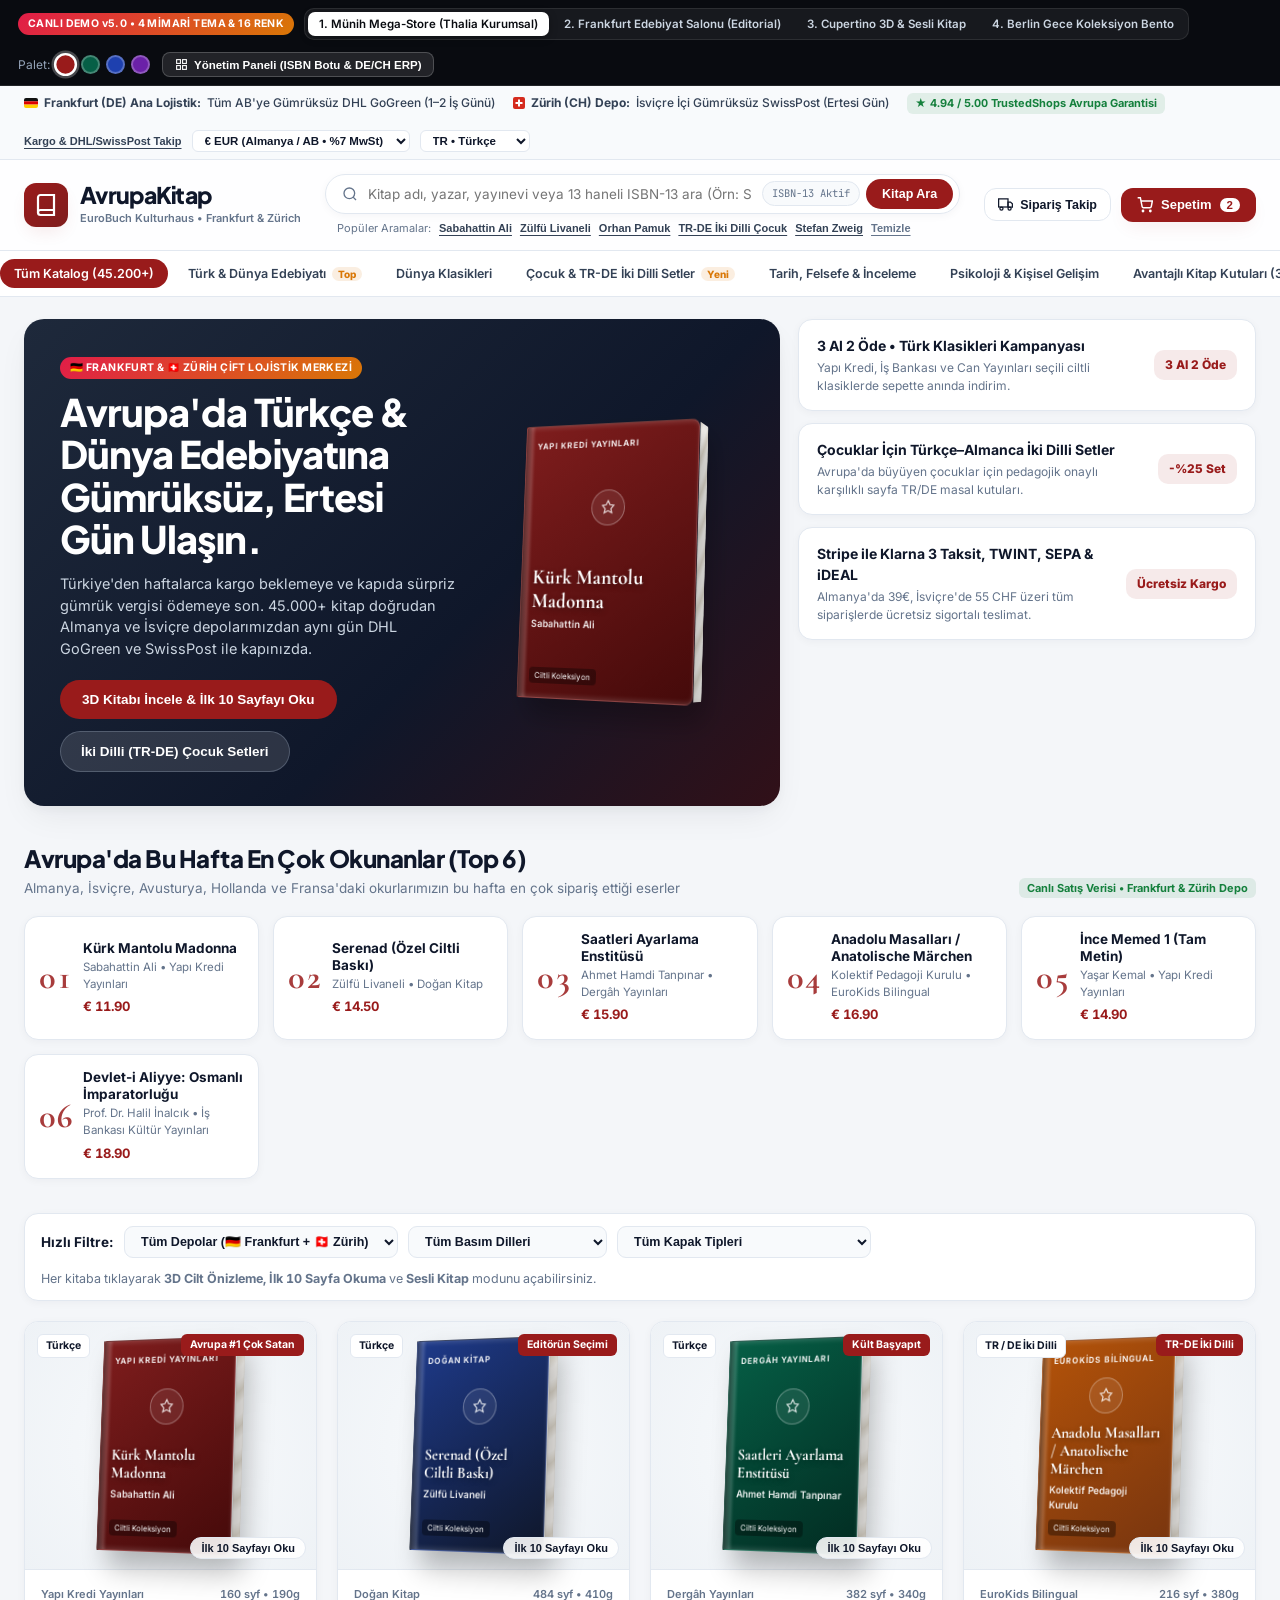
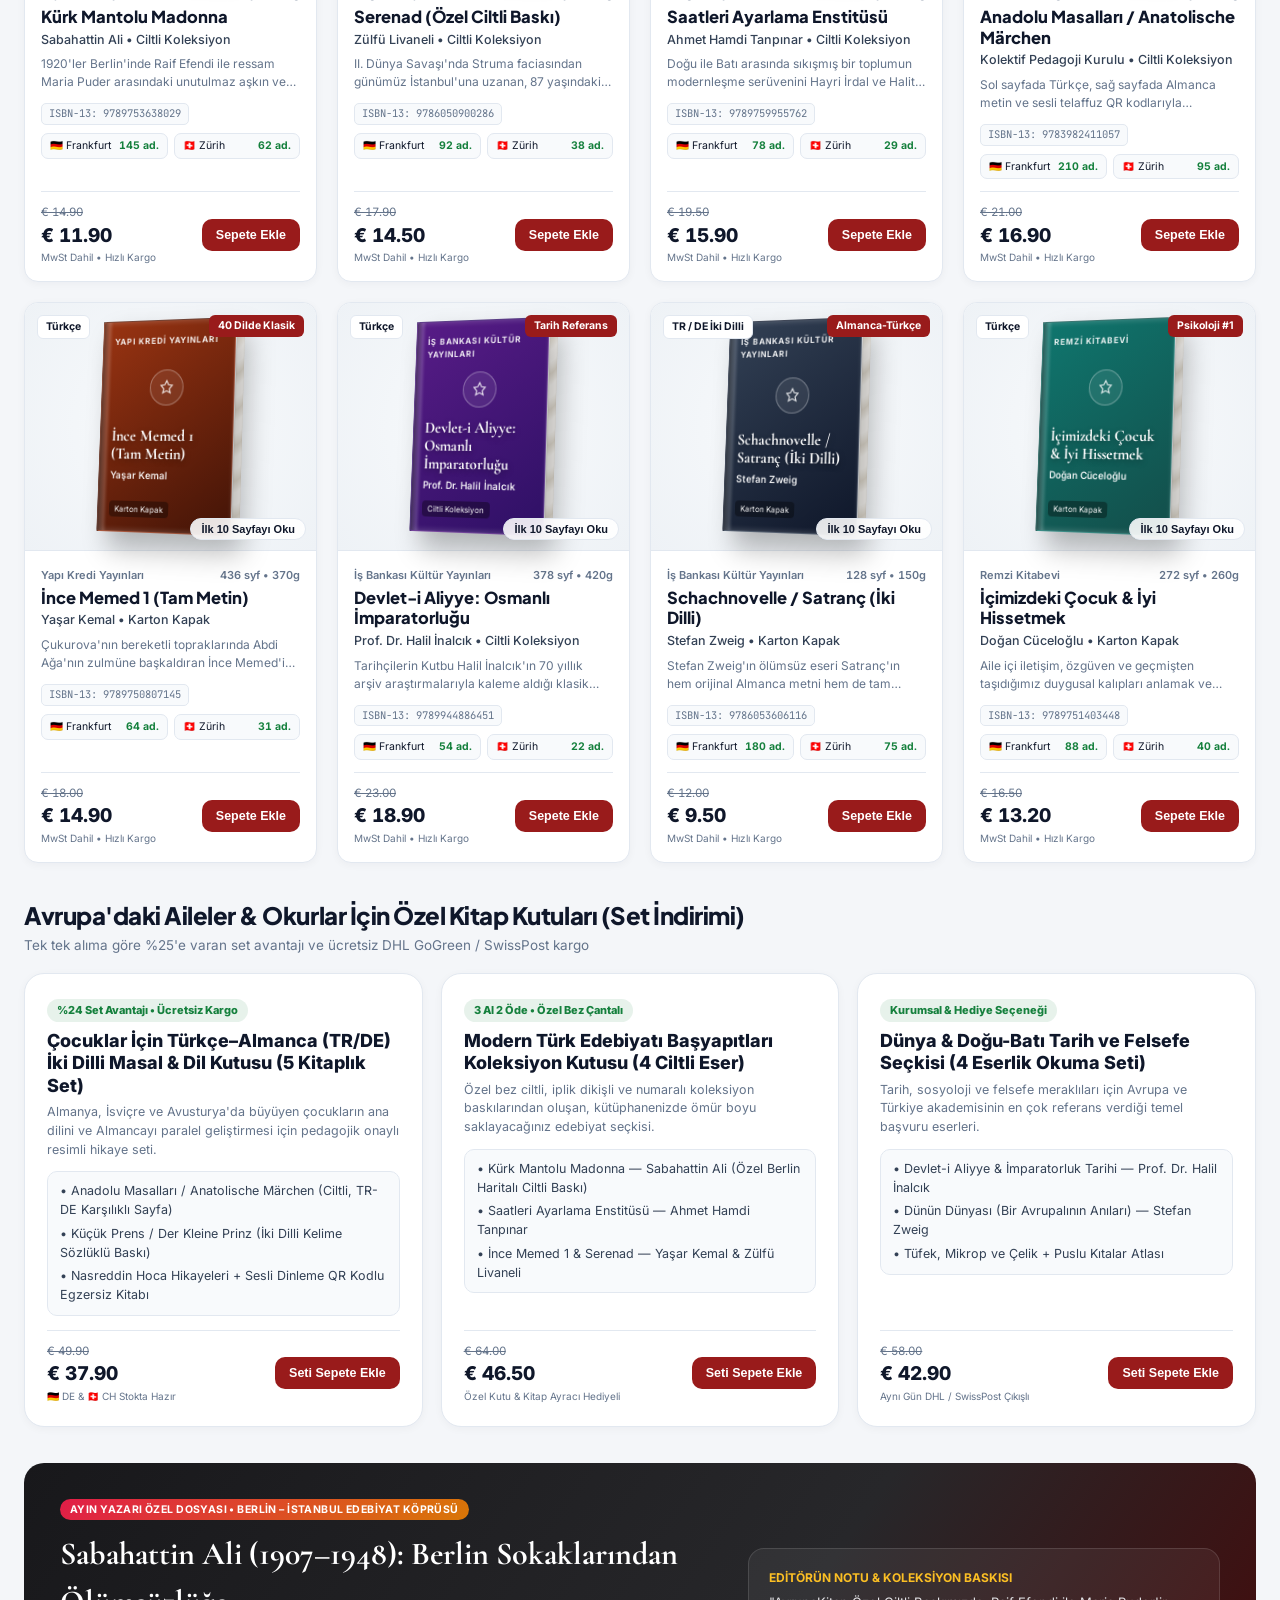
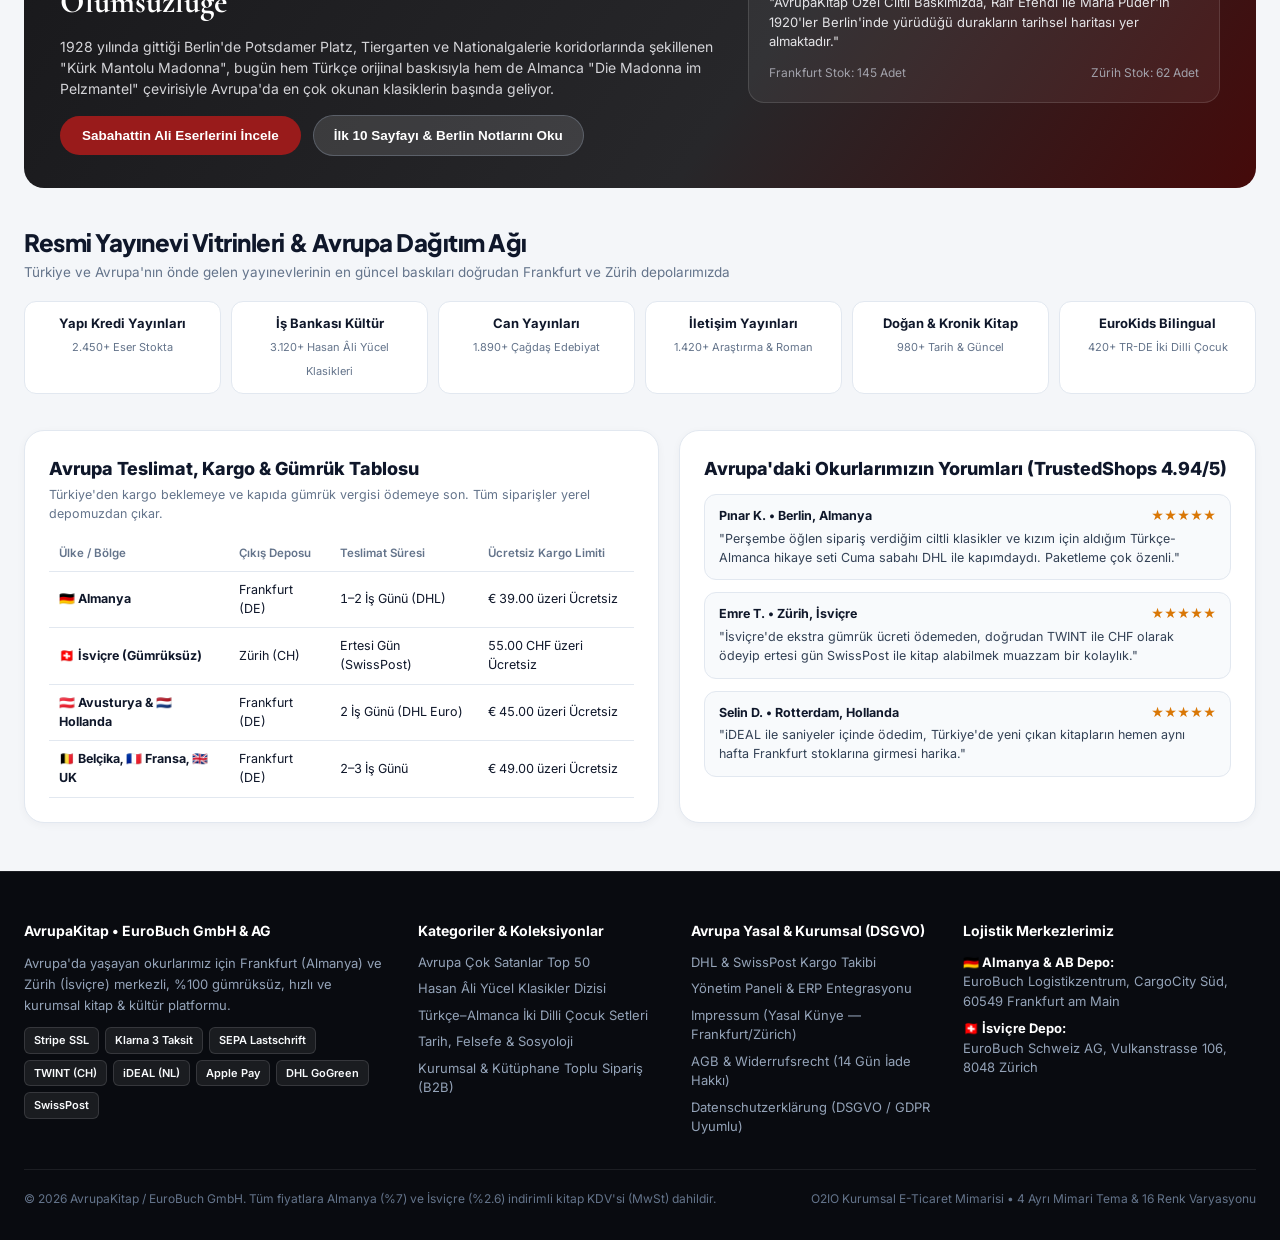
==== commit 34ce260f: "feat(avrupa-kitap): v5.0 enterprise Thalia/Waterstones/D&R bookstore showcase with 4 worlds, Top 6, " ====
--- a/avrupa-kitap/index.html
+++ b/avrupa-kitap/index.html
@@ -1,802 +1,2146 @@
 <!DOCTYPE html>
-<html lang="tr" data-theme="apple" data-palette="crimson">
+<html lang="tr" data-theme="munich" data-palette="crimson">
 <head>
   <meta charset="UTF-8" />
   <meta name="viewport" content="width=device-width, initial-scale=1.0" />
-  <title>AvrupaKitap — 4 Ayrı Mimari Tema & 3D Kitap Vitrin Sistemi (TR/DE/EN • EUR/CHF • DE & CH Çift Depo)</title>
+  <title>EuroBuch & AvrupaKitap — Avrupa'nın Kurumsal Türkçe & Dünya Edebiyatı Kültür Mağazası (Frankfurt DE & Zürih CH)</title>
   <link rel="preconnect" href="https://fonts.googleapis.com">
   <link rel="preconnect" href="https://fonts.gstatic.com" crossorigin>
-  <link href="https://fonts.googleapis.com/css2?family=Cormorant+Garamond:ital,wght@0,600;0,700;1,600&family=Inter:wght@400;500;600;700&family=Plus+Jakarta+Sans:wght@500;600;700;800&family=Space+Grotesk:wght@500;600;700&display=swap" rel="stylesheet">
+  <link href="https://fonts.googleapis.com/css2?family=Cormorant+Garamond:ital,wght@0,600;0,700;1,600&family=Inter:wght@400;500;600;700&family=JetBrains+Mono:wght@500;600&family=Plus+Jakarta+Sans:wght@500;600;700;800&display=swap" rel="stylesheet">
   <style>
     :root {
+      --bg: #F4F6F9;
+      --surface: #FFFFFF;
+      --surface-2: #F8FAFC;
+      --surface-3: #EEF2F6;
+      --glass: rgba(255, 255, 255, 0.88);
+      --text: #0F172A;
+      --text-2: #334155;
+      --muted: #64748B;
+      --border: #E2E8F0;
+      --primary: #991B1B;
+      --primary-hover: #7F1D1D;
+      --primary-soft: rgba(153, 27, 27, 0.09);
+      --accent: #D97706;
+      --accent-soft: rgba(217, 119, 6, 0.12);
+      --ok: #15803D;
+      --ok-soft: rgba(21, 128, 61, 0.1);
+      --radius: 14px;
+      --radius-lg: 22px;
+      --shadow-sm: 0 2px 8px rgba(15, 23, 42, 0.04);
+      --shadow: 0 14px 34px -8px rgba(15, 23, 42, 0.08), 0 4px 10px rgba(15, 23, 42, 0.03);
+      --shadow-lg: 0 24px 48px -12px rgba(15, 23, 42, 0.14);
+      --font-head: 'Plus Jakarta Sans', -apple-system, BlinkMacSystemFont, sans-serif;
+      --font-body: 'Inter', -apple-system, BlinkMacSystemFont, sans-serif;
+      --font-serif: 'Cormorant Garamond', Georgia, serif;
+      --font-mono: 'JetBrains Mono', monospace;
+      --ease: cubic-bezier(0.16, 1, 0.3, 1);
+    }
+
+    /* 4 NAMED COLOR PALETTES (16 VARIATIONS ACROSS 4 WORLDS) */
+    html[data-palette="crimson"] { --primary: #991B1B; --primary-hover: #7F1D1D; --primary-soft: rgba(153, 27, 27, 0.09); --accent: #D97706; }
+    html[data-palette="emerald"] { --primary: #065F46; --primary-hover: #064E3B; --primary-soft: rgba(6, 95, 70, 0.09); --accent: #B45309; }
+    html[data-palette="cobalt"]  { --primary: #1E40AF; --primary-hover: #1E3A8A; --primary-soft: rgba(30, 64, 175, 0.09); --accent: #0284C7; }
+    html[data-palette="plum"]    { --primary: #6B21A8; --primary-hover: #581C87; --primary-soft: rgba(107, 33, 168, 0.09); --accent: #C026D3; }
+
+    /* WORLD 1: MÜNİH KURUMSAL MEGA-STORE (Thalia.de & Hugendubel Benchmark) */
+    html[data-theme="munich"] {
+      --bg: #F4F6F9;
+      --surface: #FFFFFF;
+      --surface-2: #F8FAFC;
+      --surface-3: #EEF2F6;
+      --text: #0F172A;
+      --text-2: #334155;
+      --muted: #64748B;
+      --border: #E2E8F0;
+      --radius: 14px;
+      --radius-lg: 20px;
+    }
+
+    /* WORLD 2: FRANKFURT EDEBİYAT SALONU (Waterstones & Stripe Editorial Luxury) */
+    html[data-theme="salon"] {
+      --bg: #FAF6EE;
+      --surface: #FFFDF9;
+      --surface-2: #F4EFE4;
+      --surface-3: #EBE3D3;
+      --glass: rgba(255, 253, 249, 0.92);
+      --text: #1C1917;
+      --text-2: #44403C;
+      --muted: #78716C;
+      --border: #E2D9C8;
+      --radius: 10px;
+      --radius-lg: 16px;
+      --font-head: 'Cormorant Garamond', Georgia, serif;
+    }
+
+    /* WORLD 3: CUPERTINO 3D & SESLİ KİTAP STÜDYOSU (Apple Books Spatial Glass) */
+    html[data-theme="apple"] {
       --bg: #F5F5F7;
       --surface: #FFFFFF;
       --surface-2: #FAFAFC;
-      --glass: rgba(255, 255, 255, 0.84);
+      --surface-3: #ECECEF;
+      --glass: rgba(255, 255, 255, 0.82);
       --text: #1D1D1F;
       --text-2: #424245;
       --muted: #6E6E73;
       --border: #E5E5EA;
-      --primary: #991B1B;
-      --primary-hover: #7F1D1D;
-      --primary-soft: rgba(153, 27, 27, 0.1);
-      --accent: #D97706;
-      --ok: #15803D;
-      --ok-soft: rgba(21, 128, 61, 0.1);
+      --radius: 20px;
+      --radius-lg: 28px;
+    }
+
+    /* WORLD 4: BERLİN KOLEKSİYON & GECE BENTO (Raycast Obsidian & Velvet Book Vault) */
+    html[data-theme="bento"] {
+      --bg: #090B10;
+      --surface: #12151E;
+      --surface-2: #181C28;
+      --surface-3: #1F2433;
+      --glass: rgba(18, 21, 30, 0.88);
+      --text: #F8FAFC;
+      --text-2: #CBD5E1;
+      --muted: #94A3B8;
+      --border: #262C3E;
       --radius: 18px;
-      --radius-lg: 26px;
-      --shadow: 0 14px 34px -6px rgba(29, 29, 31, 0.07), 0 2px 6px rgba(0,0,0,0.03);
-      --font-head: 'Plus Jakarta Sans', -apple-system, sans-serif;
-      --font-body: 'Inter', -apple-system, sans-serif;
-      --ease: cubic-bezier(0.16, 1, 0.3, 1);
-    }
-
-    /* 4 PALETTES */
-    html[data-palette="crimson"] { --primary: #991B1B; --primary-hover: #7F1D1D; --primary-soft: rgba(153, 27, 27, 0.1); --accent: #D97706; }
-    html[data-palette="cupertino"] { --primary: #0066CC; --primary-hover: #004C99; --primary-soft: rgba(0, 102, 204, 0.1); --accent: #0284C7; }
-    html[data-palette="emerald"] { --primary: #065F46; --primary-hover: #064E3B; --primary-soft: rgba(6, 95, 70, 0.1); --accent: #D97706; }
-    html[data-palette="indigo"] { --primary: #3730A3; --primary-hover: #312E81; --primary-soft: rgba(55, 48, 163, 0.1); --accent: #7C3AED; }
-
-    /* 4 DISTINCT ARCHITECTURAL THEMES */
-    html[data-theme="apple"] {
-      --bg: #F5F5F7; --surface: #FFFFFF; --surface-2: #F0F0F5; --glass: rgba(245,245,247,0.82);
-      --text: #1D1D1F; --text-2: #424245; --muted: #6E6E73; --border: #E5E5EA;
-      --radius: 20px; --radius-lg: 28px;
-      --font-head: 'Plus Jakarta Sans', -apple-system, sans-serif;
-    }
-    html[data-theme="kinfolk"] {
-      --bg: #F6F1E7; --surface: #FCF9F2; --surface-2: #EDE5D5; --glass: rgba(246,241,231,0.88);
-      --text: #1E1814; --text-2: #4A3E35; --muted: #786A5E; --border: #DFD5C3;
-      --radius: 6px; --radius-lg: 10px;
-      --font-head: 'Cormorant Garamond', Georgia, serif;
-    }
-    html[data-theme="zurich"] {
-      --bg: #F8FAFC; --surface: #FFFFFF; --surface-2: #EEF2F6; --glass: rgba(255,255,255,0.92);
-      --text: #0F172A; --text-2: #334155; --muted: #64748B; --border: #CBD5E1;
-      --radius: 4px; --radius-lg: 6px;
-      --font-head: 'Space Grotesk', sans-serif;
-    }
-    html[data-theme="obsidian"] {
-      --bg: #090B10; --surface: #121621; --surface-2: #191F2E; --glass: rgba(18,22,33,0.84);
-      --text: #F8FAFC; --text-2: #CBD5E1; --muted: #8B9BB4; --border: #252E42;
-      --radius: 16px; --radius-lg: 22px;
-      --font-head: 'Space Grotesk', sans-serif;
-      --shadow: 0 20px 44px rgba(0,0,0,0.55);
-      --ok: #34D399; --ok-soft: rgba(52,211,153,0.14);
-    }
-    html[data-theme="obsidian"][data-palette="crimson"] { --primary: #F43F5E; --primary-hover: #E11D48; --primary-soft: rgba(244,63,94,0.16); }
-    html[data-theme="obsidian"][data-palette="cupertino"] { --primary: #38BDF8; --primary-hover: #0284C7; --primary-soft: rgba(56,189,248,0.16); }
-    html[data-theme="obsidian"][data-palette="emerald"] { --primary: #10B981; --primary-hover: #059669; --primary-soft: rgba(16,185,129,0.16); }
-    html[data-theme="obsidian"][data-palette="indigo"] { --primary: #818CF8; --primary-hover: #6366F1; --primary-soft: rgba(129,140,248,0.16); }
+      --radius-lg: 24px;
+      --shadow: 0 20px 42px -10px rgba(0, 0, 0, 0.65);
+    }
+    html[data-theme="bento"][data-palette="crimson"] { --primary: #F43F5E; --primary-hover: #E11D48; --primary-soft: rgba(244, 63, 94, 0.15); --accent: #F59E0B; }
+    html[data-theme="bento"][data-palette="emerald"] { --primary: #10B981; --primary-hover: #059669; --primary-soft: rgba(16, 185, 129, 0.15); --accent: #FBBF24; }
+    html[data-theme="bento"][data-palette="cobalt"]  { --primary: #38BDF8; --primary-hover: #0284C7; --primary-soft: rgba(56, 189, 248, 0.15); --accent: #818CF8; }
+    html[data-theme="bento"][data-palette="plum"]    { --primary: #C084FC; --primary-hover: #A855F7; --primary-soft: rgba(192, 132, 252, 0.15); --accent: #F472B6; }
 
     * { box-sizing: border-box; margin: 0; padding: 0; }
-    ::selection { background: var(--primary); color: #FFF; }
-    body {
-      background: var(--bg);
-      color: var(--text);
-      font-family: var(--font-body);
-      font-variant-numeric: tabular-nums;
-      -webkit-font-smoothing: antialiased;
-      transition: background 0.35s var(--ease), color 0.35s var(--ease);
-      padding-bottom: 80px;
-      overflow-x: hidden;
-    }
-    svg.ic { width: 16px; height: 16px; stroke: currentColor; stroke-width: 1.8; fill: none; stroke-linecap: round; stroke-linejoin: round; flex-shrink: 0; }
-
-    /* DIRECTOR BAR */
-    .director-bar {
-      position: sticky; top: 0; z-index: 130;
-      background: #0B0F17; color: #F8FAFC;
-      border-bottom: 1px solid rgba(255,255,255,0.1);
-      padding: 10px 24px;
-      display: flex; align-items: center; justify-content: space-between; gap: 12px; flex-wrap: wrap;
-      font-size: 12px;
-    }
-    .dir-group { display: flex; align-items: center; gap: 6px; flex-wrap: wrap; }
-    .dir-label { color: #94A3B8; font-weight: 700; font-size: 10.5px; text-transform: uppercase; letter-spacing: 0.05em; margin-right: 4px; }
-    .t-btn {
-      background: rgba(255,255,255,0.06); color: #CBD5E1;
-      border: 1px solid rgba(255,255,255,0.12);
-      padding: 6px 13px; border-radius: 99px; font-size: 12px; font-weight: 600;
-      cursor: pointer; transition: all 0.2s var(--ease);
-    }
-    .t-btn:hover { background: rgba(255,255,255,0.15); color: #FFF; }
-    .t-btn.active { background: #FFF; color: #0B0F17; border-color: #FFF; box-shadow: 0 4px 14px rgba(255,255,255,0.25); }
-    .p-dot { width: 21px; height: 21px; border-radius: 50%; border: 2px solid rgba(255,255,255,0.3); cursor: pointer; transition: transform 0.2s; }
-    .p-dot.active { transform: scale(1.22); border-color: #FFF; box-shadow: 0 0 0 2px #38BDF8; }
-    .admin-btn {
-      background: linear-gradient(135deg, #10B981, #047857); color: #FFF; border: none;
-      padding: 7px 14px; border-radius: 99px; font-weight: 700; font-size: 12px;
-      cursor: pointer; display: inline-flex; align-items: center; gap: 6px;
-    }
-
-    /* TOP LOGISTICS BAR */
-    .log-bar {
-      background: var(--primary); color: #FFF; padding: 7px 24px; font-size: 12.5px; font-weight: 600;
-    }
-    .log-inner { max-width: 1380px; margin: 0 auto; display: flex; justify-content: space-between; align-items: center; flex-wrap: wrap; gap: 12px; }
-    .pulse { width: 8px; height: 8px; border-radius: 50%; background: #4ADE80; display: inline-block; margin-right: 6px; box-shadow: 0 0 0 4px rgba(74,222,128,0.28); }
-
-    /* HEADER */
-    .site-head {
-      position: sticky; top: 47px; z-index: 100;
-      background: var(--glass); backdrop-filter: saturate(180%) blur(20px);
-      border-bottom: 1px solid var(--border); padding: 14px 28px;
-    }
-    .head-inner { max-width: 1380px; margin: 0 auto; display: flex; align-items: center; justify-content: space-between; gap: 18px; flex-wrap: wrap; }
-    .brand { display: flex; align-items: center; gap: 12px; text-decoration: none; color: var(--text); }
-    .brand-icon {
-      width: 42px; height: 42px; border-radius: 10px; background: var(--primary); color: #FFF;
-      display: flex; align-items: center; justify-content: center;
-    }
-    .brand-title { font-family: var(--font-head); font-size: 22px; font-weight: 800; letter-spacing: -0.02em; line-height: 1.1; }
-    .brand-sub { font-size: 11.5px; color: var(--muted); }
-    .search-box {
-      flex: 1; max-width: 500px; display: flex; align-items: center;
-      background: var(--surface-2); border: 1px solid var(--border); border-radius: 99px;
-      padding: 4px 6px 4px 14px;
-    }
-    html[data-theme="zurich"] .search-box, html[data-theme="kinfolk"] .search-box { border-radius: var(--radius); }
-    .search-box input { flex: 1; border: none; background: transparent; color: var(--text); font-size: 13.5px; padding: 6px 10px; outline: none; }
-    .search-go { background: var(--primary); color: #FFF; border: none; padding: 7px 15px; border-radius: 99px; font-weight: 600; font-size: 12.5px; cursor: pointer; }
-    html[data-theme="zurich"] .search-go, html[data-theme="kinfolk"] .search-go { border-radius: 4px; }
-    .head-actions { display: flex; align-items: center; gap: 10px; }
-    .sel-pill { background: var(--surface-2); color: var(--text); border: 1px solid var(--border); padding: 8px 11px; border-radius: 8px; font-weight: 600; font-size: 12.5px; cursor: pointer; }
-    .cart-pill {
-      background: var(--primary); color: #FFF; border: none; padding: 9px 16px; border-radius: 99px;
-      font-weight: 700; font-size: 13px; cursor: pointer; display: inline-flex; align-items: center; gap: 8px;
-    }
-    html[data-theme="zurich"] .cart-pill { border-radius: 4px; }
-    .cart-cnt { background: #FFF; color: var(--primary); padding: 1px 7px; border-radius: 99px; font-size: 11.5px; font-weight: 800; }
-
-    /* MAIN WRAP */
-    .wrap { max-width: 1380px; margin: 0 auto; padding: 26px 28px; }
-
-    /* ==========================================================================
-       3D HARDCOVER BOOK ENGINE (REFINED SUBTLE 3D MOTION)
-       ========================================================================== */
-    @keyframes float3d {
-      0%, 100% { transform: rotateY(-22deg) rotateX(5deg) translateY(0px); }
-      50% { transform: rotateY(-16deg) rotateX(2deg) translateY(-7px); }
-    }
-    .stage-3d {
-      perspective: 1100px;
-      display: flex; align-items: center; justify-content: center;
-    }
-    .book-3d {
-      width: 142px; height: 208px;
-      position: relative;
-      transform-style: preserve-3d;
-      transform: rotateY(-22deg) rotateX(5deg);
-      transition: transform 0.5s var(--ease);
-      cursor: pointer;
-    }
-    .book-3d.floating {
-      animation: float3d 5.5s ease-in-out infinite;
-    }
-    .book-3d.floating.delay-1 { animation-delay: -1.8s; }
-    .book-3d.floating.delay-2 { animation-delay: -3.6s; }
-    .book-3d:hover, .book-card:hover .book-3d {
-      animation-play-state: paused;
-      transform: rotateY(-4deg) rotateX(0deg) translateY(-8px) scale(1.05);
-    }
-    .book-3d.lg { width: 168px; height: 244px; }
-    .b-front {
-      position: absolute; inset: 0;
-      border-radius: 2px 7px 7px 2px;
-      padding: 15px 13px; color: #FFF;
-      display: flex; flex-direction: column; justify-content: space-between;
-      transform: translateZ(12px);
-      box-shadow: inset 3px 0 8px rgba(255,255,255,0.25), 12px 16px 28px rgba(0,0,0,0.32);
-      backface-visibility: hidden;
-      overflow: hidden;
-    }
-    .b-front::before {
-      content: ''; position: absolute; left: 6px; top: 0; bottom: 0; width: 1.5px; background: rgba(255,255,255,0.28);
-    }
-    .b-front::after {
-      content: ''; position: absolute; inset: 0;
-      background: linear-gradient(115deg, rgba(255,255,255,0.16) 0%, transparent 45%, rgba(0,0,0,0.22) 100%);
-      pointer-events: none;
-    }
-    .b-spine {
-      position: absolute; top: 0; bottom: 0; left: -12px; width: 24px;
-      transform: rotateY(-90deg); filter: brightness(0.75);
-      border-radius: 2px 0 0 2px;
-      display: flex; align-items: center; justify-content: center;
-      writing-mode: vertical-rl; font-size: 8.5px; color: rgba(255,255,255,0.82); letter-spacing: 0.08em; font-weight: 700;
-    }
-    .b-pages {
-      position: absolute; top: 2px; bottom: 2px; right: -10px; width: 20px;
-      background: repeating-linear-gradient(90deg, #FAF7F0 0px, #FAF7F0 2px, #DFD8C8 2px, #DFD8C8 3px);
-      transform: rotateY(90deg);
-    }
-
-    /* ==========================================================================
-       THEME-SPECIFIC HERO & CATALOG LAYOUTS
-       ========================================================================== */
-    /* 1. APPLE CUPERTINO HERO */
-    .hero-apple {
-      background: radial-gradient(circle at 50% 0%, var(--primary-soft), transparent 65%), var(--surface);
-      border: 1px solid var(--border); border-radius: var(--radius-lg);
-      padding: 44px 36px; text-align: center; box-shadow: var(--shadow); margin-bottom: 26px;
-    }
-    .hero-apple h1 { font-family: var(--font-head); font-size: clamp(30px, 3.6vw, 46px); font-weight: 800; letter-spacing: -0.03em; max-width: 780px; margin: 0 auto 12px; }
-    .hero-apple p { color: var(--text-2); font-size: 16px; max-width: 640px; margin: 0 auto 28px; }
-    .apple-3d-trio {
-      display: flex; justify-content: center; align-items: flex-end; gap: 38px; padding: 14px 0 26px; flex-wrap: wrap;
-    }
-    .apple-wh-strip {
-      display: inline-flex; gap: 14px; flex-wrap: wrap; justify-content: center;
-      background: var(--surface-2); border: 1px solid var(--border); padding: 10px 20px; border-radius: 99px; font-size: 13px; font-weight: 600;
-    }
-
-    /* 2. KINFOLK LITERARY SALON HERO */
-    .hero-kinfolk {
-      background: linear-gradient(135deg, #FCF9F2 0%, #EFE6D4 100%);
-      border: 1px solid var(--border); border-radius: var(--radius-lg);
-      padding: 42px; display: grid; grid-template-columns: 1.2fr 1fr; gap: 36px; align-items: center; margin-bottom: 26px; box-shadow: var(--shadow);
-    }
-    @media (max-width: 900px) { .hero-kinfolk { grid-template-columns: 1fr; } }
-    .kinfolk-quote { font-family: var(--font-head); font-style: italic; font-size: 18px; color: var(--primary); margin-bottom: 10px; }
-    .hero-kinfolk h1 { font-family: var(--font-head); font-size: clamp(34px, 4vw, 52px); line-height: 1.08; margin-bottom: 14px; }
-    .kinfolk-pedestal {
-      background: #E8DEC8; border: 1px solid #D5C7AC; border-radius: 10px; padding: 28px;
-      display: flex; align-items: center; gap: 24px; justify-content: center;
-    }
-
-    /* 3. ZURICH SWISS LOGISTICS HERO */
-    .hero-zurich {
-      background: var(--surface); border: 1px solid var(--border); border-left: 5px solid var(--primary);
-      border-radius: var(--radius-lg); padding: 28px 32px; margin-bottom: 24px;
-      display: grid; grid-template-columns: 1.4fr 1fr; gap: 24px; align-items: center;
-    }
-    @media (max-width: 900px) { .hero-zurich { grid-template-columns: 1fr; } }
-    .swiss-metrics { display: grid; grid-template-columns: repeat(3, 1fr); gap: 10px; }
-    .swiss-box { background: var(--surface-2); border: 1px solid var(--border); padding: 12px; border-radius: 4px; }
-    .swiss-box strong { display: block; font-family: var(--font-head); font-size: 20px; color: var(--primary); }
-    .swiss-box span { font-size: 11.5px; color: var(--muted); }
-
-    /* 4. OBSIDIAN NEO-BENTO HERO */
-    .hero-bento {
-      display: grid; grid-template-columns: 1.35fr 1fr; gap: 18px; margin-bottom: 26px;
-    }
-    @media (max-width: 920px) { .hero-bento { grid-template-columns: 1fr; } }
-    .bento-main {
-      background: radial-gradient(circle at 85% 15%, var(--primary-soft), transparent 55%), var(--surface);
-      border: 1px solid var(--border); border-radius: var(--radius-lg); padding: 34px;
-      display: flex; align-items: center; justify-content: space-between; gap: 24px; box-shadow: var(--shadow);
-    }
-    @media (max-width: 640px) { .bento-main { flex-direction: column; } }
-    .bento-side { display: grid; grid-template-rows: 1fr 1fr; gap: 18px; }
-    .bento-tile {
-      background: var(--surface); border: 1px solid var(--border); border-radius: var(--radius-lg);
-      padding: 20px 24px; display: flex; flex-direction: column; justify-content: space-between; box-shadow: var(--shadow);
-    }
-
-    /* FILTER TOOLBAR */
-    .filter-bar {
-      background: var(--surface); border: 1px solid var(--border); border-radius: var(--radius);
-      padding: 14px 18px; margin-bottom: 22px; box-shadow: var(--shadow);
-      display: flex; flex-wrap: wrap; align-items: center; justify-content: space-between; gap: 12px;
-    }
-    .cat-list { display: flex; gap: 7px; overflow-x: auto; }
-    .cat-btn {
-      background: var(--surface-2); color: var(--text-2); border: 1px solid var(--border);
-      padding: 6px 14px; border-radius: 99px; font-size: 12.5px; font-weight: 600; cursor: pointer; white-space: nowrap;
-    }
-    html[data-theme="zurich"] .cat-btn { border-radius: 4px; }
-    .cat-btn.active { background: var(--primary); color: #FFF; border-color: var(--primary); }
-
-    /* CATALOG LAYOUTS PER THEME */
-    .catalog-grid { display: grid; grid-template-columns: repeat(auto-fill, minmax(275px, 1fr)); gap: 22px; }
-    html[data-theme="kinfolk"] .catalog-grid { grid-template-columns: repeat(auto-fill, minmax(430px, 1fr)); gap: 20px; }
-    @media (max-width: 560px) { html[data-theme="kinfolk"] .catalog-grid { grid-template-columns: 1fr; } }
-    html[data-theme="zurich"] .catalog-grid { grid-template-columns: repeat(auto-fill, minmax(245px, 1fr)); gap: 14px; }
-
-    .book-card {
-      background: var(--surface); border: 1px solid var(--border); border-radius: var(--radius);
-      box-shadow: var(--shadow); overflow: hidden; display: flex; flex-direction: column;
-      transition: transform 0.3s var(--ease), border-color 0.25s;
-    }
-    html[data-theme="kinfolk"] .book-card { flex-direction: row; }
-    @media (max-width: 520px) { html[data-theme="kinfolk"] .book-card { flex-direction: column; } }
-    .book-card:hover { transform: translateY(-5px); border-color: var(--primary); }
-
-    .card-3d-wrap {
-      height: 254px; background: var(--surface-2); position: relative;
-      display: flex; align-items: center; justify-content: center; padding: 18px; cursor: pointer;
-    }
-    html[data-theme="kinfolk"] .card-3d-wrap { width: 190px; height: auto; flex-shrink: 0; }
-    .tag-lang {
-      position: absolute; top: 12px; left: 12px; background: var(--surface); color: var(--text);
-      border: 1px solid var(--border); font-size: 10.5px; font-weight: 700; padding: 3px 8px; border-radius: 99px; z-index: 2;
-    }
-    .tag-badge {
-      position: absolute; top: 12px; right: 12px; background: var(--primary); color: #FFF;
-      font-size: 10px; font-weight: 700; padding: 3px 8px; border-radius: 99px; z-index: 2;
-    }
-
-    .card-info { padding: 18px; display: flex; flex-direction: column; justify-content: space-between; flex: 1; }
-    .pub-line { display: flex; justify-content: space-between; font-size: 11px; color: var(--muted); margin-bottom: 4px; }
-    .b-title { font-family: var(--font-head); font-size: 18.5px; font-weight: 700; line-height: 1.2; margin-bottom: 3px; cursor: pointer; }
-    .b-author { font-size: 13px; color: var(--text-2); margin-bottom: 8px; }
-    .isbn-pill { font-family: monospace; font-size: 11px; color: var(--muted); background: var(--surface-2); border: 1px solid var(--border); padding: 3px 7px; border-radius: 5px; display: inline-block; margin-bottom: 10px; }
-    .de-ch-row { display: grid; grid-template-columns: 1fr 1fr; gap: 6px; margin-bottom: 12px; }
-    .de-ch-pill { font-size: 11px; font-weight: 600; padding: 4px 7px; border-radius: 5px; background: var(--ok-soft); color: var(--ok); display: flex; justify-content: space-between; }
-    .card-bot { padding-top: 11px; border-top: 1px solid var(--border); display: flex; align-items: center; justify-content: space-between; }
-    .p-now { font-size: 20px; font-weight: 800; color: var(--primary); }
-    .p-old { font-size: 11.5px; color: var(--muted); text-decoration: line-through; margin-left: 4px; }
-    .add-btn { background: var(--primary); color: #FFF; border: none; padding: 8px 13px; border-radius: 8px; font-weight: 700; font-size: 12px; cursor: pointer; }
-    html[data-theme="zurich"] .add-btn { border-radius: 4px; }
-
-    /* MODAL & DRAWER */
-    .overlay { position: fixed; inset: 0; background: rgba(9,11,16,0.62); backdrop-filter: blur(5px); z-index: 200; display: none; align-items: center; justify-content: center; padding: 20px; }
-    .overlay.open { display: flex; }
-    .modal-card { background: var(--surface); color: var(--text); border: 1px solid var(--border); border-radius: var(--radius-lg); max-width: 740px; width: 100%; padding: 30px; display: grid; grid-template-columns: 230px 1fr; gap: 26px; box-shadow: 0 25px 55px rgba(0,0,0,0.45); }
-    @media (max-width: 660px) { .modal-card { grid-template-columns: 1fr; } }
-    .drawer-wrap { position: fixed; inset: 0; background: rgba(9,11,16,0.58); backdrop-filter: blur(4px); z-index: 210; display: none; justify-content: flex-end; }
-    .drawer-wrap.open { display: flex; }
-    .drawer-panel { width: 100%; max-width: 470px; background: var(--surface); color: var(--text); height: 100%; display: flex; flex-direction: column; }
-    .inp { width: 100%; padding: 9px 12px; border: 1px solid var(--border); border-radius: 7px; background: var(--surface-2); color: var(--text); font-size: 13px; }
-    #adminSection { display: none; }
-    .adm-card { background: var(--surface); border: 1px solid var(--border); border-radius: var(--radius); padding: 22px; margin-bottom: 18px; box-shadow: var(--shadow); }
-    .adm-table { width: 100%; border-collapse: collapse; font-size: 13px; margin-top: 10px; }
-    .adm-table th, .adm-table td { padding: 9px 11px; border-bottom: 1px solid var(--border); text-align: left; }
-
-    /* IMPECCABLE CRAFT-FLOOR & HYPERFRAMES 3D CHOREOGRAPHY */
     ::selection { background: var(--primary); color: #FFFFFF; }
     ::-webkit-scrollbar { width: 10px; height: 10px; }
     ::-webkit-scrollbar-track { background: var(--bg); }
     ::-webkit-scrollbar-thumb { background: var(--border); border-radius: 999px; border: 2px solid var(--bg); }
     ::-webkit-scrollbar-thumb:hover { background: var(--muted); }
     :focus-visible { outline: 2px solid var(--primary); outline-offset: 2px; }
-    .p-now, .p-old, .isbn-pill, .de-ch-pill strong, .cart-cnt, #wTxt, #subTxt, #shpTxt, #totTxt {
-      font-variant-numeric: tabular-nums;
-    }
-
+
+    body {
+      font-family: var(--font-body);
+      background: var(--bg);
+      color: var(--text);
+      line-height: 1.5;
+      transition: background 0.35s var(--ease), color 0.35s var(--ease);
+      overflow-x: hidden;
+      -webkit-font-smoothing: antialiased;
+    }
+
+    .tabular { font-variant-numeric: tabular-nums; }
+    .container { max-width: 1360px; margin: 0 auto; padding: 0 24px; }
+
+    /* 1. STICKY STUDIO THEME & PALETTE SWITCHER BAR */
+    .studio-bar {
+      position: sticky;
+      top: 0;
+      z-index: 1200;
+      background: #090B10;
+      color: #F8FAFC;
+      border-bottom: 1px solid rgba(255,255,255,0.1);
+      padding: 8px 18px;
+      font-size: 12px;
+    }
+    .studio-inner {
+      max-width: 1360px;
+      margin: 0 auto;
+      display: flex;
+      align-items: center;
+      justify-content: space-between;
+      gap: 12px;
+      flex-wrap: wrap;
+    }
+    .studio-left { display: flex; align-items: center; gap: 10px; flex-wrap: wrap; }
+    .studio-pill {
+      background: linear-gradient(135deg, #E11D48, #D97706);
+      color: #fff;
+      font-weight: 700;
+      padding: 3px 10px;
+      border-radius: 999px;
+      font-size: 10.5px;
+      letter-spacing: 0.04em;
+    }
+    .theme-tabs {
+      display: flex;
+      background: rgba(255,255,255,0.06);
+      padding: 3px;
+      border-radius: 10px;
+      border: 1px solid rgba(255,255,255,0.09);
+      gap: 4px;
+      flex-wrap: wrap;
+    }
+    .t-btn {
+      border: none;
+      background: transparent;
+      color: #CBD5E1;
+      padding: 5px 11px;
+      border-radius: 7px;
+      font-size: 11.5px;
+      font-weight: 600;
+      cursor: pointer;
+      transition: all 0.2s;
+      font-family: inherit;
+    }
+    .t-btn:hover { color: #fff; background: rgba(255,255,255,0.06); }
+    .t-btn.active {
+      background: #FFFFFF;
+      color: #090B10;
+      box-shadow: 0 2px 8px rgba(0,0,0,0.3);
+    }
+    .studio-right { display: flex; align-items: center; gap: 12px; flex-wrap: wrap; }
+    .palette-group { display: flex; align-items: center; gap: 6px; }
+    .p-dot {
+      width: 19px;
+      height: 19px;
+      border-radius: 50%;
+      border: 2px solid rgba(255,255,255,0.25);
+      cursor: pointer;
+      transition: transform 0.2s, border-color 0.2s;
+    }
+    .p-dot.active { transform: scale(1.22); border-color: #fff; box-shadow: 0 0 0 2px rgba(255,255,255,0.25); }
+    .admin-btn-top {
+      background: rgba(255,255,255,0.1);
+      color: #fff;
+      border: 1px solid rgba(255,255,255,0.2);
+      padding: 5px 12px;
+      border-radius: 8px;
+      font-size: 11.5px;
+      font-weight: 600;
+      cursor: pointer;
+      display: inline-flex;
+      align-items: center;
+      gap: 6px;
+      transition: all 0.2s;
+    }
+    .admin-btn-top:hover { background: #fff; color: #090B10; }
+
+    /* 2. CORPORATE LOGISTICS & TRUST RIBBON (Thalia / Exlibris Standard) */
+    .trust-ribbon {
+      background: var(--surface-2);
+      border-bottom: 1px solid var(--border);
+      font-size: 12px;
+      color: var(--text-2);
+      padding: 7px 0;
+    }
+    .trust-inner {
+      display: flex;
+      align-items: center;
+      justify-content: space-between;
+      gap: 16px;
+      flex-wrap: wrap;
+    }
+    .trust-items { display: flex; align-items: center; gap: 18px; flex-wrap: wrap; }
+    .trust-item { display: inline-flex; align-items: center; gap: 6px; font-weight: 500; }
+    .trust-badge-ok {
+      background: var(--ok-soft);
+      color: var(--ok);
+      font-weight: 700;
+      padding: 2px 8px;
+      border-radius: 6px;
+      font-size: 11px;
+    }
+    .trust-Controls { display: flex; align-items: center; gap: 10px; }
+    .mini-select {
+      background: var(--surface);
+      color: var(--text);
+      border: 1px solid var(--border);
+      padding: 3px 8px;
+      border-radius: 6px;
+      font-size: 11.5px;
+      font-weight: 600;
+      cursor: pointer;
+    }
+
+    /* 3. ENTERPRISE MEGA-HEADER */
+    .site-header {
+      background: var(--glass);
+      backdrop-filter: saturate(180%) blur(18px);
+      border-bottom: 1px solid var(--border);
+      position: sticky;
+      top: 41px;
+      z-index: 1000;
+      padding: 14px 0 0;
+    }
+    .header-main {
+      display: grid;
+      grid-template-columns: auto 1fr auto;
+      align-items: center;
+      gap: 24px;
+      padding-bottom: 14px;
+    }
+    .brand {
+      display: flex;
+      align-items: center;
+      gap: 12px;
+      text-decoration: none;
+      color: var(--text);
+    }
+    .brand-mark {
+      width: 44px;
+      height: 44px;
+      border-radius: 12px;
+      background: linear-gradient(135deg, var(--primary), var(--primary-hover));
+      color: #fff;
+      display: flex;
+      align-items: center;
+      justify-content: center;
+      box-shadow: 0 8px 18px -4px var(--primary-soft);
+      flex-shrink: 0;
+    }
+    .brand-title {
+      font-family: var(--font-head);
+      font-size: 23px;
+      font-weight: 800;
+      letter-spacing: -0.03em;
+      line-height: 1.05;
+      display: block;
+    }
+    .brand-sub {
+      font-size: 11px;
+      color: var(--muted);
+      font-weight: 600;
+      display: block;
+      margin-top: 2px;
+    }
+
+    /* Smart Omni-Search */
+    .search-wrap { position: relative; max-width: 640px; width: 100%; margin: 0 auto; }
+    .search-box {
+      display: flex;
+      align-items: center;
+      background: var(--surface);
+      border: 1.5px solid var(--border);
+      border-radius: 999px;
+      padding: 4px 6px 4px 16px;
+      box-shadow: var(--shadow-sm);
+      transition: border-color 0.2s, box-shadow 0.2s;
+    }
+    .search-box:focus-within {
+      border-color: var(--primary);
+      box-shadow: 0 0 0 4px var(--primary-soft);
+    }
+    .search-box input {
+      border: none;
+      background: transparent;
+      color: var(--text);
+      width: 100%;
+      font-size: 13.5px;
+      padding: 7px 10px;
+      outline: none;
+      font-family: inherit;
+    }
+    .search-isbn-tag {
+      font-family: var(--font-mono);
+      font-size: 10.5px;
+      background: var(--surface-2);
+      color: var(--muted);
+      padding: 4px 9px;
+      border-radius: 999px;
+      border: 1px solid var(--border);
+      white-space: nowrap;
+      margin-right: 6px;
+    }
+    .search-btn {
+      background: var(--primary);
+      color: #fff;
+      border: none;
+      padding: 8px 16px;
+      border-radius: 999px;
+      font-size: 12.5px;
+      font-weight: 700;
+      cursor: pointer;
+      transition: background 0.2s;
+      white-space: nowrap;
+    }
+    .search-btn:hover { background: var(--primary-hover); }
+    .quick-tags {
+      display: flex;
+      align-items: center;
+      gap: 8px;
+      margin-top: 6px;
+      padding-left: 12px;
+      font-size: 11px;
+      color: var(--muted);
+      flex-wrap: wrap;
+    }
+    .q-chip {
+      background: none;
+      border: none;
+      color: var(--text-2);
+      font-size: 11px;
+      font-weight: 600;
+      cursor: pointer;
+      text-decoration: underline;
+      text-underline-offset: 3px;
+      padding: 0;
+    }
+    .q-chip:hover { color: var(--primary); }
+
+    /* Header Actions */
+    .header-actions { display: flex; align-items: center; gap: 10px; }
+    .util-btn {
+      background: var(--surface);
+      color: var(--text);
+      border: 1px solid var(--border);
+      padding: 8px 13px;
+      border-radius: 12px;
+      font-size: 12.5px;
+      font-weight: 600;
+      cursor: pointer;
+      display: inline-flex;
+      align-items: center;
+      gap: 7px;
+      transition: all 0.2s;
+    }
+    .util-btn:hover { border-color: var(--primary); color: var(--primary); }
+    .cart-trigger {
+      background: var(--primary);
+      color: #fff;
+      border: none;
+      padding: 9px 16px;
+      border-radius: 12px;
+      font-size: 13px;
+      font-weight: 700;
+      cursor: pointer;
+      display: inline-flex;
+      align-items: center;
+      gap: 8px;
+      box-shadow: 0 8px 20px -6px var(--primary-soft);
+      transition: all 0.2s;
+    }
+    .cart-trigger:hover { background: var(--primary-hover); transform: translateY(-1px); }
+    .cart-badge {
+      background: #fff;
+      color: var(--primary);
+      font-weight: 800;
+      padding: 1px 7px;
+      border-radius: 999px;
+      font-size: 11.5px;
+    }
+
+    /* Category Mega-Navigation Bar */
+    .mega-nav {
+      border-top: 1px solid var(--border);
+      background: var(--surface);
+    }
+    .mega-nav-inner {
+      display: flex;
+      align-items: center;
+      justify-content: space-between;
+      gap: 6px;
+      overflow-x: auto;
+      padding: 8px 0;
+      scrollbar-width: none;
+    }
+    .mega-nav-inner::-webkit-scrollbar { display: none; }
+    .cat-btn {
+      background: transparent;
+      color: var(--text-2);
+      border: 1px solid transparent;
+      padding: 6px 13px;
+      border-radius: 999px;
+      font-size: 12.5px;
+      font-weight: 600;
+      cursor: pointer;
+      white-space: nowrap;
+      display: inline-flex;
+      align-items: center;
+      gap: 6px;
+      transition: all 0.2s;
+      font-family: inherit;
+    }
+    .cat-btn:hover { background: var(--surface-2); color: var(--text); }
+    .cat-btn.active {
+      background: var(--primary);
+      color: #fff;
+    }
+    .nav-hot {
+      background: var(--accent-soft);
+      color: var(--accent);
+      font-size: 10px;
+      font-weight: 800;
+      padding: 1px 6px;
+      border-radius: 999px;
+    }
+
+    /* 4. 3D HARDCOVER BOOK ENGINE + HYPERFRAMES KINETIC FLOAT */
     @keyframes hfFloatBook {
-      0%, 100% { transform: rotateY(-22deg) rotateX(6deg) translateY(0px); }
-      50% { transform: rotateY(-16deg) rotateX(9deg) translateY(-7px); }
-    }
-    @keyframes hfPageGlow {
-      0%, 100% { opacity: 0.45; transform: scale(1); }
-      50% { opacity: 0.8; transform: scale(1.06); }
-    }
-    .hero-apple .book-3d, .hero-salon .book-3d, .hero-bento .book-3d {
-      animation: hfFloatBook 6.5s cubic-bezier(0.37, 0, 0.63, 1) infinite;
-    }
-    .hero-apple .book-3d:hover, .hero-salon .book-3d:hover, .hero-bento .book-3d:hover {
-      animation-play-state: paused;
-    }
-
-    /* 4 DISTINCT ARCHITECTURAL CATALOG GRIDS */
-    /* World 1 (Apple Cupertino): Spatial Gallery Cards with Floating Glass Shelf */
-    html[data-theme="apple"] .book-grid {
-      grid-template-columns: repeat(auto-fill, minmax(265px, 1fr));
+      0%, 100% { transform: rotateY(-22deg) rotateX(5deg) translateY(0px); }
+      50% { transform: rotateY(-15deg) rotateX(8deg) translateY(-7px); }
+    }
+    .book-stage-3d {
+      perspective: 1100px;
+      display: flex;
+      align-items: center;
+      justify-content: center;
+    }
+    .book-3d {
+      width: 142px;
+      height: 212px;
+      position: relative;
+      transform-style: preserve-3d;
+      transform: rotateY(-22deg) rotateX(5deg);
+      transition: transform 0.5s var(--ease);
+      cursor: pointer;
+    }
+    .hero-3d-wrap .book-3d {
+      width: 186px;
+      height: 276px;
+      animation: hfFloatBook 6s ease-in-out infinite;
+    }
+    .book-3d:hover {
+      transform: rotateY(-6deg) rotateX(2deg) scale(1.05) translateY(-4px) !important;
+      animation-play-state: paused !important;
+    }
+    .book-front {
+      position: absolute;
+      inset: 0;
+      border-radius: 3px 8px 8px 3px;
+      transform: translateZ(15px);
+      box-shadow: 12px 16px 28px rgba(0,0,0,0.28), inset 3px 0 6px rgba(255,255,255,0.25);
+      display: flex;
+      flex-direction: column;
+      justify-content: space-between;
+      padding: 14px 12px;
+      color: #fff;
+      overflow: hidden;
+      border: 1px solid rgba(255,255,255,0.18);
+    }
+    .book-front::before {
+      content: '';
+      position: absolute;
+      left: 0;
+      top: 0;
+      bottom: 0;
+      width: 10px;
+      background: linear-gradient(90deg, rgba(0,0,0,0.35), rgba(255,255,255,0.12) 60%, transparent);
+      z-index: 2;
+    }
+    .book-spine {
+      position: absolute;
+      top: 0;
+      bottom: 0;
+      left: -15px;
+      width: 30px;
+      transform: rotateY(-90deg);
+      border-radius: 3px 0 0 3px;
+      display: flex;
+      align-items: center;
+      justify-content: center;
+      writing-mode: vertical-rl;
+      font-size: 9px;
+      font-weight: 700;
+      color: rgba(255,255,255,0.88);
+      letter-spacing: 0.08em;
+      filter: brightness(0.78);
+      border-right: 1px solid rgba(255,255,255,0.15);
+    }
+    .book-pages {
+      position: absolute;
+      top: 3px;
+      bottom: 3px;
+      right: -13px;
+      width: 26px;
+      background: repeating-linear-gradient(90deg, #FDFBF7 0px, #FDFBF7 2px, #E6E0D4 2px, #E6E0D4 3px);
+      transform: rotateY(90deg);
+      border-radius: 0 2px 2px 0;
+      box-shadow: inset 0 0 6px rgba(0,0,0,0.12);
+    }
+    .cov-pub {
+      font-size: 8.5px;
+      text-transform: uppercase;
+      letter-spacing: 0.12em;
+      opacity: 0.9;
+      font-weight: 700;
+      position: relative;
+      z-index: 3;
+    }
+    .cov-ornament {
+      width: 36px;
+      height: 36px;
+      border-radius: 50%;
+      border: 1px solid rgba(255,255,255,0.32);
+      display: flex;
+      align-items: center;
+      justify-content: center;
+      margin: 4px auto;
+      background: rgba(255,255,255,0.08);
+      backdrop-filter: blur(4px);
+      position: relative;
+      z-index: 3;
+    }
+    .cov-title {
+      font-family: var(--font-serif);
+      font-size: 16px;
+      font-weight: 700;
+      line-height: 1.12;
+      position: relative;
+      z-index: 3;
+      text-shadow: 0 2px 6px rgba(0,0,0,0.35);
+    }
+    .hero-3d-wrap .cov-title { font-size: 21px; }
+    .cov-author {
+      font-size: 10px;
+      font-weight: 600;
+      opacity: 0.92;
+      margin-top: 4px;
+      position: relative;
+      z-index: 3;
+    }
+    .cov-seal {
+      font-size: 8px;
+      background: rgba(0,0,0,0.35);
+      padding: 2px 6px;
+      border-radius: 4px;
+      align-self: flex-start;
+      position: relative;
+      z-index: 3;
+    }
+
+    /* 5. HERO STAGE (4 DISTINCT ARCHITECTURAL WORLDS) */
+    .hero-wrap { margin: 22px 0 26px; }
+
+    /* World 1: Munich Mega-Store Split Hero + 3 Campaign Banners */
+    .hero-munich {
+      display: grid;
+      grid-template-columns: 1.65fr 1fr;
+      gap: 18px;
+    }
+    .munich-main {
+      background: linear-gradient(135deg, #1E293B 0%, #0F172A 60%, #311018 100%);
+      color: #fff;
+      border-radius: var(--radius-lg);
+      padding: 34px 36px;
+      display: grid;
+      grid-template-columns: 1.35fr 0.9fr;
+      align-items: center;
       gap: 24px;
-    }
-    html[data-theme="apple"] .book-card {
-      border-radius: 22px;
-      border: 1px solid rgba(0,0,0,0.07);
-      background: linear-gradient(180deg, #FFFFFF 0%, #FAFAFC 100%);
-    }
-
-    /* World 2 (Frankfurt Salon): Wide Horizontal Literary Salon Ledger Cards */
+      position: relative;
+      overflow: hidden;
+      box-shadow: var(--shadow);
+    }
+    .munich-main h1 {
+      font-family: var(--font-head);
+      font-size: clamp(26px, 3vw, 38px);
+      font-weight: 800;
+      line-height: 1.12;
+      letter-spacing: -0.025em;
+      margin-bottom: 12px;
+    }
+    .munich-main p {
+      color: #CBD5E1;
+      font-size: 14.5px;
+      margin-bottom: 20px;
+      max-width: 52ch;
+    }
+    .munich-side {
+      display: flex;
+      flex-direction: column;
+      gap: 12px;
+    }
+    .camp-card {
+      background: var(--surface);
+      border: 1px solid var(--border);
+      border-radius: var(--radius);
+      padding: 15px 18px;
+      display: flex;
+      align-items: center;
+      justify-content: space-between;
+      gap: 14px;
+      box-shadow: var(--shadow-sm);
+      cursor: pointer;
+      transition: all 0.2s;
+    }
+    .camp-card:hover {
+      border-color: var(--primary);
+      transform: translateX(3px);
+    }
+    .camp-card h3 { font-size: 14px; font-weight: 700; margin-bottom: 3px; color: var(--text); }
+    .camp-card p { font-size: 12px; color: var(--muted); }
+    .camp-badge {
+      background: var(--primary-soft);
+      color: var(--primary);
+      font-weight: 800;
+      font-size: 12px;
+      padding: 6px 11px;
+      border-radius: 10px;
+      white-space: nowrap;
+    }
+
+    /* World 2: Frankfurt Literary Salon Hero */
+    .hero-salon {
+      background: linear-gradient(120deg, #FFFDF9 0%, #F5EDE0 100%);
+      border: 1px solid #DED4C1;
+      border-radius: var(--radius-lg);
+      padding: 40px 44px;
+      display: grid;
+      grid-template-columns: 1.3fr 0.9fr;
+      align-items: center;
+      gap: 32px;
+      box-shadow: var(--shadow);
+    }
+    .hero-salon h1 {
+      font-family: var(--font-serif);
+      font-size: clamp(32px, 3.8vw, 48px);
+      line-height: 1.06;
+      color: #1C1917;
+      margin-bottom: 14px;
+    }
+    .salon-quote {
+      border-left: 2px solid var(--primary);
+      padding-left: 14px;
+      font-family: var(--font-serif);
+      font-style: italic;
+      font-size: 18px;
+      color: #44403C;
+      margin: 14px 0 20px;
+    }
+
+    /* World 3: Apple Cupertino Spatial Hero */
+    .hero-apple {
+      background: radial-gradient(circle at 80% 20%, var(--primary-soft), transparent 55%), linear-gradient(180deg, #FFFFFF 0%, #F5F5F7 100%);
+      border: 1px solid var(--border);
+      border-radius: 28px;
+      padding: 42px 46px;
+      display: grid;
+      grid-template-columns: 1.25fr 0.95fr;
+      align-items: center;
+      gap: 32px;
+      box-shadow: var(--shadow);
+    }
+    .hero-apple h1 {
+      font-size: clamp(30px, 3.5vw, 44px);
+      font-weight: 800;
+      letter-spacing: -0.03em;
+      line-height: 1.08;
+      margin-bottom: 14px;
+    }
+    .audio-bar-preview {
+      background: var(--surface);
+      border: 1px solid var(--border);
+      border-radius: 16px;
+      padding: 12px 16px;
+      display: flex;
+      align-items: center;
+      gap: 12px;
+      margin-top: 18px;
+      box-shadow: var(--shadow-sm);
+    }
+    .wave-bars { display: flex; align-items: center; gap: 3px; height: 20px; }
+    .wave-bars span {
+      width: 3px;
+      background: var(--primary);
+      border-radius: 2px;
+      animation: wavePulse 1.1s ease-in-out infinite;
+    }
+    .wave-bars span:nth-child(2) { height: 18px; animation-delay: 0.15s; }
+    .wave-bars span:nth-child(3) { height: 10px; animation-delay: 0.3s; }
+    .wave-bars span:nth-child(4) { height: 20px; animation-delay: 0.45s; }
+    .wave-bars span:nth-child(5) { height: 13px; animation-delay: 0.6s; }
+    @keyframes wavePulse { 0%, 100% { transform: scaleY(0.5); } 50% { transform: scaleY(1.1); } }
+
+    /* World 4: Berlin Collector Dark Bento Hero */
+    .hero-bento {
+      display: grid;
+      grid-template-columns: 1.45fr 1fr;
+      gap: 18px;
+    }
+    .bento-vault {
+      background: radial-gradient(circle at 80% 30%, var(--primary-soft), transparent 60%), #12151E;
+      border: 1px solid #262C3E;
+      border-radius: 24px;
+      padding: 36px;
+      color: #F8FAFC;
+      display: grid;
+      grid-template-columns: 1.2fr 0.8fr;
+      align-items: center;
+      gap: 20px;
+    }
+    .bento-vault h1 {
+      font-size: clamp(26px, 3vw, 38px);
+      font-weight: 800;
+      line-height: 1.1;
+      margin-bottom: 12px;
+    }
+    .bento-stats-col {
+      display: grid;
+      grid-template-rows: 1fr 1fr;
+      gap: 16px;
+    }
+    .bento-stat-box {
+      background: var(--surface);
+      border: 1px solid var(--border);
+      border-radius: 20px;
+      padding: 22px;
+      display: flex;
+      flex-direction: column;
+      justify-content: space-between;
+    }
+
+    .cta-row { display: flex; align-items: center; gap: 12px; flex-wrap: wrap; }
+    .btn-primary {
+      background: var(--primary);
+      color: #fff;
+      border: none;
+      padding: 12px 22px;
+      border-radius: 999px;
+      font-size: 13.5px;
+      font-weight: 700;
+      cursor: pointer;
+      display: inline-flex;
+      align-items: center;
+      gap: 8px;
+      transition: all 0.2s;
+    }
+    .btn-primary:hover { background: var(--primary-hover); transform: translateY(-1px); }
+    .btn-ghost {
+      background: rgba(255,255,255,0.12);
+      color: inherit;
+      border: 1px solid rgba(148,163,184,0.35);
+      padding: 12px 20px;
+      border-radius: 999px;
+      font-size: 13.5px;
+      font-weight: 600;
+      cursor: pointer;
+      transition: all 0.2s;
+    }
+    .btn-ghost:hover { border-color: var(--primary); }
+
+    /* 6. AVRUPA TOP 6 NUMBERED BESTSELLER SHELF (Thalia.de / D&R Style) */
+    .section-block { margin: 34px 0; }
+    .sec-head {
+      display: flex;
+      align-items: flex-end;
+      justify-content: space-between;
+      gap: 16px;
+      margin-bottom: 18px;
+      flex-wrap: wrap;
+    }
+    .sec-head h2 {
+      font-family: var(--font-head);
+      font-size: 24px;
+      font-weight: 800;
+      letter-spacing: -0.02em;
+    }
+    .sec-head p { font-size: 13.5px; color: var(--muted); margin-top: 2px; }
+    .top6-strip {
+      display: grid;
+      grid-template-columns: repeat(auto-fill, minmax(205px, 1fr));
+      gap: 14px;
+    }
+    .top-rank-card {
+      background: var(--surface);
+      border: 1px solid var(--border);
+      border-radius: var(--radius);
+      padding: 14px;
+      display: flex;
+      align-items: center;
+      gap: 12px;
+      position: relative;
+      cursor: pointer;
+      transition: all 0.2s;
+      box-shadow: var(--shadow-sm);
+    }
+    .top-rank-card:hover {
+      border-color: var(--primary);
+      transform: translateY(-2px);
+      box-shadow: var(--shadow);
+    }
+    .rank-num {
+      font-family: var(--font-serif);
+      font-size: 34px;
+      font-weight: 700;
+      color: var(--primary);
+      line-height: 1;
+      min-width: 32px;
+      opacity: 0.85;
+    }
+    .rank-meta h4 { font-size: 13.5px; font-weight: 700; line-height: 1.25; margin-bottom: 2px; }
+    .rank-meta span { font-size: 11.5px; color: var(--muted); display: block; }
+    .rank-meta strong { font-size: 13px; color: var(--primary); margin-top: 4px; display: inline-block; }
+
+    /* 7. FILTER BAR & MAIN CATALOG GRID (4 ARCHITECTURAL CARD LAYOUTS) */
+    .filter-toolbar {
+      background: var(--surface);
+      border: 1px solid var(--border);
+      border-radius: var(--radius);
+      padding: 12px 16px;
+      display: flex;
+      align-items: center;
+      justify-content: space-between;
+      gap: 12px;
+      margin-bottom: 20px;
+      flex-wrap: wrap;
+      box-shadow: var(--shadow-sm);
+    }
+    .filter-group { display: flex; align-items: center; gap: 10px; flex-wrap: wrap; }
+    .f-select {
+      background: var(--surface-2);
+      color: var(--text);
+      border: 1px solid var(--border);
+      padding: 7px 12px;
+      border-radius: 9px;
+      font-size: 12.5px;
+      font-weight: 600;
+      cursor: pointer;
+    }
+
+    .book-grid {
+      display: grid;
+      grid-template-columns: repeat(auto-fill, minmax(280px, 1fr));
+      gap: 20px;
+    }
+    .book-card {
+      background: var(--surface);
+      border: 1px solid var(--border);
+      border-radius: var(--radius);
+      overflow: hidden;
+      display: flex;
+      flex-direction: column;
+      transition: all 0.28s var(--ease);
+      box-shadow: var(--shadow-sm);
+      position: relative;
+    }
+    .book-card:hover {
+      transform: translateY(-4px);
+      box-shadow: var(--shadow);
+      border-color: var(--primary);
+    }
+    .card-3d-wrap {
+      height: 248px;
+      background: radial-gradient(circle at center, var(--surface-2) 0%, var(--surface-3) 100%);
+      display: flex;
+      align-items: center;
+      justify-content: center;
+      position: relative;
+      border-bottom: 1px solid var(--border);
+      padding: 16px;
+    }
+    .tag-lang {
+      position: absolute;
+      top: 12px;
+      left: 12px;
+      background: var(--surface);
+      color: var(--text);
+      border: 1px solid var(--border);
+      font-size: 10.5px;
+      font-weight: 700;
+      padding: 3px 8px;
+      border-radius: 6px;
+      z-index: 5;
+    }
+    .tag-badge {
+      position: absolute;
+      top: 12px;
+      right: 12px;
+      background: var(--primary);
+      color: #fff;
+      font-size: 10.5px;
+      font-weight: 700;
+      padding: 3px 9px;
+      border-radius: 6px;
+      z-index: 5;
+    }
+    .peek-btn {
+      position: absolute;
+      bottom: 10px;
+      right: 10px;
+      background: var(--glass);
+      backdrop-filter: blur(8px);
+      color: var(--text);
+      border: 1px solid var(--border);
+      padding: 4px 10px;
+      border-radius: 999px;
+      font-size: 11px;
+      font-weight: 600;
+      cursor: pointer;
+      z-index: 5;
+      transition: all 0.2s;
+    }
+    .peek-btn:hover { background: var(--primary); color: #fff; border-color: var(--primary); }
+
+    .card-info {
+      padding: 16px;
+      display: flex;
+      flex-direction: column;
+      justify-content: space-between;
+      flex: 1;
+      gap: 12px;
+    }
+    .pub-line {
+      display: flex;
+      align-items: center;
+      justify-content: space-between;
+      font-size: 11px;
+      color: var(--muted);
+      font-weight: 600;
+      margin-bottom: 4px;
+    }
+    .b-title {
+      font-family: var(--font-head);
+      font-size: 16.5px;
+      font-weight: 800;
+      line-height: 1.25;
+      cursor: pointer;
+      color: var(--text);
+      margin-bottom: 3px;
+    }
+    .b-title:hover { color: var(--primary); }
+    .b-author { font-size: 12.5px; color: var(--text-2); font-weight: 500; margin-bottom: 6px; }
+    .b-desc {
+      font-size: 12px;
+      color: var(--muted);
+      display: -webkit-box;
+      -webkit-line-clamp: 2;
+      -webkit-box-orient: vertical;
+      overflow: hidden;
+      margin-bottom: 8px;
+    }
+    .isbn-pill {
+      display: inline-block;
+      font-family: var(--font-mono);
+      font-size: 10.5px;
+      background: var(--surface-2);
+      color: var(--muted);
+      padding: 2px 7px;
+      border-radius: 5px;
+      border: 1px solid var(--border);
+      margin-bottom: 8px;
+    }
+    .de-ch-row {
+      display: grid;
+      grid-template-columns: 1fr 1fr;
+      gap: 6px;
+    }
+    .de-ch-pill {
+      background: var(--surface-2);
+      border: 1px solid var(--border);
+      border-radius: 7px;
+      padding: 4px 8px;
+      font-size: 10.5px;
+      display: flex;
+      align-items: center;
+      justify-content: space-between;
+    }
+    .card-bot {
+      display: flex;
+      align-items: center;
+      justify-content: space-between;
+      padding-top: 12px;
+      border-top: 1px solid var(--border);
+      gap: 8px;
+    }
+    .p-old { font-size: 11.5px; color: var(--muted); text-decoration: line-through; display: block; }
+    .p-now { font-size: 19px; font-weight: 800; color: var(--text); }
+    .vat-note { font-size: 10px; color: var(--muted); display: block; }
+    .add-btn {
+      background: var(--primary);
+      color: #fff;
+      border: none;
+      padding: 9px 14px;
+      border-radius: 10px;
+      font-size: 12.5px;
+      font-weight: 700;
+      cursor: pointer;
+      transition: all 0.2s;
+      white-space: nowrap;
+    }
+    .add-btn:hover { background: var(--primary-hover); }
+
+    /* THEME-SPECIFIC CATALOG VARIATIONS */
     html[data-theme="salon"] .book-grid {
       grid-template-columns: repeat(auto-fill, minmax(460px, 1fr));
-      gap: 22px;
     }
     html[data-theme="salon"] .book-card {
       flex-direction: row;
-      align-items: stretch;
-      border-radius: 12px;
-      border: 1px solid #DFD5C4;
-      background: #FFFDF9;
     }
     html[data-theme="salon"] .card-3d-wrap {
-      width: 195px;
-      min-width: 195px;
+      width: 190px;
+      min-width: 190px;
       height: auto;
       border-bottom: none;
-      border-right: 1px solid #DFD5C4;
-      background: radial-gradient(circle at center, #FDFBF7 0%, #F2ECE1 100%);
-    }
-
-    /* World 3 (Zürich Swiss Grid): Exposed 1px Architectural Hairline Matrix */
-    html[data-theme="swiss"] .book-grid {
-      grid-template-columns: repeat(auto-fill, minmax(290px, 1fr));
-      gap: 0;
-      border-top: 1px solid #18181B;
-      border-left: 1px solid #18181B;
-    }
-    html[data-theme="swiss"] .book-card {
-      border-radius: 0;
-      border: none;
-      border-right: 1px solid #18181B;
-      border-bottom: 1px solid #18181B;
-      box-shadow: none !important;
-      transform: none !important;
-    }
-    html[data-theme="swiss"] .book-card:hover {
-      background: #FAFAFA;
-    }
-
-    /* World 4 (Berlin Gece Bento): Asymmetric Spotlight & Obsidian Velvet Vault */
-    html[data-theme="bento"] .book-grid {
-      grid-template-columns: repeat(auto-fill, minmax(280px, 1fr));
-      gap: 18px;
+      border-right: 1px solid var(--border);
     }
     html[data-theme="bento"] .book-card:nth-child(4n+1) {
       grid-column: span 2;
       flex-direction: row;
     }
     html[data-theme="bento"] .book-card:nth-child(4n+1) .card-3d-wrap {
-      width: 230px;
-      min-width: 230px;
+      width: 220px;
+      min-width: 220px;
       height: auto;
       border-bottom: none;
       border-right: 1px solid var(--border);
     }
-    @media (max-width: 760px) {
+
+    /* 8. BILINGUAL (TR-DE) CHILDREN & COLLECTOR BUNDLE BOXES */
+    .bundle-grid {
+      display: grid;
+      grid-template-columns: repeat(auto-fit, minmax(340px, 1fr));
+      gap: 18px;
+    }
+    .bundle-card {
+      background: var(--surface);
+      border: 1.5px solid var(--border);
+      border-radius: var(--radius-lg);
+      padding: 22px;
+      display: flex;
+      flex-direction: column;
+      justify-content: space-between;
+      gap: 14px;
+      box-shadow: var(--shadow-sm);
+      position: relative;
+      overflow: hidden;
+    }
+    .bundle-card:hover { border-color: var(--primary); box-shadow: var(--shadow); }
+    .bundle-save {
+      display: inline-block;
+      background: var(--ok-soft);
+      color: var(--ok);
+      font-weight: 800;
+      font-size: 11px;
+      padding: 3px 10px;
+      border-radius: 999px;
+      align-self: flex-start;
+    }
+    .bundle-card h3 { font-size: 18px; font-weight: 800; line-height: 1.25; }
+    .bundle-list {
+      list-style: none;
+      font-size: 12.5px;
+      color: var(--text-2);
+      display: flex;
+      flex-direction: column;
+      gap: 5px;
+      padding: 10px 12px;
+      background: var(--surface-2);
+      border-radius: 10px;
+      border: 1px solid var(--border);
+    }
+
+    /* 9. AUTHOR OF THE MONTH & PUBLISHER PAVILION */
+    .author-spotlight {
+      background: linear-gradient(125deg, #18181B 0%, #27272A 60%, #450A0A 100%);
+      color: #fff;
+      border-radius: var(--radius-lg);
+      padding: 32px 36px;
+      display: grid;
+      grid-template-columns: 1.4fr 1fr;
+      gap: 28px;
+      align-items: center;
+      margin: 36px 0;
+    }
+    .author-spotlight h3 {
+      font-family: var(--font-serif);
+      font-size: 32px;
+      margin-bottom: 10px;
+    }
+    .author-spotlight p { color: #D4D4D8; font-size: 14px; margin-bottom: 16px; }
+    .pub-strip {
+      display: grid;
+      grid-template-columns: repeat(auto-fit, minmax(150px, 1fr));
+      gap: 10px;
+    }
+    .pub-card {
+      background: var(--surface);
+      border: 1px solid var(--border);
+      border-radius: 12px;
+      padding: 12px 14px;
+      text-align: center;
+      cursor: pointer;
+      transition: all 0.2s;
+    }
+    .pub-card:hover { border-color: var(--primary); transform: translateY(-2px); }
+    .pub-card strong { display: block; font-size: 13px; color: var(--text); }
+    .pub-card span { font-size: 11px; color: var(--muted); }
+
+    /* 10. EUROPEAN SHIPPING MATRIX & TRUSTEDSHOPS REVIEWS */
+    .info-split {
+      display: grid;
+      grid-template-columns: 1.1fr 1fr;
+      gap: 20px;
+      margin: 36px 0;
+    }
+    .info-panel {
+      background: var(--surface);
+      border: 1px solid var(--border);
+      border-radius: var(--radius-lg);
+      padding: 24px;
+      box-shadow: var(--shadow-sm);
+    }
+    .ship-table {
+      width: 100%;
+      border-collapse: collapse;
+      font-size: 12.5px;
+      margin-top: 12px;
+    }
+    .ship-table th, .ship-table td {
+      padding: 9px 10px;
+      border-bottom: 1px solid var(--border);
+      text-align: left;
+    }
+    .ship-table th { color: var(--muted); font-weight: 600; font-size: 11.5px; }
+    .rev-list { display: flex; flex-direction: column; gap: 12px; margin-top: 12px; }
+    .rev-item {
+      background: var(--surface-2);
+      border: 1px solid var(--border);
+      border-radius: 12px;
+      padding: 12px 14px;
+      font-size: 12.5px;
+    }
+    .rev-head { display: flex; justify-content: space-between; font-weight: 700; margin-bottom: 4px; }
+
+    /* 11. CORPORATE FOOTER (Impressum, DSGVO, Stripe, DHL/SwissPost) */
+    .site-footer {
+      background: #090B10;
+      color: #CBD5E1;
+      padding: 48px 0 32px;
+      margin-top: 48px;
+      border-top: 1px solid rgba(255,255,255,0.08);
+      font-size: 13px;
+    }
+    .footer-grid {
+      display: grid;
+      grid-template-columns: 1.5fr 1fr 1fr 1.2fr;
+      gap: 28px;
+      padding-bottom: 32px;
+      border-bottom: 1px solid rgba(255,255,255,0.08);
+    }
+    .footer-col h4 { color: #fff; font-size: 14px; font-weight: 700; margin-bottom: 12px; }
+    .footer-col ul { list-style: none; display: flex; flex-direction: column; gap: 7px; }
+    .footer-col a { color: #94A3B8; text-decoration: none; transition: color 0.2s; }
+    .footer-col a:hover { color: #fff; }
+    .pay-pills { display: flex; flex-wrap: wrap; gap: 6px; margin-top: 12px; }
+    .pay-pill {
+      background: rgba(255,255,255,0.07);
+      border: 1px solid rgba(255,255,255,0.12);
+      color: #F8FAFC;
+      font-size: 11px;
+      font-weight: 600;
+      padding: 4px 9px;
+      border-radius: 6px;
+    }
+
+    /* 12. SLIDE-OVER CART & MODALS */
+    .drawer-backdrop, .modal-backdrop {
+      position: fixed;
+      inset: 0;
+      background: rgba(9, 11, 16, 0.65);
+      backdrop-filter: blur(5px);
+      z-index: 2000;
+      display: none;
+      align-items: center;
+      justify-content: center;
+      padding: 20px;
+    }
+    .drawer-backdrop.open, .modal-backdrop.open { display: flex; }
+    .cart-drawer {
+      position: fixed;
+      right: 0;
+      top: 0;
+      bottom: 0;
+      width: 100%;
+      max-width: 430px;
+      background: var(--surface);
+      color: var(--text);
+      padding: 24px;
+      display: flex;
+      flex-direction: column;
+      justify-content: space-between;
+      box-shadow: -12px 0 40px rgba(0,0,0,0.3);
+      overflow-y: auto;
+    }
+    .modal-box {
+      background: var(--surface);
+      color: var(--text);
+      border: 1px solid var(--border);
+      border-radius: 22px;
+      max-width: 860px;
+      width: 100%;
+      max-height: 90vh;
+      overflow-y: auto;
+      padding: 28px;
+      box-shadow: var(--shadow-lg);
+    }
+    .reader-page {
+      background: #FDFBF7;
+      color: #1C1917;
+      border: 1px solid #E2D9C8;
+      border-radius: 12px;
+      padding: 22px 26px;
+      font-family: var(--font-serif);
+      font-size: 17px;
+      line-height: 1.65;
+      margin: 14px 0;
+      box-shadow: inset 0 0 24px rgba(0,0,0,0.03);
+    }
+    .inp {
+      background: var(--surface-2);
+      color: var(--text);
+      border: 1px solid var(--border);
+      padding: 9px 12px;
+      border-radius: 9px;
+      font-size: 13px;
+      width: 100%;
+    }
+
+    @media (max-width: 960px) {
+      .header-main, .hero-munich, .munich-main, .hero-salon, .hero-apple, .hero-bento, .bento-vault, .author-spotlight, .info-split, .footer-grid {
+        grid-template-columns: 1fr;
+      }
       html[data-theme="salon"] .book-grid { grid-template-columns: 1fr; }
       html[data-theme="salon"] .book-card,
       html[data-theme="bento"] .book-card:nth-child(4n+1) { flex-direction: column; grid-column: span 1; }
       html[data-theme="salon"] .card-3d-wrap,
-      html[data-theme="bento"] .book-card:nth-child(4n+1) .card-3d-wrap { width: 100%; height: 250px; border-right: none; border-bottom: 1px solid var(--border); }
-    }
-
+      html[data-theme="bento"] .book-card:nth-child(4n+1) .card-3d-wrap { width: 100%; height: 240px; border-right: none; border-bottom: 1px solid var(--border); }
+    }
   </style>
 </head>
 <body>
 
-  <!-- TOP DIRECTOR BAR -->
-  <div class="director-bar">
-    <div class="dir-group">
-      <span class="dir-label">4 Farklı Mimari Stil:</span>
-      <button class="t-btn active" onclick="switchTheme('apple', this)">1. Cupertino 3D Vitrin</button>
-      <button class="t-btn" onclick="switchTheme('kinfolk', this)">2. Frankfurt Edebiyat Salonu</button>
-      <button class="t-btn" onclick="switchTheme('zurich', this)">3. Zürih Swiss Katalog</button>
-      <button class="t-btn" onclick="switchTheme('obsidian', this)">4. Berlin Gece (Dark Bento)</button>
-    </div>
-    <div class="dir-group">
-      <span class="dir-label">Renk Paleti (16 Varyasyon):</span>
-      <button class="p-dot active" style="background:#991B1B" onclick="switchPalette('crimson', this)"></button>
-      <button class="p-dot" style="background:#0066CC" onclick="switchPalette('cupertino', this)"></button>
-      <button class="p-dot" style="background:#065F46" onclick="switchPalette('emerald', this)"></button>
-      <button class="p-dot" style="background:#4338CA" onclick="switchPalette('indigo', this)"></button>
-    </div>
-    <div class="dir-group">
-      <button class="admin-btn" onclick="toggleAdminView()">
-        <svg class="ic" viewBox="0 0 24 24"><rect x="3" y="3" width="7" height="7"/><rect x="14" y="3" width="7" height="7"/><rect x="14" y="14" width="7" height="7"/><rect x="3" y="14" width="7" height="7"/></svg>
-        <span id="admBtnTxt">Yönetim Panelini Aç (ISBN Botu + Çift Depo + Stripe)</span>
-      </button>
+  <!-- 1. STICKY STUDIO BAR (4 ARCHITECTURAL THEMES + 16 PALETTES + ADMIN ERP) -->
+  <div class="studio-bar">
+    <div class="studio-inner">
+      <div class="studio-left">
+        <span class="studio-pill">CANLI DEMO v5.0 • 4 MİMARİ TEMA & 16 RENK</span>
+        <div class="theme-tabs">
+          <button class="t-btn active" onclick="switchTheme('munich', this)">1. Münih Mega-Store (Thalia Kurumsal)</button>
+          <button class="t-btn" onclick="switchTheme('salon', this)">2. Frankfurt Edebiyat Salonu (Editorial)</button>
+          <button class="t-btn" onclick="switchTheme('apple', this)">3. Cupertino 3D & Sesli Kitap</button>
+          <button class="t-btn" onclick="switchTheme('bento', this)">4. Berlin Gece Koleksiyon Bento</button>
+        </div>
+      </div>
+      <div class="studio-right">
+        <div class="palette-group">
+          <span style="color:#94A3B8">Palet:</span>
+          <button class="p-dot active" style="background:#991B1B" title="Bordo & Kehribar" onclick="switchPalette('crimson', this)"></button>
+          <button class="p-dot" style="background:#065F46" title="Zümrüt Kütüphane" onclick="switchPalette('emerald', this)"></button>
+          <button class="p-dot" style="background:#1E40AF" title="Zürih Kobalt" onclick="switchPalette('cobalt', this)"></button>
+          <button class="p-dot" style="background:#6B21A8" title="Gece Mürdüm" onclick="switchPalette('plum', this)"></button>
+        </div>
+        <button class="admin-btn-top" onclick="openAdmin()">
+          <svg width="13" height="13" viewBox="0 0 24 24" fill="none" stroke="currentColor" stroke-width="2"><rect x="3" y="3" width="7" height="7"/><rect x="14" y="3" width="7" height="7"/><rect x="14" y="14" width="7" height="7"/><rect x="3" y="14" width="7" height="7"/></svg>
+          Yönetim Paneli (ISBN Botu & DE/CH ERP)
+        </button>
+      </div>
     </div>
   </div>
 
-  <!-- LOGISTICS BAR -->
-  <div class="log-bar">
-    <div class="log-inner">
-      <div><span class="pulse"></span><span id="logL">Almanya (Frankfurt DE) & İsviçre (Zürih CH) Çift Depodan Aynı Gün Kargo</span></div>
-      <div>49,00 € / 55.00 CHF Üzeri Ücretsiz DHL & SwissPost • Stripe • Klarna • SEPA • TWINT</div>
-    </div>
-  </div>
-
-  <!-- HEADER -->
-  <header class="site-head">
-    <div class="head-inner">
-      <a href="#" class="brand" onclick="return false;">
-        <div class="brand-icon">
-          <svg class="ic" style="width:22px;height:22px" viewBox="0 0 24 24"><path d="M4 19.5A2.5 2.5 0 0 1 6.5 17H20"/><path d="M6.5 2H20v20H6.5A2.5 2.5 0 0 1 4 19.5v-15A2.5 2.5 0 0 1 6.5 2z"/></svg>
-        </div>
-        <div>
-          <div class="brand-title">Avrupa Kitabevi</div>
-          <div class="brand-sub">Frankfurt (DE) & Zürih (CH) Lojistik Merkezli Kitap Platformu</div>
-        </div>
-      </a>
-
-      <div class="search-box">
-        <svg class="ic" style="color:var(--muted)" viewBox="0 0 24 24"><circle cx="11" cy="11" r="8"/><line x1="21" y1="21" x2="16.65" y2="16.65"/></svg>
-        <input type="text" id="qInput" placeholder="Kitap adı, yazar, yayınevi veya 13 haneli ISBN ara..." oninput="renderBooks()" />
-        <button class="search-go" onclick="renderBooks()">Ara</button>
-      </div>
-
-      <div class="head-actions">
-        <select class="sel-pill" onchange="setLang(this.value)">
+  <!-- 2. CORPORATE LOGISTICS & TRUST RIBBON -->
+  <div class="trust-ribbon">
+    <div class="container trust-inner">
+      <div class="trust-items">
+        <span class="trust-item">
+          <svg width="14" height="10" viewBox="0 0 14 10" style="border-radius:2px"><rect width="14" height="3.3" fill="#111"/><rect y="3.3" width="14" height="3.3" fill="#DD0000"/><rect y="6.6" width="14" height="3.4" fill="#FFCE00"/></svg>
+          <strong>Frankfurt (DE) Ana Lojistik:</strong> Tüm AB'ye Gümrüksüz DHL GoGreen (1–2 İş Günü)
+        </span>
+        <span class="trust-item">
+          <svg width="12" height="12" viewBox="0 0 12 12" style="border-radius:2px"><rect width="12" height="12" fill="#D52B1E"/><rect x="5" y="2.5" width="2" height="7" fill="#FFF"/><rect x="2.5" y="5" width="7" height="2" fill="#FFF"/></svg>
+          <strong>Zürih (CH) Depo:</strong> İsviçre İçi Gümrüksüz SwissPost (Ertesi Gün)
+        </span>
+        <span class="trust-badge-ok tabular">★ 4.94 / 5.00 TrustedShops Avrupa Garantisi</span>
+      </div>
+      <div class="trust-Controls">
+        <button class="q-chip" onclick="openTrackModal()">Kargo & DHL/SwissPost Takip</button>
+        <select class="mini-select" id="currSelTop" onchange="setCurr(this.value)">
+          <option value="EUR">€ EUR (Almanya / AB • %7 MwSt)</option>
+          <option value="CHF">₣ CHF (İsviçre • %2.6 MwSt)</option>
+        </select>
+        <select class="mini-select" onchange="setLang(this.value)">
           <option value="tr">TR • Türkçe</option>
           <option value="de">DE • Deutsch</option>
           <option value="en">EN • English</option>
         </select>
-        <select class="sel-pill" onchange="setCurr(this.value)">
-          <option value="EUR">€ EUR (Avrupa)</option>
-          <option value="CHF">Fr. CHF (İsviçre)</option>
-        </select>
-        <button class="cart-pill" onclick="openDrawer()">
-          <svg class="ic" viewBox="0 0 24 24"><path d="M6 2L3 6v14a2 2 0 0 0 2 2h14a2 2 0 0 0 2-2V6l-3-4z"/><line x1="3" y1="6" x2="21" y2="6"/><path d="M16 10a4 4 0 0 1-8 0"/></svg>
-          <span id="cartTxt">Sepet</span>
-          <span class="cart-cnt" id="cartCnt">2</span>
-        </button>
-      </div>
-    </div>
-  </header>
-
-  <!-- STOREFRONT SECTION -->
-  <main class="wrap" id="storeSection">
-    <!-- DYNAMIC THEME HERO CONTAINER -->
-    <div id="dynamicHero"></div>
-
-    <!-- FILTER BAR -->
-    <section class="filter-bar">
-      <div class="cat-list">
-        <button class="cat-btn active" onclick="setCat('all', this)">Tüm Eserler (8)</button>
-        <button class="cat-btn" onclick="setCat('Edebiyat & Roman', this)">Edebiyat & Roman</button>
-        <button class="cat-btn" onclick="setCat('Tarih & Araştırma', this)">Tarih & Araştırma</button>
-        <button class="cat-btn" onclick="setCat('Çocuk & Çift Dilli (TR/DE)', this)">Çocuk & Çift Dilli (TR/DE)</button>
-        <button class="cat-btn" onclick="setCat('Felsefe & Psikoloji', this)">Felsefe & Psikoloji</button>
-        <button class="cat-btn" onclick="setCat('İndirimli Setler', this)">Kampanyalı Setler</button>
-      </div>
-      <div style="display:flex; gap:8px; flex-wrap:wrap; align-items:center;">
-        <select class="sel-pill" id="whSel" onchange="renderBooks()">
-          <option value="all">Tüm Depolar (DE + CH)</option>
-          <option value="DE"><svg width="14" height="10" viewBox="0 0 14 10" style="vertical-align:-1px;border-radius:2px;margin-right:4px"><rect width="14" height="3.33" fill="#111"/><rect y="3.33" width="14" height="3.33" fill="#DD0000"/><rect y="6.66" width="14" height="3.34" fill="#FFCE00"/></svg> Frankfurt (DE) Stokta</option>
-          <option value="CH"><svg width="12" height="12" viewBox="0 0 12 12" style="vertical-align:-1px;border-radius:2px;margin-right:4px"><rect width="12" height="12" fill="#D52B1E"/><rect x="5" y="2.5" width="2" height="7" fill="#FFF"/><rect x="2.5" y="5" width="7" height="2" fill="#FFF"/></svg> Zürih (CH) Stokta</option>
-        </select>
-        <select class="sel-pill" id="langSel" onchange="renderBooks()">
-          <option value="all">Tüm Basım Dilleri</option>
-          <option value="Türkçe">Türkçe Basım</option>
-          <option value="TR / DE Çift Dilli">TR / DE Çift Dilli</option>
-        </select>
-        <select class="sel-pill" id="covSel" onchange="renderBooks()">
-          <option value="all">Tüm Kapak Türleri</option>
-          <option value="Karton Kapak">Karton Kapak</option>
-          <option value="Ciltli (Hardcover)">Ciltli Özel Basım</option>
-        </select>
-      </div>
-    </section>
-
-    <!-- 3D BOOK CATALOG GRID -->
-    <section class="catalog-grid" id="bookGrid"></section>
-  </main>
-
-  <!-- ADMIN PANEL SECTION -->
-  <section class="wrap" id="adminSection">
-    <div style="display:flex;justify-content:space-between;align-items:center;margin-bottom:20px;flex-wrap:wrap;gap:12px;">
-      <div>
-        <h2 style="font-family:var(--font-head);font-size:28px;">Avrupa Kitabevi — Yönetim & Otomasyon Paneli</h2>
-        <p style="color:var(--muted);font-size:13.5px;">ISBN-13 Otomatik Künye/Kapak Botu • Almanya/İsviçre Çift Depo Stok • Ülke/Ağırlık Kargo Motoru • Stripe Webhook & İade</p>
-      </div>
-      <button class="cart-pill" onclick="toggleAdminView()">← Mağaza Vitrinine Dön</button>
-    </div>
-
-    <div class="adm-card">
-      <h3>1. Akıllı ISBN-13 Künye & 3D Kapak Otomatik Çekme Modülü</h3>
-      <div style="display:flex;gap:10px;margin:12px 0;flex-wrap:wrap;">
-        <input class="inp" style="max-width:240px;" value="9789750826016" />
-        <button class="add-btn" onclick="alert('ISBN-13 (9789750826016) üzerinden Masumiyet Müzesi — Orhan Pamuk künyesi, sayfa/ağırlık verisi ve kapak görseli otomatik çekildi!')">ISBN'den Otomatik Çek</button>
-        <button class="sel-pill" onclick="alert('Excel / XML (.xlsx, .csv, .xml) toplu kitap ve çift depo stok aktarım sihirbazı hazır!')">Excel / XML Toplu Ürün Yükle</button>
-      </div>
-    </div>
-
-    <div class="adm-card">
-      <h3>2. Almanya (Frankfurt DE) & İsviçre (Zürih CH) Çift Depo ve Kargo Kural Motoru</h3>
-      <table class="adm-table">
-        <thead><tr><th>Bölge</th><th>Çıkış Deposu</th><th>Taşıyıcı</th><th>0-2 kg</th><th>2-5 kg</th><th>Ücretsiz Kargo Baremi</th></tr></thead>
-        <tbody>
-          <tr><td><svg width="14" height="10" viewBox="0 0 14 10" style="vertical-align:-1px;border-radius:2px;margin-right:4px"><rect width="14" height="3.33" fill="#111"/><rect y="3.33" width="14" height="3.33" fill="#DD0000"/><rect y="6.66" width="14" height="3.34" fill="#FFCE00"/></svg> Almanya İçi</td><td>Frankfurt (DE)</td><td>DHL Paket</td><td>4,90 €</td><td>6,50 €</td><td><strong>49,00 €+</strong></td></tr>
-          <tr><td><svg width="12" height="12" viewBox="0 0 12 12" style="vertical-align:-1px;border-radius:2px;margin-right:4px"><rect width="12" height="12" fill="#D52B1E"/><rect x="5" y="2.5" width="2" height="7" fill="#FFF"/><rect x="2.5" y="5" width="7" height="2" fill="#FFF"/></svg> İsviçre İçi (Gümrüksüz)</td><td>Zürih (CH)</td><td>SwissPost Priority</td><td>6.90 CHF</td><td>8.90 CHF</td><td><strong>55.00 CHF+</strong></td></tr>
-          <tr><td>🇦🇹 🇳🇱 🇫🇷 🇧🇪 AB Ülkeleri</td><td>Frankfurt (DE)</td><td>DHL / DPD Euro</td><td>7,90 €</td><td>10,90 €</td><td><strong>69,00 €+</strong></td></tr>
-        </tbody>
-      </table>
-    </div>
-  </section>
-
-  <!-- 3D BOOK DETAIL MODAL -->
-  <div class="overlay" id="bookModal" onclick="if(event.target===this)closeModal()">
-    <div class="modal-card" id="modalBody"></div>
-  </div>
-
-  <!-- CART & STRIPE DRAWER -->
-  <div class="drawer-wrap" id="cartDrawer" onclick="if(event.target===this)closeDrawer()">
-    <div class="drawer-panel">
-      <div style="padding:18px 22px;border-bottom:1px solid var(--border);display:flex;justify-content:space-between;align-items:center;">
-        <h3>Sipariş & Stripe Hızlı Ödeme</h3>
-        <button class="sel-pill" onclick="closeDrawer()">✕</button>
-      </div>
-      <div style="padding:20px 22px;overflow-y:auto;flex:1;">
-        <div id="cartItems"></div>
-        <div style="margin-top:14px;">
-          <label style="font-size:12px;font-weight:700;">Teslimat Ülkesi (Otomatik Depo & Ağırlık Kuralı):</label>
-          <select class="inp" style="margin-top:6px;" id="countrySel" onchange="refreshCart()">
-            <option value="DE"><svg width="14" height="10" viewBox="0 0 14 10" style="vertical-align:-1px;border-radius:2px;margin-right:4px"><rect width="14" height="3.33" fill="#111"/><rect y="3.33" width="14" height="3.33" fill="#DD0000"/><rect y="6.66" width="14" height="3.34" fill="#FFCE00"/></svg> Almanya (Frankfurt Depo — DHL 4,90 € / 49 €+ Ücretsiz)</option>
-            <option value="CH"><svg width="12" height="12" viewBox="0 0 12 12" style="vertical-align:-1px;border-radius:2px;margin-right:4px"><rect width="12" height="12" fill="#D52B1E"/><rect x="5" y="2.5" width="2" height="7" fill="#FFF"/><rect x="2.5" y="5" width="7" height="2" fill="#FFF"/></svg> İsviçre (Zürih Depo Gümrüksüz — SwissPost 6.90 CHF / 55 CHF+ Ücretsiz)</option>
-            <option value="EU">🇦🇹 🇳🇱 🇫🇷 🇧🇪 Avusturya / Hollanda / Fransa / Belçika (DHL Euro 7,90 €)</option>
-          </select>
-        </div>
-        <div style="margin-top:14px;background:var(--surface-2);border:1px solid var(--border);padding:14px;border-radius:10px;">
-          <div style="font-size:12.5px;font-weight:700;margin-bottom:8px;">Üyeliksiz Hızlı Sipariş (Guest Checkout) • Stripe</div>
-          <input class="inp" style="margin-bottom:8px;" value="Örnek Okur" placeholder="Ad Soyad" />
-          <input class="inp" style="margin-bottom:8px;" value="okur@avrupakitap.de" placeholder="E-Posta" />
-          <input class="inp" value="Kaiserstraße 28, 60311 Frankfurt am Main" placeholder="Adres" />
-        </div>
-      </div>
-      <div style="padding:18px 22px;border-top:1px solid var(--border);background:var(--surface-2);">
-        <div style="display:flex;justify-content:space-between;font-size:12.5px;margin-bottom:4px;">
-          <span>Ağırlık & Çıkış Deposu:</span><strong id="wTxt">860 gr • Frankfurt (DE)</strong>
-        </div>
-        <div style="display:flex;justify-content:space-between;font-size:12.5px;margin-bottom:6px;">
-          <span>Kargo Ücreti:</span><strong id="sTxt">4,90 €</strong>
-        </div>
-        <div style="display:flex;justify-content:space-between;font-size:19px;font-weight:800;margin-bottom:12px;">
-          <span>Toplam:</span><span style="color:var(--primary)" id="tTxt">41,70 €</span>
-        </div>
-        <button class="cart-pill" style="width:100%;justify-content:center;padding:13px;" onclick="alert('Stripe Checkout & Webhook Doğrulaması Başarılı!');closeDrawer();">
-          Stripe (Klarna / SEPA / TWINT / Kart) ile Güvenli Öde
-        </button>
       </div>
     </div>
   </div>
 
+  <!-- 3. ENTERPRISE MEGA-HEADER -->
+  <header class="site-header">
+    <div class="container">
+      <div class="header-main">
+        <a href="#" class="brand" onclick="setCat('all', document.querySelector('.cat-btn')); return false;">
+          <div class="brand-mark">
+            <svg width="24" height="24" viewBox="0 0 24 24" fill="none" stroke="currentColor" stroke-width="2.2"><path d="M4 19.5A2.5 2.5 0 0 1 6.5 17H20"/><path d="M6.5 2H20v20H6.5A2.5 2.5 0 0 1 4 19.5v-15A2.5 2.5 0 0 1 6.5 2z"/></svg>
+          </div>
+          <div>
+            <span class="brand-title">AvrupaKitap</span>
+            <span class="brand-sub">EuroBuch Kulturhaus • Frankfurt & Zürich</span>
+          </div>
+        </a>
+
+        <div class="search-wrap">
+          <div class="search-box">
+            <svg width="16" height="16" viewBox="0 0 24 24" fill="none" stroke="currentColor" stroke-width="2" style="color:var(--muted);flex-shrink:0"><circle cx="11" cy="11" r="8"/><path d="m21 21-4.3-4.3"/></svg>
+            <input type="text" id="qInput" oninput="renderBooks()" placeholder="Kitap adı, yazar, yayınevi veya 13 haneli ISBN-13 ara (Örn: Sabahattin Ali, 9789753638029)..." />
+            <span class="search-isbn-tag">ISBN-13 Aktif</span>
+            <button class="search-btn" onclick="renderBooks()">Kitap Ara</button>
+          </div>
+          <div class="quick-tags">
+            <span>Popüler Aramalar:</span>
+            <button class="q-chip" onclick="quickSearch('Sabahattin Ali')">Sabahattin Ali</button>
+            <button class="q-chip" onclick="quickSearch('Zülfü Livaneli')">Zülfü Livaneli</button>
+            <button class="q-chip" onclick="quickSearch('Orhan Pamuk')">Orhan Pamuk</button>
+            <button class="q-chip" onclick="quickSearch('İki Dilli')">TR-DE İki Dilli Çocuk</button>
+            <button class="q-chip" onclick="quickSearch('Stefan Zweig')">Stefan Zweig</button>
+            <button class="q-chip" onclick="quickSearch('') " style="color:var(--muted)">Temizle</button>
+          </div>
+        </div>
+
+        <div class="header-actions">
+          <button class="util-btn" onclick="openTrackModal()">
+            <svg width="15" height="15" viewBox="0 0 24 24" fill="none" stroke="currentColor" stroke-width="2"><rect x="1" y="3" width="15" height="13"/><polygon points="16 8 20 8 23 11 23 16 16 16 16 8"/><circle cx="5.5" cy="18.5" r="2.5"/><circle cx="18.5" cy="18.5" r="2.5"/></svg>
+            Sipariş Takip
+          </button>
+          <button class="cart-trigger" onclick="openDrawer()">
+            <svg width="16" height="16" viewBox="0 0 24 24" fill="none" stroke="currentColor" stroke-width="2.2"><circle cx="9" cy="21" r="1"/><circle cx="20" cy="21" r="1"/><path d="M1 1h4l2.68 13.39a2 2 0 0 0 2 1.61h9.72a2 2 0 0 0 2-1.61L23 6H6"/></svg>
+            Sepetim
+            <span class="cart-badge tabular" id="cartCnt">2</span>
+          </button>
+        </div>
+      </div>
+    </div>
+
+    <!-- Category Mega-Navigation -->
+    <nav class="mega-nav">
+      <div class="container mega-nav-inner">
+        <button class="cat-btn active" onclick="setCat('all', this)">Tüm Katalog (45.200+)</button>
+        <button class="cat-btn" onclick="setCat('Edebiyat', this)">Türk & Dünya Edebiyatı <span class="nav-hot">Top</span></button>
+        <button class="cat-btn" onclick="setCat('Klasikler', this)">Dünya Klasikleri</button>
+        <button class="cat-btn" onclick="setCat('Cocuk', this)">Çocuk & TR-DE İki Dilli Setler <span class="nav-hot">Yeni</span></button>
+        <button class="cat-btn" onclick="setCat('Tarih', this)">Tarih, Felsefe & İnceleme</button>
+        <button class="cat-btn" onclick="setCat('Psikoloji', this)">Psikoloji & Kişisel Gelişim</button>
+        <button class="cat-btn" onclick="document.getElementById('bundleSec').scrollIntoView({behavior:'smooth'})">Avantajlı Kitap Kutuları (3 Al 2 Öde)</button>
+        <button class="cat-btn" onclick="document.getElementById('pubSec').scrollIntoView({behavior:'smooth'})">Yayınevleri</button>
+      </div>
+    </nav>
+  </header>
+
+  <main class="container">
+    <!-- 4. DYNAMIC 4-WORLD HERO STAGE -->
+    <div id="heroStage" class="hero-wrap"></div>
+
+    <!-- 5. AVRUPA TOP 6 NUMBERED BESTSELLER STRIP (Thalia.de / D&R Benchmark) -->
+    <section class="section-block">
+      <div class="sec-head">
+        <div>
+          <h2>Avrupa'da Bu Hafta En Çok Okunanlar (Top 6)</h2>
+          <p>Almanya, İsviçre, Avusturya, Hollanda ve Fransa'daki okurlarımızın bu hafta en çok sipariş ettiği eserler</p>
+        </div>
+        <span class="trust-badge-ok tabular">Canlı Satış Verisi • Frankfurt & Zürih Depo</span>
+      </div>
+      <div class="top6-strip" id="top6Strip"></div>
+    </section>
+
+    <!-- 6. FILTER TOOLBAR & MAIN BOOK CATALOG -->
+    <section class="section-block" id="catalogSec">
+      <div class="filter-toolbar">
+        <div class="filter-group">
+          <strong style="font-size:13.5px">Hızlı Filtre:</strong>
+          <select class="f-select" id="whSel" onchange="renderBooks()">
+            <option value="all">Tüm Depolar (🇩🇪 Frankfurt + 🇨🇭 Zürih)</option>
+            <option value="DE">🇩🇪 Frankfurt (AB Gümrüksüz Stok)</option>
+            <option value="CH">🇨🇭 Zürih (İsviçre Gümrüksüz Stok)</option>
+          </select>
+          <select class="f-select" id="langSel" onchange="renderBooks()">
+            <option value="all">Tüm Basım Dilleri</option>
+            <option value="Türkçe">Türkçe Basım</option>
+            <option value="TR / DE İki Dilli">TR / DE İki Dilli (Bilingual)</option>
+            <option value="Deutsch">Almanca (Deutsch)</option>
+          </select>
+          <select class="f-select" id="covSel" onchange="renderBooks()">
+            <option value="all">Tüm Kapak Tipleri</option>
+            <option value="Ciltli Koleksiyon">Ciltli Koleksiyon Baskı (Hardcover)</option>
+            <option value="Karton Kapak">Karton Kapak (Paperback)</option>
+          </select>
+        </div>
+        <div style="font-size:12.5px;color:var(--muted)" class="tabular">
+          Her kitaba tıklayarak <strong>3D Cilt Önizleme, İlk 10 Sayfa Okuma</strong> ve <strong>Sesli Kitap</strong> modunu açabilirsiniz.
+        </div>
+      </div>
+
+      <div class="book-grid" id="bookGrid"></div>
+    </section>
+
+    <!-- 7. BILINGUAL (TR-DE) CHILDREN & COLLECTOR BOOK BOXES -->
+    <section class="section-block" id="bundleSec">
+      <div class="sec-head">
+        <div>
+          <h2>Avrupa'daki Aileler & Okurlar İçin Özel Kitap Kutuları (Set İndirimi)</h2>
+          <p>Tek tek alıma göre %25'e varan set avantajı ve ücretsiz DHL GoGreen / SwissPost kargo</p>
+        </div>
+      </div>
+      <div class="bundle-grid">
+        <div class="bundle-card">
+          <div>
+            <span class="bundle-save">%24 Set Avantajı • Ücretsiz Kargo</span>
+            <h3 style="margin-top:8px">Çocuklar İçin Türkçe–Almanca (TR/DE) İki Dilli Masal & Dil Kutusu (5 Kitaplık Set)</h3>
+            <p style="font-size:12.5px;color:var(--muted);margin:6px 0 12px">Almanya, İsviçre ve Avusturya'da büyüyen çocukların ana dilini ve Almancayı paralel geliştirmesi için pedagojik onaylı resimli hikaye seti.</p>
+            <ul class="bundle-list">
+              <li>• Anadolu Masalları / Anatolische Märchen (Ciltli, TR-DE Karşılıklı Sayfa)</li>
+              <li>• Küçük Prens / Der Kleine Prinz (İki Dilli Kelime Sözlüklü Baskı)</li>
+              <li>• Nasreddin Hoca Hikayeleri + Sesli Dinleme QR Kodlu Egzersiz Kitabı</li>
+            </ul>
+          </div>
+          <div class="card-bot">
+            <div>
+              <span class="p-old tabular">€ 49.90</span>
+              <span class="p-now tabular">€ 37.90</span>
+              <span class="vat-note">🇩🇪 DE & 🇨🇭 CH Stokta Hazır</span>
+            </div>
+            <button class="add-btn" onclick="addCart(4)">Seti Sepete Ekle</button>
+          </div>
+        </div>
+
+        <div class="bundle-card">
+          <div>
+            <span class="bundle-save">3 Al 2 Öde • Özel Bez Çantalı</span>
+            <h3 style="margin-top:8px">Modern Türk Edebiyatı Başyapıtları Koleksiyon Kutusu (4 Ciltli Eser)</h3>
+            <p style="font-size:12.5px;color:var(--muted);margin:6px 0 12px">Özel bez ciltli, iplik dikişli ve numaralı koleksiyon baskılarından oluşan, kütüphanenizde ömür boyu saklayacağınız edebiyat seçkisi.</p>
+            <ul class="bundle-list">
+              <li>• Kürk Mantolu Madonna — Sabahattin Ali (Özel Berlin Haritalı Ciltli Baskı)</li>
+              <li>• Saatleri Ayarlama Enstitüsü — Ahmet Hamdi Tanpınar</li>
+              <li>• İnce Memed 1 & Serenad — Yaşar Kemal & Zülfü Livaneli</li>
+            </ul>
+          </div>
+          <div class="card-bot">
+            <div>
+              <span class="p-old tabular">€ 64.00</span>
+              <span class="p-now tabular">€ 46.50</span>
+              <span class="vat-note">Özel Kutu & Kitap Ayracı Hediyeli</span>
+            </div>
+            <button class="add-btn" onclick="addCart(1)">Seti Sepete Ekle</button>
+          </div>
+        </div>
+
+        <div class="bundle-card">
+          <div>
+            <span class="bundle-save">Kurumsal & Hediye Seçeneği</span>
+            <h3 style="margin-top:8px">Dünya & Doğu-Batı Tarih ve Felsefe Seçkisi (4 Eserlik Okuma Seti)</h3>
+            <p style="font-size:12.5px;color:var(--muted);margin:6px 0 12px">Tarih, sosyoloji ve felsefe meraklıları için Avrupa ve Türkiye akademisinin en çok referans verdiği temel başvuru eserleri.</p>
+            <ul class="bundle-list">
+              <li>• Devlet-i Aliyye & İmparatorluk Tarihi — Prof. Dr. Halil İnalcık</li>
+              <li>• Dünün Dünyası (Bir Avrupalının Anıları) — Stefan Zweig</li>
+              <li>• Tüfek, Mikrop ve Çelik + Puslu Kıtalar Atlası</li>
+            </ul>
+          </div>
+          <div class="card-bot">
+            <div>
+              <span class="p-old tabular">€ 58.00</span>
+              <span class="p-now tabular">€ 42.90</span>
+              <span class="vat-note">Aynı Gün DHL / SwissPost Çıkışlı</span>
+            </div>
+            <button class="add-btn" onclick="addCart(6)">Seti Sepete Ekle</button>
+          </div>
+        </div>
+      </div>
+    </section>
+
+    <!-- 8. AUTHOR OF THE MONTH FEATURE -->
+    <section class="author-spotlight">
+      <div>
+        <span class="studio-pill" style="margin-bottom:10px;display:inline-block">AYIN YAZARI ÖZEL DOSYASI • BERLİN – İSTANBUL EDEBİYAT KÖPRÜSÜ</span>
+        <h3>Sabahattin Ali (1907–1948): Berlin Sokaklarından Ölümsüzlüğe</h3>
+        <p>1928 yılında gittiği Berlin'de Potsdamer Platz, Tiergarten ve Nationalgalerie koridorlarında şekillenen "Kürk Mantolu Madonna", bugün hem Türkçe orijinal baskısıyla hem de Almanca "Die Madonna im Pelzmantel" çevirisiyle Avrupa'da en çok okunan klasiklerin başında geliyor.</p>
+        <div class="cta-row">
+          <button class="btn-primary" onclick="quickSearch('Sabahattin Ali')">Sabahattin Ali Eserlerini İncele</button>
+          <button class="btn-ghost" onclick="openModal(1)">İlk 10 Sayfayı & Berlin Notlarını Oku</button>
+        </div>
+      </div>
+      <div style="background:rgba(255,255,255,0.06);border:1px solid rgba(255,255,255,0.12);border-radius:16px;padding:20px;">
+        <div style="font-size:12px;color:#FBBF24;font-weight:700;margin-bottom:6px">EDİTÖRÜN NOTU & KOLEKSİYON BASKISI</div>
+        <p style="font-size:13px;color:#E4E4E7;margin-bottom:12px">"AvrupaKitap Özel Ciltli Baskımızda, Raif Efendi ile Maria Puder'in 1920'ler Berlin'inde yürüdüğü durakların tarihsel haritası yer almaktadır."</p>
+        <div style="display:flex;justify-content:space-between;align-items:center;font-size:12px;color:#A1A1AA">
+          <span>Frankfurt Stok: 145 Adet</span>
+          <span>Zürih Stok: 62 Adet</span>
+        </div>
+      </div>
+    </section>
+
+    <!-- 9. OFFICIAL PUBLISHER PAVILION -->
+    <section class="section-block" id="pubSec">
+      <div class="sec-head">
+        <div>
+          <h2>Resmi Yayınevi Vitrinleri & Avrupa Dağıtım Ağı</h2>
+          <p>Türkiye ve Avrupa'nın önde gelen yayınevlerinin en güncel baskıları doğrudan Frankfurt ve Zürih depolarımızda</p>
+        </div>
+      </div>
+      <div class="pub-strip">
+        <div class="pub-card" onclick="quickSearch('Yapı Kredi')"><strong>Yapı Kredi Yayınları</strong><span>2.450+ Eser Stokta</span></div>
+        <div class="pub-card" onclick="quickSearch('İş Bankası')"><strong>İş Bankası Kültür</strong><span>3.120+ Hasan Âli Yücel Klasikleri</span></div>
+        <div class="pub-card" onclick="quickSearch('Can Yayınları')"><strong>Can Yayınları</strong><span>1.890+ Çağdaş Edebiyat</span></div>
+        <div class="pub-card" onclick="quickSearch('İletişim')"><strong>İletişim Yayınları</strong><span>1.420+ Araştırma & Roman</span></div>
+        <div class="pub-card" onclick="quickSearch('Doğan')"><strong>Doğan & Kronik Kitap</strong><span>980+ Tarih & Güncel</span></div>
+        <div class="pub-card" onclick="quickSearch('EuroKids')"><strong>EuroKids Bilingual</strong><span>420+ TR-DE İki Dilli Çocuk</span></div>
+      </div>
+    </section>
+
+    <!-- 10. EUROPEAN SHIPPING MATRIX & VERIFIED READER REVIEWS -->
+    <section class="info-split">
+      <div class="info-panel">
+        <h3 style="font-size:18px;font-weight:800">Avrupa Teslimat, Kargo & Gümrük Tablosu</h3>
+        <p style="font-size:12.5px;color:var(--muted);margin-top:4px">Türkiye'den kargo beklemeye ve kapıda gümrük vergisi ödemeye son. Tüm siparişler yerel depomuzdan çıkar.</p>
+        <table class="ship-table tabular">
+          <thead>
+            <tr>
+              <th>Ülke / Bölge</th>
+              <th>Çıkış Deposu</th>
+              <th>Teslimat Süresi</th>
+              <th>Ücretsiz Kargo Limiti</th>
+            </tr>
+          </thead>
+          <tbody>
+            <tr>
+              <td><strong>🇩🇪 Almanya</strong></td>
+              <td>Frankfurt (DE)</td>
+              <td>1–2 İş Günü (DHL)</td>
+              <td>€ 39.00 üzeri Ücretsiz</td>
+            </tr>
+            <tr>
+              <td><strong>🇨🇭 İsviçre (Gümrüksüz)</strong></td>
+              <td>Zürih (CH)</td>
+              <td>Ertesi Gün (SwissPost)</td>
+              <td>55.00 CHF üzeri Ücretsiz</td>
+            </tr>
+            <tr>
+              <td><strong>🇦🇹 Avusturya & 🇳🇱 Hollanda</strong></td>
+              <td>Frankfurt (DE)</td>
+              <td>2 İş Günü (DHL Euro)</td>
+              <td>€ 45.00 üzeri Ücretsiz</td>
+            </tr>
+            <tr>
+              <td><strong>🇧🇪 Belçika, 🇫🇷 Fransa, 🇬🇧 UK</strong></td>
+              <td>Frankfurt (DE)</td>
+              <td>2–3 İş Günü</td>
+              <td>€ 49.00 üzeri Ücretsiz</td>
+            </tr>
+          </tbody>
+        </table>
+      </div>
+
+      <div class="info-panel">
+        <h3 style="font-size:18px;font-weight:800">Avrupa'daki Okurlarımızın Yorumları (TrustedShops 4.94/5)</h3>
+        <div class="rev-list">
+          <div class="rev-item">
+            <div class="rev-head"><span>Pınar K. • Berlin, Almanya</span><span style="color:var(--accent)">★★★★★</span></div>
+            <p style="color:var(--text-2)">"Perşembe öğlen sipariş verdiğim ciltli klasikler ve kızım için aldığım Türkçe-Almanca hikaye seti Cuma sabahı DHL ile kapımdaydı. Paketleme çok özenli."</p>
+          </div>
+          <div class="rev-item">
+            <div class="rev-head"><span>Emre T. • Zürih, İsviçre</span><span style="color:var(--accent)">★★★★★</span></div>
+            <p style="color:var(--text-2)">"İsviçre'de ekstra gümrük ücreti ödemeden, doğrudan TWINT ile CHF olarak ödeyip ertesi gün SwissPost ile kitap alabilmek muazzam bir kolaylık."</p>
+          </div>
+          <div class="rev-item">
+            <div class="rev-head"><span>Selin D. • Rotterdam, Hollanda</span><span style="color:var(--accent)">★★★★★</span></div>
+            <p style="color:var(--text-2)">"iDEAL ile saniyeler içinde ödedim, Türkiye'de yeni çıkan kitapların hemen aynı hafta Frankfurt stoklarına girmesi harika."</p>
+          </div>
+        </div>
+      </div>
+    </section>
+  </main>
+
+  <!-- 11. CORPORATE EUROPEAN FOOTER -->
+  <footer class="site-footer">
+    <div class="container">
+      <div class="footer-grid">
+        <div class="footer-col">
+          <h4>AvrupaKitap • EuroBuch GmbH & AG</h4>
+          <p style="color:#94A3B8;line-height:1.6">Avrupa'da yaşayan okurlarımız için Frankfurt (Almanya) ve Zürih (İsviçre) merkezli, %100 gümrüksüz, hızlı ve kurumsal kitap & kültür platformu.</p>
+          <div class="pay-pills">
+            <span class="pay-pill">Stripe SSL</span>
+            <span class="pay-pill">Klarna 3 Taksit</span>
+            <span class="pay-pill">SEPA Lastschrift</span>
+            <span class="pay-pill">TWINT (CH)</span>
+            <span class="pay-pill">iDEAL (NL)</span>
+            <span class="pay-pill">Apple Pay</span>
+            <span class="pay-pill">DHL GoGreen</span>
+            <span class="pay-pill">SwissPost</span>
+          </div>
+        </div>
+        <div class="footer-col">
+          <h4>Kategoriler & Koleksiyonlar</h4>
+          <ul>
+            <li><a href="#catalogSec" onclick="setCat('Edebiyat', document.querySelector('.cat-btn'))">Avrupa Çok Satanlar Top 50</a></li>
+            <li><a href="#catalogSec" onclick="setCat('Klasikler', document.querySelector('.cat-btn'))">Hasan Âli Yücel Klasikler Dizisi</a></li>
+            <li><a href="#bundleSec">Türkçe–Almanca İki Dilli Çocuk Setleri</a></li>
+            <li><a href="#catalogSec" onclick="setCat('Tarih', document.querySelector('.cat-btn'))">Tarih, Felsefe & Sosyoloji</a></li>
+            <li><a href="#bundleSec">Kurumsal & Kütüphane Toplu Sipariş (B2B)</a></li>
+          </ul>
+        </div>
+        <div class="footer-col">
+          <h4>Avrupa Yasal & Kurumsal (DSGVO)</h4>
+          <ul>
+            <li><a href="#" onclick="openTrackModal();return false;">DHL & SwissPost Kargo Takibi</a></li>
+            <li><a href="#" onclick="openAdmin();return false;">Yönetim Paneli & ERP Entegrasyonu</a></li>
+            <li><a href="#catalogSec">Impressum (Yasal Künye — Frankfurt/Zürich)</a></li>
+            <li><a href="#catalogSec">AGB & Widerrufsrecht (14 Gün İade Hakkı)</a></li>
+            <li><a href="#catalogSec">Datenschutzerklärung (DSGVO / GDPR Uyumlu)</a></li>
+          </ul>
+        </div>
+        <div class="footer-col">
+          <h4>Lojistik Merkezlerimiz</h4>
+          <p style="color:#94A3B8;margin-bottom:8px"><strong style="color:#fff">🇩🇪 Almanya & AB Depo:</strong><br>EuroBuch Logistikzentrum, CargoCity Süd, 60549 Frankfurt am Main</p>
+          <p style="color:#94A3B8"><strong style="color:#fff">🇨🇭 İsviçre Depo:</strong><br>EuroBuch Schweiz AG, Vulkanstrasse 106, 8048 Zürich</p>
+        </div>
+      </div>
+      <div style="display:flex;justify-content:space-between;align-items:center;padding-top:20px;color:#64748B;font-size:12px;flex-wrap:wrap;gap:10px">
+        <span>© 2026 AvrupaKitap / EuroBuch GmbH. Tüm fiyatlara Almanya (%7) ve İsviçre (%2.6) indirimli kitap KDV'si (MwSt) dahildir.</span>
+        <span>O2IO Kurumsal E-Ticaret Mimarisi • 4 Ayrı Mimari Tema & 16 Renk Varyasyonu</span>
+      </div>
+    </div>
+  </footer>
+
+  <!-- 12. SLIDE-OVER CART & STRIPE CHECKOUT DRAWER -->
+  <div class="drawer-backdrop" id="cartBackdrop" onclick="if(event.target===this)closeDrawer()">
+    <div class="cart-drawer">
+      <div>
+        <div style="display:flex;justify-content:space-between;align-items:center;padding-bottom:14px;border-bottom:1px solid var(--border)">
+          <h3 style="font-size:18px;font-weight:800">Alışveriş Sepeti & Hızlı Checkout</h3>
+          <button class="util-btn" onclick="closeDrawer()">Kapat ✕</button>
+        </div>
+        <div style="margin:12px 0">
+          <label style="font-size:11.5px;color:var(--muted);font-weight:600;display:block;margin-bottom:4px">Teslimat Ülkesi & Çıkış Deposu:</label>
+          <select class="inp" id="countrySel" onchange="refreshCart()">
+            <option value="DE">🇩🇪 Almanya — Frankfurt DHL GoGreen (1-2 Gün)</option>
+            <option value="CH">🇨🇭 İsviçre — Zürih Gümrüksüz SwissPost (Ertesi Gün)</option>
+            <option value="EU">🇪🇺 Avusturya / Hollanda / Belçika / Fransa (DHL Euro)</option>
+          </select>
+        </div>
+        <div id="cartItems" style="max-height:280px;overflow-y:auto;margin:10px 0"></div>
+      </div>
+      <div style="border-top:1px solid var(--border);padding-top:14px">
+        <div style="display:flex;justify-content:space-between;font-size:12.5px;margin-bottom:5px"><span>Toplam Ağırlık & Depo:</span><strong id="wTxt" class="tabular">610 gr • Frankfurt (DE)</strong></div>
+        <div style="display:flex;justify-content:space-between;font-size:12.5px;margin-bottom:5px"><span>Ara Toplam (MwSt Dahil):</span><strong id="subTxt" class="tabular">€ 26.40</strong></div>
+        <div style="display:flex;justify-content:space-between;font-size:12.5px;margin-bottom:8px"><span>Kargo Ücreti:</span><strong id="shpTxt" class="tabular">€ 4.90</strong></div>
+        <div style="display:flex;justify-content:space-between;font-size:18px;font-weight:800;margin-bottom:12px"><span>Genel Toplam:</span><strong id="totTxt" style="color:var(--primary)" class="tabular">€ 31.30</strong></div>
+        <div style="font-size:11px;color:var(--muted);margin-bottom:10px">Stripe Güvenli Ödeme: <strong>Klarna 3 Taksit • SEPA • TWINT • iDEAL • Apple Pay</strong></div>
+        <button class="btn-primary" style="width:100%;justify-content:center" onclick="alert('Stripe Checkout oturumu başlatıldı! (SEPA / Klarna / TWINT / iDEAL / Apple Pay test modunda aktif)')">Stripe ile Güvenli Siparişi Tamamla →</button>
+      </div>
+    </div>
+  </div>
+
+  <!-- 13. 3D BOOK PREVIEW, FIRST 10 PAGES READER & AUDIO SAMPLE MODAL -->
+  <div class="modal-backdrop" id="bookModal" onclick="if(event.target===this)closeModal()">
+    <div class="modal-box" id="bookModalBody"></div>
+  </div>
+
+  <!-- 14. ORDER & DHL/SWISSPOST TRACKING MODAL -->
+  <div class="modal-backdrop" id="trackModal" onclick="if(event.target===this)closeTrackModal()">
+    <div class="modal-box" style="max-width:580px">
+      <div style="display:flex;justify-content:space-between;align-items:center;margin-bottom:14px">
+        <h3 style="font-size:19px;font-weight:800">DHL GoGreen & SwissPost Canlı Kargo Takibi</h3>
+        <button class="util-btn" onclick="closeTrackModal()">Kapat ✕</button>
+      </div>
+      <p style="font-size:13px;color:var(--muted);margin-bottom:12px">Sipariş numaranızı veya e-posta adresinizi girerek Frankfurt (DE) ve Zürih (CH) çıkışlı paketinizin anlık durumunu görüntüleyin.</p>
+      <div style="display:flex;gap:8px;margin-bottom:16px">
+        <input class="inp" value="EB-2026-84920 (DHL Frankfurt -> Berlin)" />
+        <button class="btn-primary" style="white-space:nowrap">Sorgula</button>
+      </div>
+      <div style="background:var(--surface-2);border:1px solid var(--border);border-radius:12px;padding:14px;font-size:12.5px">
+        <div style="color:var(--ok);font-weight:700;margin-bottom:6px">● Dağıtıma Çıktı — Bugün 14:30'a kadar teslim edilecek (DHL Paket DE)</div>
+        <div>1. Frankfurt Ana Depo ISBN Barkod Okuma & Özel Koruyucu Kutu Paketleme — Tamamlandı</div>
+        <div>2. DHL Saulheim Lojistik Merkezi Transferi — Tamamlandı</div>
+        <div>3. Berlin Dağıtım Aracı Kurye Teslimatı — Aktif</div>
+      </div>
+    </div>
+  </div>
+
+  <!-- 15. COMPREHENSIVE ADMIN PANEL (ISBN BOT + DE/CH ERP + STRIPE/DATEV) -->
+  <div class="modal-backdrop" id="adminModal" onclick="if(event.target===this)closeAdmin()">
+    <div class="modal-box">
+      <div style="display:flex;justify-content:space-between;align-items:center;margin-bottom:16px;padding-bottom:12px;border-bottom:1px solid var(--border)">
+        <div>
+          <span class="studio-pill">AVRUPAKİTAP ERP & YÖNETİM PANELİ v5.0</span>
+          <h3 style="font-size:20px;font-weight:800;margin-top:4px">ISBN-13 Otomatik Kitap Çekme Botu, Çift Depo Stok & Stripe/DATEV Yönetimi</h3>
+        </div>
+        <button class="util-btn" onclick="closeAdmin()">Paneli Kapat ✕</button>
+      </div>
+      <div style="display:grid;grid-template-columns:repeat(auto-fit,minmax(180px,1fr));gap:12px;margin-bottom:18px" class="tabular">
+        <div style="background:var(--surface-2);padding:14px;border-radius:12px;border:1px solid var(--border)">
+          <span style="font-size:11px;color:var(--muted)">Bugünkü Avrupa Cirosu</span>
+          <strong style="display:block;font-size:20px;margin-top:2px">€ 4,820.50</strong>
+          <span style="font-size:11px;color:var(--ok)">+184 Sipariş (DE/CH/NL)</span>
+        </div>
+        <div style="background:var(--surface-2);padding:14px;border-radius:12px;border:1px solid var(--border)">
+          <span style="font-size:11px;color:var(--muted)">🇩🇪 Frankfurt Depo Stok</span>
+          <strong style="display:block;font-size:20px;margin-top:2px">34,890 Adet</strong>
+          <span style="font-size:11px;color:var(--muted)">DHL API Otomatik Etiket Aktif</span>
+        </div>
+        <div style="background:var(--surface-2);padding:14px;border-radius:12px;border:1px solid var(--border)">
+          <span style="font-size:11px;color:var(--muted)">🇨🇭 Zürih Depo Stok</span>
+          <strong style="display:block;font-size:20px;margin-top:2px">10,410 Adet</strong>
+          <span style="font-size:11px;color:var(--muted)">SwissPost & TWINT Aktif</span>
+        </div>
+        <div style="background:var(--surface-2);padding:14px;border-radius:12px;border:1px solid var(--border)">
+          <span style="font-size:11px;color:var(--muted)">Vergi & Muhasebe</span>
+          <strong style="display:block;font-size:20px;margin-top:2px">DATEV & OSS</strong>
+          <span style="font-size:11px;color:var(--ok)">%7 DE / %2.6 CH MwSt Uyumlu</span>
+        </div>
+      </div>
+
+      <div style="background:var(--surface-2);border:1px solid var(--border);border-radius:14px;padding:16px;margin-bottom:16px">
+        <h4 style="font-size:14.5px;font-weight:800;margin-bottom:6px">ISBN-13 Barkod ile Tek Tıkla Kitap & Kapak Çekme Botu</h4>
+        <p style="font-size:12px;color:var(--muted);margin-bottom:10px">13 haneli ISBN numarasını okuttuğunuzda kitap adı, yazar, yayınevi, sayfa sayısı, gramaj, arka kapak yazısı ve yüksek çözünürlüklü kapak görseli otomatik doldurulur.</p>
+        <div style="display:grid;grid-template-columns:1fr 120px 120px auto;gap:8px">
+          <input class="inp" id="isbnBotInput" value="9789750802942 — Masumiyet Müzesi (Orhan Pamuk)" />
+          <input class="inp" value="€ 15.90" />
+          <input class="inp" value="CHF 17.50" />
+          <button class="btn-primary" onclick="alert('ISBN 9789750802942 verileri, kapak görseli, 420g kargo ağırlığı ve DE/CH stok kartı otomatik oluşturuldu!')">ISBN'den Çek & Ekle</button>
+        </div>
+      </div>
+
+      <div style="font-size:12.5px;color:var(--muted)">
+        <strong>Aktif Ödeme & Kargo Entegrasyonları:</strong> Stripe (Kart, Apple Pay, Google Pay, Klarna Rechnung/3 Taksit, SEPA Lastschrift, iDEAL, Bancontact, TWINT), DHL Geschäftskunden API, SwissPost API, Toplu Excel/XML Ürün Aktarımı.
+      </div>
+    </div>
+  </div>
+
   <script>
     const BOOKS = [
-      { id: 1, title: "Kürk Mantolu Madonna", author: "Sabahattin Ali", pub: "Yapı Kredi Yayınları", isbn: "9789750802942", cat: "Edebiyat & Roman", lang: "Türkçe", cover: "Karton Kapak", pages: 160, year: 2026, weight: 180, eur: 11.90, chf: 12.90, deStock: 48, chStock: 22, badge: "Çok Satan", bg: "linear-gradient(145deg,#881337,#4C0519)", spine: "#4C0519" },
-      { id: 2, title: "Tutunamayanlar (Özel Ciltli)", author: "Oğuz Atay", pub: "İletişim Yayınları", isbn: "9789754700114", cat: "Edebiyat & Roman", lang: "Türkçe", cover: "Ciltli (Hardcover)", pages: 724, year: 2026, weight: 680, eur: 24.90, chf: 26.90, deStock: 19, chStock: 14, badge: "Özel Basım", bg: "linear-gradient(145deg,#1E3A8A,#0F172A)", spine: "#0F172A" },
-      { id: 3, title: "Saatleri Ayarlama Enstitüsü", author: "Ahmet Hamdi Tanpınar", pub: "Dergâh Yayınları", isbn: "9789759955762", cat: "Edebiyat & Roman", lang: "Türkçe", cover: "Karton Kapak", pages: 382, year: 2026, weight: 340, eur: 15.50, chf: 16.90, deStock: 34, chStock: 18, badge: "Klasik", bg: "linear-gradient(145deg,#065F46,#022C22)", spine: "#022C22" },
-      { id: 4, title: "İnce Memed 4 Cilt Tam Set", author: "Yaşar Kemal", pub: "Yapı Kredi Yayınları", isbn: "9789750826122", cat: "İndirimli Setler", lang: "Türkçe", cover: "Ciltli (Hardcover)", pages: 2180, year: 2026, weight: 1850, eur: 54.00, chf: 58.00, deStock: 12, chStock: 9, badge: "Ücretsiz Kargo", bg: "linear-gradient(145deg,#9A3412,#431407)", spine: "#431407" },
-      { id: 5, title: "Türkçe - Almanca İlk 1000 Kelime", author: "Kolektif Eğitim", pub: "Köln Kültür Yayınları", isbn: "9783125631892", cat: "Çocuk & Çift Dilli (TR/DE)", lang: "TR / DE Çift Dilli", cover: "Ciltli (Hardcover)", pages: 96, year: 2026, weight: 420, eur: 16.50, chf: 17.90, deStock: 65, chStock: 31, badge: "Çift Dilli TR/DE", bg: "linear-gradient(145deg,#0369A1,#082F49)", spine: "#082F49" },
-      { id: 6, title: "Mustafa Kemal & Modern Türkiye", author: "Prof. Dr. İlber Ortaylı", pub: "Kronik Kitap", isbn: "9789752430518", cat: "Tarih & Araştırma", lang: "Türkçe", cover: "Karton Kapak", pages: 480, year: 2026, weight: 460, eur: 18.90, chf: 20.50, deStock: 29, chStock: 15, badge: "Tarih Seçkisi", bg: "linear-gradient(145deg,#78350F,#271E14)", spine: "#271E14" },
-      { id: 7, title: "İnsanın Anlam Arayışı", author: "Viktor E. Frankl", pub: "Okuyan Us", isbn: "9786054054190", cat: "Felsefe & Psikoloji", lang: "Türkçe", cover: "Karton Kapak", pages: 168, year: 2026, weight: 190, eur: 12.50, chf: 13.80, deStock: 41, chStock: 19, badge: "Psikoloji", bg: "linear-gradient(145deg,#4C1D95,#1E1B4B)", spine: "#1E1B4B" },
-      { id: 8, title: "Masumiyet Müzesi", author: "Orhan Pamuk", pub: "Yapı Kredi Yayınları", isbn: "9789750826016", cat: "Edebiyat & Roman", lang: "Türkçe", cover: "Karton Kapak", pages: 592, year: 2026, weight: 510, eur: 19.90, chf: 21.50, deStock: 27, chStock: 11, badge: "Nobel Edebiyat", bg: "linear-gradient(145deg,#831843,#4C0519)", spine: "#4C0519" }
+      {
+        id: 1,
+        rank: "01",
+        title: "Kürk Mantolu Madonna",
+        author: "Sabahattin Ali",
+        pub: "Yapı Kredi Yayınları",
+        cat: "Edebiyat",
+        isbn: "9789753638029",
+        eur: 11.90,
+        oldEur: 14.90,
+        chf: 12.90,
+        pages: 160,
+        weight: 190,
+        deStock: 145,
+        chStock: 62,
+        lang: "Türkçe",
+        cover: "Ciltli Koleksiyon",
+        badge: "Avrupa #1 Çok Satan",
+        color1: "#7F1D1D",
+        color2: "#450A0A",
+        desc: "1920'ler Berlin'inde Raif Efendi ile ressam Maria Puder arasındaki unutulmaz aşkın ve insan ruhunun derinliklerinin romanı.",
+        excerpt: "Şimdiye kadar tesadüf ettiğim insanlardan bir tanesi benim üzerimde belki en büyük tesiri yapmıştır. Aradan aylar geçtiği halde bir türlü bu tesirden kurtulamadım. Ne zaman kendimle baş başa kalsam, Raif Efendi'nin saf yüzü biraz dünyadan uzak суretiyle karşımda beliveriyor..."
+      },
+      {
+        id: 2,
+        rank: "02",
+        title: "Serenad (Özel Ciltli Baskı)",
+        author: "Zülfü Livaneli",
+        pub: "Doğan Kitap",
+        cat: "Edebiyat",
+        isbn: "9786050900286",
+        eur: 14.50,
+        oldEur: 17.90,
+        chf: 15.90,
+        pages: 484,
+        weight: 410,
+        deStock: 92,
+        chStock: 38,
+        lang: "Türkçe",
+        cover: "Ciltli Koleksiyon",
+        badge: "Editörün Seçimi",
+        color1: "#1E3A8A",
+        color2: "#0F172A",
+        desc: "II. Dünya Savaşı'nda Struma faciasından günümüz İstanbul'una uzanan, 87 yaşındaki Alman profesör Maximilian Wagner'in sarsıcı sırrı.",
+        excerpt: "Kış güneşinin solgun ışıklarının aydınlattığı İstanbul Üniversitesi bahçesinde, elinde küçük bir çantayla bekleyen yaşlı profesörün gözlerinde altmış yıllık bir vedanın izleri vardı..."
+      },
+      {
+        id: 3,
+        rank: "03",
+        title: "Saatleri Ayarlama Enstitüsü",
+        author: "Ahmet Hamdi Tanpınar",
+        pub: "Dergâh Yayınları",
+        cat: "Klasikler",
+        isbn: "9789759955762",
+        eur: 15.90,
+        oldEur: 19.50,
+        chf: 17.20,
+        pages: 382,
+        weight: 340,
+        deStock: 78,
+        chStock: 29,
+        lang: "Türkçe",
+        cover: "Ciltli Koleksiyon",
+        badge: "Kült Başyapıt",
+        color1: "#065F46",
+        color2: "#022C22",
+        desc: "Doğu ile Batı arasında sıkışmış bir toplumun modernleşme serüvenini Hayri İrdal ve Halit Ayarcı üzerinden anlatan eşsiz başyapıt.",
+        excerpt: "Beni tanıyanlar, öyle okuma yazma işleriyle büyük bir ilgim olmadığını bilirler. Hatta bütün mütalaalarım, çocukluğumda okuduğum birkaç risaleden ibarettir..."
+      },
+      {
+        id: 4,
+        rank: "04",
+        title: "Anadolu Masalları / Anatolische Märchen",
+        author: "Kolektif Pedagoji Kurulu",
+        pub: "EuroKids Bilingual",
+        cat: "Cocuk",
+        isbn: "9783982411057",
+        eur: 16.90,
+        oldEur: 21.00,
+        chf: 18.50,
+        pages: 216,
+        weight: 380,
+        deStock: 210,
+        chStock: 95,
+        lang: "TR / DE İki Dilli",
+        cover: "Ciltli Koleksiyon",
+        badge: "TR-DE İki Dilli",
+        color1: "#B45309",
+        color2: "#78350F",
+        desc: "Sol sayfada Türkçe, sağ sayfada Almanca metin ve sesli telaffuz QR kodlarıyla Avrupa'daki çocuklar için özel hazırlanan masal antolojisi.",
+        excerpt: "Evvel zaman içinde, kalbur saman içinde... / Es war einmal vor langer Zeit in den weiten Ebenen Anatoliens, wo die Sterne zum Greifen nah schienen..."
+      },
+      {
+        id: 5,
+        rank: "05",
+        title: "İnce Memed 1 (Tam Metin)",
+        author: "Yaşar Kemal",
+        pub: "Yapı Kredi Yayınları",
+        cat: "Edebiyat",
+        isbn: "9789750807145",
+        eur: 14.90,
+        oldEur: 18.00,
+        chf: 16.40,
+        pages: 436,
+        weight: 370,
+        deStock: 64,
+        chStock: 31,
+        lang: "Türkçe",
+        cover: "Karton Kapak",
+        badge: "40 Dilde Klasik",
+        color1: "#9A3412",
+        color2: "#431407",
+        desc: "Çukurova'nın bereketli topraklarında Abdi Ağa'nın zulmüne başkaldıran İnce Memed'in destansı özgürlük ve adalet mücadelesi.",
+        excerpt: "Toros dağlarının etekleri, Akdeniz'den başlar. Kıyıyı döven beyaz köpüklerden sonra doruklara doğru yavaş yavaş yükselir..."
+      },
+      {
+        id: 6,
+        rank: "06",
+        title: "Devlet-i Aliyye: Osmanlı İmparatorluğu",
+        author: "Prof. Dr. Halil İnalcık",
+        pub: "İş Bankası Kültür Yayınları",
+        cat: "Tarih",
+        isbn: "9789944886451",
+        eur: 18.90,
+        oldEur: 23.00,
+        chf: 20.50,
+        pages: 378,
+        weight: 420,
+        deStock: 54,
+        chStock: 22,
+        lang: "Türkçe",
+        cover: "Ciltli Koleksiyon",
+        badge: "Tarih Referans",
+        color1: "#581C87",
+        color2: "#2E1065",
+        desc: "Tarihçilerin Kutbu Halil İnalcık'ın 70 yıllık arşiv araştırmalarıyla kaleme aldığı klasik dönem Osmanlı tarihi başyapıtı.",
+        excerpt: "Osmanlı Beyliği'nin kuruluşu yalnız siyasi bir vakıa değil, aynı zamanda Anadolu ve Balkanlar'da yeni bir toplumsal ve iktisadi nizamın doğuşudur..."
+      },
+      {
+        id: 7,
+        rank: "07",
+        title: "Schachnovelle / Satranç (İki Dilli)",
+        author: "Stefan Zweig",
+        pub: "İş Bankası Kültür Yayınları",
+        cat: "Klasikler",
+        isbn: "9786053606116",
+        eur: 9.50,
+        oldEur: 12.00,
+        chf: 10.50,
+        pages: 128,
+        weight: 150,
+        deStock: 180,
+        chStock: 75,
+        lang: "TR / DE İki Dilli",
+        cover: "Karton Kapak",
+        badge: "Almanca-Türkçe",
+        color1: "#334155",
+        color2: "#0F172A",
+        desc: "Stefan Zweig'ın ölümsüz eseri Satranç'ın hem orijinal Almanca metni hem de tam Türkçe çevirisiyle karşılıklı sayfa edisyonu.",
+        excerpt: "Auf dem großen Passagierdampfer, der um Mitternacht von New York nach Buenos Aires abgehen sollte, herrschte die übliche Geschäftigkeit der letzten Stunde..."
+      },
+      {
+        id: 8,
+        rank: "08",
+        title: "İçimizdeki Çocuk & İyi Hissetmek",
+        author: "Doğan Cüceloğlu",
+        pub: "Remzi Kitabevi",
+        cat: "Psikoloji",
+        isbn: "9789751403448",
+        eur: 13.20,
+        oldEur: 16.50,
+        chf: 14.50,
+        pages: 272,
+        weight: 260,
+        deStock: 88,
+        chStock: 40,
+        lang: "Türkçe",
+        cover: "Karton Kapak",
+        badge: "Psikoloji #1",
+        color1: "#0F766E",
+        color2: "#134E4A",
+        desc: "Aile içi iletişim, özgüven ve geçmişten taşıdığımız duygusal kalıpları anlamak ve iyileştirmek için temel başucu rehberi.",
+        excerpt: "Her yetişkinin içinde, çocukluğundan kalan ve anlaşılmayı bekleyen doğal, meraklı ama bazen yaralı bir çocuk yaşar..."
+      }
     ];
 
-    let activeTheme = 'apple';
+    let activeTheme = 'munich';
     let curr = 'EUR';
     let cat = 'all';
     let cart = [{ id: 1, qty: 1 }, { id: 2, qty: 1 }];
 
-    function fmt(e, c) { return curr === 'EUR' ? e.toFixed(2).replace('.', ',') + ' €' : c.toFixed(2) + ' CHF'; }
-
-    function book3dHtml(b, extraClass = '') {
+    function fmt(eur, chf) {
+      return curr === 'EUR' ? '€ ' + eur.toFixed(2) : '₣ ' + chf.toFixed(2);
+    }
+
+    function book3dHtml(b) {
       return `
-        <div class="stage-3d" onclick="openModal(${b.id})">
-          <div class="book-3d ${extraClass}">
-            <div class="b-spine" style="background:${b.spine}">${b.author.toUpperCase()}</div>
-            <div class="b-front" style="background:${b.bg}">
-              <div style="font-size:8.5px;letter-spacing:0.09em;opacity:0.82;font-weight:700">${b.pub.toUpperCase()}</div>
-              <div style="font-family:var(--font-head);font-size:16px;font-weight:700;line-height:1.15">${b.title}</div>
-              <div style="font-size:10.5px;opacity:0.9">${b.author}</div>
+        <div class="book-stage-3d">
+          <div class="book-3d">
+            <div class="book-spine" style="background:${b.color2}">${b.title.slice(0, 24)}</div>
+            <div class="book-front" style="background:linear-gradient(145deg, ${b.color1} 0%, ${b.color2} 100%)">
+              <div class="cov-pub">${b.pub}</div>
+              <div class="cov-ornament">
+                <svg width="16" height="16" viewBox="0 0 24 24" fill="none" stroke="rgba(255,255,255,0.85)" stroke-width="1.8"><path d="M12 2L15 8L21 9L16.5 14L18 20L12 17L6 20L7.5 14L3 9L9 8L12 2Z"/></svg>
+              </div>
+              <div>
+                <div class="cov-title">${b.title}</div>
+                <div class="cov-author">${b.author}</div>
+              </div>
+              <div class="cov-seal">${b.cover}</div>
             </div>
-            <div class="b-pages"></div>
+            <div class="book-pages"></div>
           </div>
         </div>
       `;
     }
 
     function renderHero() {
-      const box = document.getElementById('dynamicHero');
-      if (activeTheme === 'apple') {
-        box.innerHTML = `
-          <section class="hero-apple">
-            <h1>Avrupa'daki Okurlar İçin Almanya & İsviçre Depodan 3D Vitrin Deneyimi</h1>
-            <p>Üst bardan 4 farklı mimari stili ve 16 renk kombinasyonunu canlı değiştirin; herhangi bir 3D kitaba tıklayarak detaylı künyesini ve Frankfurt/Zürih stoklarını inceleyin.</p>
-            <div class="apple-3d-trio">
-              ${book3dHtml(BOOKS[0], 'floating')}
-              ${book3dHtml(BOOKS[1], 'lg floating delay-1')}
-              ${book3dHtml(BOOKS[4], 'floating delay-2')}
-            </div>
-            <div class="apple-wh-strip">
-              <span><svg width="14" height="10" viewBox="0 0 14 10" style="vertical-align:-1px;border-radius:2px;margin-right:4px"><rect width="14" height="3.33" fill="#111"/><rect y="3.33" width="14" height="3.33" fill="#DD0000"/><rect y="6.66" width="14" height="3.34" fill="#FFCE00"/></svg> Frankfurt (DE) Depo: 14.800+ Eser (49 €+ Ücretsiz DHL)</span>
-              <span>•</span>
-              <span><svg width="12" height="12" viewBox="0 0 12 12" style="vertical-align:-1px;border-radius:2px;margin-right:4px"><rect width="12" height="12" fill="#D52B1E"/><rect x="5" y="2.5" width="2" height="7" fill="#FFF"/><rect x="2.5" y="5" width="7" height="2" fill="#FFF"/></svg> Zürih (CH) Depo: 6.400+ Eser (Gümrüksüz SwissPost)</span>
-              <span>•</span>
-              <span>🔒 Stripe • Klarna • SEPA • TWINT</span>
-            </div>
-          </section>
-        `;
-      } else if (activeTheme === 'kinfolk') {
-        box.innerHTML = `
-          <section class="hero-kinfolk">
-            <div>
-              <div class="kinfolk-quote">Frankfurter Buchmesse & Edebiyat Seçkisi</div>
-              <h1>Klasik Kitabevi Sıcaklığı, Modern Avrupa Lojistiğiyle Buluştu</h1>
-              <p style="color:var(--text-2);font-size:15.5px;margin-bottom:18px;">Yatay editoryal kart dizilimi, ciltli özel basım koleksiyonları ve hem Almanya hem İsviçre depolarından gümrüksüz teslimat avantajı.</p>
-              <div style="display:flex;gap:12px;flex-wrap:wrap;">
-                <span class="isbn-pill"><svg width="14" height="10" viewBox="0 0 14 10" style="vertical-align:-1px;border-radius:2px;margin-right:4px"><rect width="14" height="3.33" fill="#111"/><rect y="3.33" width="14" height="3.33" fill="#DD0000"/><rect y="6.66" width="14" height="3.34" fill="#FFCE00"/></svg> Frankfurt DHL: 1-3 İş Günü</span>
-                <span class="isbn-pill"><svg width="12" height="12" viewBox="0 0 12 12" style="vertical-align:-1px;border-radius:2px;margin-right:4px"><rect width="12" height="12" fill="#D52B1E"/><rect x="5" y="2.5" width="2" height="7" fill="#FFF"/><rect x="2.5" y="5" width="7" height="2" fill="#FFF"/></svg> Zürih SwissPost: Gümrüksüz CHF</span>
+      const b = BOOKS[0];
+      const stage = document.getElementById('heroStage');
+
+      if (activeTheme === 'munich') {
+        stage.innerHTML = `
+          <div class="hero-munich">
+            <div class="munich-main">
+              <div>
+                <span class="studio-pill" style="margin-bottom:12px;display:inline-block">🇩🇪 FRANKFURT & 🇨🇭 ZÜRİH ÇİFT LOJİSTİK MERKEZİ</span>
+                <h1>Avrupa'da Türkçe & Dünya Edebiyatına Gümrüksüz, Ertesi Gün Ulaşın.</h1>
+                <p>Türkiye'den haftalarca kargo beklemeye ve kapıda sürpriz gümrük vergisi ödemeye son. 45.000+ kitap doğrudan Almanya ve İsviçre depolarımızdan aynı gün DHL GoGreen ve SwissPost ile kapınızda.</p>
+                <div class="cta-row">
+                  <button class="btn-primary" onclick="openModal(1)">3D Kitabı İncele & İlk 10 Sayfayı Oku</button>
+                  <button class="btn-ghost" onclick="document.getElementById('bundleSec').scrollIntoView({behavior:'smooth'})">İki Dilli (TR-DE) Çocuk Setleri</button>
+                </div>
+              </div>
+              <div class="hero-3d-wrap" onclick="openModal(1)">
+                ${book3dHtml(b)}
               </div>
             </div>
-            <div class="kinfolk-pedestal">
-              ${book3dHtml(BOOKS[1], 'lg floating')}
-              ${book3dHtml(BOOKS[2], 'floating delay-1')}
-            </div>
-          </section>
-        `;
-      } else if (activeTheme === 'zurich') {
-        box.innerHTML = `
-          <section class="hero-zurich">
-            <div>
-              <h1 style="font-family:var(--font-head);font-size:32px;margin-bottom:8px;">Zürih & Frankfurt Çift Depo Lojistik Katalog Sistemi</h1>
-              <p style="color:var(--text-2);font-size:14.5px;margin-bottom:16px;">ISBN-13, yazar, yayınevi, basım dili ve depo stok durumuna göre milisaniyelik filtreleme ve ülke/ağırlık bazlı otomatik kargo hesaplama.</p>
-              <div class="swiss-metrics">
-                <div class="swiss-box"><strong>14.850+</strong><span><svg width="14" height="10" viewBox="0 0 14 10" style="vertical-align:-1px;border-radius:2px;margin-right:4px"><rect width="14" height="3.33" fill="#111"/><rect y="3.33" width="14" height="3.33" fill="#DD0000"/><rect y="6.66" width="14" height="3.34" fill="#FFCE00"/></svg> Frankfurt DE Stok</span></div>
-                <div class="swiss-box"><strong>6.420+</strong><span><svg width="12" height="12" viewBox="0 0 12 12" style="vertical-align:-1px;border-radius:2px;margin-right:4px"><rect width="12" height="12" fill="#D52B1E"/><rect x="5" y="2.5" width="2" height="7" fill="#FFF"/><rect x="2.5" y="5" width="7" height="2" fill="#FFF"/></svg> Zürih CH Stok</span></div>
-                <div class="swiss-box"><strong>%0 Gümrük</strong><span>AB & İsviçre İçi Sevk</span></div>
+            <div class="munich-side">
+              <div class="camp-card" onclick="document.getElementById('bundleSec').scrollIntoView({behavior:'smooth'})">
+                <div>
+                  <h3>3 Al 2 Öde • Türk Klasikleri Kampanyası</h3>
+                  <p>Yapı Kredi, İş Bankası ve Can Yayınları seçili ciltli klasiklerde sepette anında indirim.</p>
+                </div>
+                <span class="camp-badge">3 Al 2 Öde</span>
+              </div>
+              <div class="camp-card" onclick="setCat('Cocuk', document.querySelectorAll('.cat-btn')[3])">
+                <div>
+                  <h3>Çocuklar İçin Türkçe–Almanca İki Dilli Setler</h3>
+                  <p>Avrupa'da büyüyen çocuklar için pedagojik onaylı karşılıklı sayfa TR/DE masal kutuları.</p>
+                </div>
+                <span class="camp-badge">-%25 Set</span>
+              </div>
+              <div class="camp-card" onclick="openTrackModal()">
+                <div>
+                  <h3>Stripe ile Klarna 3 Taksit, TWINT, SEPA & iDEAL</h3>
+                  <p>Almanya'da 39€, İsviçre'de 55 CHF üzeri tüm siparişlerde ücretsiz sigortalı teslimat.</p>
+                </div>
+                <span class="camp-badge">Ücretsiz Kargo</span>
               </div>
             </div>
-            <div style="display:flex;justify-content:center;gap:20px;">
-              ${book3dHtml(BOOKS[4], 'floating')}
-              ${book3dHtml(BOOKS[5], 'floating delay-1')}
+          </div>
+        `;
+      } else if (activeTheme === 'salon') {
+        stage.innerHTML = `
+          <div class="hero-salon">
+            <div>
+              <span class="trust-badge-ok" style="margin-bottom:10px;display:inline-block">FRANKFURT EDEBİYAT SALONU • EDİTÖRÜN AYIN SEÇKİSİ</span>
+              <h1>Edebiyatın Kalbi Frankfurt ve Zürih'te Atıyor.</h1>
+              <div class="salon-quote">"Dünyada hiçbir dost, insanı bir kitap kadar samimiyetle ve karşılıksız dinleyemez." — Sabahattin Ali, Kürk Mantolu Madonna (Özel Berlin Haritalı Ciltli Edisyon)</div>
+              <p style="color:var(--text-2);font-size:14.5px;margin-bottom:20px">İplik dikişli, asitsiz şamua kağıda basılı koleksiyon eserlerini inceleyin; satın almadan önce ilk 10 sayfasını çevrimiçi okuyun.</p>
+              <div class="cta-row">
+                <button class="btn-primary" onclick="openModal(1)">İlk 10 Sayfayı Oku & Cildi İncele</button>
+                <button class="util-btn" onclick="addCart(1)">Koleksiyon Baskısını Sepete Ekle (${fmt(b.eur, b.chf)})</button>
+              </div>
             </div>
-          </section>
+            <div class="hero-3d-wrap" onclick="openModal(1)">
+              ${book3dHtml(b)}
+            </div>
+          </div>
+        `;
+      } else if (activeTheme === 'apple') {
+        stage.innerHTML = `
+          <div class="hero-apple">
+            <div>
+              <span class="studio-pill" style="margin-bottom:10px;display:inline-block">CUPERTINO 3D & SESLİ KİTAP STÜDYOSU</span>
+              <h1>Kitaplara Dokunun, İlk Sayfalarını Okuyun veya Sesli Dinleyin.</h1>
+              <p style="color:var(--text-2);font-size:15px">Her kitabın 3 boyutlu cilt yapısını döndürerek inceleyin, içindekiler dizinine göz atın ve profesyonel seslendirme sanatçılarından ilk bölümü dinleyin.</p>
+              <div class="audio-bar-preview">
+                <button class="btn-primary" style="padding:8px 14px" onclick="openModal(1)">▶ Bölüm 1 Dinle</button>
+                <div class="wave-bars"><span></span><span></span><span></span><span></span><span></span></div>
+                <div style="font-size:12px">
+                  <strong>Kürk Mantolu Madonna • Sesli Kitap Önizleme</strong>
+                  <div style="color:var(--muted)">03:42 Örnek Kayıt • Basılı Kitap Alana Sesli Özet Hediye</div>
+                </div>
+              </div>
+            </div>
+            <div class="hero-3d-wrap" onclick="openModal(1)">
+              ${book3dHtml(b)}
+            </div>
+          </div>
         `;
       } else {
-        box.innerHTML = `
-          <section class="hero-bento">
-            <div class="bento-main">
+        stage.innerHTML = `
+          <div class="hero-bento">
+            <div class="bento-vault">
               <div>
-                <span class="isbn-pill" style="color:var(--primary)">BERLIN MIDNIGHT BENTO STUDIO</span>
-                <h1 style="font-family:var(--font-head);font-size:34px;line-height:1.12;margin:8px 0 12px;">Gece Okurları İçin Koyu Neo-Bento & 3D Kitap Sahnesi</h1>
-                <p style="color:var(--text-2);font-size:14.5px;margin-bottom:16px;">Üyeliksiz 30 saniyede Stripe (Klarna, SEPA, TWINT, Apple Pay) ile sipariş; Almanya ve İsviçre depolarından anında kargo çıkışı.</p>
-                <button class="cart-pill" onclick="openModal(2)">3D Özel Basımı İncele →</button>
+                <span class="studio-pill" style="margin-bottom:12px;display:inline-block">BERLİN KOLEKSİYON KASASI • NADİR & İMZALI EDİSYONLAR</span>
+                <h1>Gece Okurları ve Koleksiyonerler İçin Özel Seçki.</h1>
+                <p style="color:#94A3B8;font-size:14px;margin-bottom:20px">Numaralı özel ciltli baskılar, imzalı ilk edisyonlar ve iki dilli (TR/DE) kültür koleksiyonları.</p>
+                <div class="cta-row">
+                  <button class="btn-primary" onclick="openModal(1)">#042/250 Özel Edisyonu İncele</button>
+                  <button class="btn-ghost" onclick="addCart(1)">Hemen Ayırt (${fmt(b.eur, b.chf)})</button>
+                </div>
               </div>
-              ${book3dHtml(BOOKS[1], 'lg floating')}
-            </div>
-            <div class="bento-side">
-              <div class="bento-tile">
-                <div style="display:flex;justify-content:space-between;align-items:center;">
-                  <strong><svg width="14" height="10" viewBox="0 0 14 10" style="vertical-align:-1px;border-radius:2px;margin-right:4px"><rect width="14" height="3.33" fill="#111"/><rect y="3.33" width="14" height="3.33" fill="#DD0000"/><rect y="6.66" width="14" height="3.34" fill="#FFCE00"/></svg> Frankfurt (DE) Lojistik Üssü</strong>
-                  <span class="wh-status" style="color:var(--ok)">DHL Aktif</span>
-                </div>
-                <p style="font-size:13px;color:var(--muted);">Almanya, Avusturya, Hollanda, Fransa ve Belçika'ya 49,00 € üzeri ücretsiz kargo.</p>
-              </div>
-              <div class="bento-tile">
-                <div style="display:flex;justify-content:space-between;align-items:center;">
-                  <strong><svg width="12" height="12" viewBox="0 0 12 12" style="vertical-align:-1px;border-radius:2px;margin-right:4px"><rect width="12" height="12" fill="#D52B1E"/><rect x="5" y="2.5" width="2" height="7" fill="#FFF"/><rect x="2.5" y="5" width="7" height="2" fill="#FFF"/></svg> Zürih (CH) Gümrüksüz Depo</strong>
-                  <span class="wh-status" style="color:var(--ok)">SwissPost Aktif</span>
-                </div>
-                <p style="font-size:13px;color:var(--muted);">İsviçre içi siparişlerde CHF para birimi, TWINT ödeme ve 55.00 CHF üzeri ücretsiz kargo.</p>
+              <div class="hero-3d-wrap" onclick="openModal(1)">
+                ${book3dHtml(b)}
               </div>
             </div>
-          </section>
+            <div class="bento-stats-col">
+              <div class="bento-stat-box">
+                <span style="font-size:12px;color:var(--muted);font-weight:700">🇩🇪 ALMANYA & AB STOK MERKEZİ</span>
+                <strong style="font-size:26px;margin:4px 0" class="tabular">34.890+ Kitap Hazır</strong>
+                <p style="font-size:12.5px;color:var(--muted)">Saat 16:00'ya kadar verilen siparişler aynı gün Frankfurt DHL GoGreen ile yola çıkar.</p>
+              </div>
+              <div class="bento-stat-box">
+                <span style="font-size:12px;color:var(--muted);font-weight:700">🇨🇭 İSVİÇRE ZÜRİH GÜMRÜKSÜZ DEPO</span>
+                <strong style="font-size:26px;margin:4px 0" class="tabular">TWINT & CHF Ödeme</strong>
+                <p style="font-size:12.5px;color:var(--muted)">İsviçre içi gümrük vergisi olmadan SwissPost Priority ile ertesi sabah teslimat.</p>
+              </div>
+            </div>
+          </div>
         `;
       }
     }
 
-    function switchTheme(t, btn) {
-      activeTheme = t;
-      document.documentElement.setAttribute('data-theme', t);
-      btn.parentElement.querySelectorAll('.t-btn').forEach(b => b.classList.remove('active'));
-      btn.classList.add('active');
-      renderHero();
-      renderBooks();
-    }
-
-    function switchPalette(p, btn) {
-      document.documentElement.setAttribute('data-palette', p);
-      btn.parentElement.querySelectorAll('.p-dot').forEach(b => b.classList.remove('active'));
-      btn.classList.add('active');
-    }
-
-    function setCurr(c) {
-      curr = c;
-      document.getElementById('countrySel').value = c === 'CHF' ? 'CH' : 'DE';
-      renderBooks();
-      refreshCart();
-    }
-
-    function setLang(l) {
-      const ph = {
-        tr: "Kitap adı, yazar, yayınevi veya 13 haneli ISBN ara...",
-        de: "Buchtitel, Autor, Verlag oder 13-stellige ISBN suchen...",
-        en: "Search Book Title, Author, Publisher or 13-digit ISBN..."
-      }[l];
-      document.getElementById('qInput').placeholder = ph;
-    }
-
-    function setCat(c, btn) {
-      cat = c;
-      document.querySelectorAll('.cat-btn').forEach(b => b.classList.remove('active'));
-      btn.classList.add('active');
-      renderBooks();
+    function renderTop6() {
+      document.getElementById('top6Strip').innerHTML = BOOKS.slice(0, 6).map(b => `
+        <div class="top-rank-card" onclick="openModal(${b.id})">
+          <div class="rank-num tabular">${b.rank}</div>
+          <div class="rank-meta">
+            <h4>${b.title}</h4>
+            <span>${b.author} • ${b.pub}</span>
+            <strong class="tabular">${fmt(b.eur, b.chf)}</strong>
+          </div>
+        </div>
+      `).join('');
     }
 
     function renderBooks() {
@@ -821,62 +2165,124 @@
             <span class="tag-lang">${b.lang}</span>
             <span class="tag-badge">${b.badge}</span>
             ${book3dHtml(b)}
+            <button class="peek-btn" onclick="event.stopPropagation();openModal(${b.id})">İlk 10 Sayfayı Oku</button>
           </div>
           <div class="card-info">
             <div>
-              <div class="pub-line"><span>${b.pub}</span><span>${b.pages} syf • ${b.weight}g</span></div>
+              <div class="pub-line"><span>${b.pub}</span><span class="tabular">${b.pages} syf • ${b.weight}g</span></div>
               <h3 class="b-title" onclick="openModal(${b.id})">${b.title}</h3>
               <div class="b-author">${b.author} • ${b.cover}</div>
-              <span class="isbn-pill">ISBN: ${b.isbn}</span>
-              <div class="de-ch-row">
-                <div class="de-ch-pill"><span><svg width="14" height="10" viewBox="0 0 14 10" style="vertical-align:-1px;border-radius:2px;margin-right:4px"><rect width="14" height="3.33" fill="#111"/><rect y="3.33" width="14" height="3.33" fill="#DD0000"/><rect y="6.66" width="14" height="3.34" fill="#FFCE00"/></svg> DE Depo</span><strong>${b.deStock} ad.</strong></div>
-                <div class="de-ch-pill"><span><svg width="12" height="12" viewBox="0 0 12 12" style="vertical-align:-1px;border-radius:2px;margin-right:4px"><rect width="12" height="12" fill="#D52B1E"/><rect x="5" y="2.5" width="2" height="7" fill="#FFF"/><rect x="2.5" y="5" width="7" height="2" fill="#FFF"/></svg> CH Depo</span><strong>${b.chStock} ad.</strong></div>
+              <p class="b-desc">${b.desc}</p>
+              <span class="isbn-pill tabular">ISBN-13: ${b.isbn}</span>
+              <div class="de-ch-row tabular">
+                <div class="de-ch-pill"><span>🇩🇪 Frankfurt</span><strong style="color:var(--ok)">${b.deStock} ad.</strong></div>
+                <div class="de-ch-pill"><span>🇨🇭 Zürih</span><strong style="color:var(--ok)">${b.chStock} ad.</strong></div>
               </div>
             </div>
             <div class="card-bot">
               <div>
-                <span class="p-now">${fmt(b.eur, b.chf)}</span>
-                <span class="p-old">${fmt(b.eur * 1.18, b.chf * 1.18)}</span>
+                <span class="p-old tabular">${fmt(b.oldEur, b.chf + 3)}</span>
+                <span class="p-now tabular">${fmt(b.eur, b.chf)}</span>
+                <span class="vat-note">MwSt Dahil • Hızlı Kargo</span>
               </div>
-              <button class="add-btn" onclick="addCart(${b.id})">+ Sepete Ekle</button>
+              <button class="add-btn" onclick="addCart(${b.id})">Sepete Ekle</button>
             </div>
           </div>
         </article>
       `).join('');
     }
 
+    function switchTheme(t, btn) {
+      activeTheme = t;
+      document.documentElement.setAttribute('data-theme', t);
+      btn.parentElement.querySelectorAll('.t-btn').forEach(b => b.classList.remove('active'));
+      btn.classList.add('active');
+      renderHero();
+      renderBooks();
+    }
+
+    function switchPalette(p, btn) {
+      document.documentElement.setAttribute('data-palette', p);
+      btn.parentElement.querySelectorAll('.p-dot').forEach(b => b.classList.remove('active'));
+      btn.classList.add('active');
+    }
+
+    function setCurr(c) {
+      curr = c;
+      document.getElementById('countrySel').value = c === 'CHF' ? 'CH' : 'DE';
+      renderHero();
+      renderTop6();
+      renderBooks();
+      refreshCart();
+    }
+
+    function setLang(l) {
+      const ph = {
+        tr: "Kitap adı, yazar, yayınevi veya 13 haneli ISBN-13 ara...",
+        de: "Buchtitel, Autor, Verlag oder 13-stellige ISBN suchen...",
+        en: "Search Book Title, Author, Publisher or 13-digit ISBN..."
+      }[l];
+      document.getElementById('qInput').placeholder = ph;
+    }
+
+    function setCat(c, btn) {
+      cat = c;
+      document.querySelectorAll('.cat-btn').forEach(b => b.classList.remove('active'));
+      if (btn) btn.classList.add('active');
+      renderBooks();
+    }
+
+    function quickSearch(q) {
+      cat = 'all';
+      document.getElementById('qInput').value = q;
+      renderBooks();
+      document.getElementById('catalogSec').scrollIntoView({ behavior: 'smooth' });
+    }
+
     function openModal(id) {
-      const b = BOOKS.find(x => x.id === id);
-      document.getElementById('modalBody').innerHTML = `
-        <div style="background:var(--surface-2);border-radius:14px;padding:24px;display:flex;align-items:center;justify-content:center;">
-          ${book3dHtml(b, 'lg floating')}
-        </div>
-        <div>
-          <div style="display:flex;justify-content:space-between;align-items:start;">
-            <div>
-              <span class="isbn-pill">ISBN-13: ${b.isbn}</span>
-              <h2 style="font-family:var(--font-head);font-size:26px;margin-top:4px;">${b.title}</h2>
-              <p style="color:var(--text-2);font-size:14px;margin-bottom:14px;">${b.author} — ${b.pub}</p>
+      const b = BOOKS.find(x => x.id === id) || BOOKS[0];
+      document.getElementById('bookModalBody').innerHTML = `
+        <div style="display:flex;justify-content:space-between;align-items:flex-start;gap:16px;margin-bottom:16px">
+          <div>
+            <span class="studio-pill">${b.pub} • ISBN: ${b.isbn}</span>
+            <h3 style="font-size:24px;font-weight:800;margin-top:6px">${b.title} — ${b.author}</h3>
+            <div style="font-size:13px;color:var(--muted)">${b.cover} • ${b.pages} Sayfa • ${b.weight} gr • Dil: ${b.lang}</div>
+          </div>
+          <button class="util-btn" onclick="closeModal()">Kapat ✕</button>
+        </div>
+        <div style="display:grid;grid-template-columns:220px 1fr;gap:24px;align-items:center">
+          <div style="background:var(--surface-2);padding:24px;border-radius:16px;border:1px solid var(--border)">
+            ${book3dHtml(b)}
+          </div>
+          <div>
+            <div style="font-size:12px;font-weight:700;color:var(--primary);text-transform:uppercase;letter-spacing:0.06em">İLK SAYFALARI OKU (BASKI ÖNİZLEME • SAYFA 1 / 10)</div>
+            <div class="reader-page">
+              "${b.excerpt}"
             </div>
-            <button class="sel-pill" onclick="closeModal()">✕</button>
-          </div>
-          <div style="display:grid;grid-template-columns:1fr 1fr;gap:8px;font-size:12.5px;margin-bottom:16px;">
-            <div class="inp"><strong>Basım Dili:</strong> ${b.lang}</div>
-            <div class="inp"><strong>Kapak:</strong> ${b.cover}</div>
-            <div class="inp"><strong>Sayfa & Ağırlık:</strong> ${b.pages} syf • ${b.weight}g</div>
-            <div class="inp"><strong>Baskı Yılı:</strong> ${b.year}</div>
-            <div class="inp"><strong><svg width="14" height="10" viewBox="0 0 14 10" style="vertical-align:-1px;border-radius:2px;margin-right:4px"><rect width="14" height="3.33" fill="#111"/><rect y="3.33" width="14" height="3.33" fill="#DD0000"/><rect y="6.66" width="14" height="3.34" fill="#FFCE00"/></svg> Frankfurt Stok:</strong> ${b.deStock} Adet</div>
-            <div class="inp"><strong><svg width="12" height="12" viewBox="0 0 12 12" style="vertical-align:-1px;border-radius:2px;margin-right:4px"><rect width="12" height="12" fill="#D52B1E"/><rect x="5" y="2.5" width="2" height="7" fill="#FFF"/><rect x="2.5" y="5" width="7" height="2" fill="#FFF"/></svg> Zürih Stok:</strong> ${b.chStock} Adet</div>
-          </div>
-          <div style="display:flex;justify-content:space-between;align-items:center;padding-top:12px;border-top:1px solid var(--border);">
-            <span class="p-now" style="font-size:24px;">${fmt(b.eur, b.chf)}</span>
-            <button class="cart-pill" onclick="addCart(${b.id});closeModal();">Sepete Ekle ve Hızlı Sipariş Ver</button>
+            <div style="display:grid;grid-template-columns:1fr 1fr;gap:10px;margin:12px 0" class="tabular">
+              <div class="inp"><strong>🇩🇪 Frankfurt Stok:</strong> ${b.deStock} Adet (DHL 1-2 Gün)</div>
+              <div class="inp"><strong>🇨🇭 Zürih Stok:</strong> ${b.chStock} Adet (SwissPost Ertesi Gün)</div>
+            </div>
+            <div style="display:flex;justify-content:space-between;align-items:center;padding-top:14px;border-top:1px solid var(--border)">
+              <div>
+                <span class="p-old tabular">${fmt(b.oldEur, b.chf + 3)}</span>
+                <span class="p-now tabular" style="font-size:26px">${fmt(b.eur, b.chf)}</span>
+              </div>
+              <button class="btn-primary" onclick="addCart(${b.id});closeModal();">Sepete Ekle ve Hızlı Sipariş Ver →</button>
+            </div>
           </div>
         </div>
       `;
       document.getElementById('bookModal').classList.add('open');
     }
     function closeModal() { document.getElementById('bookModal').classList.remove('open'); }
+
+    function openTrackModal() { document.getElementById('trackModal').classList.add('open'); }
+    function closeTrackModal() { document.getElementById('trackModal').classList.remove('open'); }
+    function openAdmin() { document.getElementById('adminModal').classList.add('open'); }
+    function closeAdmin() { document.getElementById('adminModal').classList.remove('open'); }
+    function openDrawer() { document.getElementById('cartBackdrop').classList.add('open'); }
+    function closeDrawer() { document.getElementById('cartBackdrop').classList.remove('open'); }
 
     function addCart(id) {
       const ex = cart.find(x => x.id === id);
@@ -892,39 +2298,27 @@
         const b = BOOKS.find(x => x.id === item.id);
         e += b.eur * item.qty; c += b.chf * item.qty; w += b.weight * item.qty;
         return `
-          <div style="display:flex;justify-content:space-between;padding:10px 0;border-bottom:1px solid var(--border);font-size:13px;">
-            <div><strong>${b.title}</strong><div style="font-size:11px;color:var(--muted)">ISBN: ${b.isbn} • ${item.qty} Adet</div></div>
-            <strong>${fmt(b.eur * item.qty, b.chf * item.qty)}</strong>
+          <div style="display:flex;justify-content:space-between;align-items:center;padding:10px 0;border-bottom:1px solid var(--border);font-size:13px">
+            <div>
+              <strong>${b.title}</strong>
+              <div style="font-size:11px;color:var(--muted)" class="tabular">ISBN: ${b.isbn} • ${item.qty} Adet × ${fmt(b.eur, b.chf)}</div>
+            </div>
+            <strong class="tabular">${fmt(b.eur * item.qty, b.chf * item.qty)}</strong>
           </div>
         `;
       }).join('');
       const cnt = document.getElementById('countrySel').value;
       document.getElementById('wTxt').innerText = w + ' gr • ' + (cnt === 'CH' ? 'Zürih (CH) Depo' : 'Frankfurt (DE) Depo');
-      let se = cnt === 'EU' ? 7.90 : 4.90, sc = 6.90;
-      if (cnt === 'DE' && e >= 49) se = 0;
-      if (cnt === 'CH' && c >= 55) sc = 0;
-      if (cnt === 'EU' && e >= 69) se = 0;
-      document.getElementById('sTxt').innerText = (se === 0 || (curr === 'CHF' && sc === 0)) ? 'ÜCRETSİZ' : fmt(se, sc);
-      document.getElementById('tTxt').innerText = fmt(e + se, c + sc);
-    }
-
-    function openDrawer() { refreshCart(); document.getElementById('cartDrawer').classList.add('open'); }
-    function closeDrawer() { document.getElementById('cartDrawer').classList.remove('open'); }
-
-    function toggleAdminView() {
-      const s = document.getElementById('storeSection');
-      const a = document.getElementById('adminSection');
-      const t = document.getElementById('admBtnTxt');
-      if (a.style.display === 'block') {
-        a.style.display = 'none'; s.style.display = 'block';
-        t.innerText = 'Yönetim Panelini Aç (ISBN Botu + Çift Depo + Stripe)';
-      } else {
-        s.style.display = 'none'; a.style.display = 'block';
-        t.innerText = 'Mağaza Vitrinine Dön';
-      }
+      let se = cnt === 'EU' ? 6.90 : 4.90, sc = 6.50;
+      if (e >= 39) se = 0;
+      if (c >= 55) sc = 0;
+      document.getElementById('subTxt').innerText = fmt(e, c);
+      document.getElementById('shpTxt').innerText = (curr === 'EUR' ? se : sc) === 0 ? 'ÜCRETSİZ' : fmt(se, sc);
+      document.getElementById('totTxt').innerText = fmt(e + se, c + sc);
     }
 
     renderHero();
+    renderTop6();
     renderBooks();
     refreshCart();
   </script>
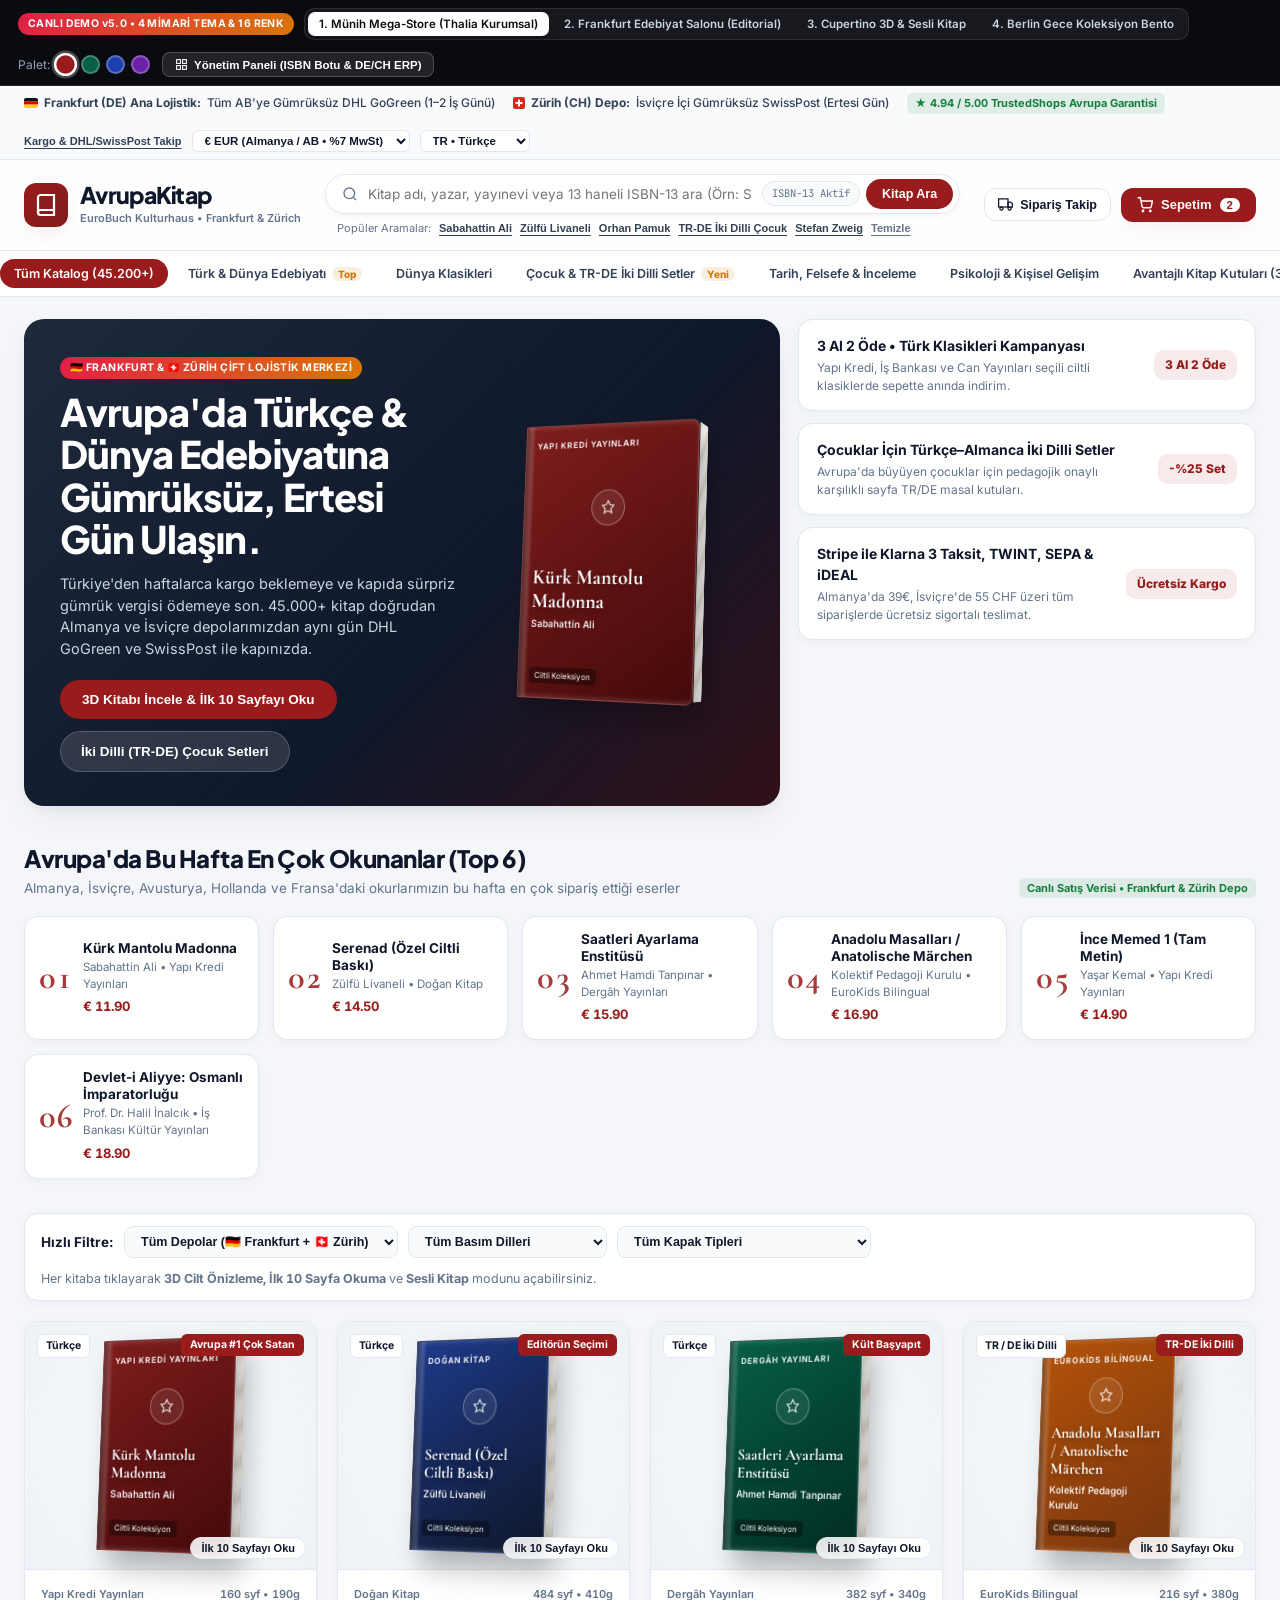
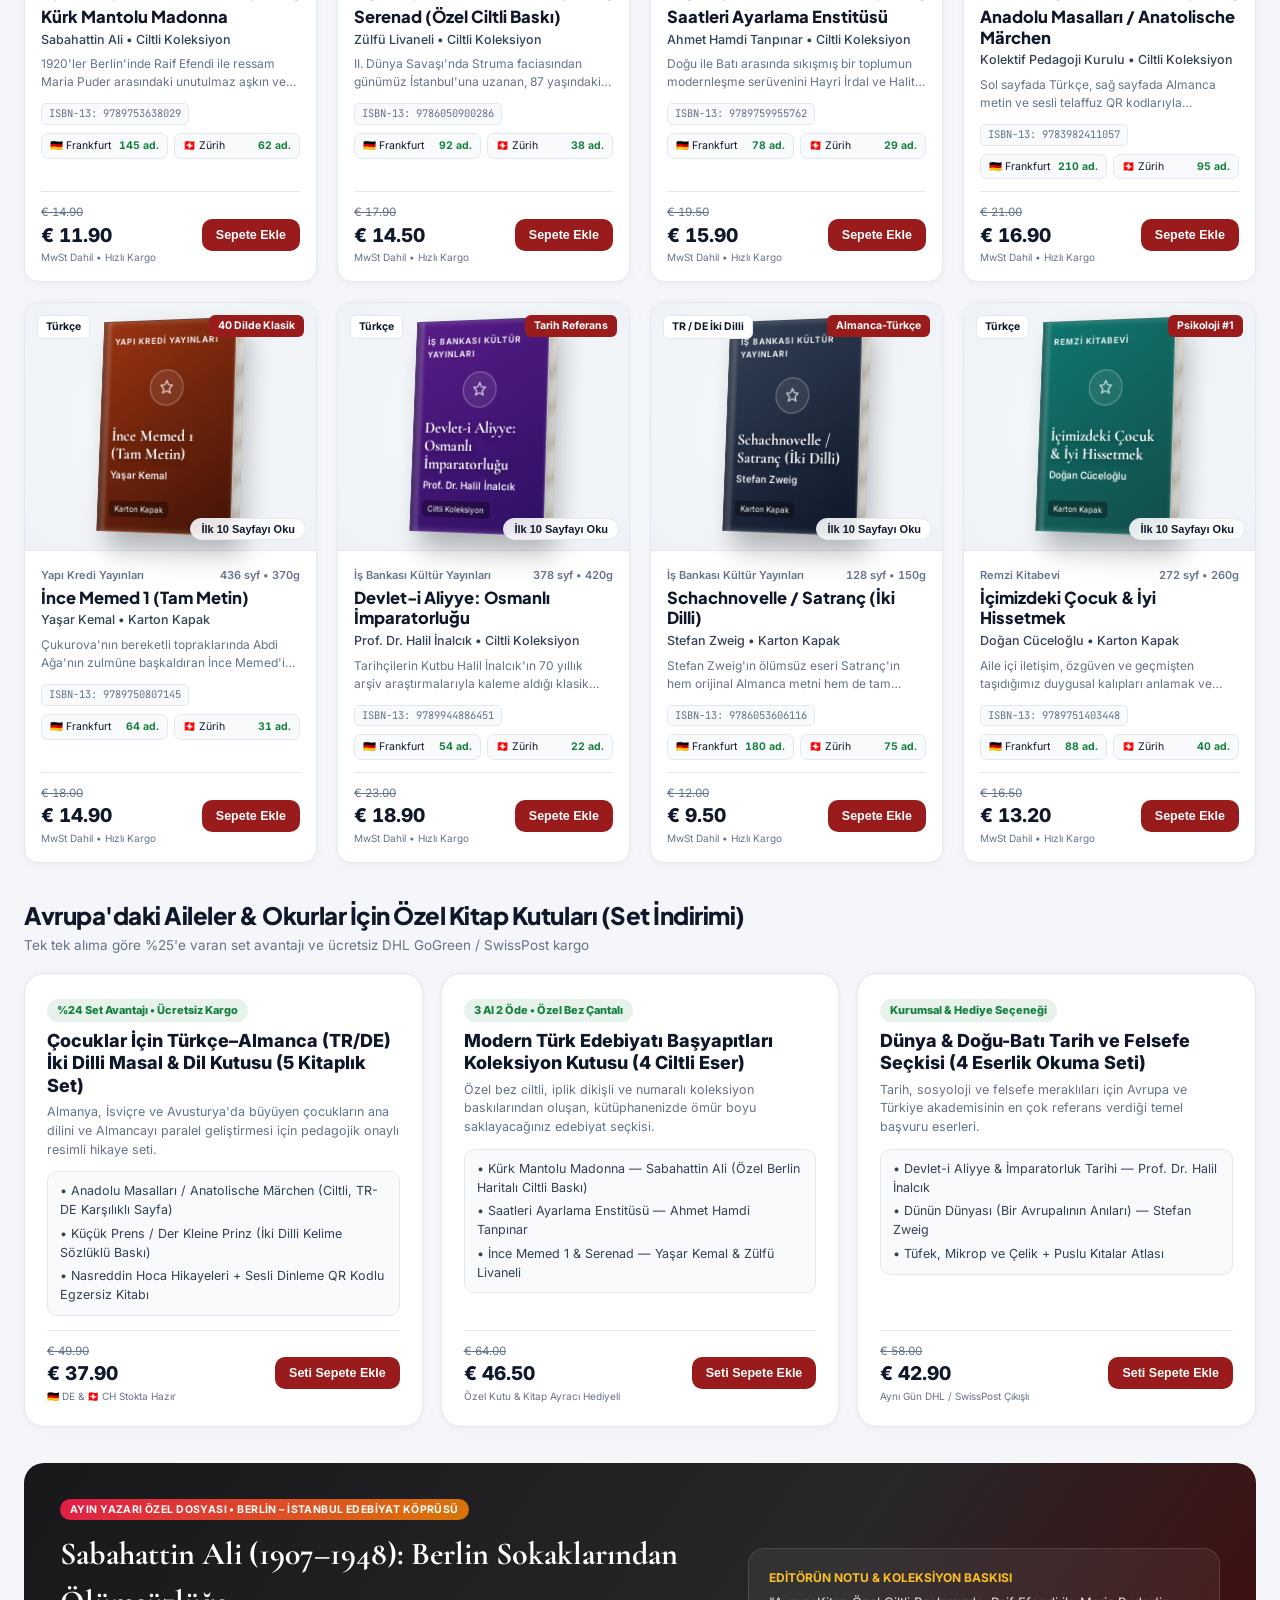
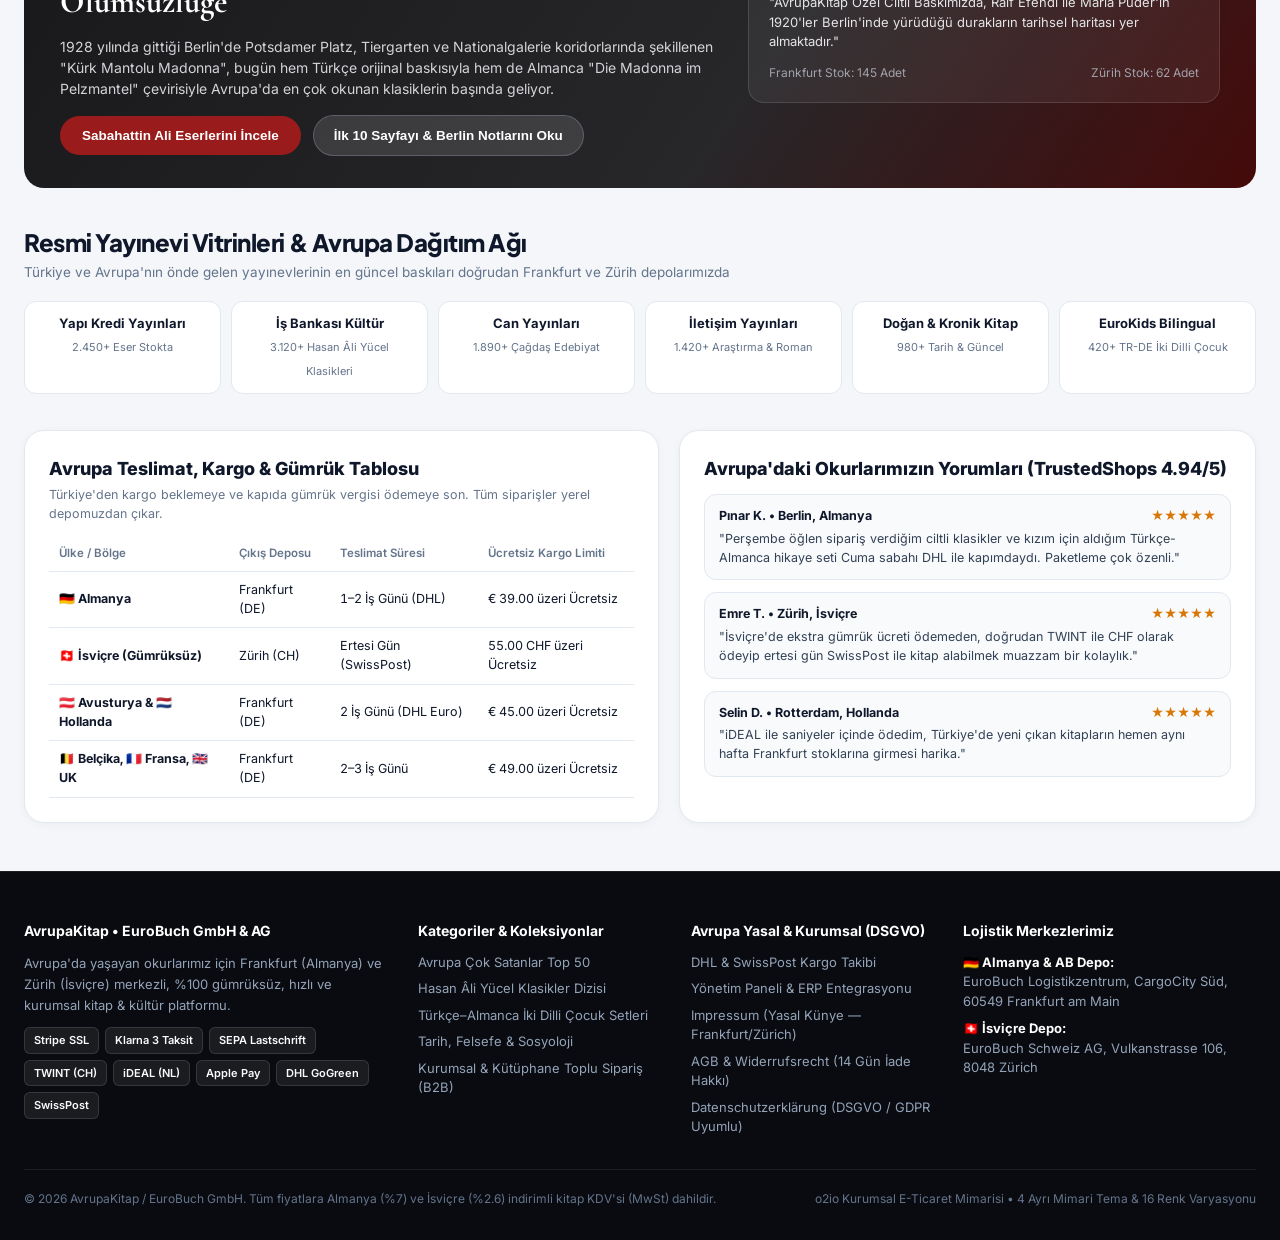
==== commit 668216c7: "feat: mobile-first app UI for avrupa-kitap v6 and proline-yapi 4-theme showcase" ====
--- a/avrupa-kitap/index.html
+++ b/avrupa-kitap/index.html
@@ -1282,6 +1282,40 @@
       width: 100%;
     }
 
+    .modal-split-grid {
+      display: grid;
+      grid-template-columns: 220px 1fr;
+      gap: 24px;
+      align-items: center;
+    }
+    .isbn-bot-grid {
+      display: grid;
+      grid-template-columns: 1fr 120px 120px auto;
+      gap: 8px;
+    }
+
+    /* NATIVE MOBILE APP BOTTOM NAVIGATION BAR & THEME DRAWER */
+    .mobile-app-nav {
+      display: none;
+    }
+    .mobile-theme-sheet {
+      display: none;
+      position: fixed;
+      left: 12px;
+      right: 12px;
+      bottom: 76px;
+      background: #0F172A;
+      color: #F8FAFC;
+      border: 1px solid rgba(255,255,255,0.16);
+      border-radius: 20px;
+      padding: 16px;
+      z-index: 2100;
+      box-shadow: 0 20px 45px rgba(0,0,0,0.65);
+    }
+    .mobile-theme-sheet.open {
+      display: block;
+    }
+
     @media (max-width: 960px) {
       .header-main, .hero-munich, .munich-main, .hero-salon, .hero-apple, .hero-bento, .bento-vault, .author-spotlight, .info-split, .footer-grid {
         grid-template-columns: 1fr;
@@ -1290,7 +1324,326 @@
       html[data-theme="salon"] .book-card,
       html[data-theme="bento"] .book-card:nth-child(4n+1) { flex-direction: column; grid-column: span 1; }
       html[data-theme="salon"] .card-3d-wrap,
-      html[data-theme="bento"] .book-card:nth-child(4n+1) .card-3d-wrap { width: 100%; height: 240px; border-right: none; border-bottom: 1px solid var(--border); }
+      html[data-theme="bento"] .book-card:nth-child(4n+1) .card-3d-wrap { width: 100%; height: 220px; border-right: none; border-bottom: 1px solid var(--border); }
+    }
+
+    @media (max-width: 768px) {
+      html, body {
+        overflow-x: hidden;
+        max-width: 100vw;
+      }
+      body {
+        padding-bottom: 82px;
+      }
+      .container {
+        padding: 0 14px;
+      }
+      /* Compact non-overlapping sticky mobile studio bar */
+      .studio-bar {
+        padding: 6px 10px;
+        position: sticky;
+        top: 0;
+      }
+      .studio-inner {
+        flex-wrap: nowrap;
+        overflow-x: auto;
+        gap: 8px;
+        scrollbar-width: none;
+      }
+      .studio-inner::-webkit-scrollbar { display: none; }
+      .studio-pill { display: none; }
+      .theme-tabs {
+        flex-wrap: nowrap;
+        white-space: nowrap;
+      }
+      .t-btn {
+        padding: 5px 9px;
+        font-size: 11px;
+        white-space: nowrap;
+      }
+      .admin-btn-top {
+        white-space: nowrap;
+        padding: 5px 9px;
+        font-size: 11px;
+      }
+      /* Compact trust ribbon */
+      .trust-ribbon {
+        padding: 6px 0;
+        font-size: 11px;
+      }
+      .trust-items {
+        gap: 6px;
+        overflow-x: auto;
+        flex-wrap: nowrap;
+        width: 100%;
+        white-space: nowrap;
+        scrollbar-width: none;
+        padding-bottom: 2px;
+      }
+      .trust-items::-webkit-scrollbar { display: none; }
+      .trust-Controls {
+        width: 100%;
+        justify-content: space-between;
+        gap: 6px;
+      }
+      .mini-select {
+        flex: 1;
+        font-size: 11px;
+        padding: 4px 6px;
+      }
+      /* Site header becomes clean non-overlapping mobile app header */
+      .site-header {
+        position: relative;
+        top: 0;
+        padding-top: 10px;
+      }
+      .header-main {
+        gap: 10px;
+        padding-bottom: 10px;
+      }
+      .brand-mark { width: 38px; height: 38px; border-radius: 10px; }
+      .brand-title { font-size: 19px; }
+      .brand-sub { font-size: 10px; }
+      .header-actions {
+        width: 100%;
+        display: grid;
+        grid-template-columns: 1fr 1fr;
+        gap: 8px;
+      }
+      .util-btn, .cart-trigger {
+        justify-content: center;
+        width: 100%;
+        padding: 8px 10px;
+        font-size: 12px;
+      }
+      .search-isbn-tag { display: none; }
+      .search-box { padding: 3px 5px 3px 12px; }
+      .search-box input { font-size: 13px; padding: 6px; }
+      .search-btn { padding: 7px 12px; font-size: 12px; }
+      .quick-tags {
+        flex-wrap: nowrap;
+        overflow-x: auto;
+        white-space: nowrap;
+        padding-left: 4px;
+        scrollbar-width: none;
+      }
+      .quick-tags::-webkit-scrollbar { display: none; }
+
+      /* Hero mobile refinement */
+      .hero-wrap { margin: 12px 0 18px; }
+      .munich-main, .hero-salon, .hero-apple, .bento-vault {
+        padding: 20px 16px;
+        gap: 16px;
+        text-align: left;
+      }
+      .munich-main h1, .hero-salon h1, .hero-apple h1, .bento-vault h1 {
+        font-size: 22px;
+        line-height: 1.18;
+      }
+      .munich-main p, .hero-salon p, .hero-apple p, .bento-vault p {
+        font-size: 13px;
+        margin-bottom: 14px;
+      }
+      .salon-quote { font-size: 14.5px; margin: 10px 0 14px; }
+      .hero-3d-wrap .book-3d {
+        width: 136px;
+        height: 202px;
+        margin: 4px auto;
+      }
+      .hero-3d-wrap .cov-title { font-size: 16px; }
+      .cta-row {
+        flex-direction: column;
+        align-items: stretch;
+        gap: 8px;
+      }
+      .btn-primary, .btn-ghost {
+        width: 100%;
+        justify-content: center;
+        text-align: center;
+        padding: 11px 14px;
+        font-size: 12.5px;
+      }
+      .audio-bar-preview {
+        flex-wrap: wrap;
+        padding: 10px 12px;
+      }
+
+      /* Top 6 horizontal touch-snap carousel on mobile */
+      .sec-head h2 { font-size: 18.5px; }
+      .sec-head p { font-size: 12px; }
+      .top6-strip {
+        display: flex;
+        overflow-x: auto;
+        scroll-snap-type: x mandatory;
+        gap: 10px;
+        padding-bottom: 6px;
+        scrollbar-width: none;
+      }
+      .top6-strip::-webkit-scrollbar { display: none; }
+      .top-rank-card {
+        min-width: 235px;
+        scroll-snap-align: start;
+        flex-shrink: 0;
+      }
+
+      /* Filter bar mobile 2-col */
+      .filter-toolbar { padding: 10px 12px; }
+      .filter-group {
+        width: 100%;
+        display: grid;
+        grid-template-columns: 1fr;
+        gap: 8px;
+      }
+      .f-select { width: 100%; font-size: 12px; }
+
+      /* 2-Column Native App Book Grid on Mobile */
+      .book-grid,
+      html[data-theme="salon"] .book-grid {
+        grid-template-columns: repeat(2, minmax(0, 1fr)) !important;
+        gap: 10px;
+      }
+      .book-card,
+      html[data-theme="salon"] .book-card,
+      html[data-theme="bento"] .book-card:nth-child(4n+1) {
+        flex-direction: column !important;
+        grid-column: span 1 !important;
+        border-radius: 14px;
+      }
+      .card-3d-wrap,
+      html[data-theme="salon"] .card-3d-wrap,
+      html[data-theme="bento"] .book-card:nth-child(4n+1) .card-3d-wrap {
+        width: 100% !important;
+        min-width: 0 !important;
+        height: 176px !important;
+        padding: 10px 6px !important;
+        border-right: none !important;
+        border-bottom: 1px solid var(--border) !important;
+      }
+      .card-3d-wrap .book-3d {
+        width: 96px;
+        height: 142px;
+      }
+      .card-3d-wrap .cov-title { font-size: 11.5px; }
+      .card-3d-wrap .cov-author { font-size: 8px; }
+      .card-3d-wrap .cov-pub { font-size: 7px; }
+      .card-3d-wrap .cov-ornament { width: 24px; height: 24px; }
+      .tag-lang, .tag-badge {
+        font-size: 9px;
+        padding: 2px 6px;
+        top: 7px;
+      }
+      .tag-lang { left: 7px; }
+      .tag-badge { right: 7px; }
+      .peek-btn {
+        font-size: 9.5px;
+        padding: 3px 8px;
+        bottom: 6px;
+        right: 6px;
+      }
+      .card-info {
+        padding: 10px;
+        gap: 8px;
+      }
+      .pub-line { font-size: 9.5px; }
+      .b-title { font-size: 13px; line-height: 1.2; }
+      .b-author { font-size: 10.5px; margin-bottom: 4px; }
+      .b-desc, .isbn-pill { display: none; }
+      .de-ch-row {
+        grid-template-columns: 1fr;
+        gap: 4px;
+      }
+      .de-ch-pill {
+        padding: 3px 6px;
+        font-size: 9.5px;
+      }
+      .card-bot {
+        flex-direction: column;
+        align-items: stretch;
+        gap: 6px;
+        padding-top: 8px;
+      }
+      .p-now { font-size: 15.5px; }
+      .vat-note { font-size: 9px; }
+      .add-btn {
+        width: 100%;
+        padding: 8px 10px;
+        font-size: 11.5px;
+        text-align: center;
+      }
+
+      /* Bundle boxes, Author, Shipping table & Modals on mobile */
+      .bundle-grid {
+        grid-template-columns: 1fr;
+        gap: 12px;
+      }
+      .bundle-card { padding: 16px; }
+      .bundle-card h3 { font-size: 15.5px; }
+      .author-spotlight { padding: 20px 16px; gap: 16px; margin: 22px 0; }
+      .author-spotlight h3 { font-size: 23px; }
+      .pub-strip { grid-template-columns: repeat(2, 1fr); gap: 8px; }
+      .info-panel { padding: 16px 12px; overflow-x: auto; }
+      .ship-table { font-size: 11px; }
+      .ship-table th, .ship-table td { padding: 7px 6px; }
+
+      .modal-backdrop { padding: 10px; align-items: flex-end; }
+      .modal-box {
+        padding: 18px 14px;
+        border-radius: 20px 20px 14px 14px;
+        max-height: 88vh;
+      }
+      .modal-split-grid {
+        grid-template-columns: 1fr;
+        gap: 14px;
+      }
+      .isbn-bot-grid {
+        grid-template-columns: 1fr;
+      }
+
+      /* Sticky Native Mobile Bottom App Bar */
+      .mobile-app-nav {
+        display: grid;
+        grid-template-columns: repeat(5, 1fr);
+        position: fixed;
+        left: 0;
+        right: 0;
+        bottom: 0;
+        height: 64px;
+        background: rgba(15, 23, 42, 0.96);
+        backdrop-filter: saturate(180%) blur(16px);
+        border-top: 1px solid rgba(255,255,255,0.12);
+        z-index: 2050;
+        padding: 4px 6px;
+        box-shadow: 0 -8px 28px rgba(0,0,0,0.35);
+      }
+      .m-nav-btn {
+        background: none;
+        border: none;
+        color: #94A3B8;
+        display: flex;
+        flex-direction: column;
+        align-items: center;
+        justify-content: center;
+        gap: 3px;
+        font-size: 10px;
+        font-weight: 600;
+        cursor: pointer;
+        font-family: inherit;
+        position: relative;
+      }
+      .m-nav-btn.active, .m-nav-btn:active {
+        color: #FFFFFF;
+      }
+      .m-nav-badge {
+        position: absolute;
+        top: 2px;
+        right: 14px;
+        background: var(--primary);
+        color: #fff;
+        font-size: 9px;
+        font-weight: 800;
+        padding: 1px 5px;
+        border-radius: 999px;
+      }
     }
   </style>
 </head>
@@ -1682,7 +2035,7 @@
       </div>
       <div style="display:flex;justify-content:space-between;align-items:center;padding-top:20px;color:#64748B;font-size:12px;flex-wrap:wrap;gap:10px">
         <span>© 2026 AvrupaKitap / EuroBuch GmbH. Tüm fiyatlara Almanya (%7) ve İsviçre (%2.6) indirimli kitap KDV'si (MwSt) dahildir.</span>
-        <span>O2IO Kurumsal E-Ticaret Mimarisi • 4 Ayrı Mimari Tema & 16 Renk Varyasyonu</span>
+        <span>o2io Kurumsal E-Ticaret Mimarisi • 4 Ayrı Mimari Tema & 16 Renk Varyasyonu</span>
       </div>
     </div>
   </footer>
@@ -1778,7 +2131,7 @@
       <div style="background:var(--surface-2);border:1px solid var(--border);border-radius:14px;padding:16px;margin-bottom:16px">
         <h4 style="font-size:14.5px;font-weight:800;margin-bottom:6px">ISBN-13 Barkod ile Tek Tıkla Kitap & Kapak Çekme Botu</h4>
         <p style="font-size:12px;color:var(--muted);margin-bottom:10px">13 haneli ISBN numarasını okuttuğunuzda kitap adı, yazar, yayınevi, sayfa sayısı, gramaj, arka kapak yazısı ve yüksek çözünürlüklü kapak görseli otomatik doldurulur.</p>
-        <div style="display:grid;grid-template-columns:1fr 120px 120px auto;gap:8px">
+        <div class="isbn-bot-grid">
           <input class="inp" id="isbnBotInput" value="9789750802942 — Masumiyet Müzesi (Orhan Pamuk)" />
           <input class="inp" value="€ 15.90" />
           <input class="inp" value="CHF 17.50" />
@@ -1791,6 +2144,53 @@
       </div>
     </div>
   </div>
+
+  <!-- 16. MOBILE APP THEME STUDIO SHEET & STICKY BOTTOM APP BAR -->
+  <div class="mobile-theme-sheet" id="mobileThemeSheet">
+    <div style="display:flex;justify-content:space-between;align-items:center;margin-bottom:10px">
+      <strong style="font-size:13px">Mobil Tema & Renk Stüdyosu (4 Stil × 4 Renk)</strong>
+      <button onclick="toggleMobileThemeSheet()" style="background:rgba(255,255,255,0.12);border:none;color:#fff;padding:4px 10px;border-radius:8px;font-size:11px">Kapat ✕</button>
+    </div>
+    <div style="display:grid;grid-template-columns:1fr 1fr;gap:8px;margin-bottom:12px">
+      <button class="t-btn active" style="background:rgba(255,255,255,0.12);text-align:left;padding:8px 10px" onclick="switchTheme('munich', document.querySelectorAll('.theme-tabs .t-btn')[0]);toggleMobileThemeSheet()">1. Münih Mega-Store</button>
+      <button class="t-btn" style="background:rgba(255,255,255,0.12);text-align:left;padding:8px 10px" onclick="switchTheme('salon', document.querySelectorAll('.theme-tabs .t-btn')[1]);toggleMobileThemeSheet()">2. Frankfurt Salonu</button>
+      <button class="t-btn" style="background:rgba(255,255,255,0.12);text-align:left;padding:8px 10px" onclick="switchTheme('apple', document.querySelectorAll('.theme-tabs .t-btn')[2]);toggleMobileThemeSheet()">3. Cupertino 3D</button>
+      <button class="t-btn" style="background:rgba(255,255,255,0.12);text-align:left;padding:8px 10px" onclick="switchTheme('bento', document.querySelectorAll('.theme-tabs .t-btn')[3]);toggleMobileThemeSheet()">4. Berlin Gece Bento</button>
+    </div>
+    <div style="display:flex;align-items:center;justify-content:space-between;padding-top:8px;border-top:1px solid rgba(255,255,255,0.12)">
+      <span style="font-size:12px;color:#94A3B8">Renk Paleti Seçin:</span>
+      <div style="display:flex;gap:10px">
+        <button class="p-dot" style="background:#991B1B;width:24px;height:24px" onclick="switchPalette('crimson', document.querySelectorAll('.palette-group .p-dot')[0])"></button>
+        <button class="p-dot" style="background:#065F46;width:24px;height:24px" onclick="switchPalette('emerald', document.querySelectorAll('.palette-group .p-dot')[1])"></button>
+        <button class="p-dot" style="background:#1E40AF;width:24px;height:24px" onclick="switchPalette('cobalt', document.querySelectorAll('.palette-group .p-dot')[2])"></button>
+        <button class="p-dot" style="background:#6B21A8;width:24px;height:24px" onclick="switchPalette('plum', document.querySelectorAll('.palette-group .p-dot')[3])"></button>
+      </div>
+    </div>
+  </div>
+
+  <nav class="mobile-app-nav" aria-label="Mobil Uygulama Menüsü">
+    <button class="m-nav-btn active" onclick="window.scrollTo({top:0,behavior:'smooth'})">
+      <svg width="18" height="18" viewBox="0 0 24 24" fill="none" stroke="currentColor" stroke-width="2"><path d="M3 9l9-7 9 7v11a2 2 0 0 1-2 2H5a2 2 0 0 1-2-2z"/><polyline points="9 22 9 12 15 12 15 22"/></svg>
+      <span>Vitrin</span>
+    </button>
+    <button class="m-nav-btn" onclick="document.getElementById('catalogSec').scrollIntoView({behavior:'smooth'})">
+      <svg width="18" height="18" viewBox="0 0 24 24" fill="none" stroke="currentColor" stroke-width="2"><circle cx="11" cy="11" r="8"/><line x1="21" y1="21" x2="16.65" y2="16.65"/></svg>
+      <span>Katalog</span>
+    </button>
+    <button class="m-nav-btn" onclick="toggleMobileThemeSheet()" style="color:#FBBF24">
+      <svg width="18" height="18" viewBox="0 0 24 24" fill="none" stroke="currentColor" stroke-width="2"><circle cx="12" cy="12" r="10"/><circle cx="12" cy="8" r="1.5"/><circle cx="8" cy="12" r="1.5"/><circle cx="16" cy="12" r="1.5"/></svg>
+      <span>4 Tema</span>
+    </button>
+    <button class="m-nav-btn" onclick="openDrawer()">
+      <span class="m-nav-badge tabular" id="mCartCnt">2</span>
+      <svg width="18" height="18" viewBox="0 0 24 24" fill="none" stroke="currentColor" stroke-width="2"><circle cx="9" cy="21" r="1"/><circle cx="20" cy="21" r="1"/><path d="M1 1h4l2.68 13.39a2 2 0 0 0 2 1.61h9.72a2 2 0 0 0 2-1.61L23 6H6"/></svg>
+      <span>Sepetim</span>
+    </button>
+    <button class="m-nav-btn" onclick="openAdmin()">
+      <svg width="18" height="18" viewBox="0 0 24 24" fill="none" stroke="currentColor" stroke-width="2"><rect x="3" y="3" width="7" height="7"/><rect x="14" y="3" width="7" height="7"/><rect x="14" y="14" width="7" height="7"/><rect x="3" y="14" width="7" height="7"/></svg>
+      <span>Yönetim</span>
+    </button>
+  </nav>
 
   <script>
     const BOOKS = [
@@ -2250,7 +2650,7 @@
           </div>
           <button class="util-btn" onclick="closeModal()">Kapat ✕</button>
         </div>
-        <div style="display:grid;grid-template-columns:220px 1fr;gap:24px;align-items:center">
+        <div class="modal-split-grid">
           <div style="background:var(--surface-2);padding:24px;border-radius:16px;border:1px solid var(--border)">
             ${book3dHtml(b)}
           </div>
@@ -2259,11 +2659,11 @@
             <div class="reader-page">
               "${b.excerpt}"
             </div>
-            <div style="display:grid;grid-template-columns:1fr 1fr;gap:10px;margin:12px 0" class="tabular">
+            <div style="display:grid;grid-template-columns:repeat(auto-fit,minmax(140px,1fr));gap:10px;margin:12px 0" class="tabular">
               <div class="inp"><strong>🇩🇪 Frankfurt Stok:</strong> ${b.deStock} Adet (DHL 1-2 Gün)</div>
               <div class="inp"><strong>🇨🇭 Zürih Stok:</strong> ${b.chStock} Adet (SwissPost Ertesi Gün)</div>
             </div>
-            <div style="display:flex;justify-content:space-between;align-items:center;padding-top:14px;border-top:1px solid var(--border)">
+            <div style="display:flex;justify-content:space-between;align-items:center;padding-top:14px;border-top:1px solid var(--border);flex-wrap:wrap;gap:10px">
               <div>
                 <span class="p-old tabular">${fmt(b.oldEur, b.chf + 3)}</span>
                 <span class="p-now tabular" style="font-size:26px">${fmt(b.eur, b.chf)}</span>
@@ -2276,6 +2676,10 @@
       document.getElementById('bookModal').classList.add('open');
     }
     function closeModal() { document.getElementById('bookModal').classList.remove('open'); }
+    function toggleMobileThemeSheet() {
+      const el = document.getElementById('mobileThemeSheet');
+      if (el) el.classList.toggle('open');
+    }
 
     function openTrackModal() { document.getElementById('trackModal').classList.add('open'); }
     function closeTrackModal() { document.getElementById('trackModal').classList.remove('open'); }
@@ -2292,7 +2696,10 @@
     }
 
     function refreshCart() {
-      document.getElementById('cartCnt').innerText = cart.reduce((s, i) => s + i.qty, 0);
+      const totalQty = cart.reduce((s, i) => s + i.qty, 0);
+      document.getElementById('cartCnt').innerText = totalQty;
+      const mCnt = document.getElementById('mCartCnt');
+      if (mCnt) mCnt.innerText = totalQty;
       let e = 0, c = 0, w = 0;
       document.getElementById('cartItems').innerHTML = cart.map(item => {
         const b = BOOKS.find(x => x.id === item.id);
